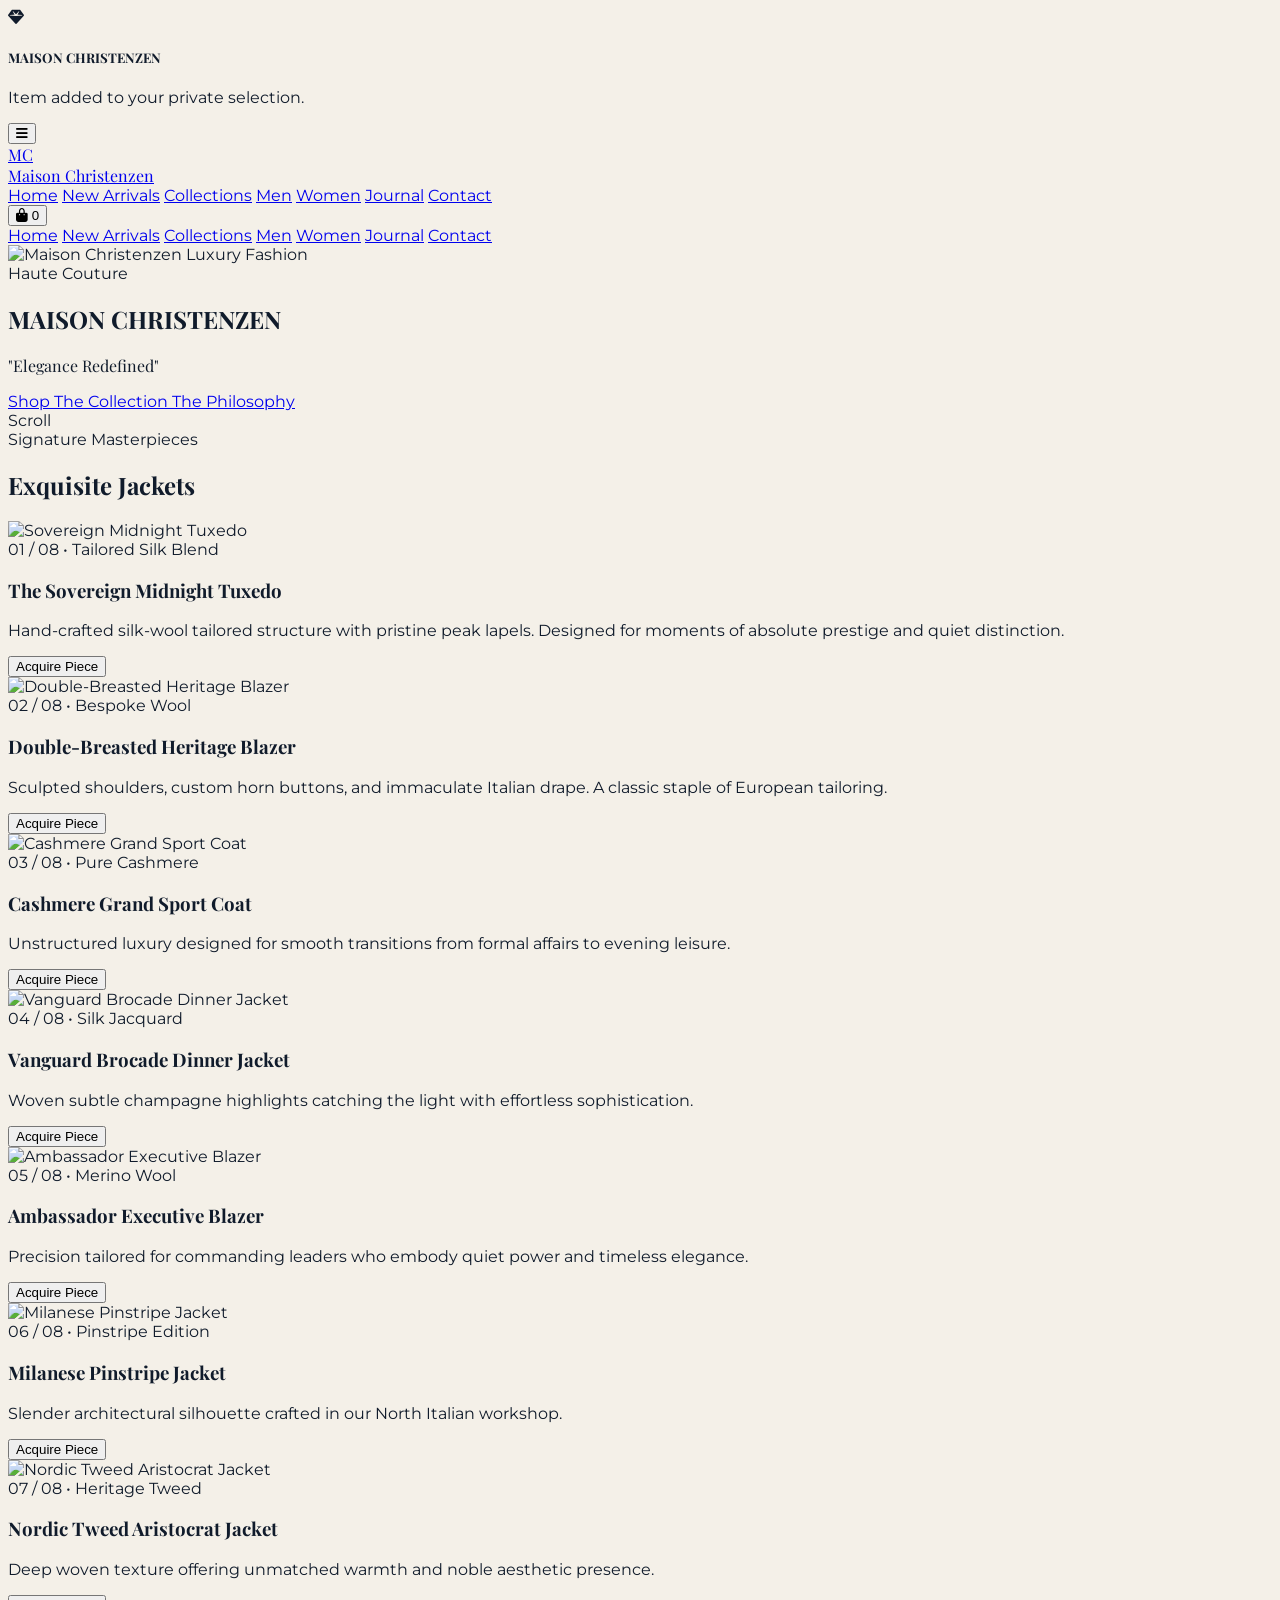
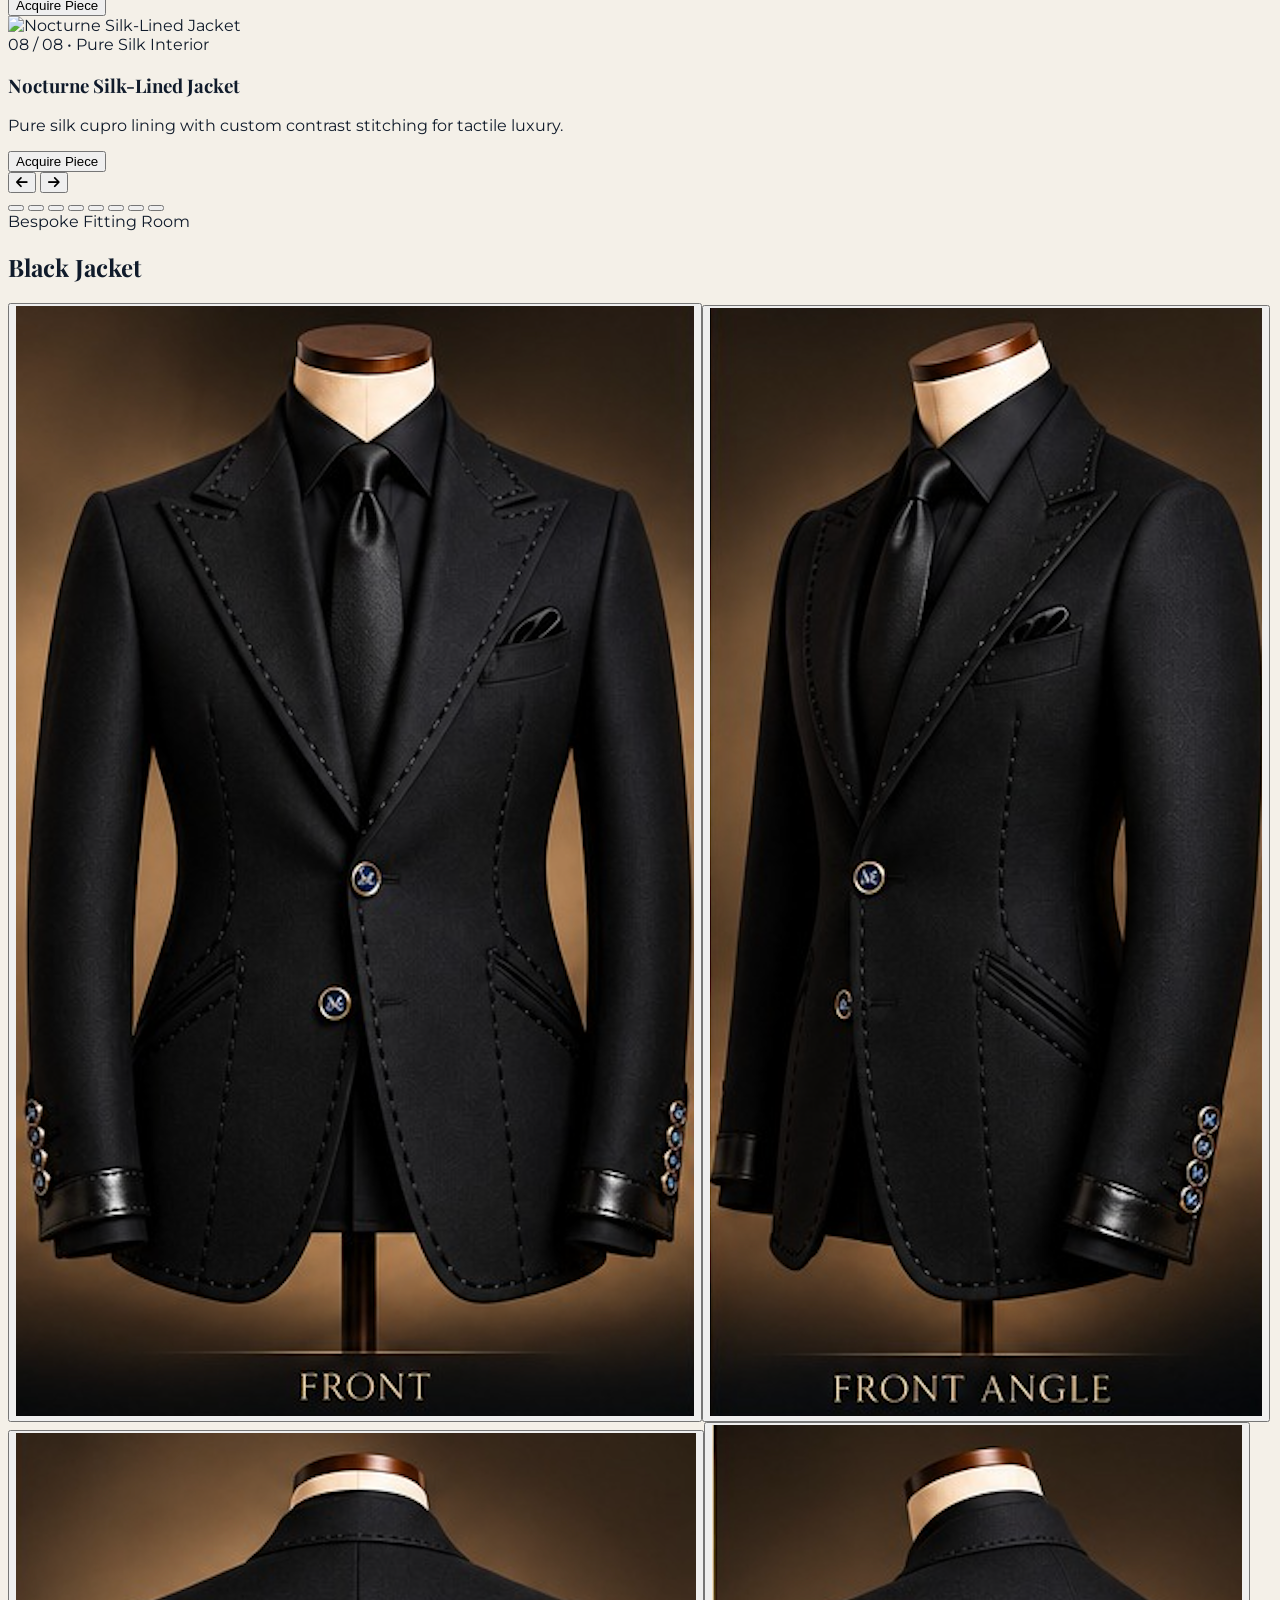
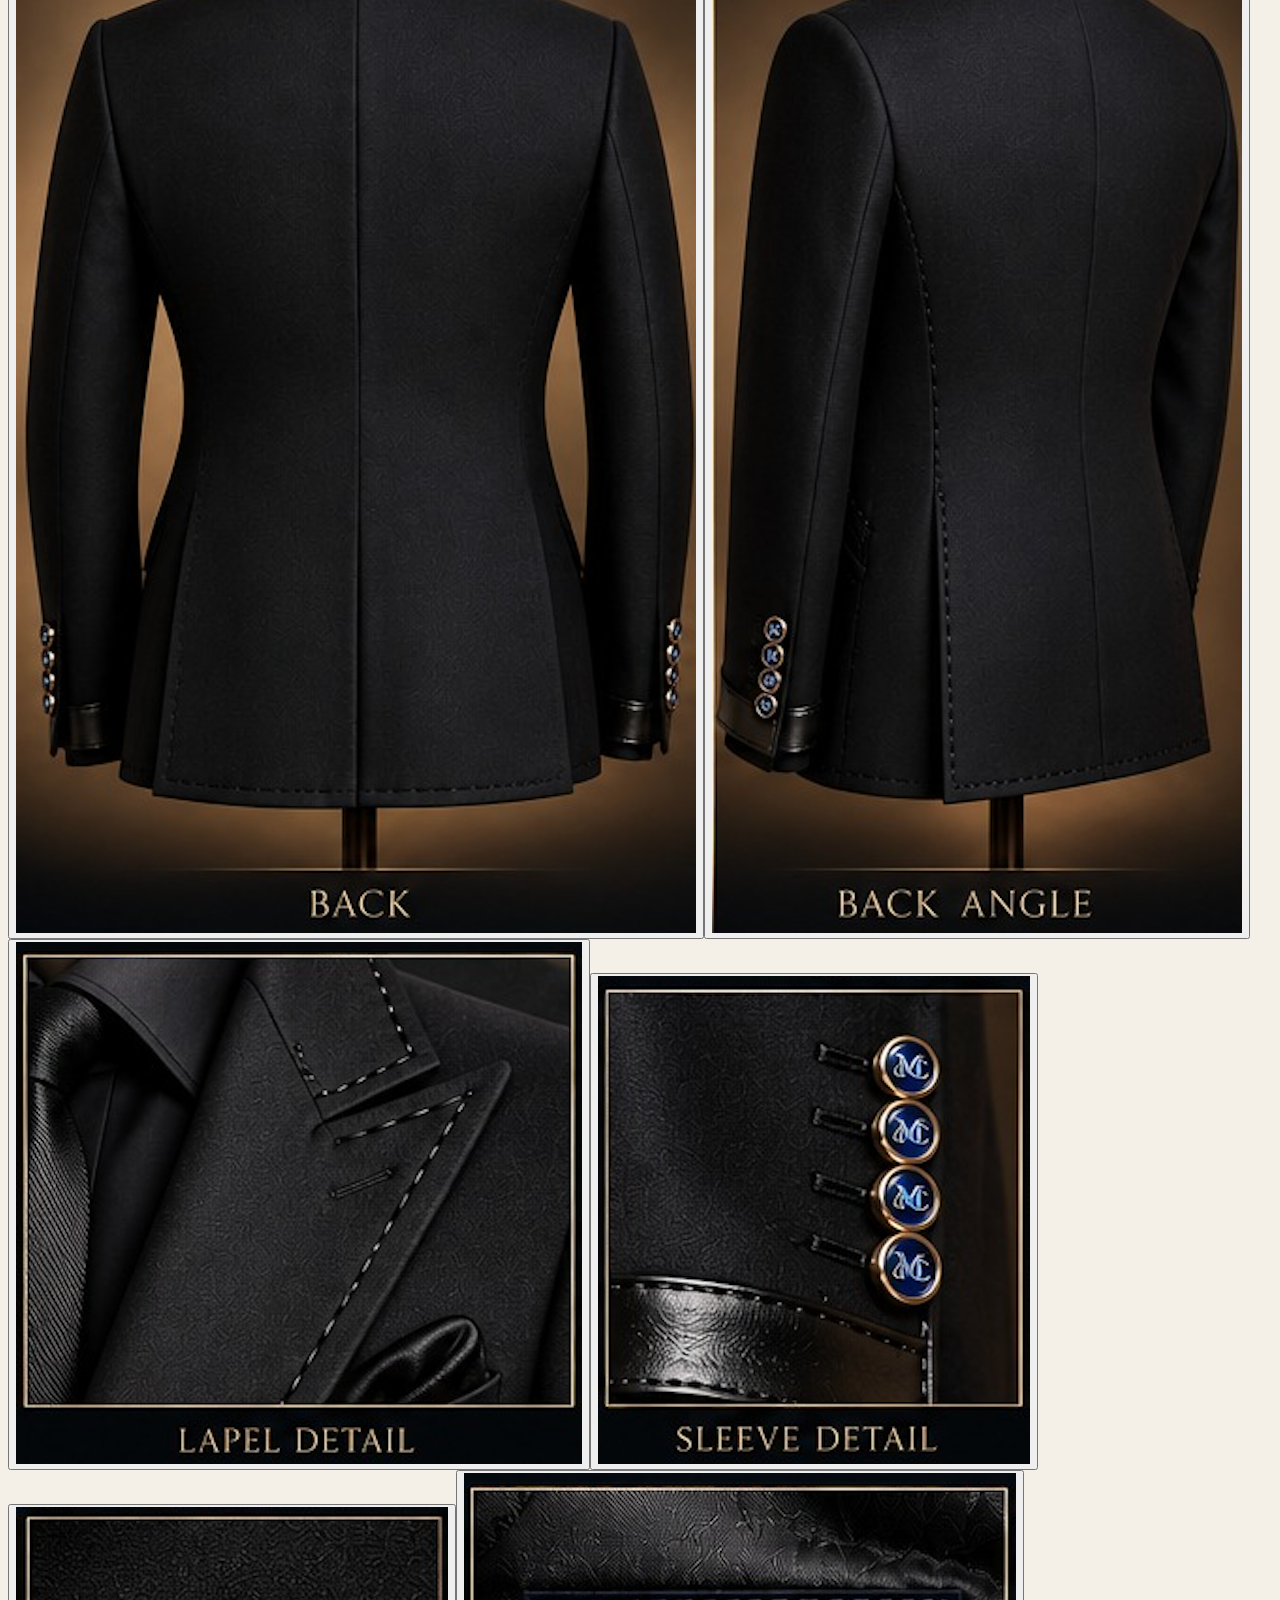
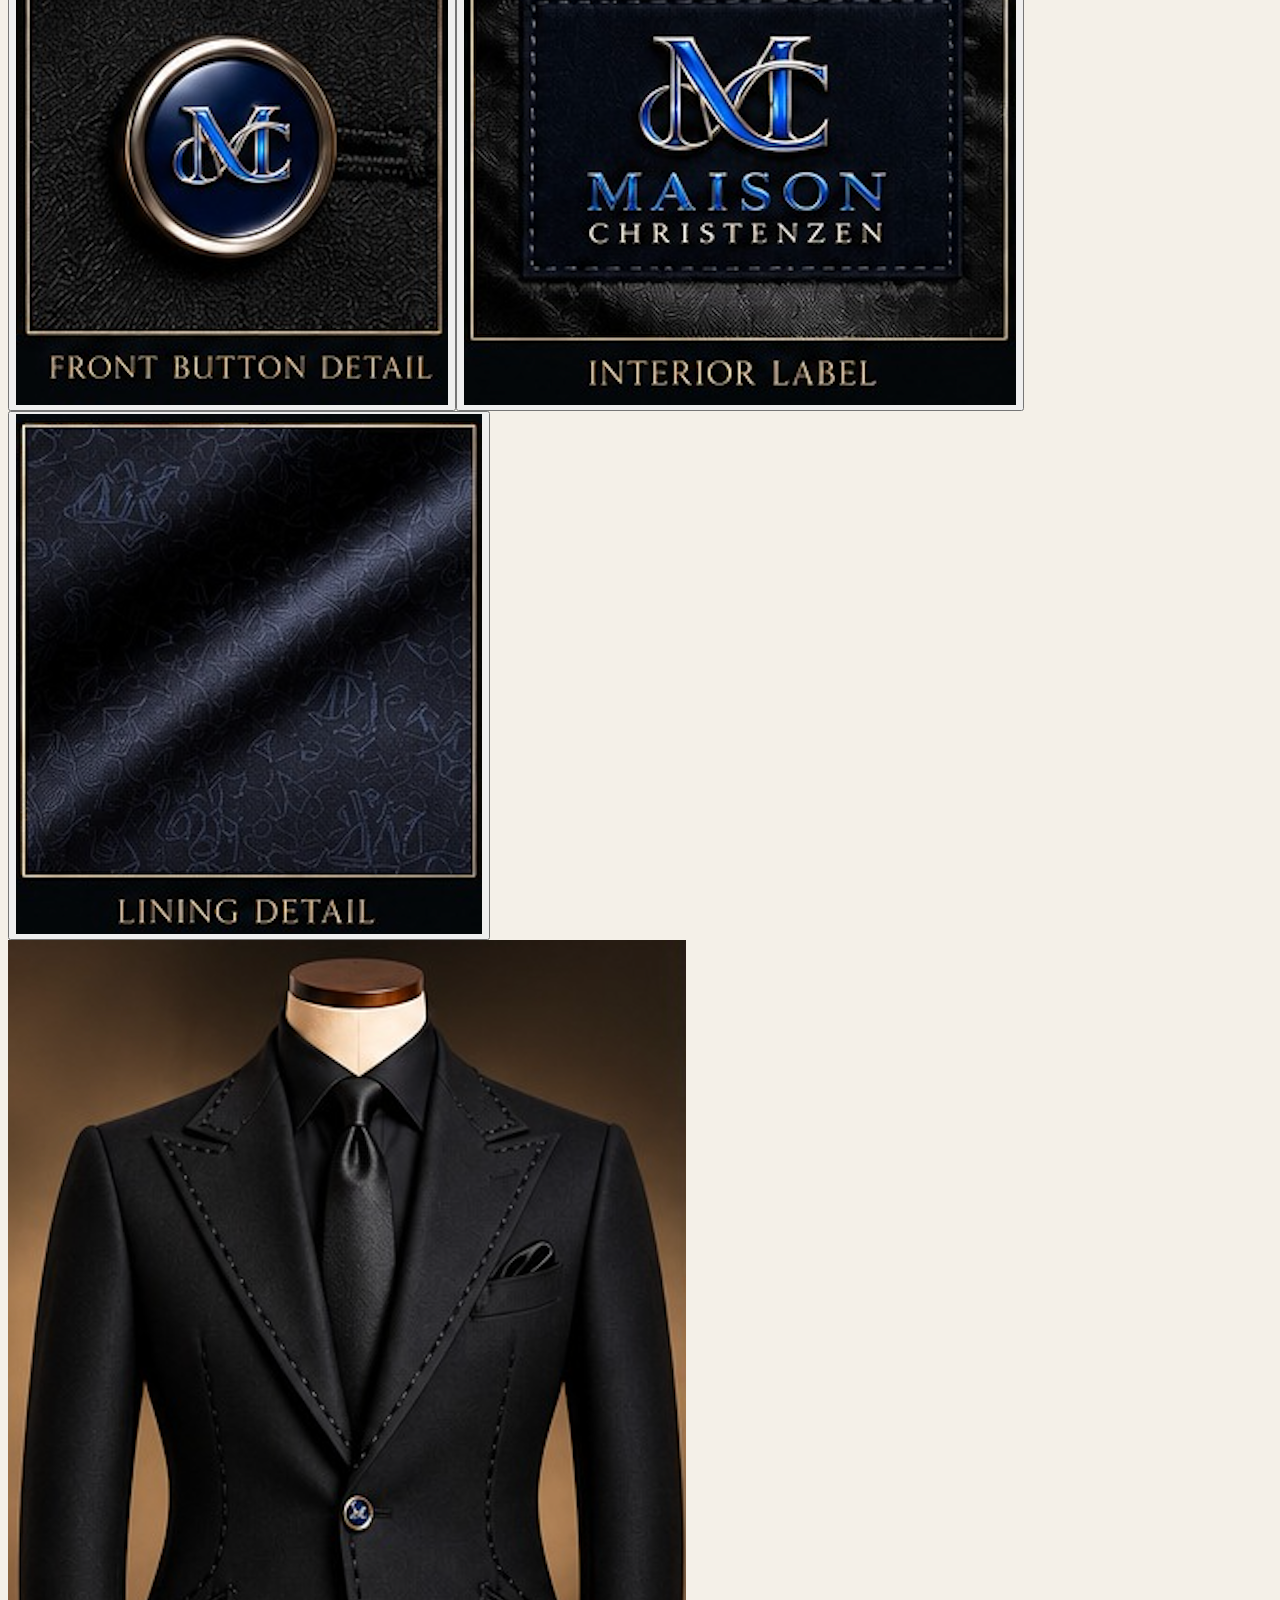
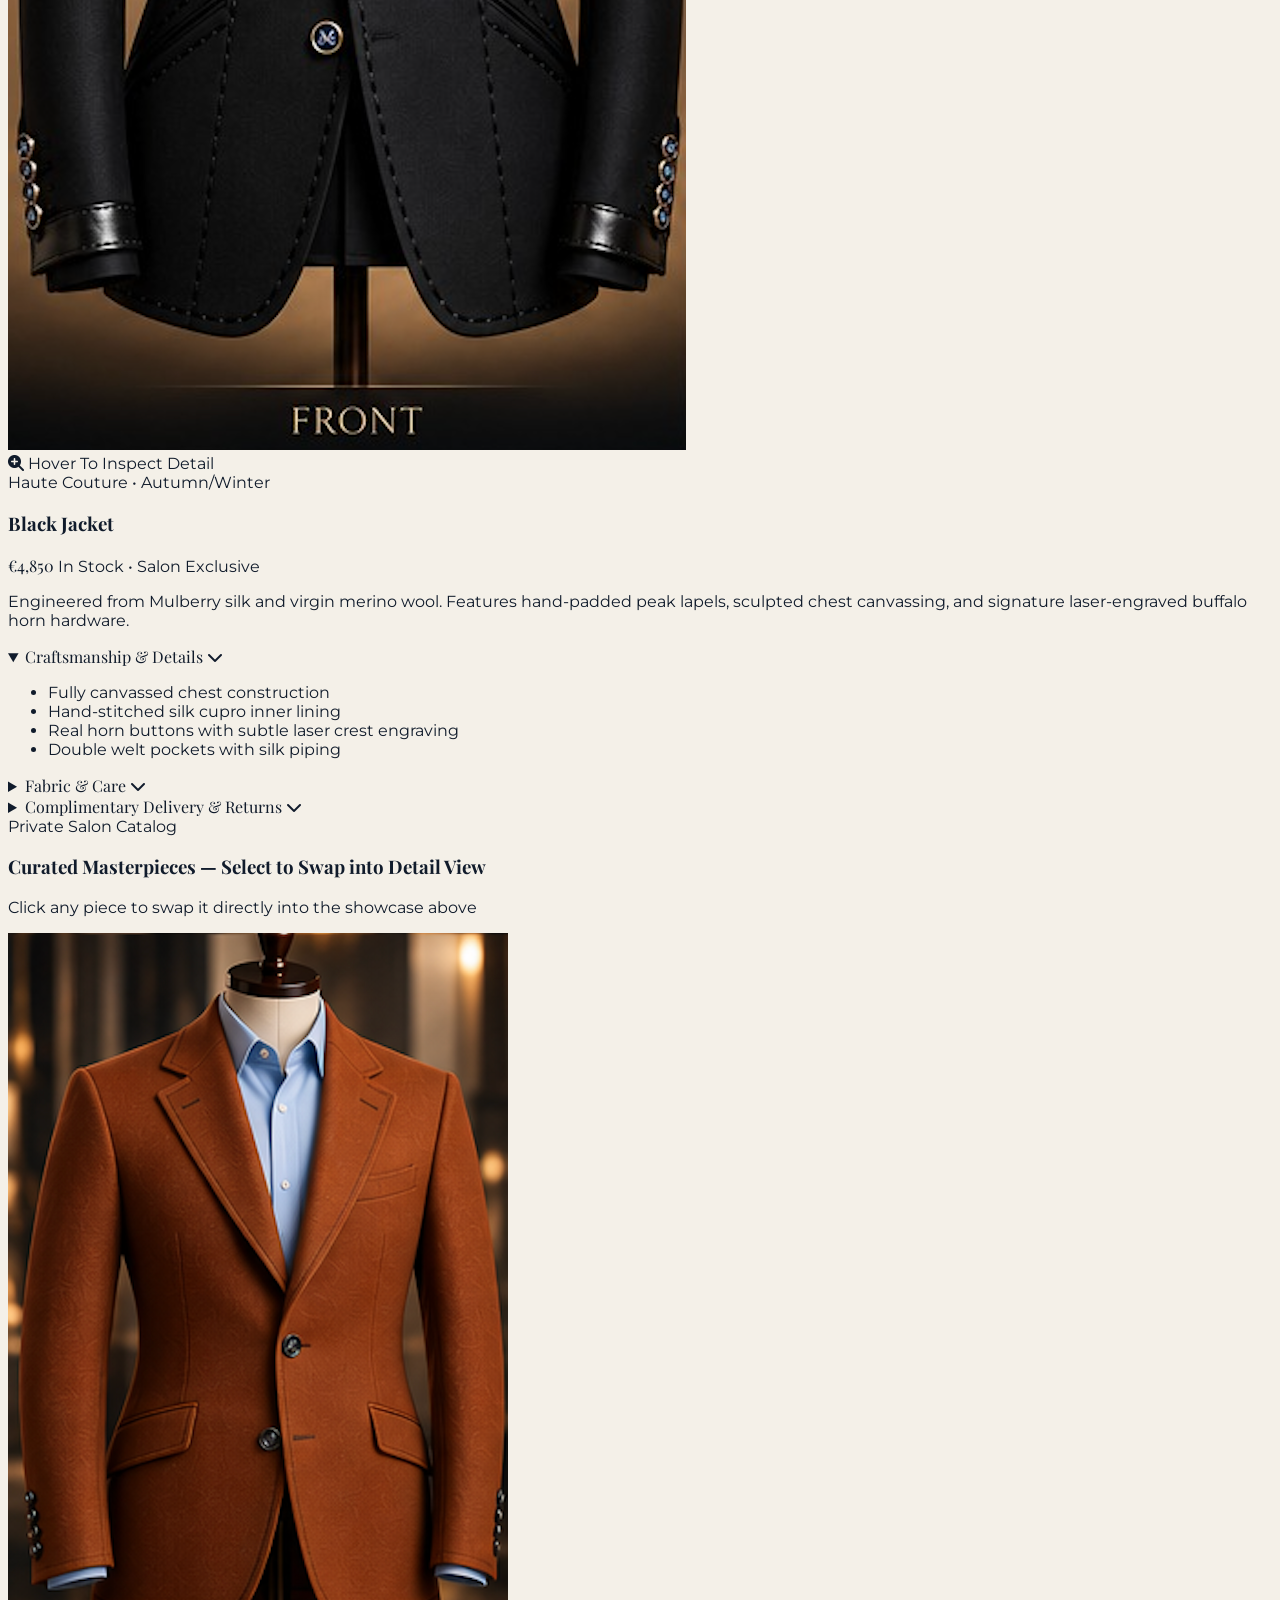
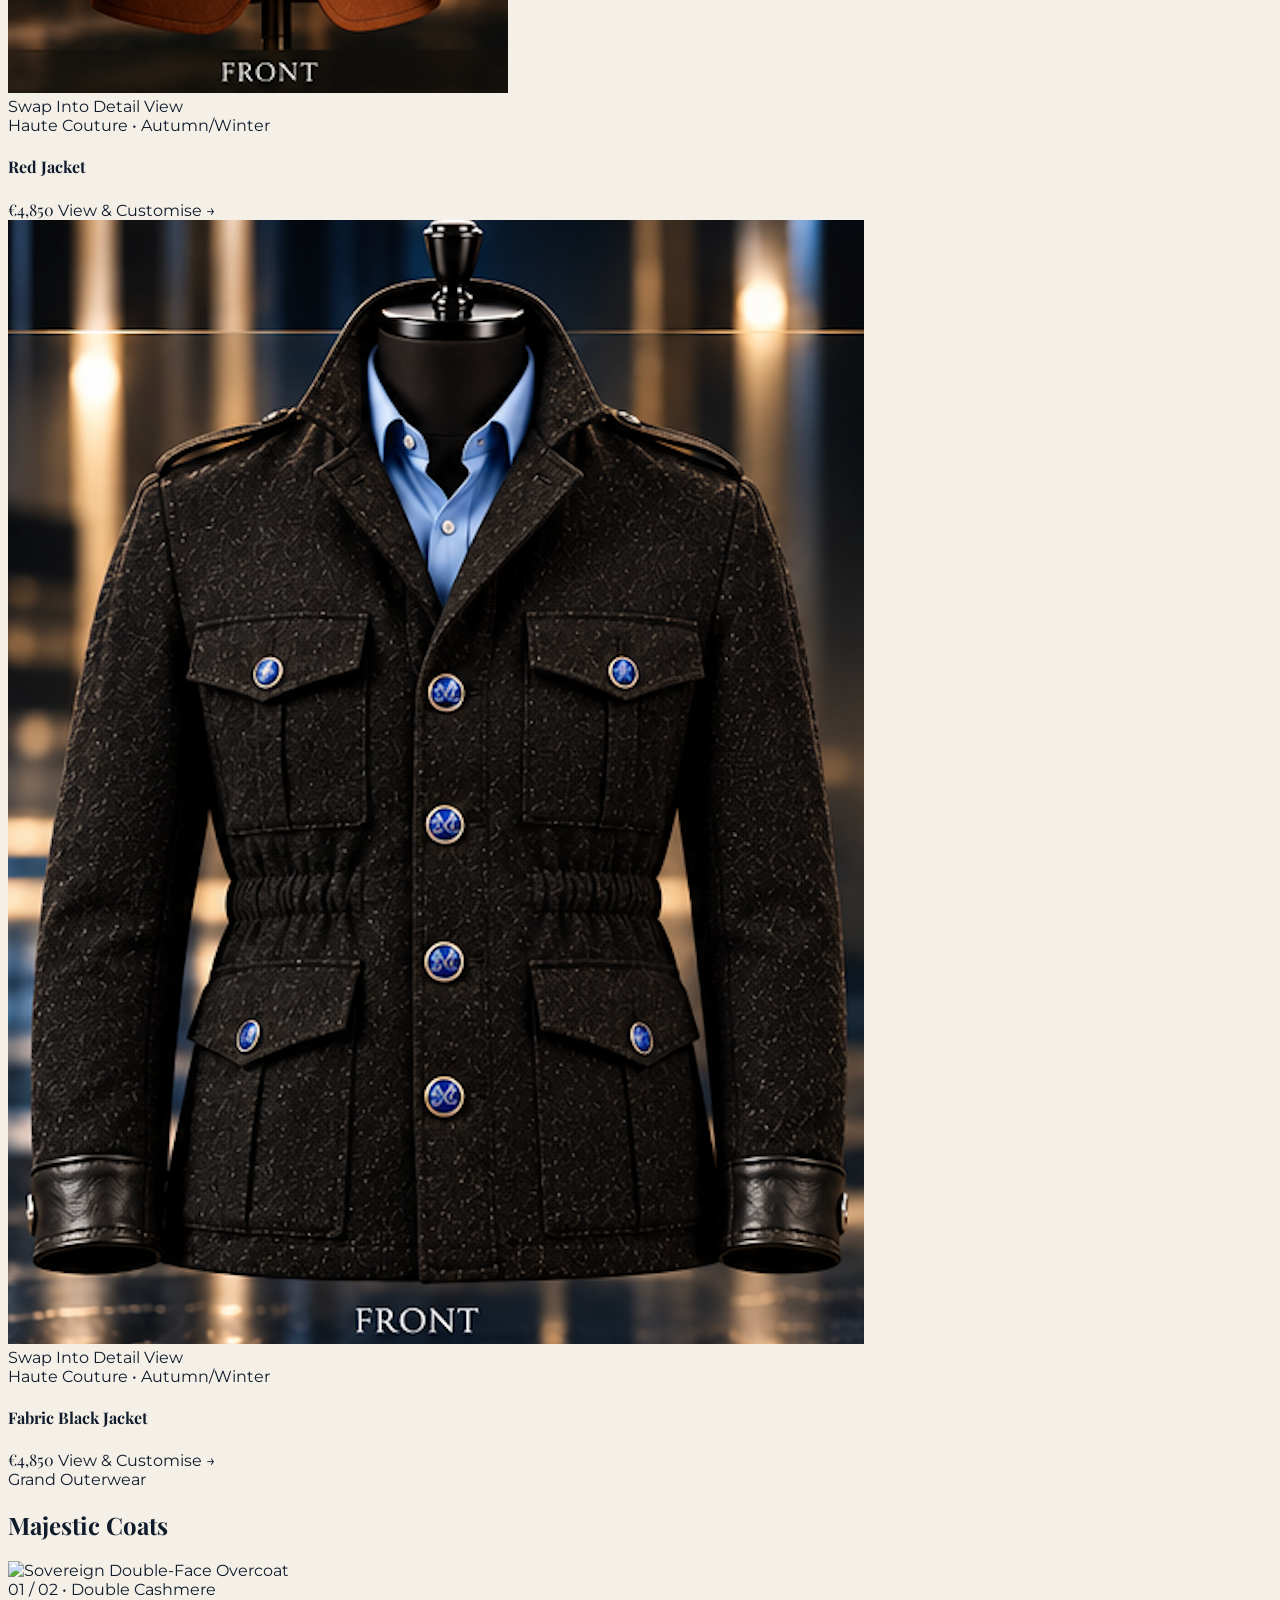
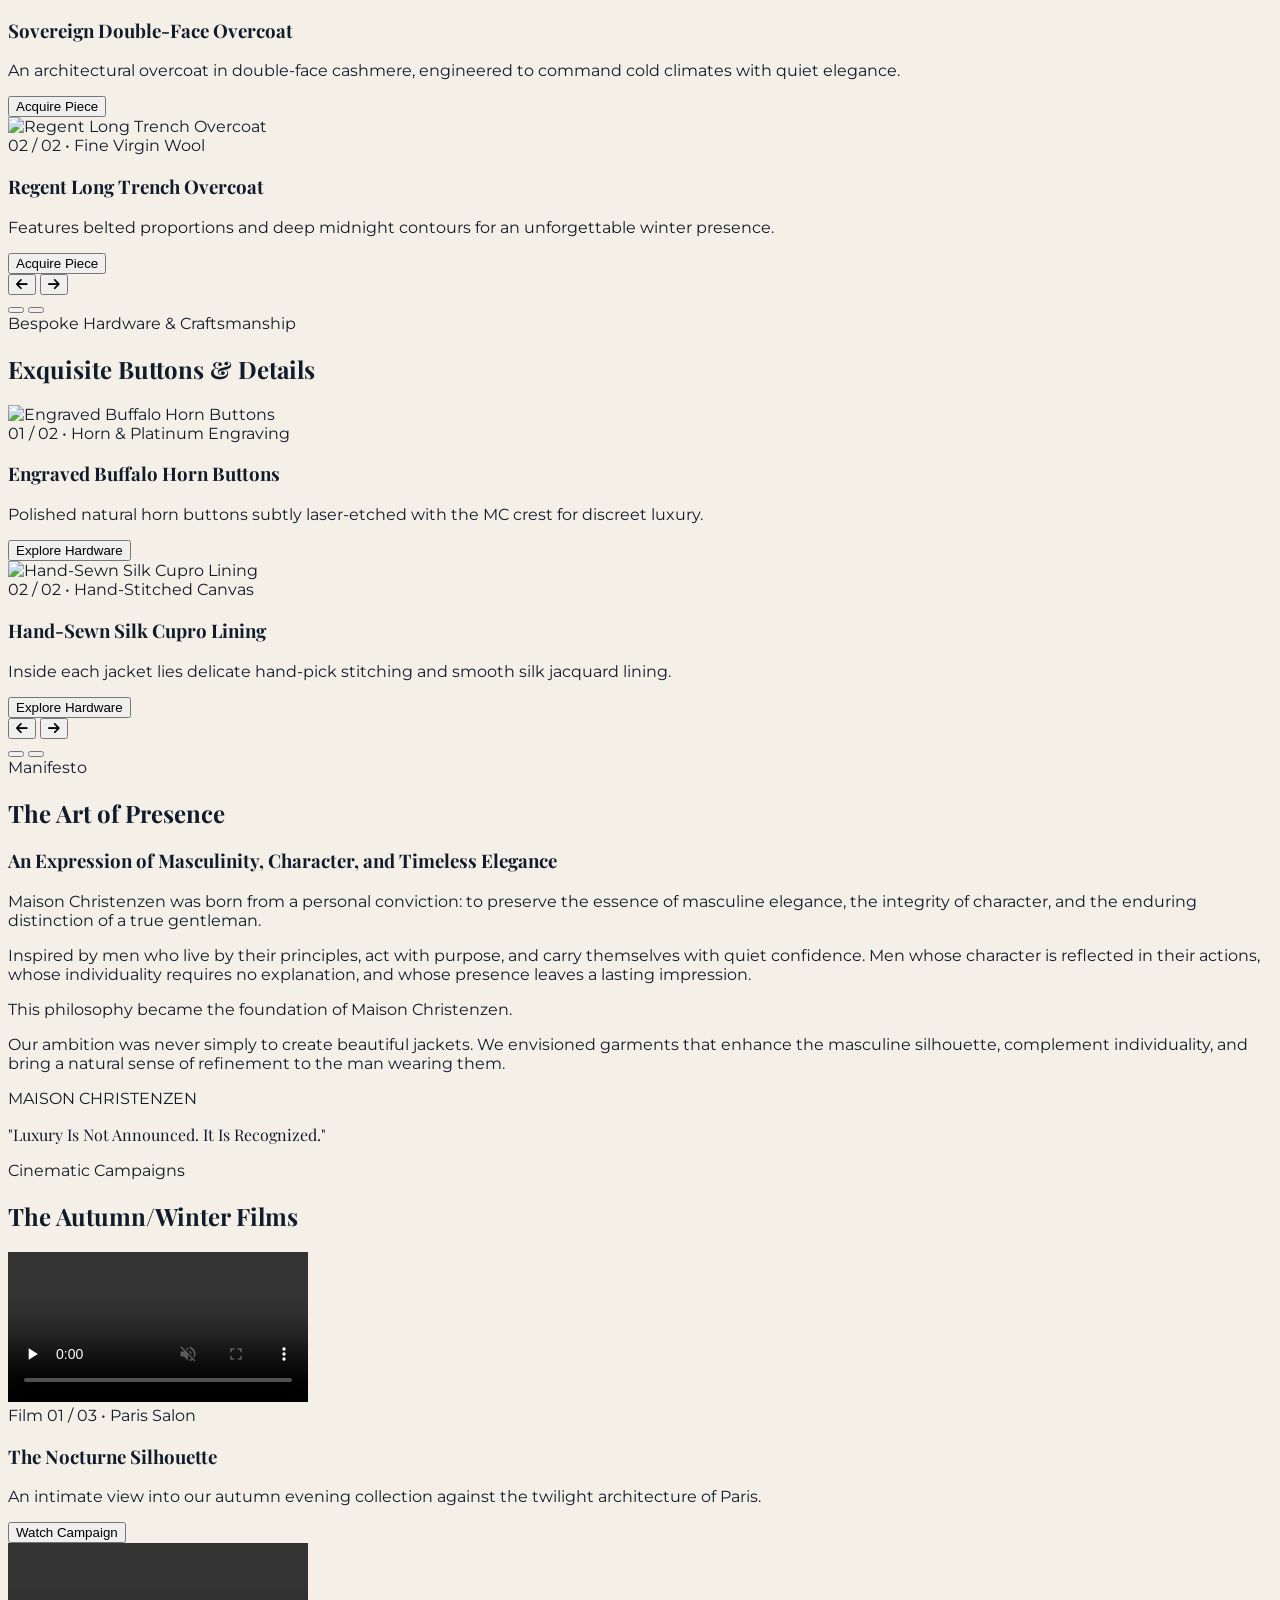
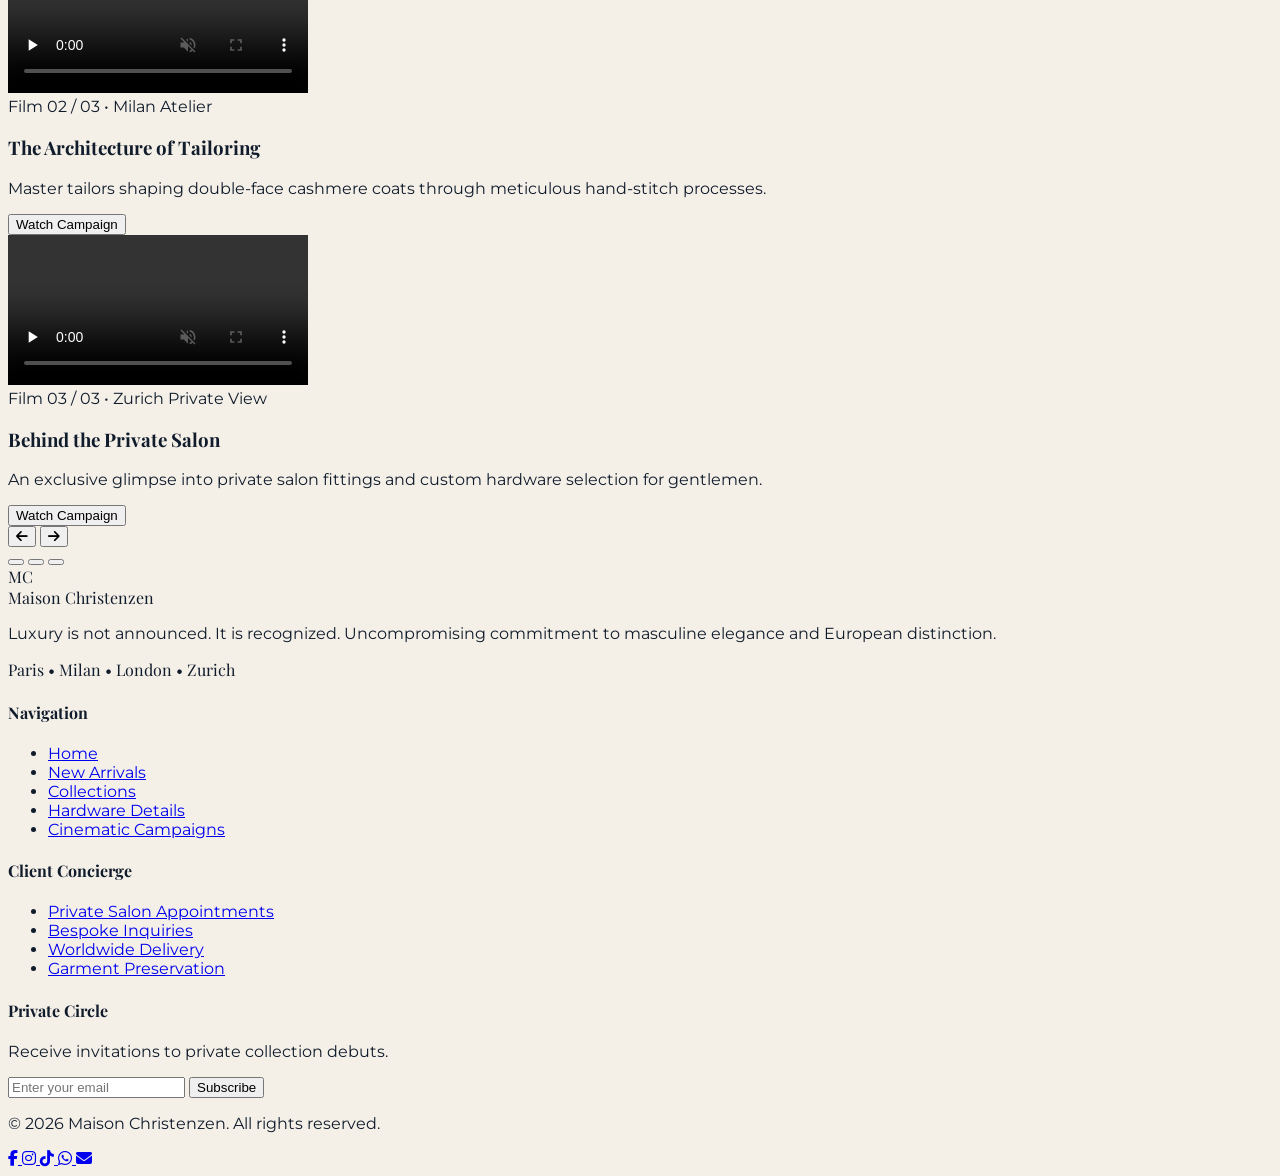
==== alternative3.html @ 9d51cf40 "changes" ====
<!DOCTYPE html>
<html lang="en" class="scroll-smooth">
<head>
    <meta charset="UTF-8">
    <meta name="viewport" content="width=device-width, initial-scale=1.0">
    <title>Maison Christenzen | Haute Couture & Luxury Menswear</title>
    <!-- Tailwind CSS CDN -->
    <script src="https://cdn.tailwindcss.com"></script>
    <script>
        tailwind.config = {
            theme: {
                extend: {
                    colors: {
                        midnight: '#101B2B',
                        ivory: '#F4F0E8',
                        alabaster: '#FAF8F5',
                        platinum: '#B8BEC8',
                        champagne: '#C4AA83',
                        purewhite: '#FFFFFF',
                    },
                    fontFamily: {
                        serif: ['Playfair Display', 'serif'],
                        sans: ['Montserrat', 'sans-serif'],
                    },
                }
            }
        }
    </script>
    <!-- Google Fonts -->
    <link rel="preconnect" href="https://fonts.googleapis.com">
    <link rel="preconnect" href="https://fonts.gstatic.com" crossorigin>
    <link href="https://fonts.googleapis.com/css2?family=Montserrat:wght@300;400;500;600&family=Playfair+Display:ital,wght@0,400;0,500;0,600;0,700;1,400;1,500&display=swap" rel="stylesheet">
    <!-- FontAwesome Icons -->
    <link rel="stylesheet" href="https://cdnjs.cloudflare.com/ajax/libs/font-awesome/6.4.0/css/all.min.css">
    <style>
        body {
            background-color: #F4F0E8;
            color: #101B2B;
            font-family: 'Montserrat', sans-serif;
        }
        h1, h2, h3, h4, h5, h6, .font-serif {
            font-family: 'Playfair Display', serif;
        }
        /* Smooth Crossfade transitions for full width carousels */
        .carousel-slide {
            transition: opacity 0.8s cubic-bezier(0.4, 0, 0.2, 1);
        }
        /* Hide scrollbars for clean vertical thumbnail navigation */
        .scrollbar-none::-webkit-scrollbar {
            display: none;
        }
        .scrollbar-none {
            -ms-overflow-style: none;
            scrollbar-width: none;
        }
    </style>
</head>
<body class="bg-ivory text-midnight antialiased selection:bg-champagne selection:text-midnight overflow-x-hidden">

    <!-- Notification Toast Box -->
    <div id="toast" class="fixed bottom-6 right-6 z-50 transform translate-y-24 opacity-0 transition-all duration-300 bg-white border border-champagne/40 text-midnight px-6 py-4 rounded-sm shadow-2xl flex items-center space-x-4 pointer-events-none">
        <i class="fa-solid fa-gem text-champagne text-xl"></i>
        <div>
            <h5 class="font-serif text-sm tracking-widest text-midnight font-semibold">MAISON CHRISTENZEN</h5>
            <p id="toast-message" class="text-xs text-midnight/70">Item added to your private selection.</p>
        </div>
    </div>

    <!-- Sticky Navigation Bar (Luxurious Midnight Navy Header Navbar) -->
    <header id="navbar" class="fixed top-0 left-0 right-0 z-40 bg-midnight/95 backdrop-blur-md border-b border-platinum/20 transition-all duration-300">
        <div class="max-w-7xl mx-auto px-6 h-20 flex items-center justify-between">
            
            <!-- Mobile Menu Toggle -->
            <button id="menu-btn" class="md:hidden text-ivory focus:outline-none p-2" aria-label="Toggle Menu">
                <i class="fa-solid fa-bars text-xl"></i>
            </button>

            <!-- Brand Logo (Intertwined MC Monogram) -->
            <a href="#" class="flex items-center space-x-3 group">
                <div class="w-10 h-10 border border-champagne/60 flex items-center justify-center rounded-sm transition-colors duration-300 group-hover:border-champagne">
                    <span class="font-serif font-bold text-champagne text-lg tracking-tighter transition-colors">MC</span>
                </div>
                <div class="hidden sm:block">
                    <span class="font-serif tracking-[0.25em] text-sm uppercase block text-ivory font-medium">Maison</span>
                    <span class="font-serif tracking-[0.15em] text-[10px] uppercase block text-champagne">Christenzen</span>
                </div>
            </a>

            <!-- Desktop Nav Links -->
            <nav class="hidden md:flex items-center space-x-7">
                <a href="#home" class="text-xs uppercase tracking-[0.2em] text-champagne font-semibold transition-colors">Home</a>
                <a href="#jackets-section" class="text-xs uppercase tracking-[0.2em] text-ivory/80 hover:text-champagne transition-colors">New Arrivals</a>
                <a href="#coats-section" class="text-xs uppercase tracking-[0.2em] text-ivory/80 hover:text-champagne transition-colors">Collections</a>
                <a href="#pdp-section" class="text-xs uppercase tracking-[0.2em] text-ivory/80 hover:text-champagne transition-colors">Men</a>
                <a href="#buttons-section" class="text-xs uppercase tracking-[0.2em] text-ivory/80 hover:text-champagne transition-colors">Women</a>
                <a href="#philosophy" class="text-xs uppercase tracking-[0.2em] text-ivory/80 hover:text-champagne transition-colors">Journal</a>
                <a href="#contact" class="text-xs uppercase tracking-[0.2em] text-ivory/80 hover:text-champagne transition-colors">Contact</a>
            </nav>

            <!-- Shopping Bag Icon -->
            <div class="flex items-center space-x-6">
                <button onclick="showToast('Your private shopping bag is currently empty.')" class="relative text-ivory hover:text-champagne transition-colors p-2" aria-label="Shopping Bag">
                    <i class="fa-solid fa-bag-shopping text-lg"></i>
                    <span class="absolute top-1 right-1 bg-champagne text-midnight text-[9px] font-bold w-4 h-4 rounded-full flex items-center justify-center">0</span>
                </button>
            </div>
        </div>

        <!-- Mobile Menu Drawer -->
        <div id="mobile-menu" class="hidden md:hidden absolute top-20 left-0 w-full bg-midnight border-b border-platinum/20 shadow-2xl transition-all duration-300">
            <div class="flex flex-col px-8 py-6 space-y-4">
                <a href="#home" class="mobile-link text-xs uppercase tracking-[0.2em] text-champagne py-2 border-b border-platinum/10 font-semibold">Home</a>
                <a href="#jackets-section" class="mobile-link text-xs uppercase tracking-[0.2em] text-ivory py-2 border-b border-platinum/10">New Arrivals</a>
                <a href="#coats-section" class="mobile-link text-xs uppercase tracking-[0.2em] text-ivory py-2 border-b border-platinum/10">Collections</a>
                <a href="#pdp-section" class="mobile-link text-xs uppercase tracking-[0.2em] text-ivory py-2 border-b border-platinum/10">Men</a>
                <a href="#buttons-section" class="mobile-link text-xs uppercase tracking-[0.2em] text-ivory py-2 border-b border-platinum/10">Women</a>
                <a href="#philosophy" class="mobile-link text-xs uppercase tracking-[0.2em] text-ivory py-2 border-b border-platinum/10">Journal</a>
                <a href="#contact" class="mobile-link text-xs uppercase tracking-[0.2em] text-ivory py-2">Contact</a>
            </div>
        </div>
    </header>

    <!-- Hero Section (Dark Midnight Navy #101B2B Aesthetic) -->
    <section id="home" class="relative min-h-screen flex items-center justify-center pt-20 overflow-hidden bg-midnight text-ivory">
        <div class="absolute inset-0 z-0">
            <img src="https://images.unsplash.com/photo-1507679799987-c73779587ccf?auto=format&fit=crop&w=2000&q=80" loading="lazy" alt="Maison Christenzen Luxury Fashion" class="w-full h-full object-cover object-center opacity-30 filter brightness-90">
            <div class="absolute inset-0 bg-gradient-to-t from-midnight via-midnight/70 to-midnight/40"></div>
        </div>

        <div class="relative z-10 max-w-5xl mx-auto px-6 text-center py-24">
            <span class="text-champagne uppercase tracking-[0.35em] text-xs font-semibold mb-4 block">Haute Couture</span>
            <h1 class="font-serif text-5xl md:text-7xl lg:text-8xl tracking-wider text-ivory font-light mb-6">
                MAISON CHRISTENZEN
            </h1>
            <p class="font-serif italic text-xl md:text-2xl text-platinum/90 mb-10 tracking-wide">
                "Elegance Redefined"
            </p>
            <div class="flex flex-col sm:flex-row items-center justify-center gap-4">
                <a href="#jackets-section" class="w-full sm:w-auto px-10 py-4 bg-transparent text-champagne border border-champagne hover:bg-champagne hover:text-midnight transition-all duration-300 text-xs uppercase tracking-[0.25em] font-medium shadow-lg">
                    Shop The Collection
                </a>
                <a href="#philosophy" class="w-full sm:w-auto px-10 py-4 border border-platinum/30 text-ivory hover:border-ivory hover:bg-ivory/10 transition-all duration-300 text-xs uppercase tracking-[0.25em] font-medium">
                    The Philosophy
                </a>
            </div>
        </div>

        <div class="absolute bottom-8 left-1/2 transform -translate-x-1/2 z-10 hidden md:flex flex-col items-center space-y-2 opacity-70">
            <span class="text-[9px] uppercase tracking-[0.3em] text-platinum">Scroll</span>
            <div class="w-[1px] h-10 bg-gradient-to-b from-champagne to-transparent"></div>
        </div>
    </section>

    <!-- 1. Jackets Carousel Section (Warm Ivory / Alabaster Background) -->
    <section id="jackets-section" class="py-20 border-t border-platinum/30 bg-ivory">
        <div class="max-w-7xl mx-auto px-6 mb-8">
            <span class="text-champagne uppercase tracking-[0.3em] text-xs font-semibold block mb-2">Signature Masterpieces</span>
            <h2 class="font-serif text-3xl md:text-5xl text-midnight tracking-wide">Exquisite Jackets</h2>
        </div>

        <!-- 100% Screen Width Container -->
        <div id="jackets-carousel" class="relative w-full h-[85vh] min-h-[600px] overflow-hidden bg-white border-y border-platinum/30 shadow-sm">
            
            <!-- Slide 1 -->
            <div class="carousel-slide absolute inset-0 w-full h-full opacity-100 z-10 flex flex-col lg:flex-row items-center">
                <div class="w-full lg:w-3/5 h-1/2 lg:h-full relative overflow-hidden">
                    <img src="https://images.unsplash.com/photo-1594938298603-c8148c4dae35?auto=format&fit=crop&w=1600&q=80" loading="lazy" alt="Sovereign Midnight Tuxedo" class="w-full h-full object-cover">
                </div>
                <div class="w-full lg:w-2/5 h-1/2 lg:h-full p-8 lg:p-20 flex flex-col justify-center bg-white">
                    <span class="text-xs uppercase tracking-[0.25em] text-champagne font-semibold mb-2">01 / 08 • Tailored Silk Blend</span>
                    <h3 class="font-serif text-3xl md:text-4xl text-midnight mb-4">The Sovereign Midnight Tuxedo</h3>
                    <p class="text-sm text-midnight/70 font-light leading-relaxed mb-8">Hand-crafted silk-wool tailored structure with pristine peak lapels. Designed for moments of absolute prestige and quiet distinction.</p>
                    <button onclick="showToast('Sovereign Midnight Tuxedo added to your selection.')" class="self-start px-8 py-3.5 border border-midnight text-xs uppercase tracking-[0.25em] text-midnight hover:bg-midnight hover:text-ivory transition-all">Acquire Piece</button>
                </div>
            </div>

            <!-- Slide 2 -->
            <div class="carousel-slide absolute inset-0 w-full h-full opacity-0 z-0 pointer-events-none flex flex-col lg:flex-row items-center">
                <div class="w-full lg:w-3/5 h-1/2 lg:h-full relative overflow-hidden">
                    <img src="https://images.unsplash.com/photo-1507679799987-c73779587ccf?auto=format&fit=crop&w=1600&q=80" loading="lazy" alt="Double-Breasted Heritage Blazer" class="w-full h-full object-cover">
                </div>
                <div class="w-full lg:w-2/5 h-1/2 lg:h-full p-8 lg:p-20 flex flex-col justify-center bg-white">
                    <span class="text-xs uppercase tracking-[0.25em] text-champagne font-semibold mb-2">02 / 08 • Bespoke Wool</span>
                    <h3 class="font-serif text-3xl md:text-4xl text-midnight mb-4">Double-Breasted Heritage Blazer</h3>
                    <p class="text-sm text-midnight/70 font-light leading-relaxed mb-8">Sculpted shoulders, custom horn buttons, and immaculate Italian drape. A classic staple of European tailoring.</p>
                    <button onclick="showToast('Double-Breasted Heritage Blazer added to your selection.')" class="self-start px-8 py-3.5 border border-midnight text-xs uppercase tracking-[0.25em] text-midnight hover:bg-midnight hover:text-ivory transition-all">Acquire Piece</button>
                </div>
            </div>

            <!-- Slide 3 -->
            <div class="carousel-slide absolute inset-0 w-full h-full opacity-0 z-0 pointer-events-none flex flex-col lg:flex-row items-center">
                <div class="w-full lg:w-3/5 h-1/2 lg:h-full relative overflow-hidden">
                    <img src="https://images.unsplash.com/photo-1617137984095-74e4e5e3613f?auto=format&fit=crop&w=1600&q=80" loading="lazy" alt="Cashmere Grand Sport Coat" class="w-full h-full object-cover">
                </div>
                <div class="w-full lg:w-2/5 h-1/2 lg:h-full p-8 lg:p-20 flex flex-col justify-center bg-white">
                    <span class="text-xs uppercase tracking-[0.25em] text-champagne font-semibold mb-2">03 / 08 • Pure Cashmere</span>
                    <h3 class="font-serif text-3xl md:text-4xl text-midnight mb-4">Cashmere Grand Sport Coat</h3>
                    <p class="text-sm text-midnight/70 font-light leading-relaxed mb-8">Unstructured luxury designed for smooth transitions from formal affairs to evening leisure.</p>
                    <button onclick="showToast('Cashmere Grand Sport Coat added to your selection.')" class="self-start px-8 py-3.5 border border-midnight text-xs uppercase tracking-[0.25em] text-midnight hover:bg-midnight hover:text-ivory transition-all">Acquire Piece</button>
                </div>
            </div>

            <!-- Slide 4 -->
            <div class="carousel-slide absolute inset-0 w-full h-full opacity-0 z-0 pointer-events-none flex flex-col lg:flex-row items-center">
                <div class="w-full lg:w-3/5 h-1/2 lg:h-full relative overflow-hidden">
                    <img src="https://images.unsplash.com/photo-1516257984-b1b4d707412e?auto=format&fit=crop&w=1600&q=80" loading="lazy" alt="Vanguard Brocade Dinner Jacket" class="w-full h-full object-cover">
                </div>
                <div class="w-full lg:w-2/5 h-1/2 lg:h-full p-8 lg:p-20 flex flex-col justify-center bg-white">
                    <span class="text-xs uppercase tracking-[0.25em] text-champagne font-semibold mb-2">04 / 08 • Silk Jacquard</span>
                    <h3 class="font-serif text-3xl md:text-4xl text-midnight mb-4">Vanguard Brocade Dinner Jacket</h3>
                    <p class="text-sm text-midnight/70 font-light leading-relaxed mb-8">Woven subtle champagne highlights catching the light with effortless sophistication.</p>
                    <button onclick="showToast('Vanguard Brocade Dinner Jacket added to your selection.')" class="self-start px-8 py-3.5 border border-midnight text-xs uppercase tracking-[0.25em] text-midnight hover:bg-midnight hover:text-ivory transition-all">Acquire Piece</button>
                </div>
            </div>

            <!-- Slide 5 -->
            <div class="carousel-slide absolute inset-0 w-full h-full opacity-0 z-0 pointer-events-none flex flex-col lg:flex-row items-center">
                <div class="w-full lg:w-3/5 h-1/2 lg:h-full relative overflow-hidden">
                    <img src="https://images.unsplash.com/photo-1506794778202-cad84cf45f1d?auto=format&fit=crop&w=1600&q=80" loading="lazy" alt="Ambassador Executive Blazer" class="w-full h-full object-cover">
                </div>
                <div class="w-full lg:w-2/5 h-1/2 lg:h-full p-8 lg:p-20 flex flex-col justify-center bg-white">
                    <span class="text-xs uppercase tracking-[0.25em] text-champagne font-semibold mb-2">05 / 08 • Merino Wool</span>
                    <h3 class="font-serif text-3xl md:text-4xl text-midnight mb-4">Ambassador Executive Blazer</h3>
                    <p class="text-sm text-midnight/70 font-light leading-relaxed mb-8">Precision tailored for commanding leaders who embody quiet power and timeless elegance.</p>
                    <button onclick="showToast('Ambassador Executive Blazer added to your selection.')" class="self-start px-8 py-3.5 border border-midnight text-xs uppercase tracking-[0.25em] text-midnight hover:bg-midnight hover:text-ivory transition-all">Acquire Piece</button>
                </div>
            </div>

            <!-- Slide 6 -->
            <div class="carousel-slide absolute inset-0 w-full h-full opacity-0 z-0 pointer-events-none flex flex-col lg:flex-row items-center">
                <div class="w-full lg:w-3/5 h-1/2 lg:h-full relative overflow-hidden">
                    <img src="https://images.unsplash.com/photo-1492562080023-ab3db95bfbce?auto=format&fit=crop&w=1600&q=80" loading="lazy" alt="Milanese Pinstripe Jacket" class="w-full h-full object-cover">
                </div>
                <div class="w-full lg:w-2/5 h-1/2 lg:h-full p-8 lg:p-20 flex flex-col justify-center bg-white">
                    <span class="text-xs uppercase tracking-[0.25em] text-champagne font-semibold mb-2">06 / 08 • Pinstripe Edition</span>
                    <h3 class="font-serif text-3xl md:text-4xl text-midnight mb-4">Milanese Pinstripe Jacket</h3>
                    <p class="text-sm text-midnight/70 font-light leading-relaxed mb-8">Slender architectural silhouette crafted in our North Italian workshop.</p>
                    <button onclick="showToast('Milanese Pinstripe Jacket added to your selection.')" class="self-start px-8 py-3.5 border border-midnight text-xs uppercase tracking-[0.25em] text-midnight hover:bg-midnight hover:text-ivory transition-all">Acquire Piece</button>
                </div>
            </div>

            <!-- Slide 7 -->
            <div class="carousel-slide absolute inset-0 w-full h-full opacity-0 z-0 pointer-events-none flex flex-col lg:flex-row items-center">
                <div class="w-full lg:w-3/5 h-1/2 lg:h-full relative overflow-hidden">
                    <img src="https://images.unsplash.com/photo-1519085360753-af0119f7cbe7?auto=format&fit=crop&w=1600&q=80" loading="lazy" alt="Nordic Tweed Aristocrat Jacket" class="w-full h-full object-cover">
                </div>
                <div class="w-full lg:w-2/5 h-1/2 lg:h-full p-8 lg:p-20 flex flex-col justify-center bg-white">
                    <span class="text-xs uppercase tracking-[0.25em] text-champagne font-semibold mb-2">07 / 08 • Heritage Tweed</span>
                    <h3 class="font-serif text-3xl md:text-4xl text-midnight mb-4">Nordic Tweed Aristocrat Jacket</h3>
                    <p class="text-sm text-midnight/70 font-light leading-relaxed mb-8">Deep woven texture offering unmatched warmth and noble aesthetic presence.</p>
                    <button onclick="showToast('Nordic Tweed Aristocrat Jacket added to your selection.')" class="self-start px-8 py-3.5 border border-midnight text-xs uppercase tracking-[0.25em] text-midnight hover:bg-midnight hover:text-ivory transition-all">Acquire Piece</button>
                </div>
            </div>

            <!-- Slide 8 -->
            <div class="carousel-slide absolute inset-0 w-full h-full opacity-0 z-0 pointer-events-none flex flex-col lg:flex-row items-center">
                <div class="w-full lg:w-3/5 h-1/2 lg:h-full relative overflow-hidden">
                    <img src="https://images.unsplash.com/photo-1500648767791-00dcc994a43e?auto=format&fit=crop&w=1600&q=80" loading="lazy" alt="Nocturne Silk-Lined Jacket" class="w-full h-full object-cover">
                </div>
                <div class="w-full lg:w-2/5 h-1/2 lg:h-full p-8 lg:p-20 flex flex-col justify-center bg-white">
                    <span class="text-xs uppercase tracking-[0.25em] text-champagne font-semibold mb-2">08 / 08 • Pure Silk Interior</span>
                    <h3 class="font-serif text-3xl md:text-4xl text-midnight mb-4">Nocturne Silk-Lined Jacket</h3>
                    <p class="text-sm text-midnight/70 font-light leading-relaxed mb-8">Pure silk cupro lining with custom contrast stitching for tactile luxury.</p>
                    <button onclick="showToast('Nocturne Silk-Lined Jacket added to your selection.')" class="self-start px-8 py-3.5 border border-midnight text-xs uppercase tracking-[0.25em] text-midnight hover:bg-midnight hover:text-ivory transition-all">Acquire Piece</button>
                </div>
            </div>

            <!-- Controls -->
            <div class="absolute bottom-8 right-8 z-20 flex items-center space-x-3">
                <button class="carousel-prev w-12 h-12 bg-white/90 border border-platinum text-midnight hover:border-champagne hover:text-champagne flex items-center justify-center transition-colors shadow-sm" aria-label="Previous Slide">
                    <i class="fa-solid fa-arrow-left"></i>
                </button>
                <button class="carousel-next w-12 h-12 bg-white/90 border border-platinum text-midnight hover:border-champagne hover:text-champagne flex items-center justify-center transition-colors shadow-sm" aria-label="Next Slide">
                    <i class="fa-solid fa-arrow-right"></i>
                </button>
            </div>

            <!-- Indicators -->
            <div class="absolute bottom-8 left-8 z-20 hidden sm:flex items-center space-x-2">
                <button class="carousel-dot h-1.5 w-8 bg-champagne rounded-full transition-all" data-index="0"></button>
                <button class="carousel-dot h-1.5 w-3 bg-platinum/60 rounded-full transition-all" data-index="1"></button>
                <button class="carousel-dot h-1.5 w-3 bg-platinum/60 rounded-full transition-all" data-index="2"></button>
                <button class="carousel-dot h-1.5 w-3 bg-platinum/60 rounded-full transition-all" data-index="3"></button>
                <button class="carousel-dot h-1.5 w-3 bg-platinum/60 rounded-full transition-all" data-index="4"></button>
                <button class="carousel-dot h-1.5 w-3 bg-platinum/60 rounded-full transition-all" data-index="5"></button>
                <button class="carousel-dot h-1.5 w-3 bg-platinum/60 rounded-full transition-all" data-index="6"></button>
                <button class="carousel-dot h-1.5 w-3 bg-platinum/60 rounded-full transition-all" data-index="7"></button>
            </div>
        </div>
    </section>

    <!-- 2. Interactive PDP Section (Product Detail Page Showcase) -->
    <section id="pdp-section" class="py-24 border-t border-platinum/30 bg-alabaster">
        <div class="max-w-7xl mx-auto px-6">
            
            <div class="mb-12">
                <span class="text-champagne uppercase tracking-[0.3em] text-xs font-semibold block mb-2">Bespoke Fitting Room</span>
                <h2 id="pdp-title-main" class="font-serif text-3xl md:text-5xl text-midnight tracking-wide">The Grand Monarch Silk Tuxedo</h2>
            </div>

            <!-- Main PDP Layout Container -->
            <div class="grid grid-cols-1 lg:grid-cols-12 gap-10 items-start">
                
                <!-- Left: Product Gallery (Vertical Thumbnails + Interactive Zoom Stage) -->
                <div class="lg:col-span-7 flex flex-col-reverse md:flex-row gap-4">
                    
                    <!-- Vertical Thumbnail Navigation Gallery -->
                    <div id="pdp-thumbs-container" class="flex md:flex-col space-x-3 md:space-x-0 md:space-y-3 overflow-x-auto md:overflow-y-auto max-h-[580px] scrollbar-none py-1 md:py-0 w-full md:w-24 shrink-0">
                        <!-- Populated dynamically by JS -->
                    </div>

                    <!-- Main Image Zoom Stage -->
                    <div id="pdp-zoom-container" class="relative flex justify-center w-full h-[450px] sm:h-[580px] bg-white border border-platinum/30 rounded-sm overflow-hidden cursor-crosshair group">
                        <!-- Main Display Image -->
                        <img id="pdp-main-image" src="" alt="Active PDP Masterpiece" class=" h-full transition-transform duration-200">
                        
                        <!-- Interactive Zoom Instruction Tag -->
                        <div class="absolute bottom-4 right-4 bg-midnight/80 backdrop-blur-md border border-champagne/40 text-ivory text-[10px] uppercase tracking-widest px-3 py-1.5 rounded-sm pointer-events-none opacity-80 group-hover:opacity-0 transition-opacity">
                            <i class="fa-solid fa-magnifying-glass-plus text-champagne mr-1.5"></i> Hover To Inspect Detail
                        </div>
                    </div>
                </div>

                <!-- Right: PDP Details & Configuration Panel -->
                <div class="lg:col-span-5 bg-white p-8 md:p-10 border border-platinum/30 shadow-sm rounded-sm flex flex-col justify-between">
                    <div>
                        <!-- Header & Pricing -->
                        <div class="border-b border-platinum/20 pb-6 mb-6">
                            <span id="pdp-subtitle" class="text-xs uppercase tracking-[0.25em] text-champagne font-semibold block mb-1">Haute Couture • Autumn/Winter</span>
                            <h3 id="pdp-title" class="font-serif text-3xl text-midnight font-normal mb-3">The Grand Monarch Silk Tuxedo</h3>
                            <div class="flex items-baseline space-x-4">
                                <span id="pdp-price" class="font-serif text-2xl text-midnight font-medium">€4,850</span>
                                <span class="text-xs text-platinum/80 uppercase tracking-widest">In Stock • Salon Exclusive</span>
                            </div>
                        </div>

                        <!-- Product Summary -->
                        <p id="pdp-description" class="text-sm text-midnight/70 font-light leading-relaxed mb-8">
                            Engineered from Mulberry silk and virgin merino wool. Features hand-padded peak lapels, sculpted chest canvassing, and signature laser-engraved buffalo horn hardware.
                        </p>

                        <!-- Color Swatches Selector -->
                        <!-- <div class="mb-8">
                            <div class="flex justify-between items-center mb-3">
                                <span class="text-xs uppercase tracking-[0.2em] font-semibold text-midnight">Color: <span id="selected-color-label" class="text-champagne font-normal">Midnight Obsidian</span></span>
                            </div>
                            <div id="pdp-color-swatches" class="flex space-x-3">
                                !-- Populated dynamically --
                            </div>
                        </div> -->

                        <!-- Size Selector -->
                        <!-- <div class="mb-8">
                            <div class="flex justify-between items-center mb-3">
                                <span class="text-xs uppercase tracking-[0.2em] font-semibold text-midnight">Select Size (EU)</span>
                                <button onclick="showToast('Sizing Guide: Italian Tailored Silhouette. True to Size.')" class="text-[11px] uppercase tracking-wider text-champagne hover:underline font-medium">Fitting Guide</button>
                            </div>
                            <div class="grid grid-cols-5 gap-2">
                                <button onclick="selectSize(this)" class="pdp-size-btn border border-platinum/40 py-2.5 text-xs text-midnight font-medium hover:border-champagne transition-all rounded-sm">48</button>
                                <button onclick="selectSize(this)" class="pdp-size-btn border-2 border-midnight bg-midnight text-ivory py-2.5 text-xs font-medium transition-all rounded-sm">50</button>
                                <button onclick="selectSize(this)" class="pdp-size-btn border border-platinum/40 py-2.5 text-xs text-midnight font-medium hover:border-champagne transition-all rounded-sm">52</button>
                                <button onclick="selectSize(this)" class="pdp-size-btn border border-platinum/40 py-2.5 text-xs text-midnight font-medium hover:border-champagne transition-all rounded-sm">54</button>
                                <button onclick="selectSize(this)" class="pdp-size-btn border border-platinum/40 py-2.5 text-xs text-midnight font-medium hover:border-champagne transition-all rounded-sm">56</button>
                            </div>
                        </div> -->

                        <!-- Action Buttons -->
                        <!-- <div class="space-y-3 mb-8">
                            <button onclick="acquireCurrentPDP()" class="w-full bg-midnight border border-midnight text-ivory py-4 text-xs uppercase tracking-[0.25em] font-semibold hover:bg-champagne hover:border-champagne hover:text-midnight transition-all duration-300 shadow-md">
                                Acquire Piece
                            </button>
                            <button onclick="showToast('Bespoke Private Salon appointment request transmitted to concierge.')" class="w-full border border-platinum/40 bg-transparent text-midnight py-3.5 text-xs uppercase tracking-[0.2em] font-medium hover:border-midnight transition-all duration-300">
                                Request Private Fitting
                            </button>
                        </div> -->

                        <!-- Collapsible Information Accordion -->
                        <div class="border-t border-platinum/30 pt-6 space-y-4">
                            <details class="group" open>
                                <summary class="flex justify-between items-center font-serif text-sm text-midnight cursor-pointer list-none py-1">
                                    <span class="uppercase tracking-widest text-xs font-semibold">Craftsmanship & Details</span>
                                    <span class="transition group-open:rotate-180 text-champagne"><i class="fa-solid fa-chevron-down text-xs"></i></span>
                                </summary>
                                <ul id="pdp-details-list" class="text-xs text-midnight/70 font-light leading-relaxed mt-3 space-y-1.5 list-disc list-inside pl-1">
                                    <!-- Populated dynamically -->
                                </ul>
                            </details>

                            <details class="group border-t border-platinum/20 pt-4">
                                <summary class="flex justify-between items-center font-serif text-sm text-midnight cursor-pointer list-none py-1">
                                    <span class="uppercase tracking-widest text-xs font-semibold">Fabric & Care</span>
                                    <span class="transition group-open:rotate-180 text-champagne"><i class="fa-solid fa-chevron-down text-xs"></i></span>
                                </summary>
                                <p id="pdp-fabric-text" class="text-xs text-midnight/70 font-light leading-relaxed mt-3">
                                    70% Mulberry Silk, 30% Virgin Merino Wool. Specialised dry clean only. Store on supplied cedar wood coat hanger.
                                </p>
                            </details>

                            <details class="group border-t border-platinum/20 pt-4">
                                <summary class="flex justify-between items-center font-serif text-sm text-midnight cursor-pointer list-none py-1">
                                    <span class="uppercase tracking-widest text-xs font-semibold">Complimentary Delivery & Returns</span>
                                    <span class="transition group-open:rotate-180 text-champagne"><i class="fa-solid fa-chevron-down text-xs"></i></span>
                                </summary>
                                <p class="text-xs text-midnight/70 font-light leading-relaxed mt-3">
                                    Delivered in a handcrafted garment box with signature suit cover. Express white-glove worldwide shipping within 2-4 business days.
                                </p>
                            </details>
                        </div>

                    </div>
                </div>

            </div>
        </div>
    </section>

    <!-- 3. Lower Carousel with Dynamic PDP State Swap -->
    <section id="collection-swap-section" class="py-16 bg-ivory border-t border-platinum/30">
        <div class="max-w-7xl mx-auto px-6 mb-8 flex flex-col md:flex-row md:items-end justify-between">
            <div>
                <span class="text-champagne uppercase tracking-[0.3em] text-xs font-semibold block mb-2">Private Salon Catalog</span>
                <h3 class="font-serif text-2xl md:text-4xl text-midnight">Curated Masterpieces — Select to Swap into Detail View</h3>
            </div>
            <p class="text-xs text-midnight/60 font-light mt-2 md:mt-0 italic">Click any piece to swap it directly into the showcase above</p>
        </div>

        <div class="max-w-7xl mx-auto px-6">
            <div id="swap-carousel-grid" class="grid grid-cols-1 sm:grid-cols-2 lg:grid-cols-4 gap-6">
                <!-- Dynamic swapping cards populated by JS -->
            </div>
        </div>
    </section>

    <!-- 4. Coats Carousel Section (100% Screen Width, 2 Full Crossfade Items) -->
    <section id="coats-section" class="py-20 border-t border-platinum/30 bg-alabaster">
        <div class="max-w-7xl mx-auto px-6 mb-8">
            <span class="text-champagne uppercase tracking-[0.3em] text-xs font-semibold block mb-2">Grand Outerwear</span>
            <h2 class="font-serif text-3xl md:text-5xl text-midnight tracking-wide">Majestic Coats</h2>
        </div>

        <div id="coats-carousel" class="relative w-full h-[85vh] min-h-[600px] overflow-hidden bg-white border-y border-platinum/30 shadow-sm">
            <!-- Slide 1 -->
            <div class="carousel-slide absolute inset-0 w-full h-full opacity-100 z-10 flex flex-col lg:flex-row items-center">
                <div class="w-full lg:w-3/5 h-1/2 lg:h-full relative overflow-hidden">
                    <img src="https://images.unsplash.com/photo-1544441893-675973e31985?auto=format&fit=crop&w=1600&q=80" loading="lazy" alt="Sovereign Double-Face Overcoat" class="w-full h-full object-cover">
                </div>
                <div class="w-full lg:w-2/5 h-1/2 lg:h-full p-8 lg:p-20 flex flex-col justify-center bg-white">
                    <span class="text-xs uppercase tracking-[0.25em] text-champagne font-semibold mb-2">01 / 02 • Double Cashmere</span>
                    <h3 class="font-serif text-3xl md:text-4xl text-midnight mb-4">Sovereign Double-Face Overcoat</h3>
                    <p class="text-sm text-midnight/70 font-light leading-relaxed mb-8">An architectural overcoat in double-face cashmere, engineered to command cold climates with quiet elegance.</p>
                    <button onclick="showToast('Sovereign Double-Face Overcoat added to your selection.')" class="self-start px-8 py-3.5 border border-midnight text-xs uppercase tracking-[0.25em] text-midnight hover:bg-midnight hover:text-ivory transition-all">Acquire Piece</button>
                </div>
            </div>

            <!-- Slide 2 -->
            <div class="carousel-slide absolute inset-0 w-full h-full opacity-0 z-0 pointer-events-none flex flex-col lg:flex-row items-center">
                <div class="w-full lg:w-3/5 h-1/2 lg:h-full relative overflow-hidden">
                    <img src="https://images.unsplash.com/photo-1539571696357-5a69c17a67c6?auto=format&fit=crop&w=1600&q=80" loading="lazy" alt="Regent Long Trench Overcoat" class="w-full h-full object-cover">
                </div>
                <div class="w-full lg:w-2/5 h-1/2 lg:h-full p-8 lg:p-20 flex flex-col justify-center bg-white">
                    <span class="text-xs uppercase tracking-[0.25em] text-champagne font-semibold mb-2">02 / 02 • Fine Virgin Wool</span>
                    <h3 class="font-serif text-3xl md:text-4xl text-midnight mb-4">Regent Long Trench Overcoat</h3>
                    <p class="text-sm text-midnight/70 font-light leading-relaxed mb-8">Features belted proportions and deep midnight contours for an unforgettable winter presence.</p>
                    <button onclick="showToast('Regent Long Trench Overcoat added to your selection.')" class="self-start px-8 py-3.5 border border-midnight text-xs uppercase tracking-[0.25em] text-midnight hover:bg-midnight hover:text-ivory transition-all">Acquire Piece</button>
                </div>
            </div>

            <!-- Controls -->
            <div class="absolute bottom-8 right-8 z-20 flex items-center space-x-3">
                <button class="carousel-prev w-12 h-12 bg-white/90 border border-platinum text-midnight hover:border-champagne hover:text-champagne flex items-center justify-center transition-colors shadow-sm" aria-label="Previous Slide">
                    <i class="fa-solid fa-arrow-left"></i>
                </button>
                <button class="carousel-next w-12 h-12 bg-white/90 border border-platinum text-midnight hover:border-champagne hover:text-champagne flex items-center justify-center transition-colors shadow-sm" aria-label="Next Slide">
                    <i class="fa-solid fa-arrow-right"></i>
                </button>
            </div>

            <!-- Indicators -->
            <div class="absolute bottom-8 left-8 z-20 hidden sm:flex items-center space-x-2">
                <button class="carousel-dot h-1.5 w-8 bg-champagne rounded-full transition-all" data-index="0"></button>
                <button class="carousel-dot h-1.5 w-3 bg-platinum/60 rounded-full transition-all" data-index="1"></button>
            </div>
        </div>
    </section>

    <!-- 5. Buttons & Details Carousel Section (100% Screen Width, 2 Full Crossfade Items) -->
    <section id="buttons-section" class="py-20 border-t border-platinum/30 bg-ivory">
        <div class="max-w-7xl mx-auto px-6 mb-8">
            <span class="text-champagne uppercase tracking-[0.3em] text-xs font-semibold block mb-2">Bespoke Hardware & Craftsmanship</span>
            <h2 class="font-serif text-3xl md:text-5xl text-midnight tracking-wide">Exquisite Buttons & Details</h2>
        </div>

        <div id="buttons-carousel" class="relative w-full h-[85vh] min-h-[600px] overflow-hidden bg-white border-y border-platinum/30 shadow-sm">
            <!-- Slide 1 -->
            <div class="carousel-slide absolute inset-0 w-full h-full opacity-100 z-10 flex flex-col lg:flex-row items-center">
                <div class="w-full lg:w-3/5 h-1/2 lg:h-full relative overflow-hidden">
                    <img src="https://images.unsplash.com/photo-1584917865442-de89df76afd3?auto=format&fit=crop&w=1600&q=80" loading="lazy" alt="Engraved Buffalo Horn Buttons" class="w-full h-full object-cover">
                </div>
                <div class="w-full lg:w-2/5 h-1/2 lg:h-full p-8 lg:p-20 flex flex-col justify-center bg-white">
                    <span class="text-xs uppercase tracking-[0.25em] text-champagne font-semibold mb-2">01 / 02 • Horn & Platinum Engraving</span>
                    <h3 class="font-serif text-3xl md:text-4xl text-midnight mb-4">Engraved Buffalo Horn Buttons</h3>
                    <p class="text-sm text-midnight/70 font-light leading-relaxed mb-8">Polished natural horn buttons subtly laser-etched with the MC crest for discreet luxury.</p>
                    <button onclick="showToast('Inquiry recorded for Bespoke Horn Buttons.')" class="self-start px-8 py-3.5 border border-midnight text-xs uppercase tracking-[0.25em] text-midnight hover:bg-midnight hover:text-ivory transition-all">Explore Hardware</button>
                </div>
            </div>

            <!-- Slide 2 -->
            <div class="carousel-slide absolute inset-0 w-full h-full opacity-0 z-0 pointer-events-none flex flex-col lg:flex-row items-center">
                <div class="w-full lg:w-3/5 h-1/2 lg:h-full relative overflow-hidden">
                    <img src="https://images.unsplash.com/photo-1598554747436-c9293d6a588f?auto=format&fit=crop&w=1600&q=80" loading="lazy" alt="Hand-Sewn Silk Cupro Lining" class="w-full h-full object-cover">
                </div>
                <div class="w-full lg:w-2/5 h-1/2 lg:h-full p-8 lg:p-20 flex flex-col justify-center bg-white">
                    <span class="text-xs uppercase tracking-[0.25em] text-champagne font-semibold mb-2">02 / 02 • Hand-Stitched Canvas</span>
                    <h3 class="font-serif text-3xl md:text-4xl text-midnight mb-4">Hand-Sewn Silk Cupro Lining</h3>
                    <p class="text-sm text-midnight/70 font-light leading-relaxed mb-8">Inside each jacket lies delicate hand-pick stitching and smooth silk jacquard lining.</p>
                    <button onclick="showToast('Inquiry recorded for Silk Cupro Lining details.')" class="self-start px-8 py-3.5 border border-midnight text-xs uppercase tracking-[0.25em] text-midnight hover:bg-midnight hover:text-ivory transition-all">Explore Hardware</button>
                </div>
            </div>

            <!-- Controls -->
            <div class="absolute bottom-8 right-8 z-20 flex items-center space-x-3">
                <button class="carousel-prev w-12 h-12 bg-white/90 border border-platinum text-midnight hover:border-champagne hover:text-champagne flex items-center justify-center transition-colors shadow-sm" aria-label="Previous Slide">
                    <i class="fa-solid fa-arrow-left"></i>
                </button>
                <button class="carousel-next w-12 h-12 bg-white/90 border border-platinum text-midnight hover:border-champagne hover:text-champagne flex items-center justify-center transition-colors shadow-sm" aria-label="Next Slide">
                    <i class="fa-solid fa-arrow-right"></i>
                </button>
            </div>

            <!-- Indicators -->
            <div class="absolute bottom-8 left-8 z-20 hidden sm:flex items-center space-x-2">
                <button class="carousel-dot h-1.5 w-8 bg-champagne rounded-full transition-all" data-index="0"></button>
                <button class="carousel-dot h-1.5 w-3 bg-platinum/60 rounded-full transition-all" data-index="1"></button>
            </div>
        </div>
    </section>

    <!-- 6. Presentation / Brand Philosophy Manifesto -->
    <section id="philosophy" class="py-28 bg-ivory border-t border-platinum/30 text-center">
        <div class="max-w-4xl mx-auto px-6">
            <span class="text-champagne uppercase tracking-[0.35em] text-xs font-semibold block mb-4">Manifesto</span>
            
            <h2 class="font-serif text-3xl md:text-5xl text-midnight mb-4 tracking-wide font-light">
                The Art of Presence
            </h2>
            
            <h3 class="font-serif italic text-xl md:text-2xl text-champagne mb-12 font-light">
                An Expression of Masculinity, Character, and Timeless Elegance
            </h3>

            <div class="space-y-6 text-midnight/80 font-light text-base md:text-lg leading-relaxed max-w-3xl mx-auto">
                <p>
                    Maison Christenzen was born from a personal conviction: to preserve the essence of masculine elegance, the integrity of character, and the enduring distinction of a true gentleman.
                </p>
                <p>
                    Inspired by men who live by their principles, act with purpose, and carry themselves with quiet confidence. Men whose character is reflected in their actions, whose individuality requires no explanation, and whose presence leaves a lasting impression.
                </p>
                <p>
                    This philosophy became the foundation of Maison Christenzen.
                </p>
                <p>
                    Our ambition was never simply to create beautiful jackets. We envisioned garments that enhance the masculine silhouette, complement individuality, and bring a natural sense of refinement to the man wearing them.
                </p>
            </div>

            <div class="mt-16 pt-12 border-t border-platinum/40">
                <p class="text-xs uppercase tracking-[0.3em] text-champagne font-semibold mb-2">MAISON CHRISTENZEN</p>
                <p class="font-serif italic text-2xl md:text-3xl text-midnight tracking-wide">
                    "Luxury Is Not Announced. It Is Recognized."
                </p>
            </div>
        </div>
    </section>

    <!-- 7. Video Campaign Carousel Section (100% Screen Width with Native Lazy Loading) -->
    <section id="videos-section" class="py-20 border-t border-platinum/30 bg-alabaster">
        <div class="max-w-7xl mx-auto px-6 mb-8">
            <span class="text-champagne uppercase tracking-[0.3em] text-xs font-semibold block mb-2">Cinematic Campaigns</span>
            <h2 class="font-serif text-3xl md:text-5xl text-midnight tracking-wide">The Autumn/Winter Films</h2>
        </div>

        <div id="videos-carousel" class="relative w-full h-[85vh] min-h-[600px] overflow-hidden bg-white border-y border-platinum/30 shadow-sm">
            <!-- Video Slide 1 -->
            <div class="carousel-slide absolute inset-0 w-full h-full opacity-100 z-10 flex flex-col lg:flex-row items-center">
                <div class="w-full lg:w-3/5 h-1/2 lg:h-full relative bg-black flex items-center justify-center">
                    <video preload="none" loading="lazy" controls loop muted class="w-full h-full object-cover">
                        <source src="./videos/cris-beige.mp4" type="video/mp4">
                        Your browser does not support the video tag.
                    </video>
                </div>
                <div class="w-full lg:w-2/5 h-1/2 lg:h-full p-8 lg:p-20 flex flex-col justify-center bg-white">
                    <span class="text-xs uppercase tracking-[0.25em] text-champagne font-semibold mb-2">Film 01 / 03 • Paris Salon</span>
                    <h3 class="font-serif text-3xl md:text-4xl text-midnight mb-4">The Nocturne Silhouette</h3>
                    <p class="text-sm text-midnight/70 font-light leading-relaxed mb-8">An intimate view into our autumn evening collection against the twilight architecture of Paris.</p>
                    <button onclick="showToast('Playing full film presentation.')" class="self-start px-8 py-3.5 border border-midnight text-xs uppercase tracking-[0.25em] text-midnight hover:bg-midnight hover:text-ivory transition-all">Watch Campaign</button>
                </div>
            </div>

            <!-- Video Slide 2 -->
            <div class="carousel-slide absolute inset-0 w-full h-full opacity-0 z-0 pointer-events-none flex flex-col lg:flex-row items-center">
                <div class="w-full lg:w-3/5 h-1/2 lg:h-full relative bg-black flex items-center justify-center">
                    <video preload="none" loading="lazy" controls loop muted class="w-full h-full object-cover">
                        <source src="./videos/cris-clip5.mp4" type="video/mp4">
                        Your browser does not support the video tag.
                    </video>
                </div>
                <div class="w-full lg:w-2/5 h-1/2 lg:h-full p-8 lg:p-20 flex flex-col justify-center bg-white">
                    <span class="text-xs uppercase tracking-[0.25em] text-champagne font-semibold mb-2">Film 02 / 03 • Milan Atelier</span>
                    <h3 class="font-serif text-3xl md:text-4xl text-midnight mb-4">The Architecture of Tailoring</h3>
                    <p class="text-sm text-midnight/70 font-light leading-relaxed mb-8">Master tailors shaping double-face cashmere coats through meticulous hand-stitch processes.</p>
                    <button onclick="showToast('Playing full film presentation.')" class="self-start px-8 py-3.5 border border-midnight text-xs uppercase tracking-[0.25em] text-midnight hover:bg-midnight hover:text-ivory transition-all">Watch Campaign</button>
                </div>
            </div>

            <!-- Video Slide 3 -->
            <div class="carousel-slide absolute inset-0 w-full h-full opacity-0 z-0 pointer-events-none flex flex-col lg:flex-row items-center">
                <div class="w-full lg:w-3/5 h-1/2 lg:h-full relative bg-black flex items-center justify-center">
                    <video preload="none" loading="lazy" controls loop muted class="w-full h-full object-cover">
                        <source src="./videos/cris-clip.mp4" type="video/mp4">
                        Your browser does not support the video tag.
                    </video>
                </div>
                <div class="w-full lg:w-2/5 h-1/2 lg:h-full p-8 lg:p-20 flex flex-col justify-center bg-white">
                    <span class="text-xs uppercase tracking-[0.25em] text-champagne font-semibold mb-2">Film 03 / 03 • Zurich Private View</span>
                    <h3 class="font-serif text-3xl md:text-4xl text-midnight mb-4">Behind the Private Salon</h3>
                    <p class="text-sm text-midnight/70 font-light leading-relaxed mb-8">An exclusive glimpse into private salon fittings and custom hardware selection for gentlemen.</p>
                    <button onclick="showToast('Playing full film presentation.')" class="self-start px-8 py-3.5 border border-midnight text-xs uppercase tracking-[0.25em] text-midnight hover:bg-midnight hover:text-ivory transition-all">Watch Campaign</button>
                </div>
            </div>

            <!-- Controls -->
            <div class="absolute bottom-8 right-8 z-20 flex items-center space-x-3">
                <button class="carousel-prev w-12 h-12 bg-white/90 border border-platinum text-midnight hover:border-champagne hover:text-champagne flex items-center justify-center transition-colors shadow-sm" aria-label="Previous Slide">
                    <i class="fa-solid fa-arrow-left"></i>
                </button>
                <button class="carousel-next w-12 h-12 bg-white/90 border border-platinum text-midnight hover:border-champagne hover:text-champagne flex items-center justify-center transition-colors shadow-sm" aria-label="Next Slide">
                    <i class="fa-solid fa-arrow-right"></i>
                </button>
            </div>

            <!-- Indicators -->
            <div class="absolute bottom-8 left-8 z-20 hidden sm:flex items-center space-x-2">
                <button class="carousel-dot h-1.5 w-8 bg-champagne rounded-full transition-all" data-index="0"></button>
                <button class="carousel-dot h-1.5 w-3 bg-platinum/60 rounded-full transition-all" data-index="1"></button>
                <button class="carousel-dot h-1.5 w-3 bg-platinum/60 rounded-full transition-all" data-index="2"></button>
            </div>
        </div>
    </section>

    <!-- 8. Footer Section (Dark Midnight Navy #101B2B Luxury Aesthetic) -->
    <footer id="contact" class="bg-midnight text-ivory pt-20 pb-12 border-t border-platinum/20">
        <div class="max-w-7xl mx-auto px-6 grid grid-cols-1 md:grid-cols-4 gap-12 mb-16">
            
            <div class="space-y-6">
                <div class="flex items-center space-x-3">
                    <div class="w-10 h-10 border border-champagne flex items-center justify-center rounded-sm">
                        <span class="font-serif font-bold text-champagne text-lg">MC</span>
                    </div>
                    <div>
                        <span class="font-serif tracking-[0.2em] text-sm uppercase block text-ivory">Maison</span>
                        <span class="font-serif tracking-[0.1em] text-[10px] uppercase block text-champagne">Christenzen</span>
                    </div>
                </div>
                <p class="text-xs text-platinum/70 leading-relaxed font-light">
                    Luxury is not announced. It is recognized. Uncompromising commitment to masculine elegance and European distinction.
                </p>
                <div class="text-xs text-champagne font-serif italic">
                    Paris • Milan • London • Zurich
                </div>
            </div>

            <div>
                <h4 class="font-serif text-sm uppercase tracking-[0.2em] text-ivory mb-6">Navigation</h4>
                <ul class="space-y-3 text-xs tracking-wider text-platinum/80 font-light">
                    <li><a href="#home" class="hover:text-champagne transition-colors">Home</a></li>
                    <li><a href="#jackets-section" class="hover:text-champagne transition-colors">New Arrivals</a></li>
                    <li><a href="#coats-section" class="hover:text-champagne transition-colors">Collections</a></li>
                    <li><a href="#buttons-section" class="hover:text-champagne transition-colors">Hardware Details</a></li>
                    <li><a href="#videos-section" class="hover:text-champagne transition-colors">Cinematic Campaigns</a></li>
                </ul>
            </div>

            <div>
                <h4 class="font-serif text-sm uppercase tracking-[0.2em] text-ivory mb-6">Client Concierge</h4>
                <ul class="space-y-3 text-xs tracking-wider text-platinum/80 font-light">
                    <li><a href="#contact" onclick="showToast('Connecting to Private Concierge.')" class="hover:text-champagne transition-colors">Private Salon Appointments</a></li>
                    <li><a href="#contact" onclick="showToast('Bespoke fitting request received.')" class="hover:text-champagne transition-colors">Bespoke Inquiries</a></li>
                    <li><a href="#contact" onclick="showToast('Global Delivery info displayed.')" class="hover:text-champagne transition-colors">Worldwide Delivery</a></li>
                    <li><a href="#contact" onclick="showToast('Garment Care guide requested.')" class="hover:text-champagne transition-colors">Garment Preservation</a></li>
                </ul>
            </div>

            <div>
                <h4 class="font-serif text-sm uppercase tracking-[0.2em] text-ivory mb-6">Private Circle</h4>
                <p class="text-xs text-platinum/70 font-light mb-4">Receive invitations to private collection debuts.</p>
                <form onsubmit="event.preventDefault(); showToast('Thank you for joining the Maison Christenzen private circle.');" class="flex flex-col space-y-3">
                    <input type="email" placeholder="Enter your email" required class="bg-midnight/80 border border-platinum/30 px-4 py-3 text-xs text-ivory focus:outline-none focus:border-champagne rounded-sm placeholder:text-platinum/50">
                    <button type="submit" class="w-full bg-transparent border border-champagne text-champagne py-3 text-xs uppercase tracking-[0.2em] font-semibold hover:bg-champagne hover:text-midnight transition-colors">Subscribe</button>
                </form>
            </div>

        </div>

        <div class="max-w-7xl mx-auto px-6 pt-8 border-t border-platinum/20 flex flex-col md:flex-row items-center justify-between text-xs text-platinum/60 font-light">
            <p>&copy; 2026 Maison Christenzen. All rights reserved.</p>
            
            <div class="flex items-center space-x-6 mt-4 md:mt-0">
                <a href="https://facebook.com" target="_blank" rel="noopener noreferrer" aria-label="Facebook" class="w-9 h-9 border border-platinum/30 rounded-full flex items-center justify-center hover:border-champagne hover:text-champagne transition-colors">
                    <i class="fa-brands fa-facebook-f text-sm"></i>
                </a>
                <a href="https://instagram.com" target="_blank" rel="noopener noreferrer" aria-label="Instagram" class="w-9 h-9 border border-platinum/30 rounded-full flex items-center justify-center hover:border-champagne hover:text-champagne transition-colors">
                    <i class="fa-brands fa-instagram text-sm"></i>
                </a>
                <a href="https://tiktok.com" target="_blank" rel="noopener noreferrer" aria-label="TikTok" class="w-9 h-9 border border-platinum/30 rounded-full flex items-center justify-center hover:border-champagne hover:text-champagne transition-colors">
                    <i class="fa-brands fa-tiktok text-sm"></i>
                </a>
                <a href="https://whatsapp.com" target="_blank" rel="noopener noreferrer" aria-label="WhatsApp" class="w-9 h-9 border border-platinum/30 rounded-full flex items-center justify-center hover:border-champagne hover:text-champagne transition-colors">
                    <i class="fa-brands fa-whatsapp text-sm"></i>
                </a>
                <a href="mailto:concierge@maisonchristenzen.com" aria-label="Email Concierge" class="w-9 h-9 border border-platinum/30 rounded-full flex items-center justify-center hover:border-champagne hover:text-champagne transition-colors">
                    <i class="fa-solid fa-envelope text-sm"></i>
                </a>
            </div>
        </div>
    </footer>

    <!-- JavaScript Data and Interactive Mechanics -->
    <script>
        // Master Products Dataset for Dynamic State Swapping
        const catalogProducts = [
            {
                id: 'pdp-1',
                title: 'Black Jacket',
                subtitle: 'Haute Couture • Autumn/Winter',
                price: '€4,850',
                description: 'Engineered from Mulberry silk and virgin merino wool. Features hand-padded peak lapels, sculpted chest canvassing, and signature laser-engraved buffalo horn hardware.',
                fabric: '70% Mulberry Silk, 30% Virgin Merino Wool. Specialised dry clean only.',
                details: [
                    'Fully canvassed chest construction',
                    'Hand-stitched silk cupro inner lining',
                    'Real horn buttons with subtle laser crest engraving',
                    'Double welt pockets with silk piping'
                ],
                colors: [
                    { name: 'Midnight Obsidian', hex: '#101B2B' },
                    { name: 'Champagne Velvet', hex: '#C4AA83' },
                    { name: 'Royal Charcoal', hex: '#2A2E35' }
                ],
                images: [
                    './jacket-black/1.png',
                    './jacket-black/2.png',
                    './jacket-black/3.png',
                    './jacket-black/4.png',
                    './jacket-black/5.png',
                    './jacket-black/6.png',
                    './jacket-black/7.png',
                    './jacket-black/8.png',
                    './jacket-black/9.png',
                ]
            },
            {
                id: 'pdp-2',
                title: 'Red Jacket',
                subtitle: 'Haute Couture • Autumn/Winter',
                price: '€4,850',
                description: 'Engineered from Mulberry silk and virgin merino wool. Features hand-padded peak lapels, sculpted chest canvassing, and signature laser-engraved buffalo horn hardware.',
                fabric: '70% Mulberry Silk, 30% Virgin Merino Wool. Specialised dry clean only.',
                details: [
                    'Fully canvassed chest construction',
                    'Hand-stitched silk cupro inner lining',
                    'Real horn buttons with subtle laser crest engraving',
                    'Double welt pockets with silk piping'
                ],
                colors: [
                    { name: 'Midnight Obsidian', hex: '#101B2B' },
                    { name: 'Champagne Velvet', hex: '#C4AA83' },
                    { name: 'Royal Charcoal', hex: '#2A2E35' }
                ],
                images: [
                    './jacket-red/1.png',
                    './jacket-red/2.png',
                    './jacket-red/3.png',
                    './jacket-red/4.png',
                    './jacket-red/5.png',
                    './jacket-red/6.png',
                    './jacket-red/7.png',
                    './jacket-red/8.png',
                    './jacket-red/9.png',
                    './jacket-red/10.png',
                    './jacket-red/11.png',
                    './jacket-red/12.png',
                    './jacket-red/13.png',
                    './jacket-red/14.png',
                    './jacket-red/15.png',
                    './jacket-red/16.png',
                ]
            },
            {
                id: 'pdp-3',
                title: 'Fabric Black Jacket',
                subtitle: 'Haute Couture • Autumn/Winter',
                price: '€4,850',
                description: 'Engineered from Mulberry silk and virgin merino wool. Features hand-padded peak lapels, sculpted chest canvassing, and signature laser-engraved buffalo horn hardware.',
                fabric: '70% Mulberry Silk, 30% Virgin Merino Wool. Specialised dry clean only.',
                details: [
                    'Fully canvassed chest construction',
                    'Hand-stitched silk cupro inner lining',
                    'Real horn buttons with subtle laser crest engraving',
                    'Double welt pockets with silk piping'
                ],
                colors: [
                    { name: 'Midnight Obsidian', hex: '#101B2B' },
                    { name: 'Champagne Velvet', hex: '#C4AA83' },
                    { name: 'Royal Charcoal', hex: '#2A2E35' }
                ],
                images: [
                    './fabric-black-jacket/1.png',
                    './fabric-black-jacket/2.png',
                    './fabric-black-jacket/3.png',
                    './fabric-black-jacket/4.png',
                    './fabric-black-jacket/5.png',
                    './fabric-black-jacket/6.png',
                    './fabric-black-jacket/7.png',
                    './fabric-black-jacket/8.png',
                ]
            },
        ];

        // Currently Active PDP Item State (Default to item 0)
        let activePDPProduct = catalogProducts[0];
        let carouselCatalog = catalogProducts.slice(1);

        // Render Active Product into PDP
        function renderPDP(product) {
            activePDPProduct = product;

            // Text elements
            document.getElementById('pdp-title-main').textContent = product.title;
            document.getElementById('pdp-title').textContent = product.title;
            document.getElementById('pdp-subtitle').textContent = product.subtitle;
            document.getElementById('pdp-price').textContent = product.price;
            document.getElementById('pdp-description').textContent = product.description;
            document.getElementById('pdp-fabric-text').textContent = product.fabric;

            // Details List
            const detailsContainer = document.getElementById('pdp-details-list');
            detailsContainer.innerHTML = '';
            product.details.forEach(item => {
                const li = document.createElement('li');
                li.textContent = item;
                detailsContainer.appendChild(li);
            });

            // Main Image
            const mainImg = document.getElementById('pdp-main-image');
            mainImg.src = product.images[0];

            // Render Thumbnails
            const thumbsContainer = document.getElementById('pdp-thumbs-container');
            thumbsContainer.innerHTML = '';
            product.images.forEach((imgUrl, idx) => {
                const btn = document.createElement('button');
                btn.className = `pdp-thumb ${idx === 0 ? 'border-2 border-champagne opacity-100' : 'border border-platinum/40 opacity-60'} rounded-sm overflow-hidden w-20 h-24 md:w-24 md:h-28 shrink-0 focus:outline-none transition-all duration-300`;
                btn.onclick = () => changePDPImage(btn, imgUrl);
                btn.innerHTML = `<img src="${imgUrl}" alt="Thumbnail ${idx + 1}" class="w-full h-full object-cover">`;
                thumbsContainer.appendChild(btn);
            });

            // Render Color Swatches
            // const colorContainer = document.getElementById('pdp-color-swatches');
            // colorContainer.innerHTML = '';
            // product.colors.forEach((col, idx) => {
            //     const btn = document.createElement('button');
            //     btn.className = `w-8 h-8 rounded-full ${idx === 0 ? 'border-2 border-champagne ring-2 ring-champagne/30' : 'border border-platinum/40'} focus:outline-none transition-all hover:scale-105`;
            //     btn.style.backgroundColor = col.hex;
            //     btn.onclick = () => selectColor(col.name, btn);
            //     colorContainer.appendChild(btn);
            // });
            // document.getElementById('selected-color-label').textContent = product.colors[0].name;

            // Re-bind zoom listener
            initPDPZoom();
        }

        // Render Lower Swap Carousel Grid
        function renderSwapCarousel() {
            const grid = document.getElementById('swap-carousel-grid');
            grid.innerHTML = '';

            carouselCatalog.forEach((prod) => {
                const card = document.createElement('div');
                card.className = 'bg-white border border-platinum/30 p-4 rounded-sm shadow-sm hover:border-champagne transition-all duration-300 flex flex-col justify-between group cursor-pointer';
                card.onclick = () => swapProductToPDP(prod.id);

                card.innerHTML = `
                    <div class="relative w-full h-64 overflow-hidden mb-4 bg-alabaster rounded-sm">
                        <img src="${prod.images[0]}" alt="${prod.title}" class="w-full h-full object-cover group-hover:scale-105 transition-transform duration-500">
                        <div class="absolute inset-0 bg-midnight/20 opacity-0 group-hover:opacity-100 transition-opacity flex items-center justify-center">
                            <span class="bg-white/90 text-midnight text-[10px] uppercase tracking-widest px-4 py-2 border border-champagne font-semibold shadow-md">
                                Swap Into Detail View
                            </span>
                        </div>
                    </div>
                    <div>
                        <span class="text-[10px] uppercase tracking-widest text-champagne block font-semibold mb-1">${prod.subtitle}</span>
                        <h4 class="font-serif text-lg text-midnight group-hover:text-champagne transition-colors mb-2">${prod.title}</h4>
                        <div class="flex items-center justify-between border-t border-platinum/20 pt-3">
                            <span class="font-serif text-sm font-medium text-midnight">${prod.price}</span>
                            <span class="text-[10px] uppercase tracking-wider text-midnight/60 font-medium group-hover:underline">View &amp; Customise &rarr;</span>
                        </div>
                    </div>
                `;

                grid.appendChild(card);
            });
        }

        // DYNAMIC STATE SWAP LOGIC
        function swapProductToPDP(selectedId) {
            const selectedIndex = carouselCatalog.findIndex(p => p.id === selectedId);
            if (selectedIndex === -1) return;

            const newPDPProduct = carouselCatalog[selectedIndex];
            const oldPDPProduct = activePDPProduct;

            // Swap items
            carouselCatalog[selectedIndex] = oldPDPProduct;
            renderPDP(newPDPProduct);
            renderSwapCarousel();

            // Smooth scroll up to PDP
            document.getElementById('pdp-section').scrollIntoView({ behavior: 'smooth' });

            showToast(`Swapped: "${newPDPProduct.title}" loaded into showcase.`);
        }

        // Notification Toast Handler
        function showToast(message) {
            const toast = document.getElementById('toast');
            const toastMsg = document.getElementById('toast-message');
            toastMsg.textContent = message;
            
            toast.classList.remove('translate-y-24', 'opacity-0');
            toast.classList.add('translate-y-0', 'opacity-100');
            
            setTimeout(() => {
                toast.classList.remove('translate-y-0', 'opacity-100');
                toast.classList.add('translate-y-24', 'opacity-0');
            }, 3500);
        }

        function acquireCurrentPDP() {
            showToast(`Acquired: ${activePDPProduct.title} added to your private selection.`);
        }

        // Mobile Menu Toggle
        const menuBtn = document.getElementById('menu-btn');
        const mobileMenu = document.getElementById('mobile-menu');
        const mobileLinks = document.querySelectorAll('.mobile-link');

        menuBtn.addEventListener('click', () => {
            mobileMenu.classList.toggle('hidden');
        });

        mobileLinks.forEach(link => {
            link.addEventListener('click', () => {
                mobileMenu.classList.add('hidden');
            });
        });

        // Modular Full-Width 100% Crossfade Carousel Engine
        function createCrossfadeCarousel(containerId) {
            const container = document.getElementById(containerId);
            if (!container) return;

            const slides = container.querySelectorAll('.carousel-slide');
            const dots = container.querySelectorAll('.carousel-dot');
            const prevBtn = container.querySelector('.carousel-prev');
            const nextBtn = container.querySelector('.carousel-next');

            let currentIndex = 0;
            const totalSlides = slides.length;

            function updateCarousel(targetIndex) {
                slides.forEach((slide, idx) => {
                    if (idx === targetIndex) {
                        slide.classList.remove('opacity-0', 'pointer-events-none', 'z-0');
                        slide.classList.add('opacity-100', 'pointer-events-auto', 'z-10');
                    } else {
                        slide.classList.remove('opacity-100', 'pointer-events-auto', 'z-10');
                        slide.classList.add('opacity-0', 'pointer-events-none', 'z-0');
                    }
                });

                dots.forEach((dot, idx) => {
                    if (idx === targetIndex) {
                        dot.classList.remove('w-3', 'bg-platinum/60');
                        dot.classList.add('w-8', 'bg-champagne');
                    } else {
                        dot.classList.remove('w-8', 'bg-champagne');
                        dot.classList.add('w-3', 'bg-platinum/60');
                    }
                });

                currentIndex = targetIndex;
            }

            if (nextBtn) {
                nextBtn.addEventListener('click', () => {
                    const nextIndex = (currentIndex + 1) % totalSlides;
                    updateCarousel(nextIndex);
                });
            }

            if (prevBtn) {
                prevBtn.addEventListener('click', () => {
                    const prevIndex = (currentIndex - 1 + totalSlides) % totalSlides;
                    updateCarousel(prevIndex);
                });
            }

            dots.forEach((dot, idx) => {
                dot.addEventListener('click', () => {
                    updateCarousel(idx);
                });
            });
        }

        // Interactive PDP Gallery Thumbnail Switcher
        function changePDPImage(thumbnailEl, imageUrl) {
            const mainImg = document.getElementById('pdp-main-image');
            if (mainImg) {
                mainImg.src = imageUrl;
            }

            const allThumbs = document.querySelectorAll('.pdp-thumb');
            allThumbs.forEach(thumb => {
                thumb.classList.remove('border-2', 'border-champagne', 'opacity-100');
                thumb.classList.add('border', 'border-platinum/40', 'opacity-60');
            });

            thumbnailEl.classList.remove('border', 'border-platinum/40', 'opacity-60');
            thumbnailEl.classList.add('border-2', 'border-champagne', 'opacity-100');
        }

        // Interactive Image Cursor Magnifier
        function initPDPZoom() {
            const container = document.getElementById('pdp-zoom-container');
            const img = document.getElementById('pdp-main-image');

            if (!container || !img) return;

            container.onmousemove = (e) => {
                const rect = container.getBoundingClientRect();
                const x = e.clientX - rect.left;
                const y = e.clientY - rect.top;

                const xPercent = (x / rect.width) * 100;
                const yPercent = (y / rect.height) * 100;

                img.style.transformOrigin = `${xPercent}% ${yPercent}%`;
                img.style.transform = 'scale(2.2)';
            };

            container.onmouseleave = () => {
                img.style.transform = 'scale(1)';
                img.style.transformOrigin = 'center center';
            };
        }

        // Color Swatch Selection
        function selectColor(colorName, buttonEl) {
            document.getElementById('selected-color-label').textContent = colorName;
            
            const colorBtns = buttonEl.parentElement.querySelectorAll('button');
            colorBtns.forEach(btn => {
                btn.classList.remove('border-2', 'border-champagne', 'ring-2', 'ring-champagne/30');
                btn.classList.add('border', 'border-platinum/40');
            });

            buttonEl.classList.remove('border', 'border-platinum/40');
            buttonEl.classList.add('border-2', 'border-champagne', 'ring-2', 'ring-champagne/30');
        }

        // Size Button Selection
        function selectSize(buttonEl) {
            const sizeBtns = document.querySelectorAll('.pdp-size-btn');
            sizeBtns.forEach(btn => {
                btn.classList.remove('border-2', 'border-midnight', 'bg-midnight', 'text-ivory');
                btn.classList.add('border', 'border-platinum/40', 'text-midnight');
            });

            buttonEl.classList.remove('border', 'border-platinum/40', 'text-midnight');
            buttonEl.classList.add('border-2', 'border-midnight', 'bg-midnight', 'text-ivory');
        }

        // Initialize All Systems on Load
        document.addEventListener('DOMContentLoaded', () => {
            renderPDP(activePDPProduct);
            renderSwapCarousel();

            createCrossfadeCarousel('jackets-carousel');
            createCrossfadeCarousel('coats-carousel');
            createCrossfadeCarousel('buttons-carousel');
            createCrossfadeCarousel('videos-carousel');
        });
    </script>
</body>
</html>
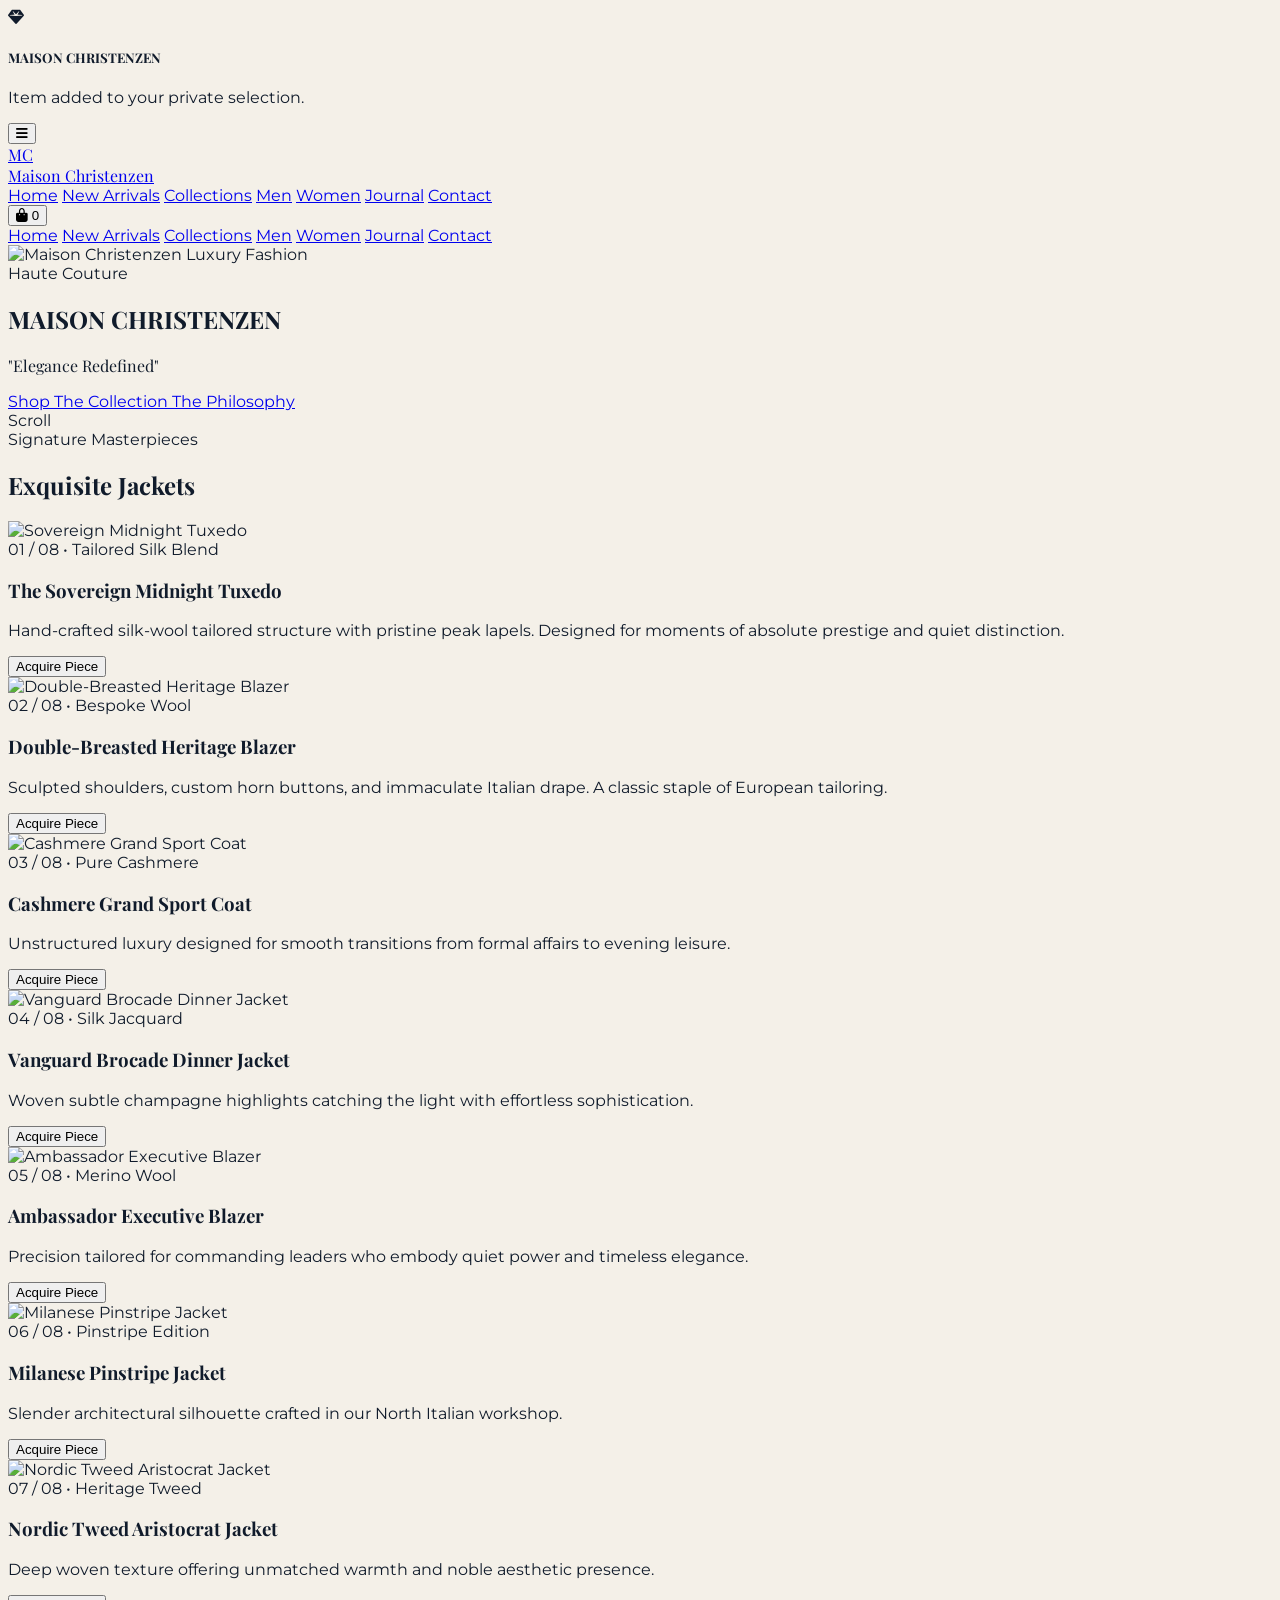
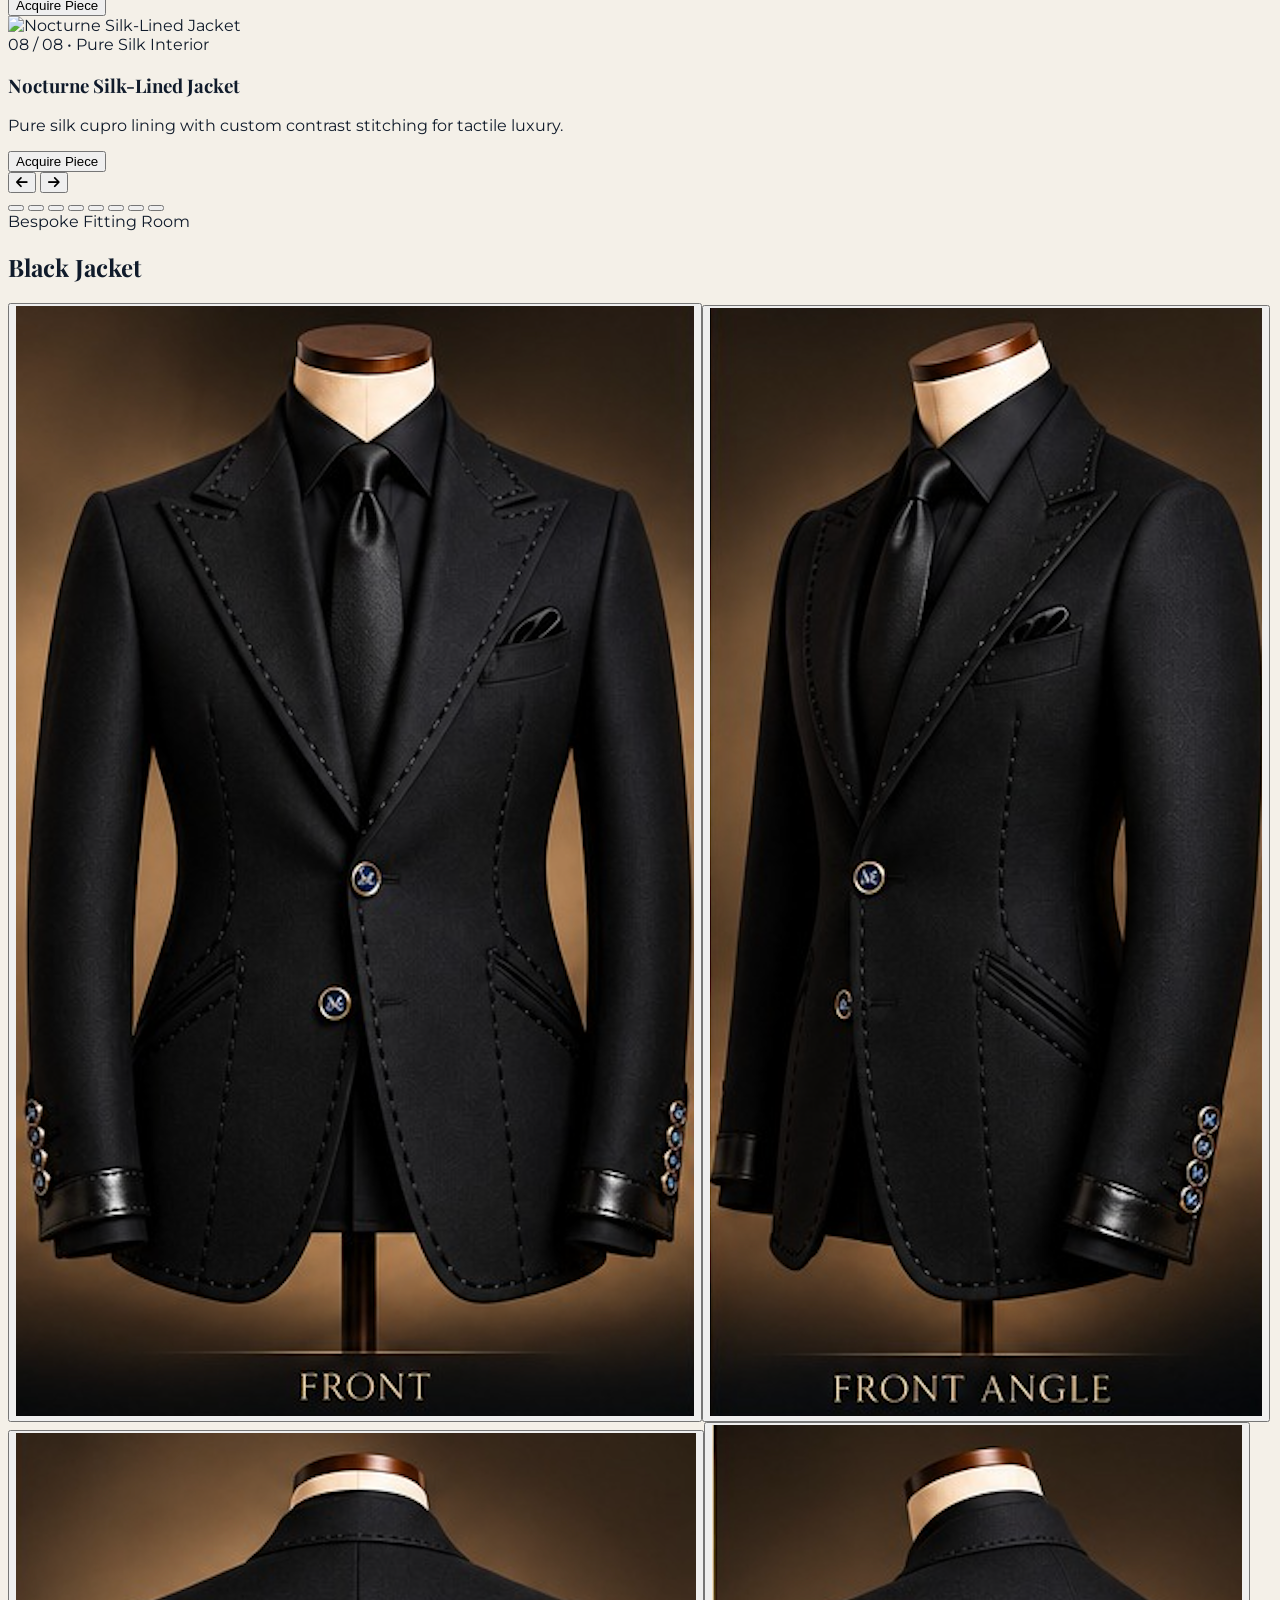
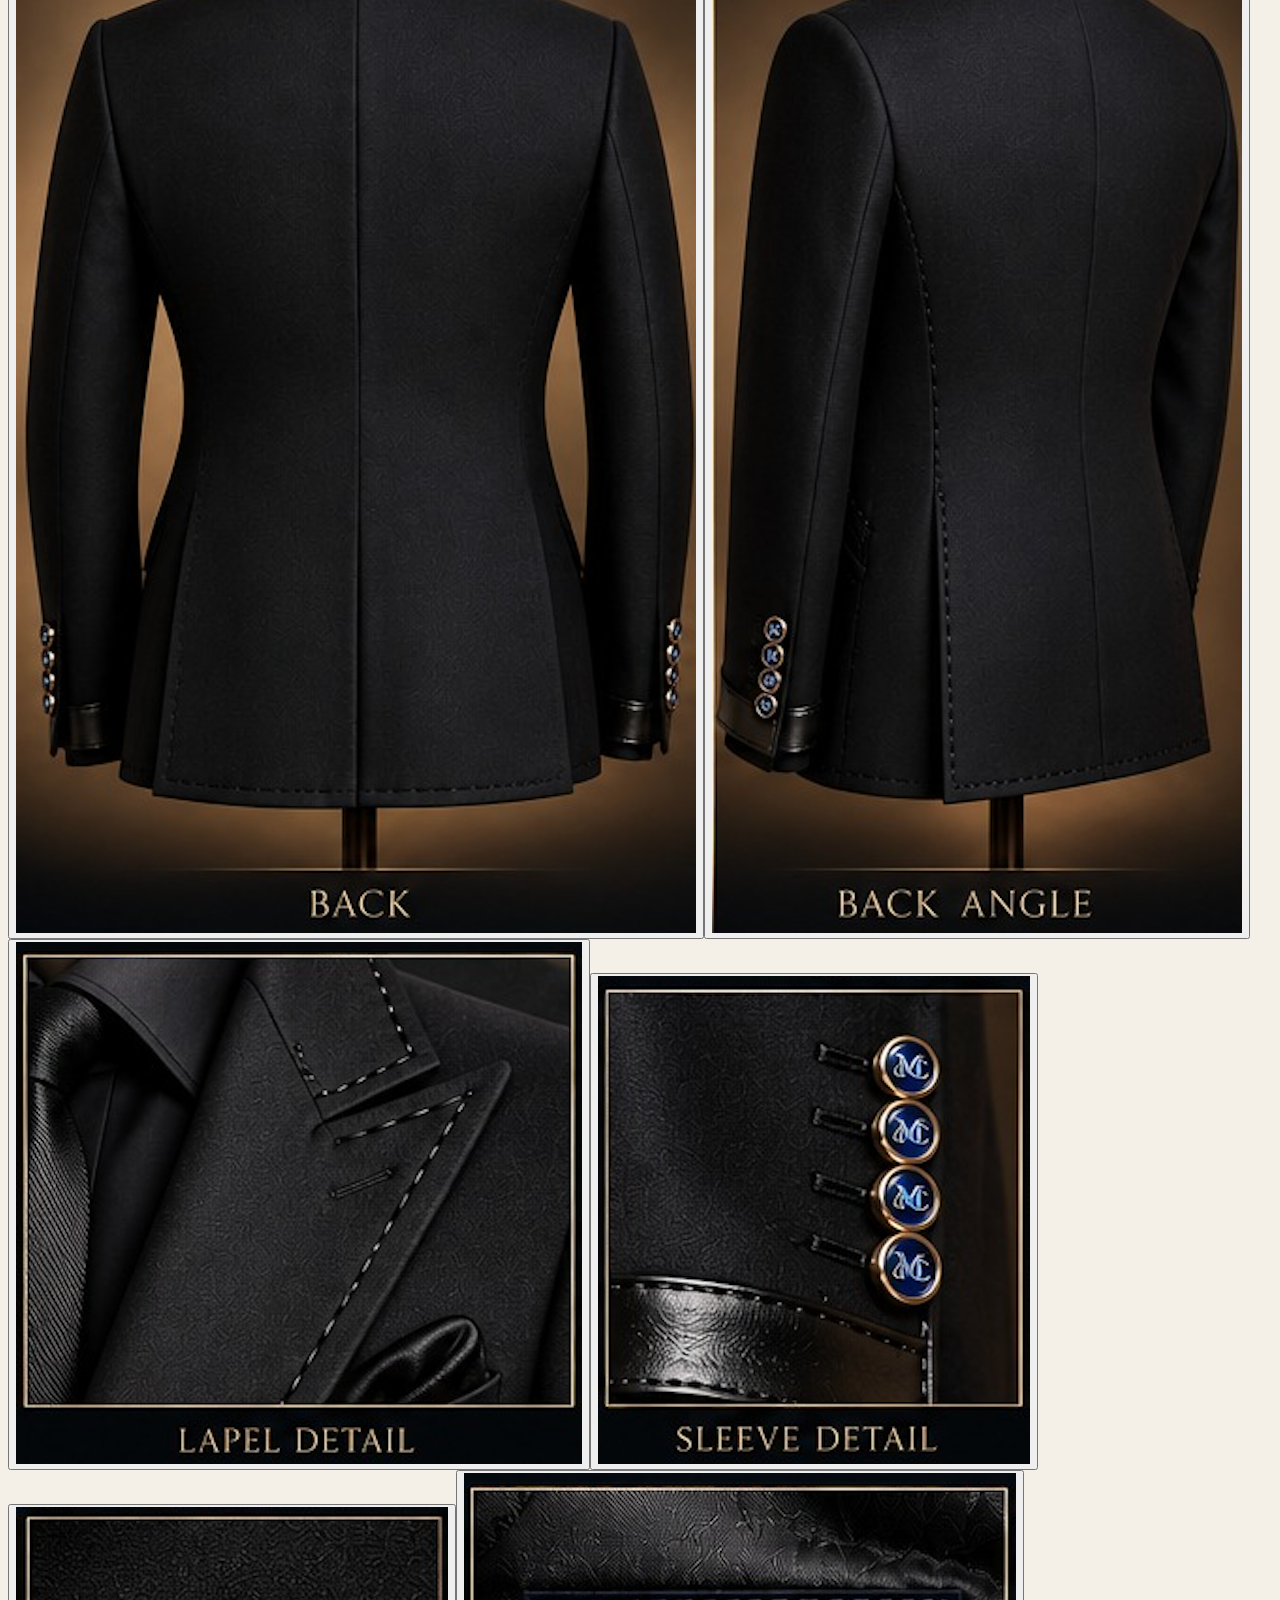
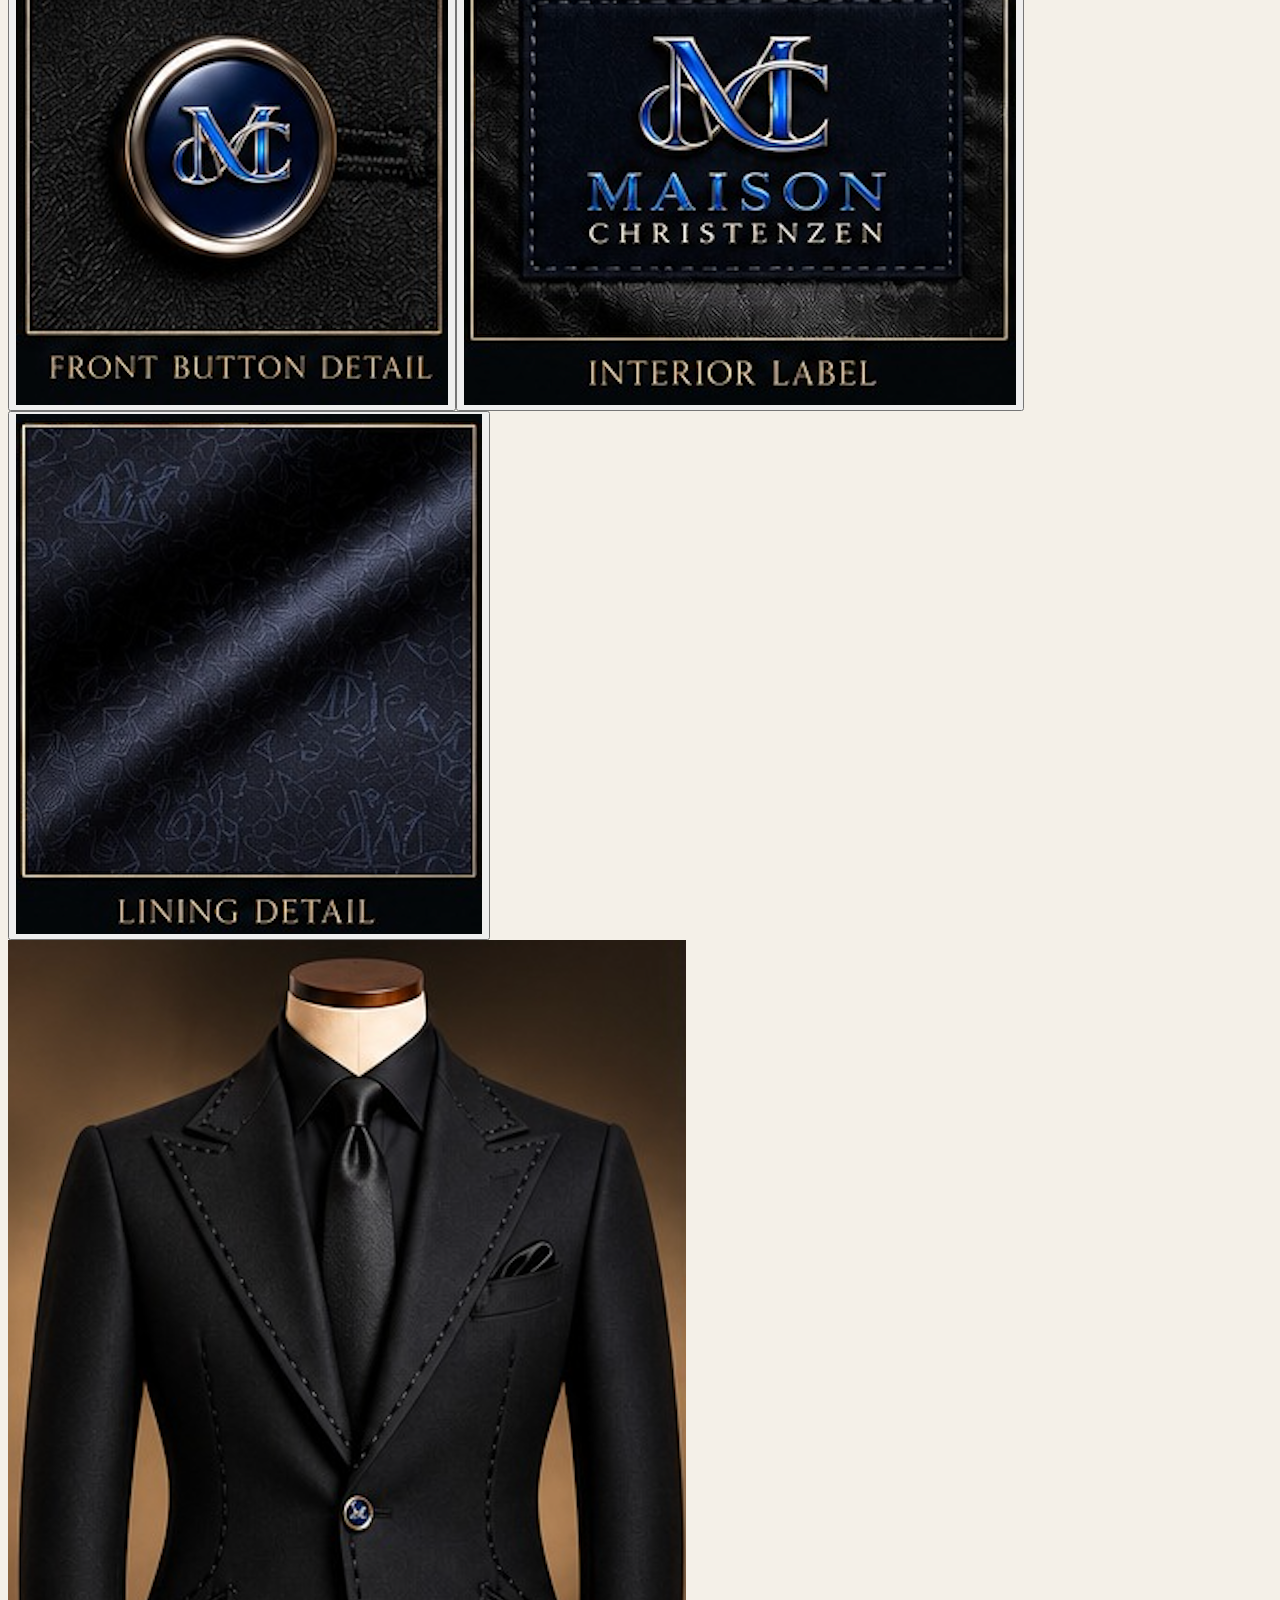
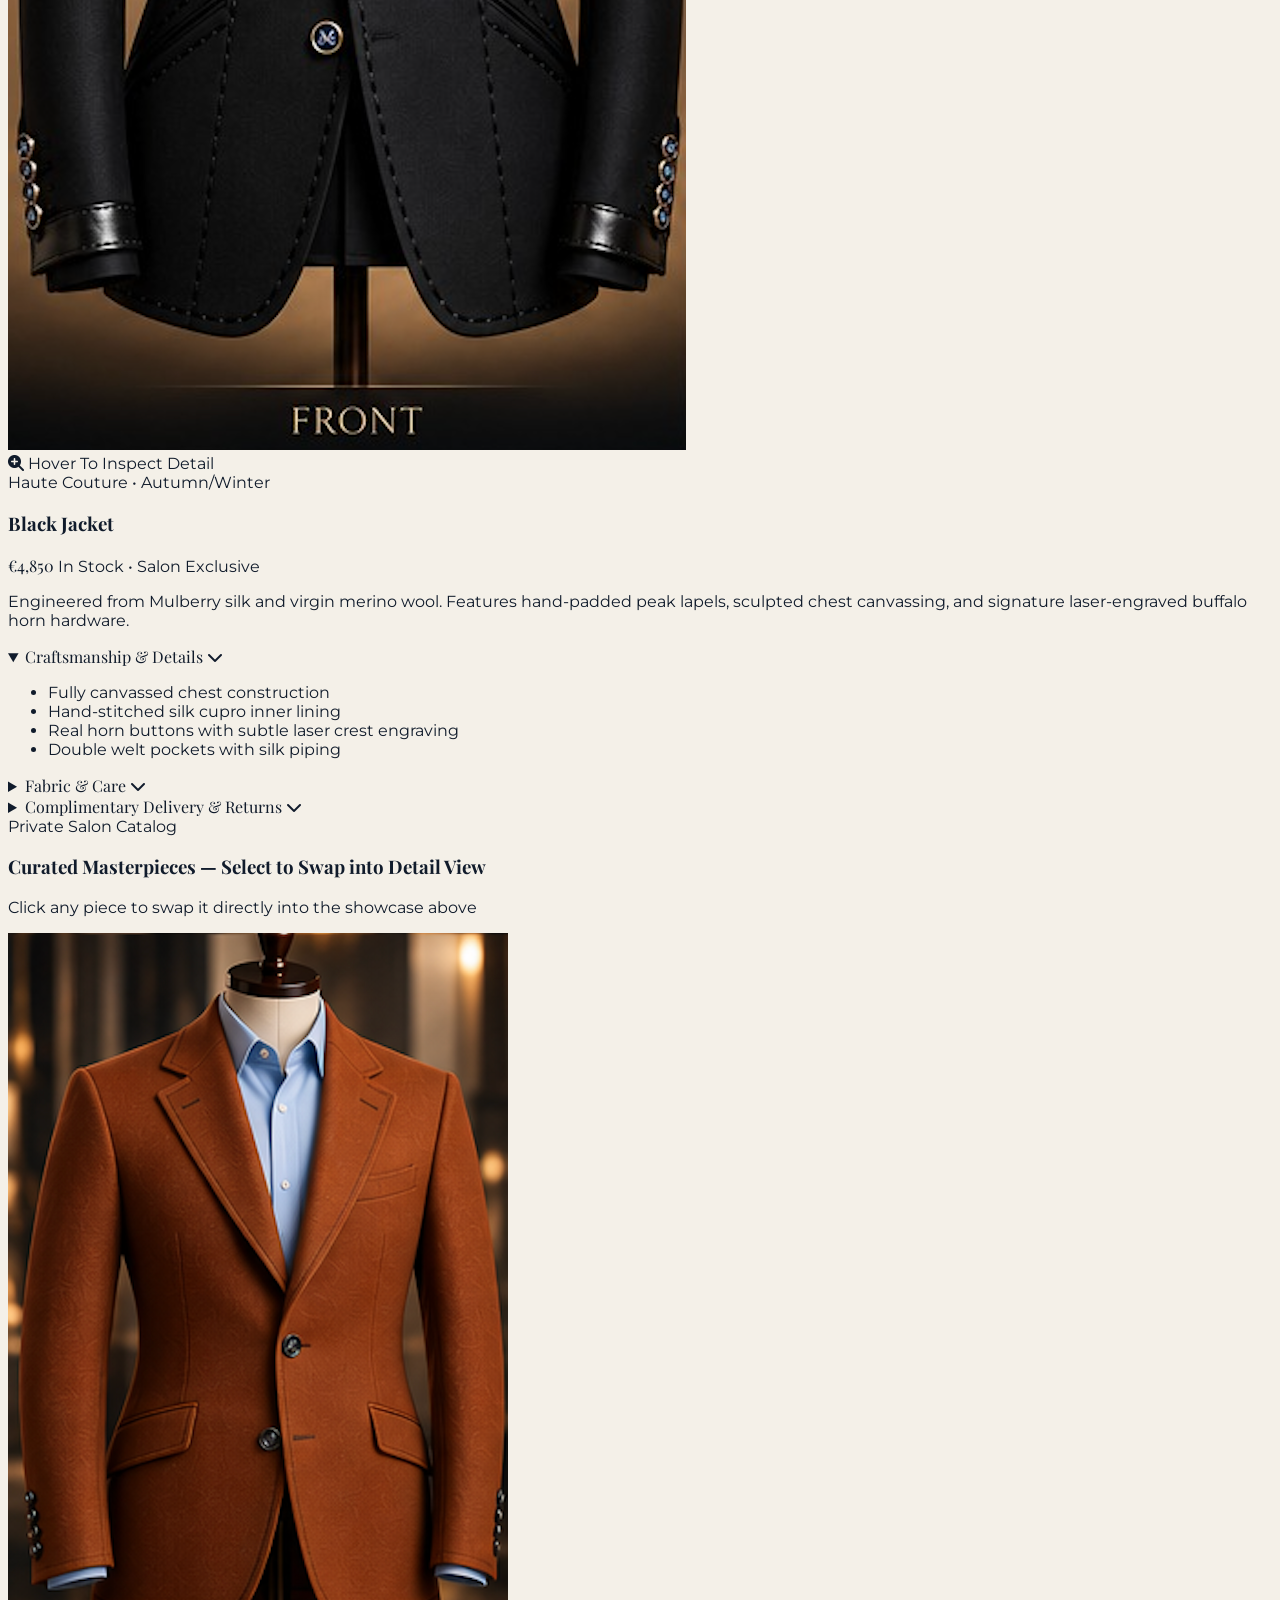
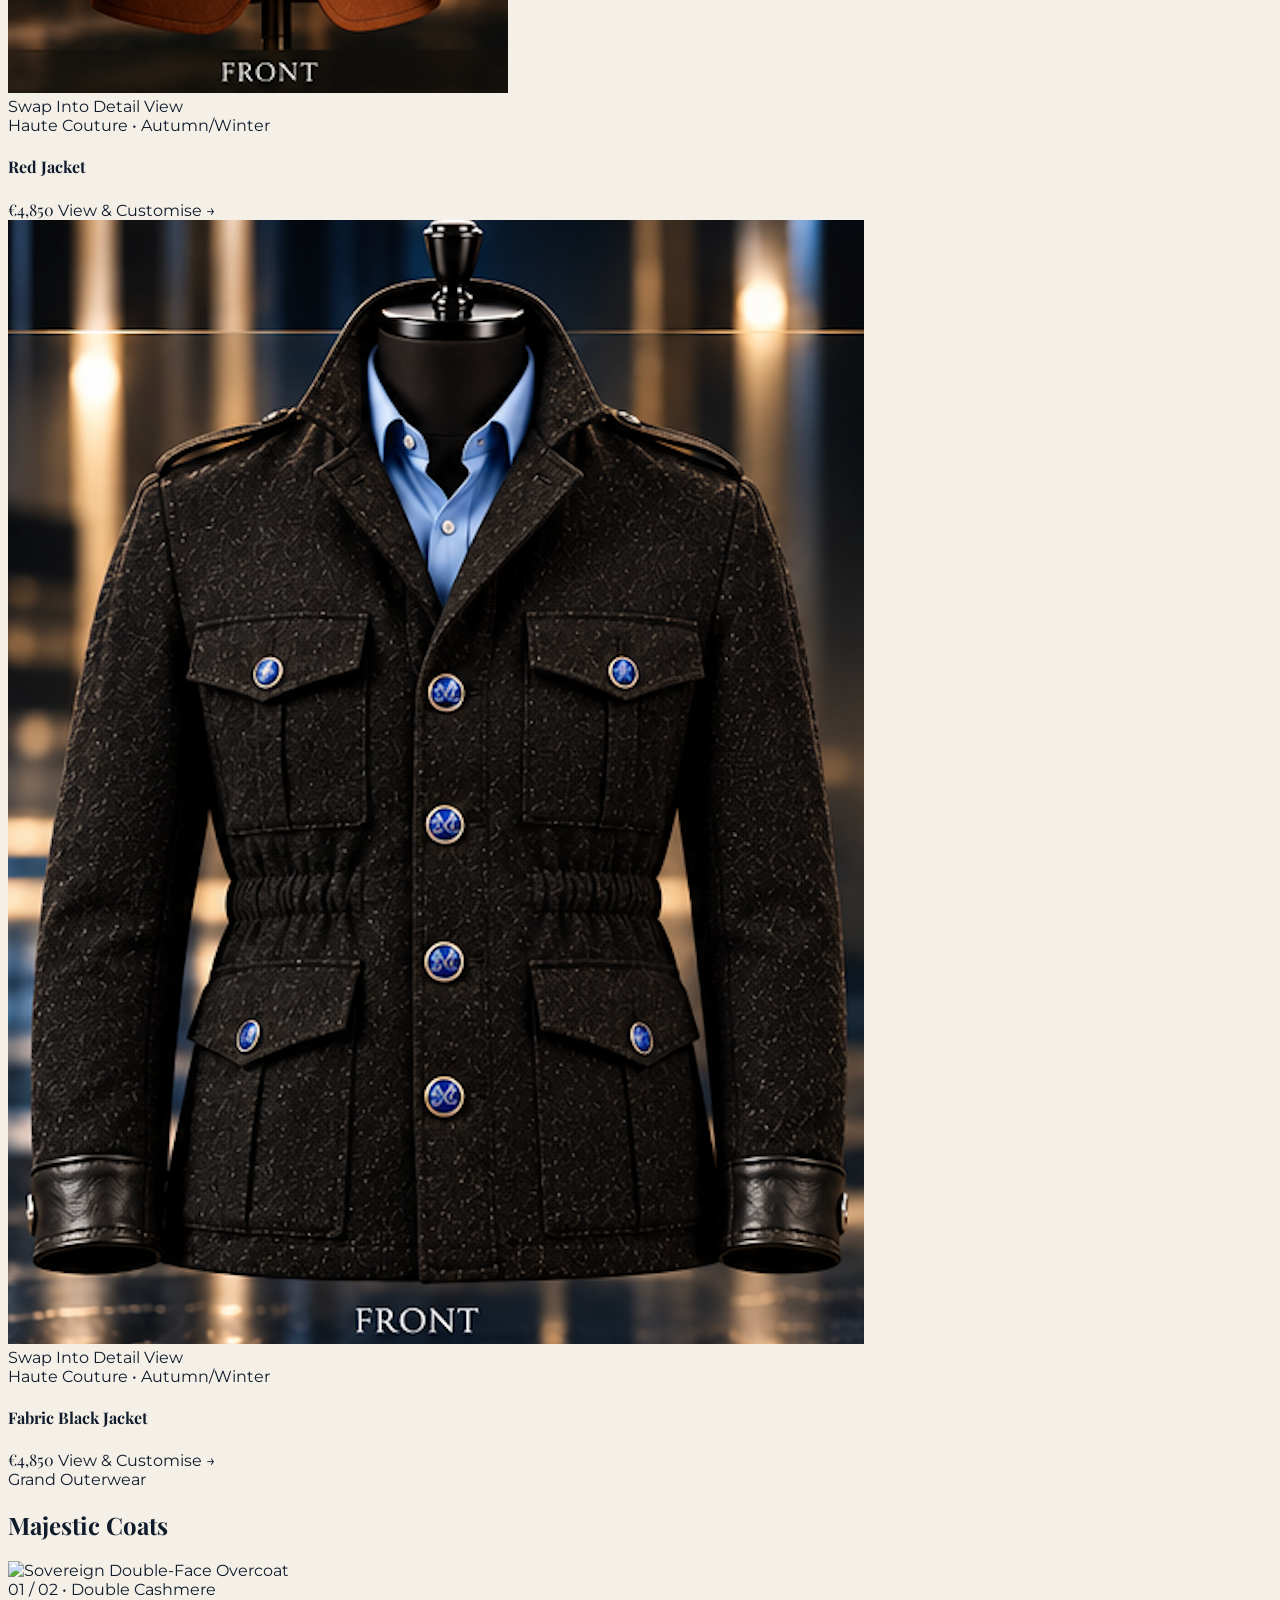
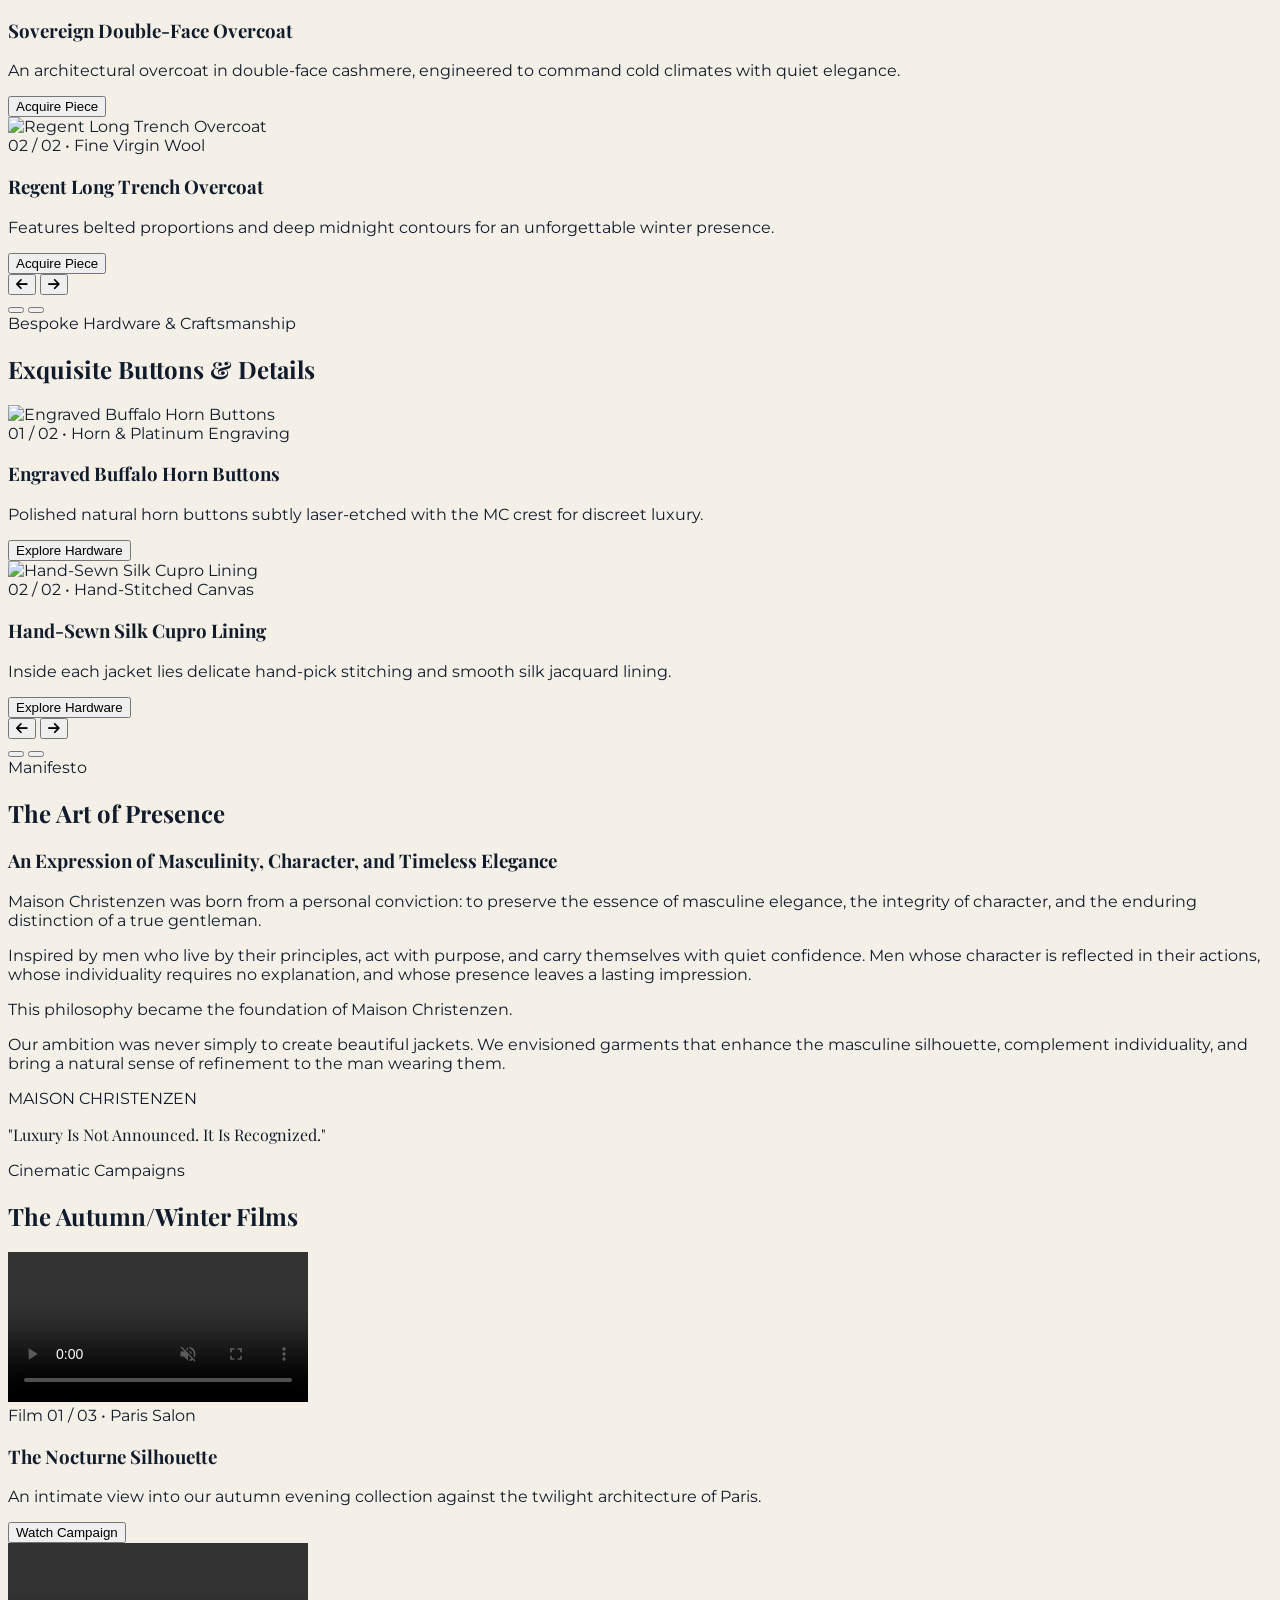
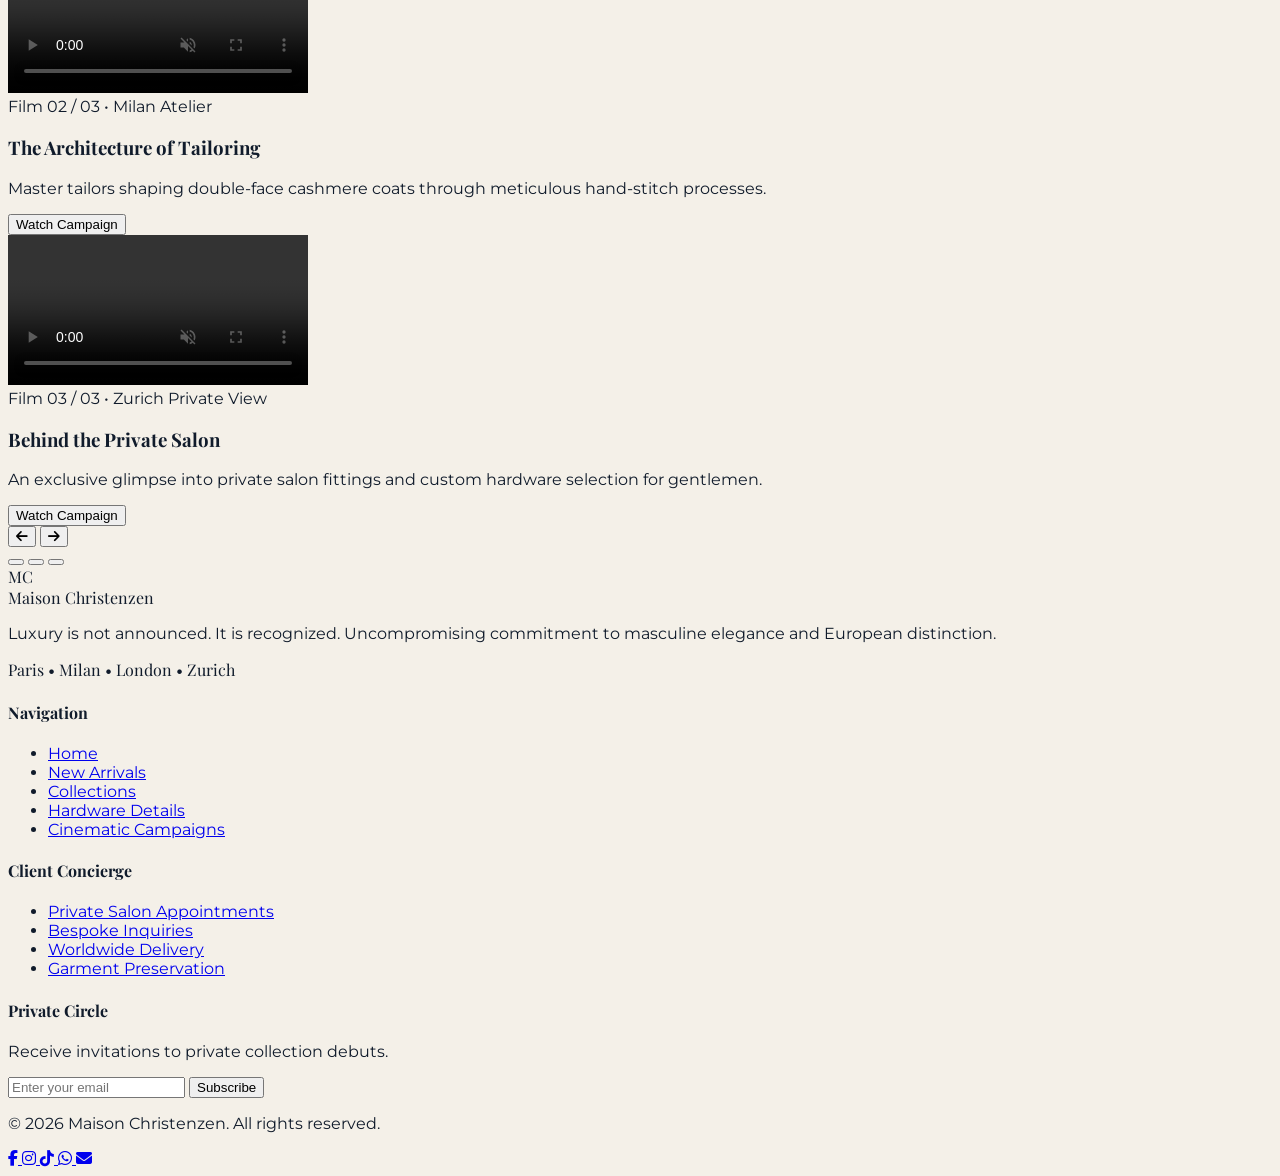
==== commit 3707cef9: "videos carousel modified" ====
--- a/alternative3.html
+++ b/alternative3.html
@@ -42,7 +42,7 @@
             font-family: 'Playfair Display', serif;
         }
         /* Smooth Crossfade transitions for full width carousels */
-        .carousel-slide {
+        .carousel-slide, .carousel-video-slide {
             transition: opacity 0.8s cubic-bezier(0.4, 0, 0.2, 1);
         }
         /* Hide scrollbars for clean vertical thumbnail navigation */
@@ -581,9 +581,9 @@
 
         <div id="videos-carousel" class="relative w-full h-[85vh] min-h-[600px] overflow-hidden bg-white border-y border-platinum/30 shadow-sm">
             <!-- Video Slide 1 -->
-            <div class="carousel-slide absolute inset-0 w-full h-full opacity-100 z-10 flex flex-col lg:flex-row items-center">
-                <div class="w-full lg:w-3/5 h-1/2 lg:h-full relative bg-black flex items-center justify-center">
-                    <video preload="none" loading="lazy" controls loop muted class="w-full h-full object-cover">
+            <div class="carousel-video-slide absolute inset-0 w-full h-full opacity-100 z-10 flex flex-col lg:flex-row items-center">
+                <div class="video-slide w-full lg:w-3/5 h-1/2 lg:h-full relative bg-black flex items-center justify-center">
+                    <video preload="metadata" autoplay loop muted playsinline controls class="w-full h-full object-cover rounded-sm shadow-2xl">
                         <source src="./videos/cris-beige.mp4" type="video/mp4">
                         Your browser does not support the video tag.
                     </video>
@@ -597,9 +597,9 @@
             </div>
 
             <!-- Video Slide 2 -->
-            <div class="carousel-slide absolute inset-0 w-full h-full opacity-0 z-0 pointer-events-none flex flex-col lg:flex-row items-center">
-                <div class="w-full lg:w-3/5 h-1/2 lg:h-full relative bg-black flex items-center justify-center">
-                    <video preload="none" loading="lazy" controls loop muted class="w-full h-full object-cover">
+            <div class="carousel-video-slide absolute inset-0 w-full h-full opacity-0 z-0 pointer-events-none flex flex-col lg:flex-row items-center">
+                <div class="video-slide w-full lg:w-3/5 h-1/2 lg:h-full relative bg-black flex items-center justify-center">
+                    <video preload="metadata" autoplay loop muted playsinline controls class="w-full h-full object-cover rounded-sm shadow-2xl">
                         <source src="./videos/cris-clip5.mp4" type="video/mp4">
                         Your browser does not support the video tag.
                     </video>
@@ -613,9 +613,9 @@
             </div>
 
             <!-- Video Slide 3 -->
-            <div class="carousel-slide absolute inset-0 w-full h-full opacity-0 z-0 pointer-events-none flex flex-col lg:flex-row items-center">
-                <div class="w-full lg:w-3/5 h-1/2 lg:h-full relative bg-black flex items-center justify-center">
-                    <video preload="none" loading="lazy" controls loop muted class="w-full h-full object-cover">
+            <div class="carousel-video-slide absolute inset-0 w-full h-full opacity-0 z-0 pointer-events-none flex flex-col lg:flex-row items-center">
+                <div class="video-slide w-full lg:w-3/5 h-1/2 lg:h-full relative bg-black flex items-center justify-center">
+                    <video preload="metadata" autoplay loop muted playsinline controls class="w-full h-full object-cover rounded-sm shadow-2xl">
                         <source src="./videos/cris-clip.mp4" type="video/mp4">
                         Your browser does not support the video tag.
                     </video>
@@ -630,19 +630,19 @@
 
             <!-- Controls -->
             <div class="absolute bottom-8 right-8 z-20 flex items-center space-x-3">
-                <button class="carousel-prev w-12 h-12 bg-white/90 border border-platinum text-midnight hover:border-champagne hover:text-champagne flex items-center justify-center transition-colors shadow-sm" aria-label="Previous Slide">
+                <button onclick="changeVideoSlide(-1)" class="w-12 h-12 bg-white/90 border border-platinum text-midnight hover:border-champagne hover:text-champagne flex items-center justify-center transition-colors shadow-sm" aria-label="Previous Slide">
                     <i class="fa-solid fa-arrow-left"></i>
                 </button>
-                <button class="carousel-next w-12 h-12 bg-white/90 border border-platinum text-midnight hover:border-champagne hover:text-champagne flex items-center justify-center transition-colors shadow-sm" aria-label="Next Slide">
+                <button onclick="changeVideoSlide(1)" class="w-12 h-12 bg-white/90 border border-platinum text-midnight hover:border-champagne hover:text-champagne flex items-center justify-center transition-colors shadow-sm" aria-label="Next Slide">
                     <i class="fa-solid fa-arrow-right"></i>
                 </button>
             </div>
 
             <!-- Indicators -->
             <div class="absolute bottom-8 left-8 z-20 hidden sm:flex items-center space-x-2">
-                <button class="carousel-dot h-1.5 w-8 bg-champagne rounded-full transition-all" data-index="0"></button>
-                <button class="carousel-dot h-1.5 w-3 bg-platinum/60 rounded-full transition-all" data-index="1"></button>
-                <button class="carousel-dot h-1.5 w-3 bg-platinum/60 rounded-full transition-all" data-index="2"></button>
+                <button onclick="showVideoSlide(0)" class="video-dot carousel-dot h-1.5 w-8 bg-champagne rounded-full transition-all" data-index="0"></button>
+                <button onclick="showVideoSlide(1)" class="video-dot carousel-dot h-1.5 w-3 bg-platinum/60 rounded-full transition-all" data-index="1"></button>
+                <button onclick="showVideoSlide(2)" class="video-dot carousel-dot h-1.5 w-3 bg-platinum/60 rounded-full transition-all" data-index="2"></button>
             </div>
         </div>
     </section>
@@ -1094,6 +1094,70 @@
             buttonEl.classList.add('border-2', 'border-midnight', 'bg-midnight', 'text-ivory');
         }
 
+
+
+        let currentVideoSlide = 0;
+
+        function showVideoSlide(index) {
+            const slides = document.querySelectorAll('.carousel-video-slide');
+            const dots = document.querySelectorAll('.video-dot');
+            
+            console.log("Requested video slide index:", index);
+            console.log("Current video slide before change:", currentVideoSlide);
+            console.log("Total number of video slides:", slides.length);
+            console.log("Dots elements found:", dots.length);
+
+            if (slides.length === 0) return;
+            
+            if (index >= slides.length) currentVideoSlide = 0;
+            else if (index < 0) currentVideoSlide = slides.length - 1;
+            else currentVideoSlide = index;
+            
+            slides.forEach((slide, i) => {
+                const video = slide.querySelector('video');
+                
+                if (i === currentVideoSlide) {
+                // Muestra la diapositiva activa
+                slide.classList.remove('opacity-0', 'pointer-events-none');
+                slide.classList.add('opacity-100', 'pointer-events-auto');
+                
+                // Reinicia y reproduce el video activo
+                if (video) {
+                    video.currentTime = 0; // Vuelve al inicio
+                    video.play().catch(error => {
+                    console.log("Autoplay prevenido por el navegador:", error);
+                    });
+                }
+                } else {
+                // Oculta las diapositivas inactivas
+                slide.classList.remove('opacity-100', 'pointer-events-auto');
+                slide.classList.add('opacity-0', 'pointer-events-none');
+                
+                // Pausa los videos que no están visibles
+                if (video) {
+                    video.pause();
+                }
+                }
+            });
+
+            // Actualiza los indicadores visuales (dots)
+            dots.forEach((dot, i) => {
+                if (i === currentVideoSlide) {
+                dot.classList.remove('bg-gray-300', 'w-2');
+                dot.classList.add('bg-[#101B2B]', 'w-8');
+                } else {
+                dot.classList.remove('bg-[#101B2B]', 'w-8');
+                dot.classList.add('bg-gray-300', 'w-2');
+                }
+            });
+            }
+
+        function changeVideoSlide(direction) {
+            const whereToGo = currentVideoSlide + direction;
+            console.log("Changing video slide to:", whereToGo);
+            showVideoSlide(whereToGo);
+        }
+
         // Initialize All Systems on Load
         document.addEventListener('DOMContentLoaded', () => {
             renderPDP(activePDPProduct);
@@ -1103,6 +1167,7 @@
             createCrossfadeCarousel('coats-carousel');
             createCrossfadeCarousel('buttons-carousel');
             createCrossfadeCarousel('videos-carousel');
+            showVideoSlide(0);
         });
     </script>
 </body>
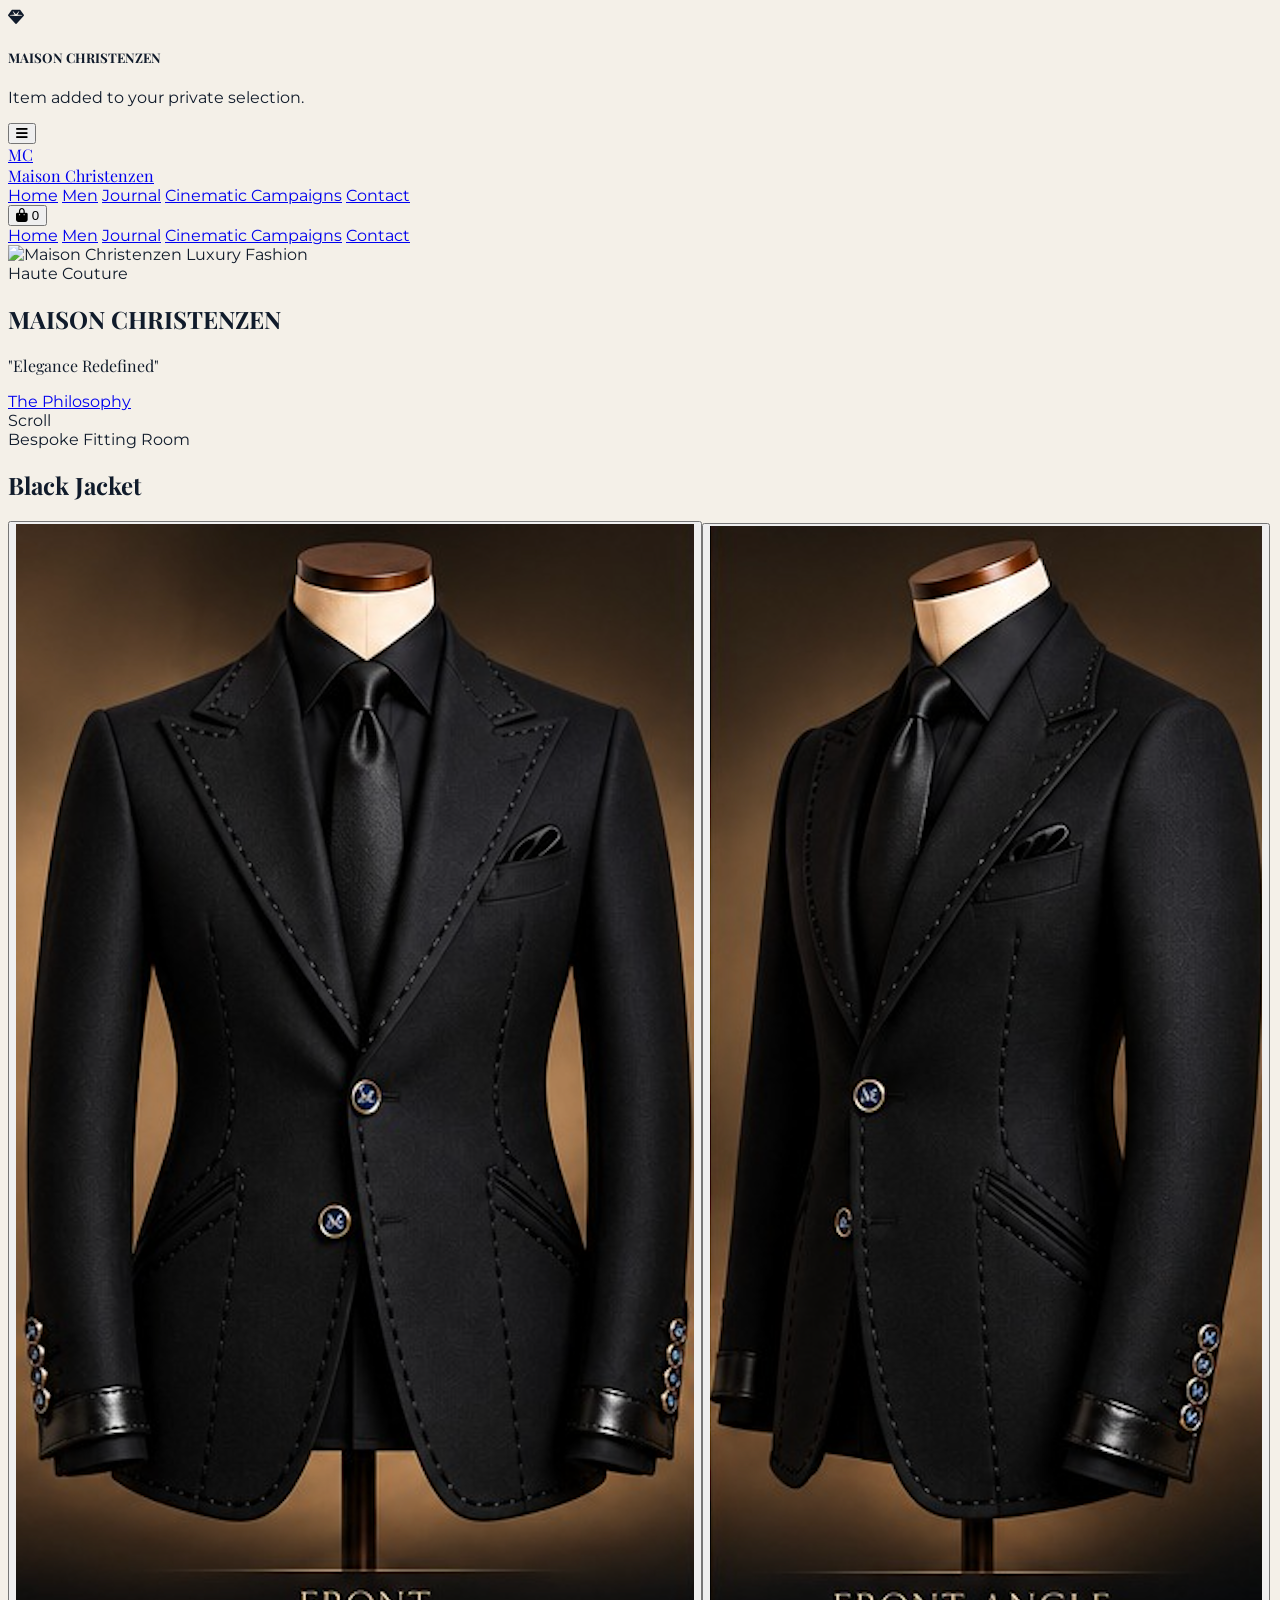
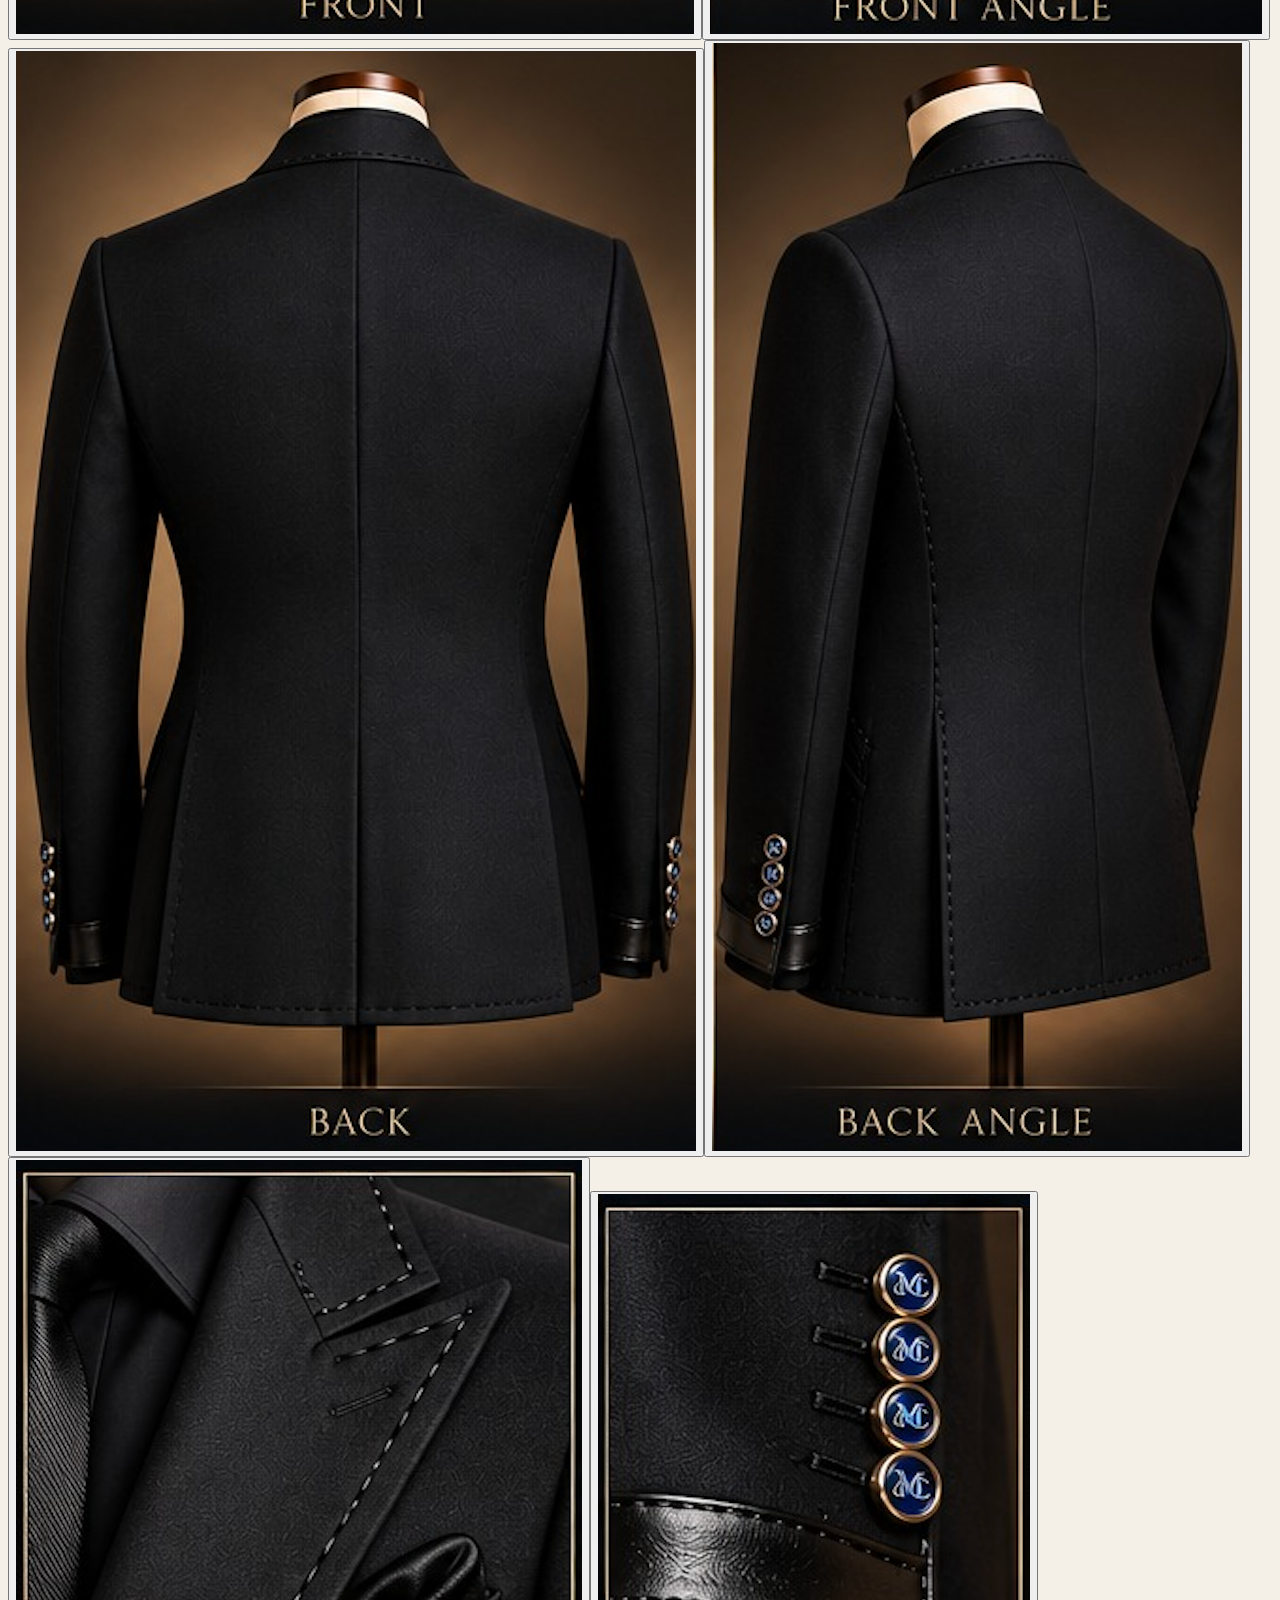
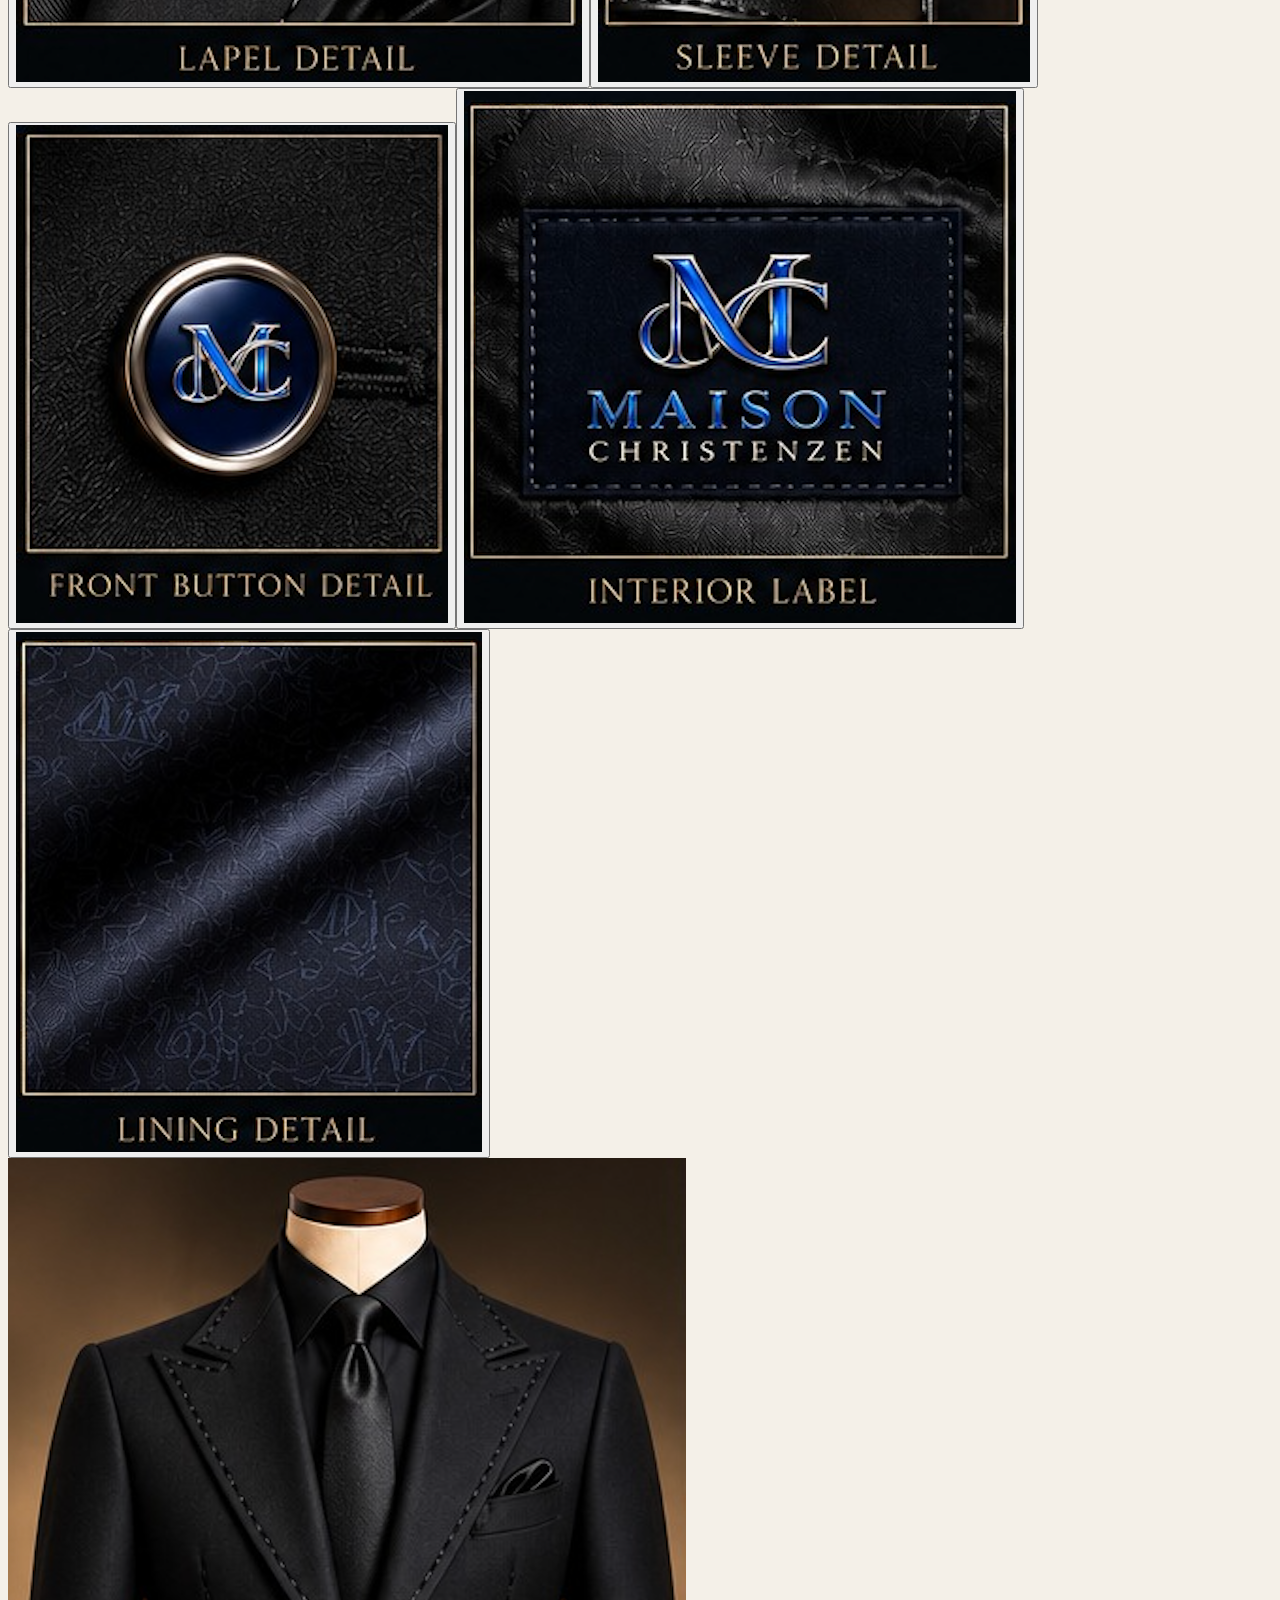
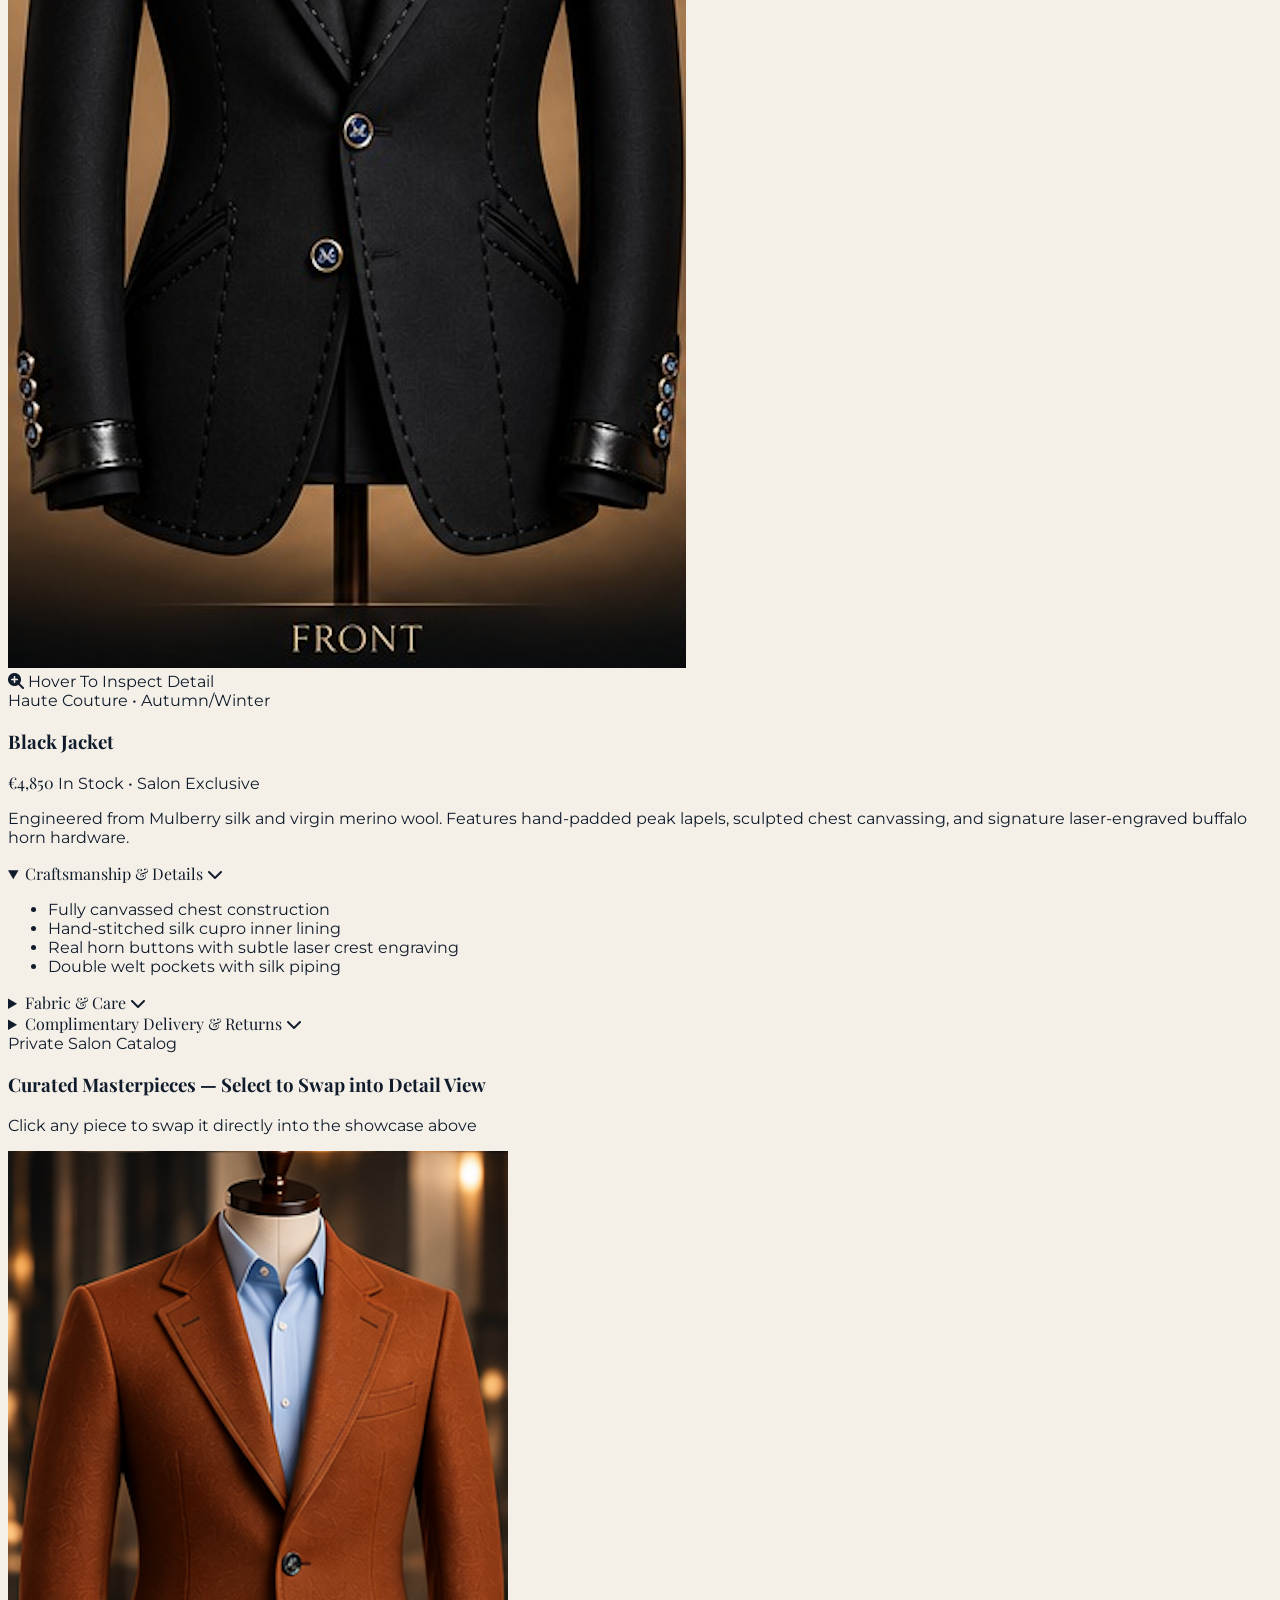
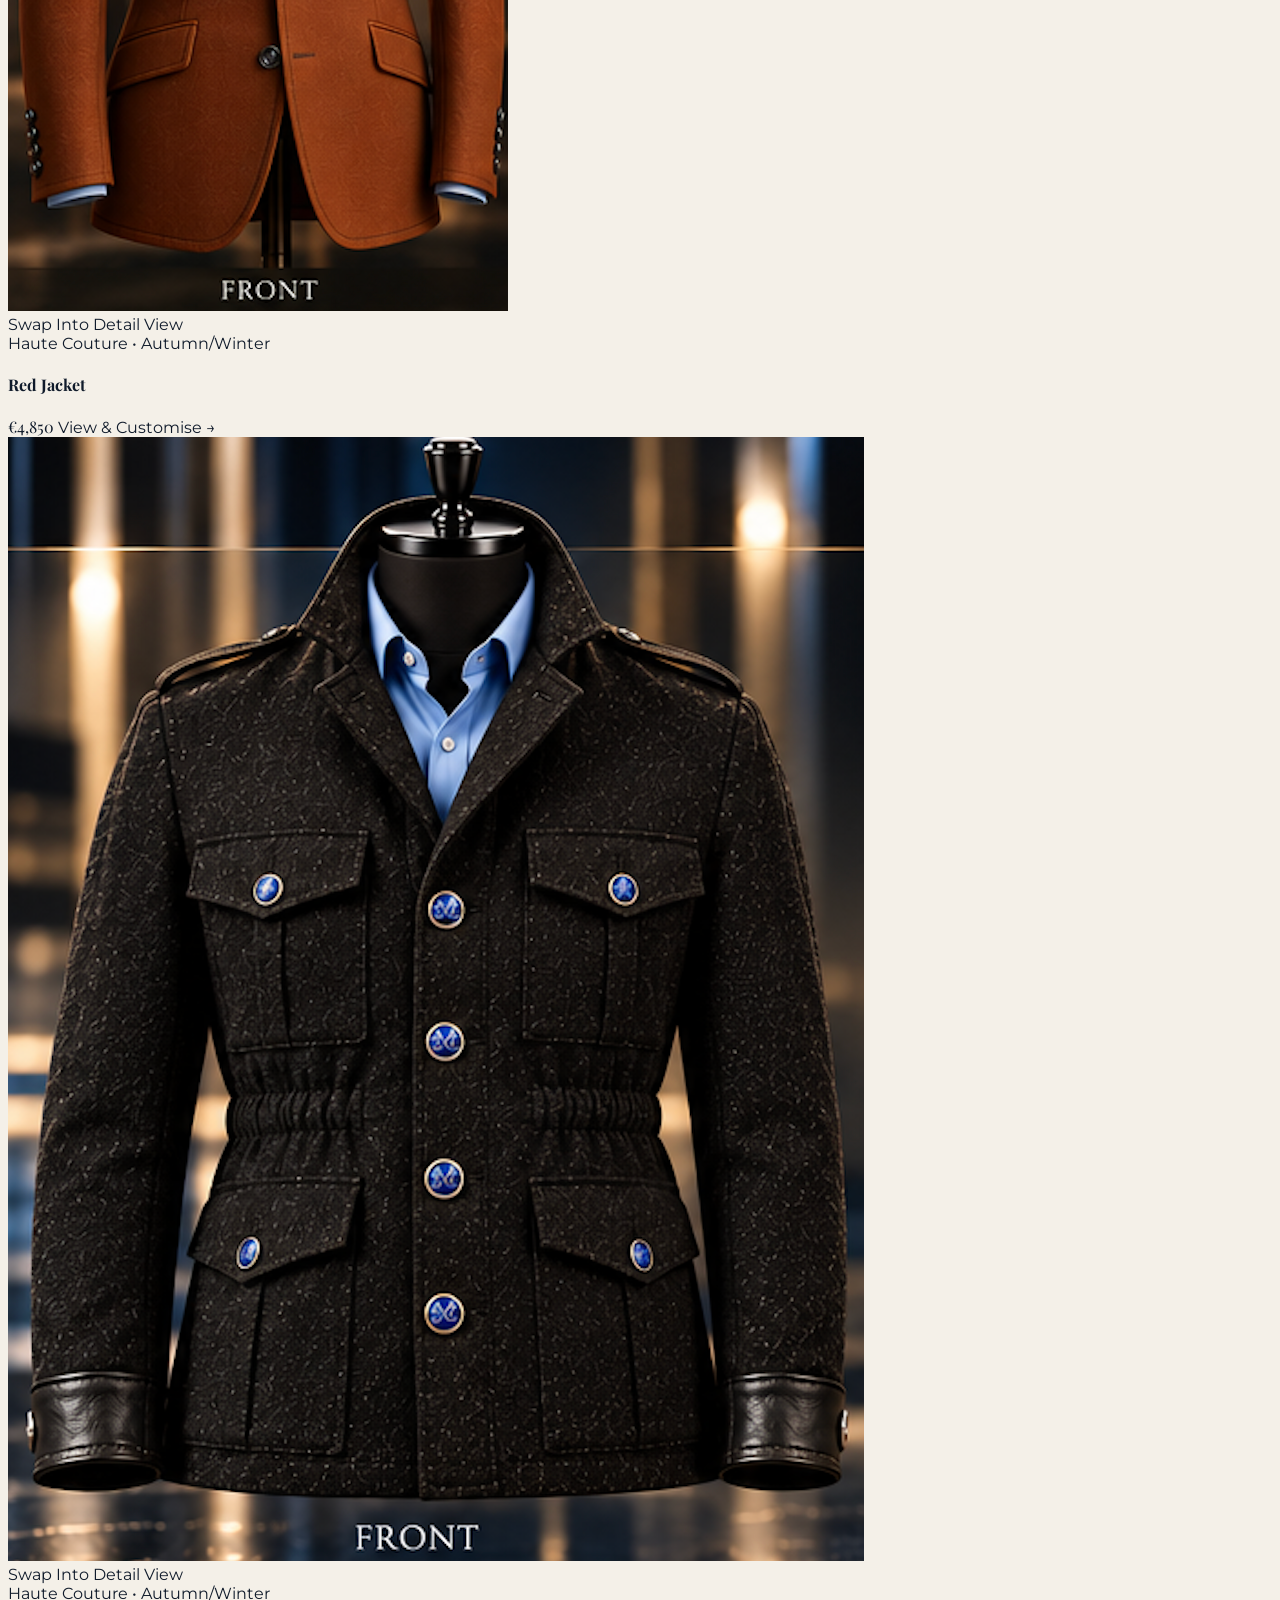
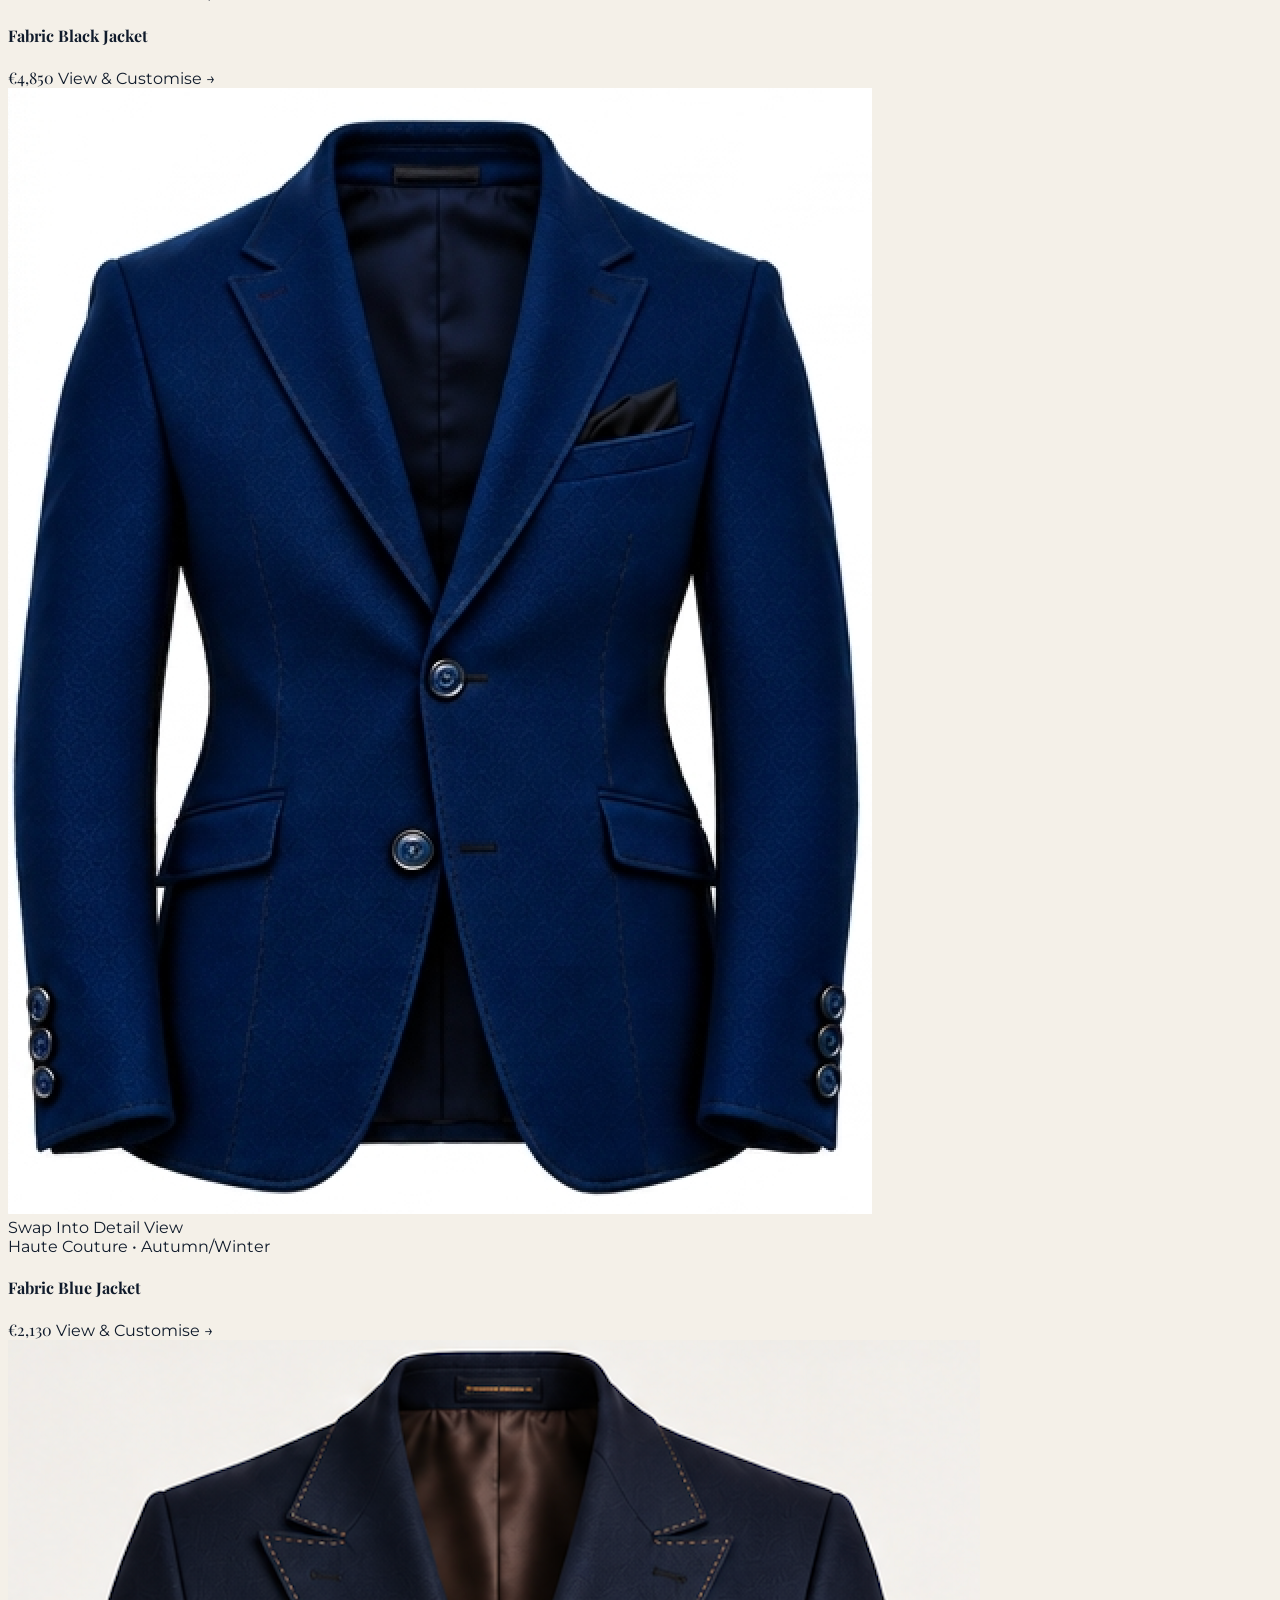
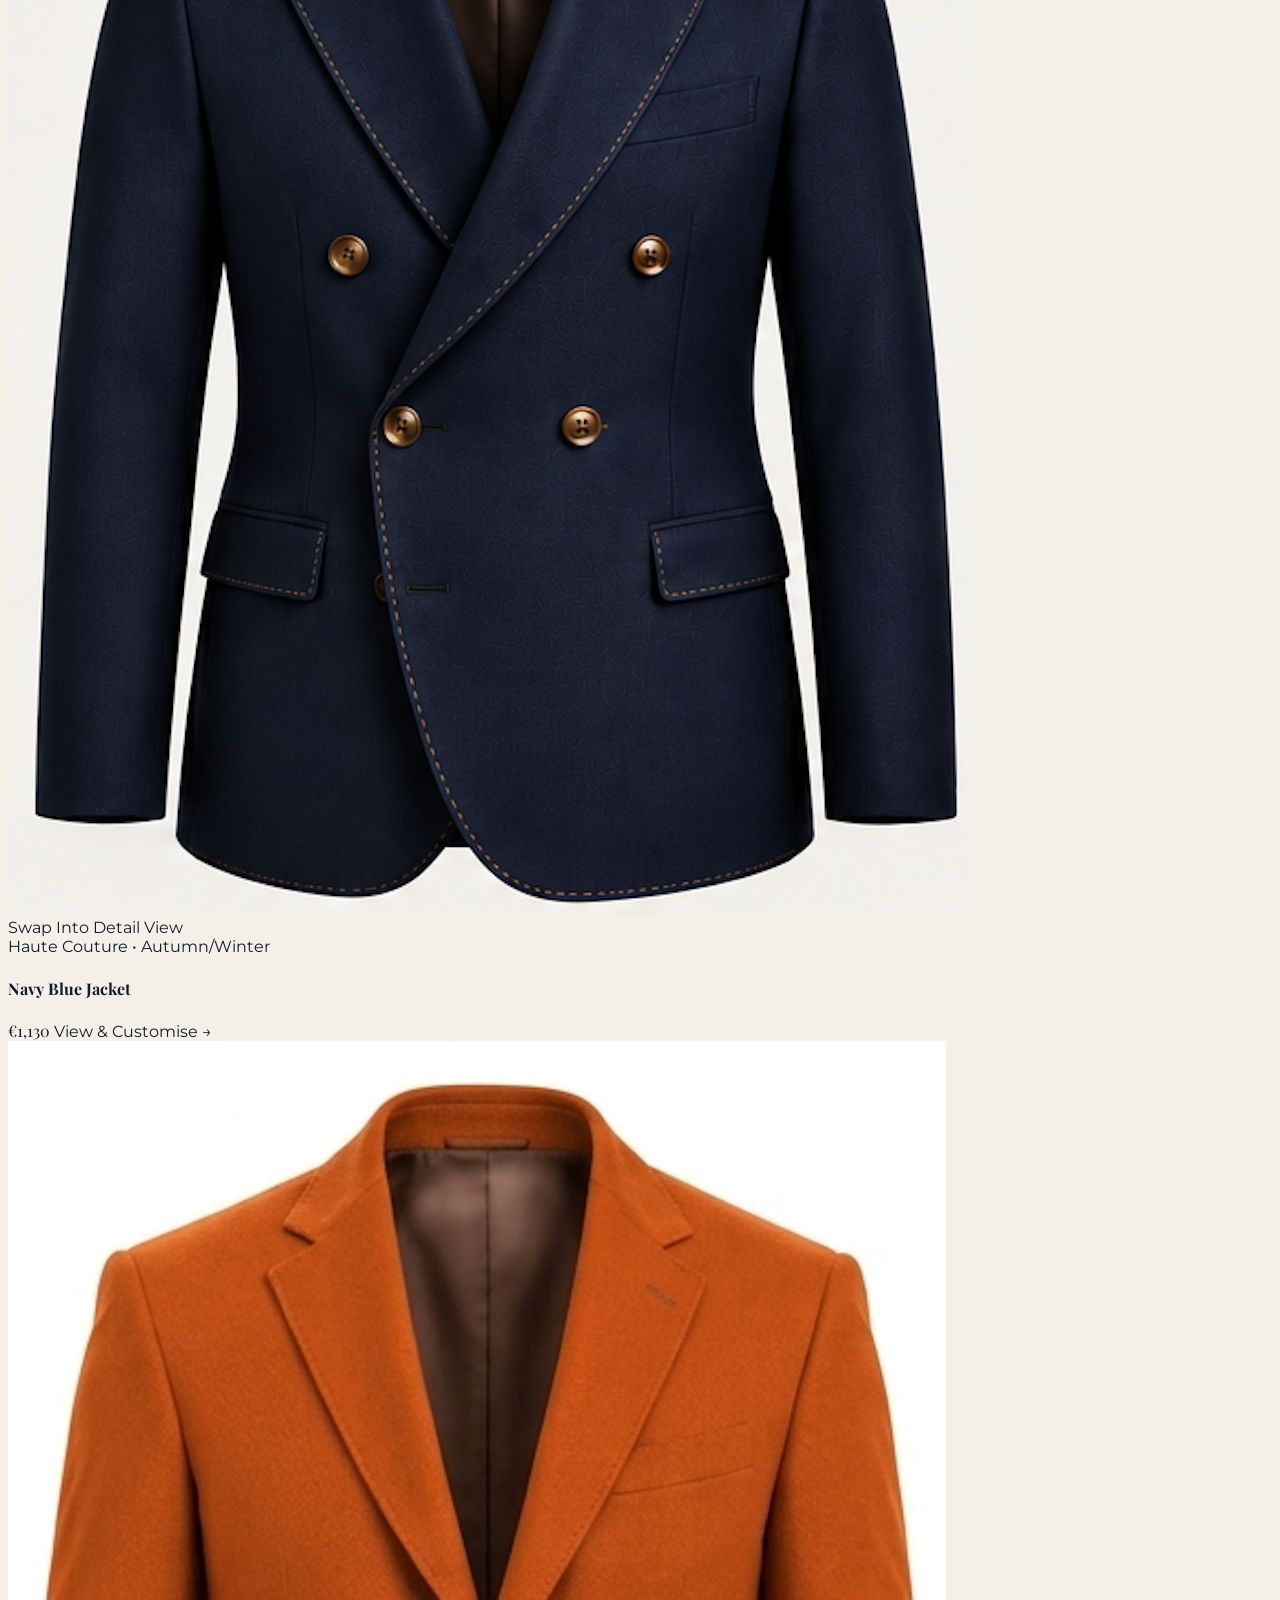
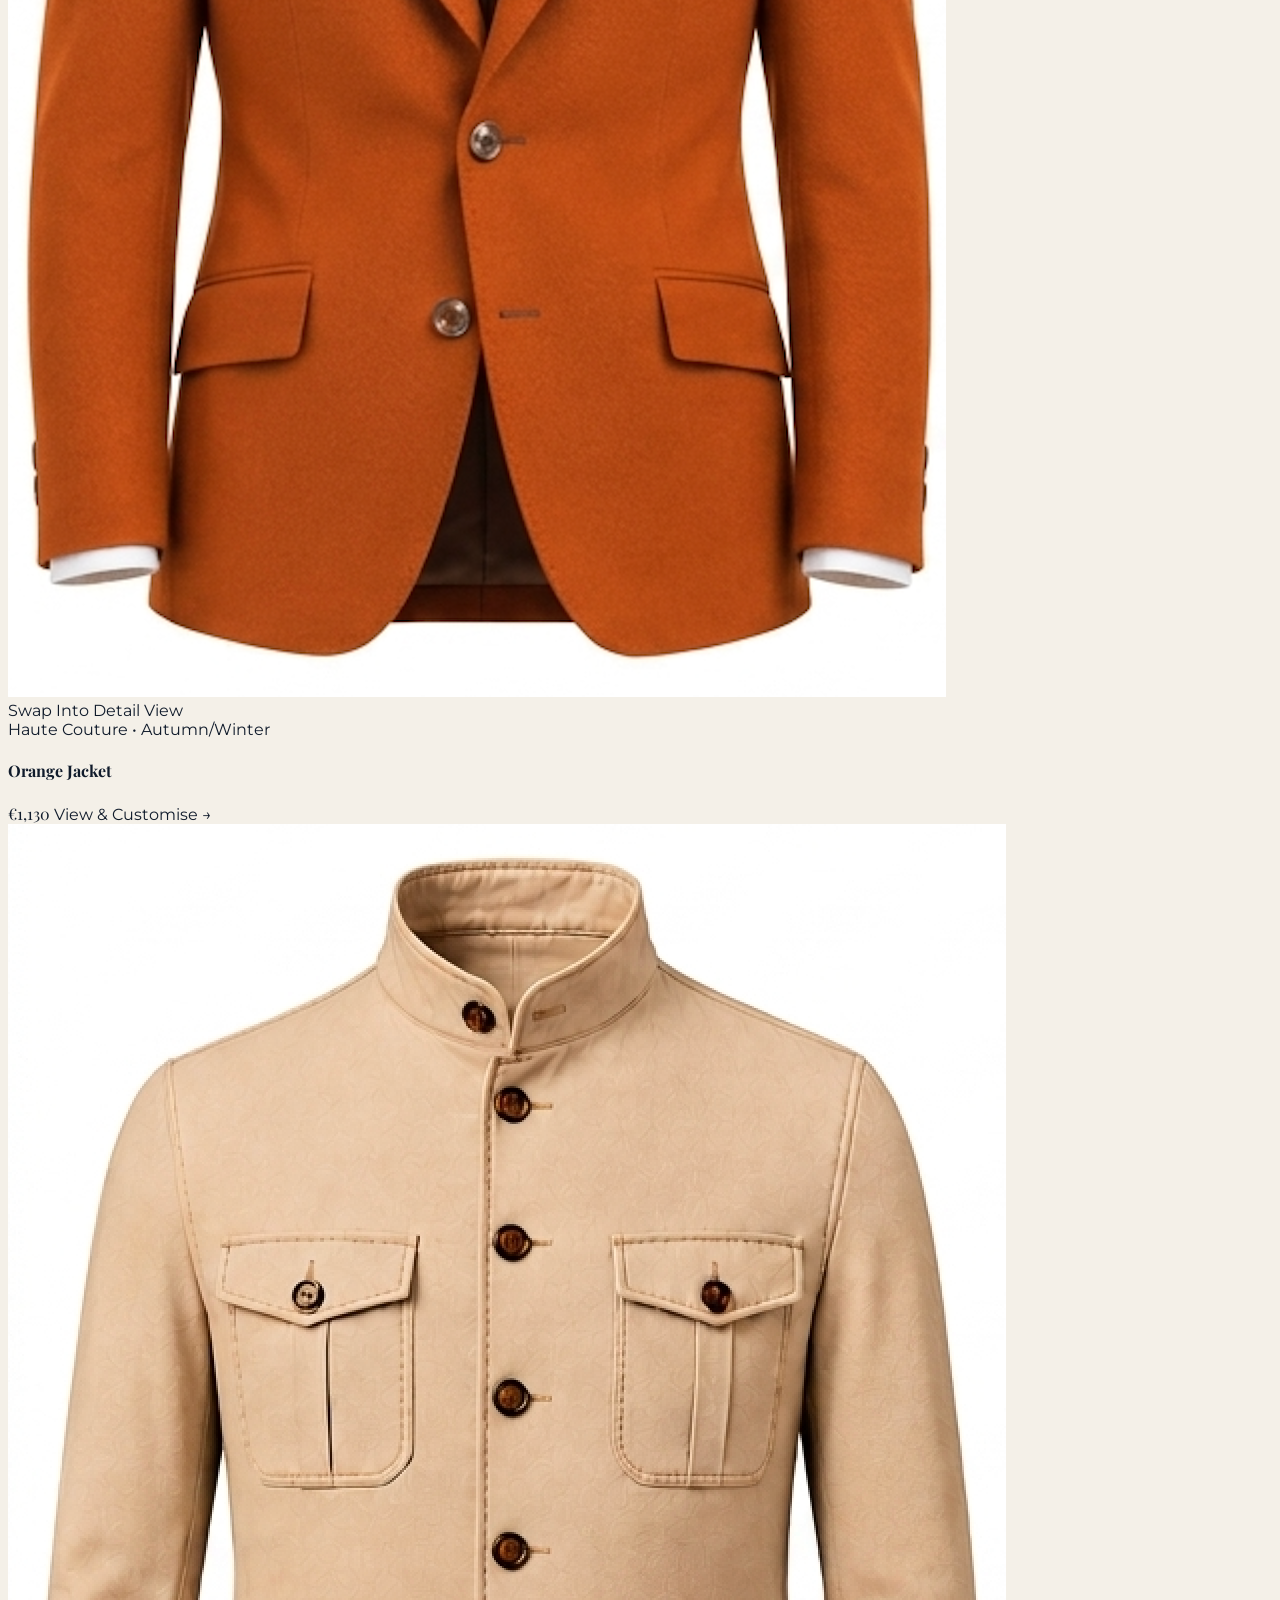
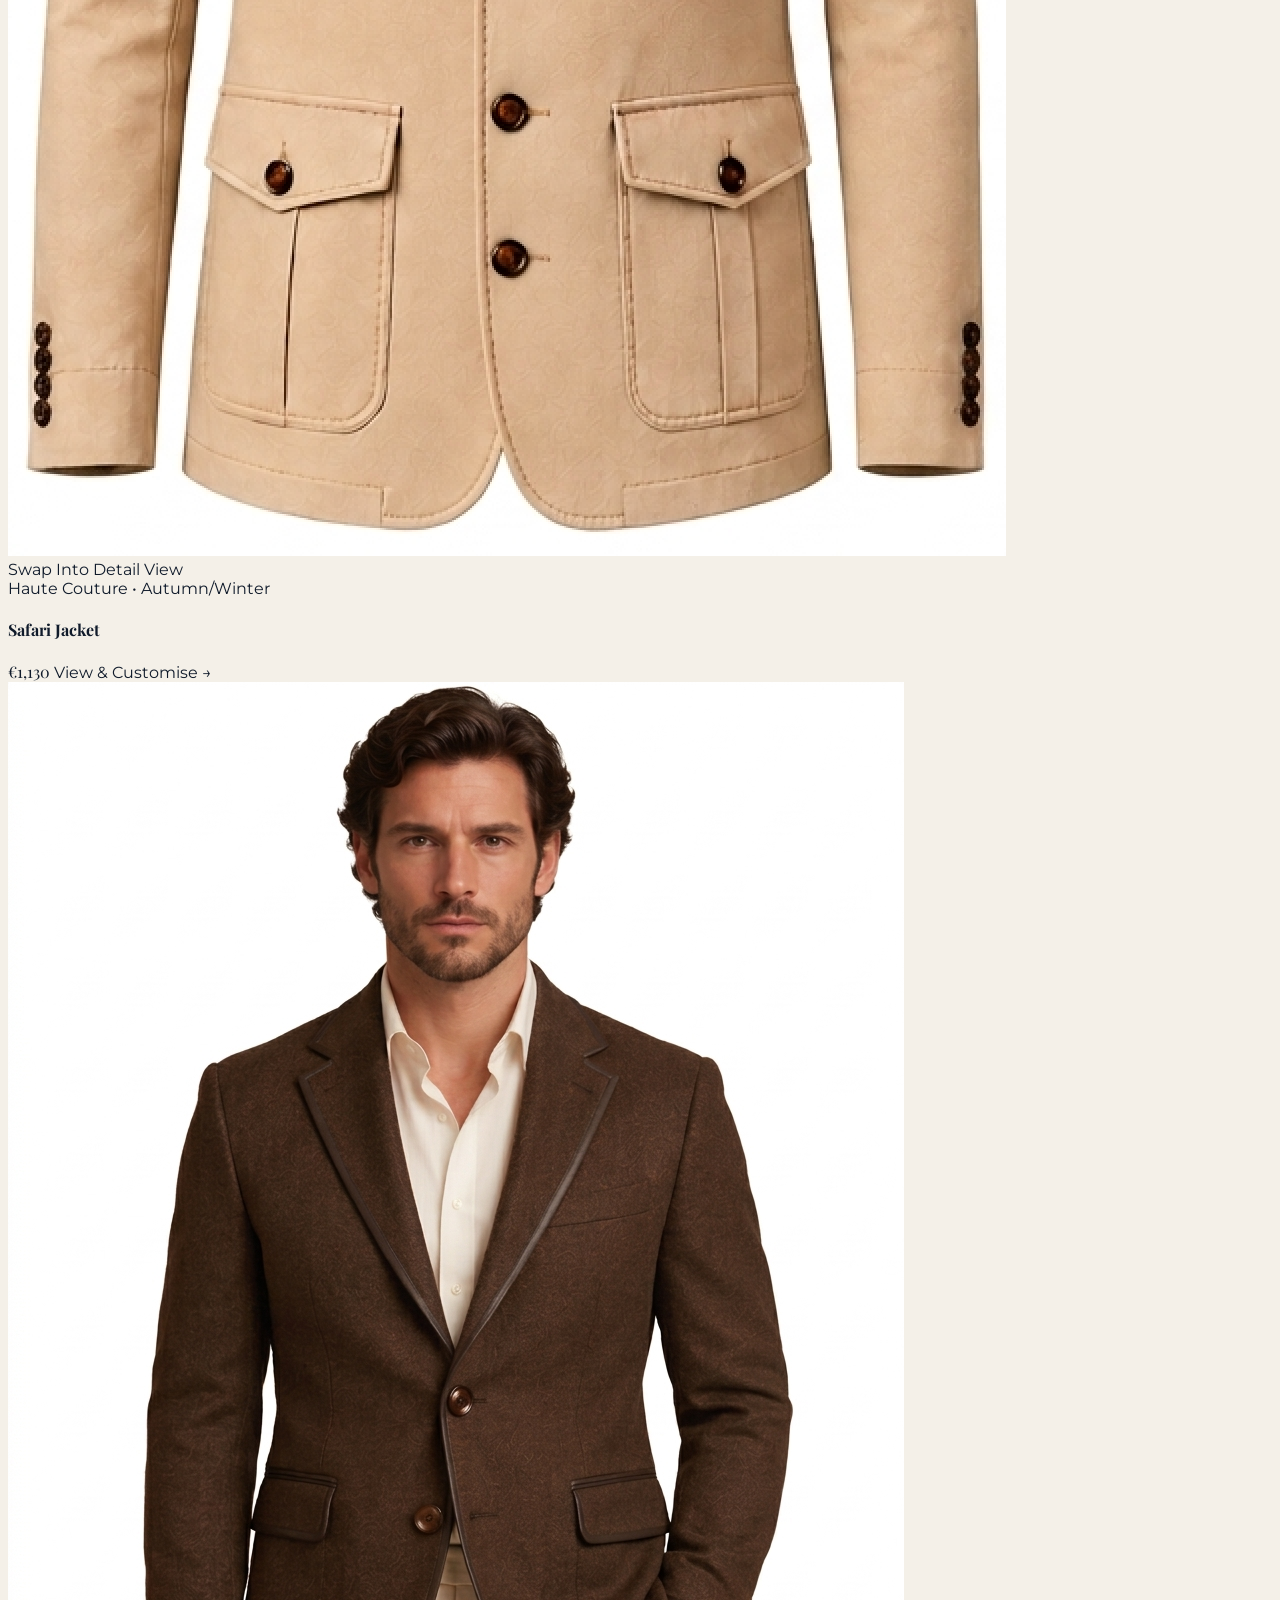
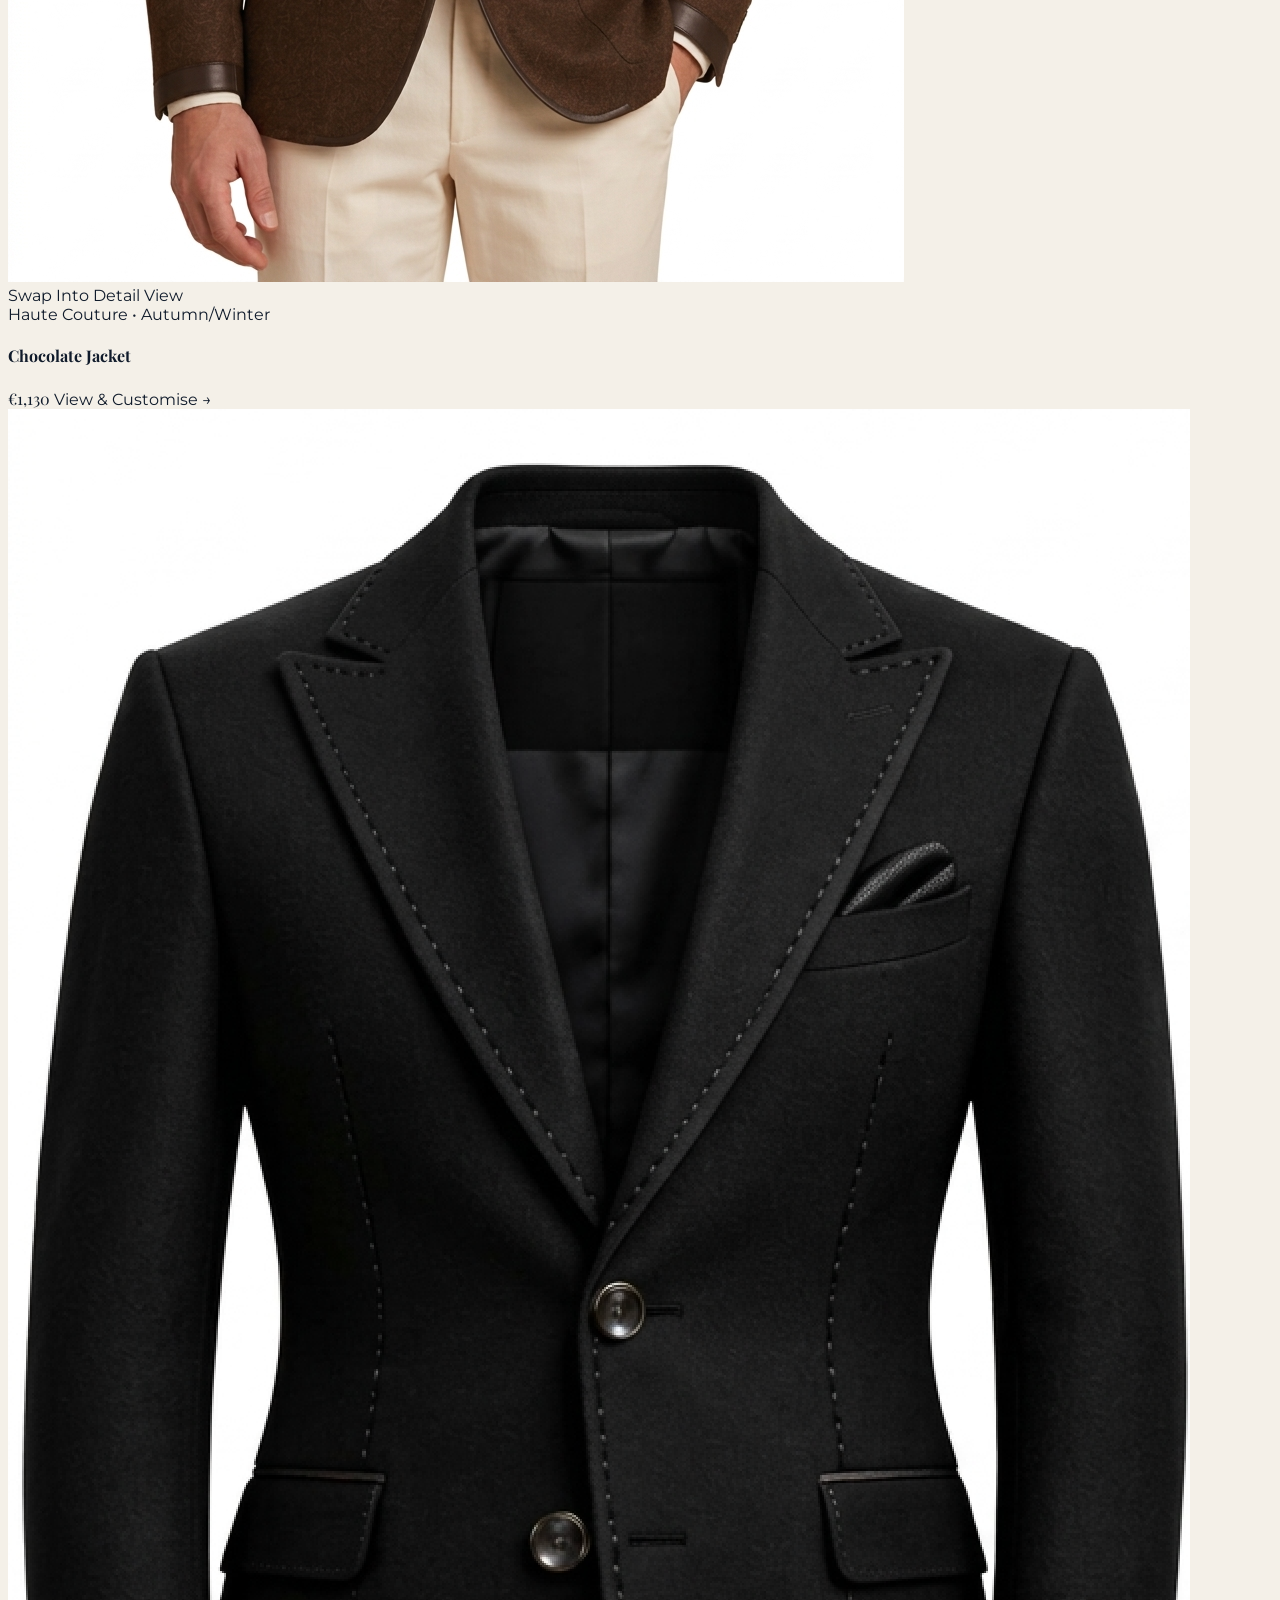
==== commit 30176c98: "imagenes" ====
--- a/alternative3.html
+++ b/alternative3.html
@@ -89,11 +89,12 @@
             <!-- Desktop Nav Links -->
             <nav class="hidden md:flex items-center space-x-7">
                 <a href="#home" class="text-xs uppercase tracking-[0.2em] text-champagne font-semibold transition-colors">Home</a>
-                <a href="#jackets-section" class="text-xs uppercase tracking-[0.2em] text-ivory/80 hover:text-champagne transition-colors">New Arrivals</a>
-                <a href="#coats-section" class="text-xs uppercase tracking-[0.2em] text-ivory/80 hover:text-champagne transition-colors">Collections</a>
+                <!-- <a href="#jackets-section" class="text-xs uppercase tracking-[0.2em] text-ivory/80 hover:text-champagne transition-colors">New Arrivals</a> -->
+                <!-- <a href="#coats-section" class="text-xs uppercase tracking-[0.2em] text-ivory/80 hover:text-champagne transition-colors">Collections</a> -->
                 <a href="#pdp-section" class="text-xs uppercase tracking-[0.2em] text-ivory/80 hover:text-champagne transition-colors">Men</a>
-                <a href="#buttons-section" class="text-xs uppercase tracking-[0.2em] text-ivory/80 hover:text-champagne transition-colors">Women</a>
+                <!-- <a href="#buttons-section" class="text-xs uppercase tracking-[0.2em] text-ivory/80 hover:text-champagne transition-colors">Women</a> -->
                 <a href="#philosophy" class="text-xs uppercase tracking-[0.2em] text-ivory/80 hover:text-champagne transition-colors">Journal</a>
+                <a href="#videos-section" class="text-xs uppercase tracking-[0.2em] text-ivory/80 hover:text-champagne transition-colors">Cinematic Campaigns</a>
                 <a href="#contact" class="text-xs uppercase tracking-[0.2em] text-ivory/80 hover:text-champagne transition-colors">Contact</a>
             </nav>
 
@@ -110,11 +111,12 @@
         <div id="mobile-menu" class="hidden md:hidden absolute top-20 left-0 w-full bg-midnight border-b border-platinum/20 shadow-2xl transition-all duration-300">
             <div class="flex flex-col px-8 py-6 space-y-4">
                 <a href="#home" class="mobile-link text-xs uppercase tracking-[0.2em] text-champagne py-2 border-b border-platinum/10 font-semibold">Home</a>
-                <a href="#jackets-section" class="mobile-link text-xs uppercase tracking-[0.2em] text-ivory py-2 border-b border-platinum/10">New Arrivals</a>
-                <a href="#coats-section" class="mobile-link text-xs uppercase tracking-[0.2em] text-ivory py-2 border-b border-platinum/10">Collections</a>
+                <!-- <a href="#jackets-section" class="mobile-link text-xs uppercase tracking-[0.2em] text-ivory py-2 border-b border-platinum/10">New Arrivals</a> -->
+                <!-- <a href="#coats-section" class="mobile-link text-xs uppercase tracking-[0.2em] text-ivory py-2 border-b border-platinum/10">Collections</a> -->
                 <a href="#pdp-section" class="mobile-link text-xs uppercase tracking-[0.2em] text-ivory py-2 border-b border-platinum/10">Men</a>
-                <a href="#buttons-section" class="mobile-link text-xs uppercase tracking-[0.2em] text-ivory py-2 border-b border-platinum/10">Women</a>
+                <!-- <a href="#buttons-section" class="mobile-link text-xs uppercase tracking-[0.2em] text-ivory py-2 border-b border-platinum/10">Women</a> -->
                 <a href="#philosophy" class="mobile-link text-xs uppercase tracking-[0.2em] text-ivory py-2 border-b border-platinum/10">Journal</a>
+                <a href="#videos-section" class="mobile-link text-xs uppercase tracking-[0.2em] text-ivory py-2">Cinematic Campaigns</a>
                 <a href="#contact" class="mobile-link text-xs uppercase tracking-[0.2em] text-ivory py-2">Contact</a>
             </div>
         </div>
@@ -136,9 +138,9 @@
                 "Elegance Redefined"
             </p>
             <div class="flex flex-col sm:flex-row items-center justify-center gap-4">
-                <a href="#jackets-section" class="w-full sm:w-auto px-10 py-4 bg-transparent text-champagne border border-champagne hover:bg-champagne hover:text-midnight transition-all duration-300 text-xs uppercase tracking-[0.25em] font-medium shadow-lg">
+                <!-- <a href="#jackets-section" class="w-full sm:w-auto px-10 py-4 bg-transparent text-champagne border border-champagne hover:bg-champagne hover:text-midnight transition-all duration-300 text-xs uppercase tracking-[0.25em] font-medium shadow-lg">
                     Shop The Collection
-                </a>
+                </a> -->
                 <a href="#philosophy" class="w-full sm:w-auto px-10 py-4 border border-platinum/30 text-ivory hover:border-ivory hover:bg-ivory/10 transition-all duration-300 text-xs uppercase tracking-[0.25em] font-medium">
                     The Philosophy
                 </a>
@@ -151,17 +153,17 @@
         </div>
     </section>
 
-    <!-- 1. Jackets Carousel Section (Warm Ivory / Alabaster Background) -->
+    <!-- 1. Jackets Carousel Section (Warm Ivory / Alabaster Background) --
     <section id="jackets-section" class="py-20 border-t border-platinum/30 bg-ivory">
         <div class="max-w-7xl mx-auto px-6 mb-8">
             <span class="text-champagne uppercase tracking-[0.3em] text-xs font-semibold block mb-2">Signature Masterpieces</span>
             <h2 class="font-serif text-3xl md:text-5xl text-midnight tracking-wide">Exquisite Jackets</h2>
         </div>
 
-        <!-- 100% Screen Width Container -->
+        !-- 100% Screen Width Container --
         <div id="jackets-carousel" class="relative w-full h-[85vh] min-h-[600px] overflow-hidden bg-white border-y border-platinum/30 shadow-sm">
             
-            <!-- Slide 1 -->
+            !-- Slide 1 --
             <div class="carousel-slide absolute inset-0 w-full h-full opacity-100 z-10 flex flex-col lg:flex-row items-center">
                 <div class="w-full lg:w-3/5 h-1/2 lg:h-full relative overflow-hidden">
                     <img src="https://images.unsplash.com/photo-1594938298603-c8148c4dae35?auto=format&fit=crop&w=1600&q=80" loading="lazy" alt="Sovereign Midnight Tuxedo" class="w-full h-full object-cover">
@@ -174,7 +176,7 @@
                 </div>
             </div>
 
-            <!-- Slide 2 -->
+            !-- Slide 2 --
             <div class="carousel-slide absolute inset-0 w-full h-full opacity-0 z-0 pointer-events-none flex flex-col lg:flex-row items-center">
                 <div class="w-full lg:w-3/5 h-1/2 lg:h-full relative overflow-hidden">
                     <img src="https://images.unsplash.com/photo-1507679799987-c73779587ccf?auto=format&fit=crop&w=1600&q=80" loading="lazy" alt="Double-Breasted Heritage Blazer" class="w-full h-full object-cover">
@@ -187,7 +189,7 @@
                 </div>
             </div>
 
-            <!-- Slide 3 -->
+            !-- Slide 3 --
             <div class="carousel-slide absolute inset-0 w-full h-full opacity-0 z-0 pointer-events-none flex flex-col lg:flex-row items-center">
                 <div class="w-full lg:w-3/5 h-1/2 lg:h-full relative overflow-hidden">
                     <img src="https://images.unsplash.com/photo-1617137984095-74e4e5e3613f?auto=format&fit=crop&w=1600&q=80" loading="lazy" alt="Cashmere Grand Sport Coat" class="w-full h-full object-cover">
@@ -200,7 +202,7 @@
                 </div>
             </div>
 
-            <!-- Slide 4 -->
+            !-- Slide 4 --
             <div class="carousel-slide absolute inset-0 w-full h-full opacity-0 z-0 pointer-events-none flex flex-col lg:flex-row items-center">
                 <div class="w-full lg:w-3/5 h-1/2 lg:h-full relative overflow-hidden">
                     <img src="https://images.unsplash.com/photo-1516257984-b1b4d707412e?auto=format&fit=crop&w=1600&q=80" loading="lazy" alt="Vanguard Brocade Dinner Jacket" class="w-full h-full object-cover">
@@ -213,7 +215,7 @@
                 </div>
             </div>
 
-            <!-- Slide 5 -->
+            !-- Slide 5 --
             <div class="carousel-slide absolute inset-0 w-full h-full opacity-0 z-0 pointer-events-none flex flex-col lg:flex-row items-center">
                 <div class="w-full lg:w-3/5 h-1/2 lg:h-full relative overflow-hidden">
                     <img src="https://images.unsplash.com/photo-1506794778202-cad84cf45f1d?auto=format&fit=crop&w=1600&q=80" loading="lazy" alt="Ambassador Executive Blazer" class="w-full h-full object-cover">
@@ -226,7 +228,7 @@
                 </div>
             </div>
 
-            <!-- Slide 6 -->
+            !-- Slide 6 --
             <div class="carousel-slide absolute inset-0 w-full h-full opacity-0 z-0 pointer-events-none flex flex-col lg:flex-row items-center">
                 <div class="w-full lg:w-3/5 h-1/2 lg:h-full relative overflow-hidden">
                     <img src="https://images.unsplash.com/photo-1492562080023-ab3db95bfbce?auto=format&fit=crop&w=1600&q=80" loading="lazy" alt="Milanese Pinstripe Jacket" class="w-full h-full object-cover">
@@ -239,7 +241,7 @@
                 </div>
             </div>
 
-            <!-- Slide 7 -->
+            !-- Slide 7 --
             <div class="carousel-slide absolute inset-0 w-full h-full opacity-0 z-0 pointer-events-none flex flex-col lg:flex-row items-center">
                 <div class="w-full lg:w-3/5 h-1/2 lg:h-full relative overflow-hidden">
                     <img src="https://images.unsplash.com/photo-1519085360753-af0119f7cbe7?auto=format&fit=crop&w=1600&q=80" loading="lazy" alt="Nordic Tweed Aristocrat Jacket" class="w-full h-full object-cover">
@@ -252,7 +254,7 @@
                 </div>
             </div>
 
-            <!-- Slide 8 -->
+            !-- Slide 8 --
             <div class="carousel-slide absolute inset-0 w-full h-full opacity-0 z-0 pointer-events-none flex flex-col lg:flex-row items-center">
                 <div class="w-full lg:w-3/5 h-1/2 lg:h-full relative overflow-hidden">
                     <img src="https://images.unsplash.com/photo-1500648767791-00dcc994a43e?auto=format&fit=crop&w=1600&q=80" loading="lazy" alt="Nocturne Silk-Lined Jacket" class="w-full h-full object-cover">
@@ -265,7 +267,7 @@
                 </div>
             </div>
 
-            <!-- Controls -->
+            !-- Controls --
             <div class="absolute bottom-8 right-8 z-20 flex items-center space-x-3">
                 <button class="carousel-prev w-12 h-12 bg-white/90 border border-platinum text-midnight hover:border-champagne hover:text-champagne flex items-center justify-center transition-colors shadow-sm" aria-label="Previous Slide">
                     <i class="fa-solid fa-arrow-left"></i>
@@ -275,7 +277,7 @@
                 </button>
             </div>
 
-            <!-- Indicators -->
+            !-- Indicators --
             <div class="absolute bottom-8 left-8 z-20 hidden sm:flex items-center space-x-2">
                 <button class="carousel-dot h-1.5 w-8 bg-champagne rounded-full transition-all" data-index="0"></button>
                 <button class="carousel-dot h-1.5 w-3 bg-platinum/60 rounded-full transition-all" data-index="1"></button>
@@ -287,8 +289,12 @@
                 <button class="carousel-dot h-1.5 w-3 bg-platinum/60 rounded-full transition-all" data-index="7"></button>
             </div>
         </div>
-    </section>
-
+    </section> -->
+
+    <!-- temporal -->
+    <!-- <section id="pdp-section234" class="py-24 border-t border-platinum/30 bg-alabaster">
+        <img src="./new/blue-jacket.png" class="w-full h-auto rounded-sm">
+    </section> -->
     <!-- 2. Interactive PDP Section (Product Detail Page Showcase) -->
     <section id="pdp-section" class="py-24 border-t border-platinum/30 bg-alabaster">
         <div class="max-w-7xl mx-auto px-6">
@@ -297,7 +303,7 @@
                 <span class="text-champagne uppercase tracking-[0.3em] text-xs font-semibold block mb-2">Bespoke Fitting Room</span>
                 <h2 id="pdp-title-main" class="font-serif text-3xl md:text-5xl text-midnight tracking-wide">The Grand Monarch Silk Tuxedo</h2>
             </div>
-
+                
             <!-- Main PDP Layout Container -->
             <div class="grid grid-cols-1 lg:grid-cols-12 gap-10 items-start">
                 
@@ -431,7 +437,7 @@
         </div>
     </section>
 
-    <!-- 4. Coats Carousel Section (100% Screen Width, 2 Full Crossfade Items) -->
+    <!-- 4. Coats Carousel Section (100% Screen Width, 2 Full Crossfade Items) --
     <section id="coats-section" class="py-20 border-t border-platinum/30 bg-alabaster">
         <div class="max-w-7xl mx-auto px-6 mb-8">
             <span class="text-champagne uppercase tracking-[0.3em] text-xs font-semibold block mb-2">Grand Outerwear</span>
@@ -439,7 +445,7 @@
         </div>
 
         <div id="coats-carousel" class="relative w-full h-[85vh] min-h-[600px] overflow-hidden bg-white border-y border-platinum/30 shadow-sm">
-            <!-- Slide 1 -->
+            !-- Slide 1 --
             <div class="carousel-slide absolute inset-0 w-full h-full opacity-100 z-10 flex flex-col lg:flex-row items-center">
                 <div class="w-full lg:w-3/5 h-1/2 lg:h-full relative overflow-hidden">
                     <img src="https://images.unsplash.com/photo-1544441893-675973e31985?auto=format&fit=crop&w=1600&q=80" loading="lazy" alt="Sovereign Double-Face Overcoat" class="w-full h-full object-cover">
@@ -452,7 +458,7 @@
                 </div>
             </div>
 
-            <!-- Slide 2 -->
+            !-- Slide 2 --
             <div class="carousel-slide absolute inset-0 w-full h-full opacity-0 z-0 pointer-events-none flex flex-col lg:flex-row items-center">
                 <div class="w-full lg:w-3/5 h-1/2 lg:h-full relative overflow-hidden">
                     <img src="https://images.unsplash.com/photo-1539571696357-5a69c17a67c6?auto=format&fit=crop&w=1600&q=80" loading="lazy" alt="Regent Long Trench Overcoat" class="w-full h-full object-cover">
@@ -465,7 +471,7 @@
                 </div>
             </div>
 
-            <!-- Controls -->
+            !-- Controls --
             <div class="absolute bottom-8 right-8 z-20 flex items-center space-x-3">
                 <button class="carousel-prev w-12 h-12 bg-white/90 border border-platinum text-midnight hover:border-champagne hover:text-champagne flex items-center justify-center transition-colors shadow-sm" aria-label="Previous Slide">
                     <i class="fa-solid fa-arrow-left"></i>
@@ -475,15 +481,15 @@
                 </button>
             </div>
 
-            <!-- Indicators -->
+            !-- Indicators --
             <div class="absolute bottom-8 left-8 z-20 hidden sm:flex items-center space-x-2">
                 <button class="carousel-dot h-1.5 w-8 bg-champagne rounded-full transition-all" data-index="0"></button>
                 <button class="carousel-dot h-1.5 w-3 bg-platinum/60 rounded-full transition-all" data-index="1"></button>
             </div>
         </div>
-    </section>
-
-    <!-- 5. Buttons & Details Carousel Section (100% Screen Width, 2 Full Crossfade Items) -->
+    </section> -->
+
+    <!-- 5. Buttons & Details Carousel Section (100% Screen Width, 2 Full Crossfade Items) --
     <section id="buttons-section" class="py-20 border-t border-platinum/30 bg-ivory">
         <div class="max-w-7xl mx-auto px-6 mb-8">
             <span class="text-champagne uppercase tracking-[0.3em] text-xs font-semibold block mb-2">Bespoke Hardware & Craftsmanship</span>
@@ -491,7 +497,7 @@
         </div>
 
         <div id="buttons-carousel" class="relative w-full h-[85vh] min-h-[600px] overflow-hidden bg-white border-y border-platinum/30 shadow-sm">
-            <!-- Slide 1 -->
+            !-- Slide 1 --
             <div class="carousel-slide absolute inset-0 w-full h-full opacity-100 z-10 flex flex-col lg:flex-row items-center">
                 <div class="w-full lg:w-3/5 h-1/2 lg:h-full relative overflow-hidden">
                     <img src="https://images.unsplash.com/photo-1584917865442-de89df76afd3?auto=format&fit=crop&w=1600&q=80" loading="lazy" alt="Engraved Buffalo Horn Buttons" class="w-full h-full object-cover">
@@ -504,7 +510,7 @@
                 </div>
             </div>
 
-            <!-- Slide 2 -->
+            !-- Slide 2 --
             <div class="carousel-slide absolute inset-0 w-full h-full opacity-0 z-0 pointer-events-none flex flex-col lg:flex-row items-center">
                 <div class="w-full lg:w-3/5 h-1/2 lg:h-full relative overflow-hidden">
                     <img src="https://images.unsplash.com/photo-1598554747436-c9293d6a588f?auto=format&fit=crop&w=1600&q=80" loading="lazy" alt="Hand-Sewn Silk Cupro Lining" class="w-full h-full object-cover">
@@ -517,7 +523,7 @@
                 </div>
             </div>
 
-            <!-- Controls -->
+            !-- Controls --
             <div class="absolute bottom-8 right-8 z-20 flex items-center space-x-3">
                 <button class="carousel-prev w-12 h-12 bg-white/90 border border-platinum text-midnight hover:border-champagne hover:text-champagne flex items-center justify-center transition-colors shadow-sm" aria-label="Previous Slide">
                     <i class="fa-solid fa-arrow-left"></i>
@@ -527,13 +533,13 @@
                 </button>
             </div>
 
-            <!-- Indicators -->
+            !-- Indicators --
             <div class="absolute bottom-8 left-8 z-20 hidden sm:flex items-center space-x-2">
                 <button class="carousel-dot h-1.5 w-8 bg-champagne rounded-full transition-all" data-index="0"></button>
                 <button class="carousel-dot h-1.5 w-3 bg-platinum/60 rounded-full transition-all" data-index="1"></button>
             </div>
         </div>
-    </section>
+    </section>-->
 
     <!-- 6. Presentation / Brand Philosophy Manifesto -->
     <section id="philosophy" class="py-28 bg-ivory border-t border-platinum/30 text-center">
@@ -553,20 +559,20 @@
                     Maison Christenzen was born from a personal conviction: to preserve the essence of masculine elegance, the integrity of character, and the enduring distinction of a true gentleman.
                 </p>
                 <p>
-                    Inspired by men who live by their principles, act with purpose, and carry themselves with quiet confidence. Men whose character is reflected in their actions, whose individuality requires no explanation, and whose presence leaves a lasting impression.
+                    Inspired by men who live by their principles, act with purpose, and carry themselves with quiet confidence. Men defined by integrity and individuality, whose presence alone leaves a lasting impression.
                 </p>
                 <p>
                     This philosophy became the foundation of Maison Christenzen.
                 </p>
                 <p>
-                    Our ambition was never simply to create beautiful jackets. We envisioned garments that enhance the masculine silhouette, complement individuality, and bring a natural sense of refinement to the man wearing them.
+                    Our ambition was never simply to create beautiful jackets. We envisioned garments that enhance the masculine silhouette, complement individuality, and bring a natural sense of refinement to the man wearing them.Our ambition was never simply to create beautiful jackets. We envisioned garments that enhance the masculine silhouette, complement individuality, and bring a naturall sense of refinement to the man wearing them.
                 </p>
             </div>
 
             <div class="mt-16 pt-12 border-t border-platinum/40">
                 <p class="text-xs uppercase tracking-[0.3em] text-champagne font-semibold mb-2">MAISON CHRISTENZEN</p>
                 <p class="font-serif italic text-2xl md:text-3xl text-midnight tracking-wide">
-                    "Luxury Is Not Announced. It Is Recognized."
+                    "Luxury is not announced. It is recognized."
                 </p>
             </div>
         </div>
@@ -747,15 +753,15 @@
                     { name: 'Royal Charcoal', hex: '#2A2E35' }
                 ],
                 images: [
-                    './jacket-black/1.png',
-                    './jacket-black/2.png',
-                    './jacket-black/3.png',
-                    './jacket-black/4.png',
-                    './jacket-black/5.png',
-                    './jacket-black/6.png',
-                    './jacket-black/7.png',
-                    './jacket-black/8.png',
-                    './jacket-black/9.png',
+                    './jackets/luxury-black-jacket/1.png',
+                    './jackets/luxury-black-jacket/2.png',
+                    './jackets/luxury-black-jacket/3.png',
+                    './jackets/luxury-black-jacket/4.png',
+                    './jackets/luxury-black-jacket/5.png',
+                    './jackets/luxury-black-jacket/6.png',
+                    './jackets/luxury-black-jacket/7.png',
+                    './jackets/luxury-black-jacket/8.png',
+                    './jackets/luxury-black-jacket/9.png',
                 ]
             },
             {
@@ -777,22 +783,22 @@
                     { name: 'Royal Charcoal', hex: '#2A2E35' }
                 ],
                 images: [
-                    './jacket-red/1.png',
-                    './jacket-red/2.png',
-                    './jacket-red/3.png',
-                    './jacket-red/4.png',
-                    './jacket-red/5.png',
-                    './jacket-red/6.png',
-                    './jacket-red/7.png',
-                    './jacket-red/8.png',
-                    './jacket-red/9.png',
-                    './jacket-red/10.png',
-                    './jacket-red/11.png',
-                    './jacket-red/12.png',
-                    './jacket-red/13.png',
-                    './jacket-red/14.png',
-                    './jacket-red/15.png',
-                    './jacket-red/16.png',
+                    './jackets/red-jacket/1.png',
+                    './jackets/red-jacket/2.png',
+                    './jackets/red-jacket/3.png',
+                    './jackets/red-jacket/4.png',
+                    './jackets/red-jacket/5.png',
+                    './jackets/red-jacket/6.png',
+                    './jackets/red-jacket/7.png',
+                    './jackets/red-jacket/8.png',
+                    './jackets/red-jacket/9.png',
+                    './jackets/red-jacket/10.png',
+                    './jackets/red-jacket/11.png',
+                    './jackets/red-jacket/12.png',
+                    './jackets/red-jacket/13.png',
+                    './jackets/red-jacket/14.png',
+                    './jackets/red-jacket/15.png',
+                    './jackets/red-jacket/16.png',
                 ]
             },
             {
@@ -814,14 +820,262 @@
                     { name: 'Royal Charcoal', hex: '#2A2E35' }
                 ],
                 images: [
-                    './fabric-black-jacket/1.png',
-                    './fabric-black-jacket/2.png',
-                    './fabric-black-jacket/3.png',
-                    './fabric-black-jacket/4.png',
-                    './fabric-black-jacket/5.png',
-                    './fabric-black-jacket/6.png',
-                    './fabric-black-jacket/7.png',
-                    './fabric-black-jacket/8.png',
+                    './jackets/fabric-black-jacket/1.png',
+                    './jackets/fabric-black-jacket/2.png',
+                    './jackets/fabric-black-jacket/3.png',
+                    './jackets/fabric-black-jacket/4.png',
+                    './jackets/fabric-black-jacket/5.png',
+                    './jackets/fabric-black-jacket/6.png',
+                    './jackets/fabric-black-jacket/7.png',
+                    './jackets/fabric-black-jacket/8.png',
+                ]
+            },
+            {
+                id: 'pdp-4',
+                title: 'Fabric Blue Jacket',
+                subtitle: 'Haute Couture • Autumn/Winter',
+                price: '€2,130',
+                description: 'Engineered from Mulberry silk and virgin merino wool. Features hand-padded peak lapels, sculpted chest canvassing, and signature laser-engraved buffalo horn hardware.',
+                fabric: '70% Mulberry Silk, 30% Virgin Merino Wool. Specialised dry clean only.',
+                details: [
+                    'Fully canvassed chest construction',
+                    'Hand-stitched silk cupro inner lining',
+                    'Real horn buttons with subtle laser crest engraving',
+                    'Double welt pockets with silk piping'
+                ],
+                colors: [
+                    { name: 'Midnight Obsidian', hex: '#101B2B' },
+                    { name: 'Champagne Velvet', hex: '#C4AA83' },
+                    { name: 'Royal Charcoal', hex: '#2A2E35' }
+                ],
+                images: [
+                    './jackets/blue-jacket/1.png',
+                    './jackets/blue-jacket/2.png',
+                    './jackets/blue-jacket/3.png',
+                    './jackets/blue-jacket/4.png',
+                    './jackets/blue-jacket/5.png',
+                    './jackets/blue-jacket/6.png',
+                    './jackets/blue-jacket/7.png',
+                    './jackets/blue-jacket/8.png',
+                ]
+            },
+            {
+                id: 'pdp-5',
+                title: 'Navy Blue Jacket',
+                subtitle: 'Haute Couture • Autumn/Winter',
+                price: '€1,130',
+                description: 'Engineered from Mulberry silk and virgin merino wool. Features hand-padded peak lapels, sculpted chest canvassing, and signature laser-engraved buffalo horn hardware.',
+                fabric: '70% Mulberry Silk, 30% Virgin Merino Wool. Specialised dry clean only.',
+                details: [
+                    'Fully canvassed chest construction',
+                    'Hand-stitched silk cupro inner lining',
+                    'Real horn buttons with subtle laser crest engraving',
+                    'Double welt pockets with silk piping'
+                ],
+                colors: [
+                    { name: 'Midnight Obsidian', hex: '#101B2B' },
+                    { name: 'Champagne Velvet', hex: '#C4AA83' },
+                    { name: 'Royal Charcoal', hex: '#2A2E35' }
+                ],
+                images: [
+                    './jackets/navy-blue-jacket/1.png',
+                    './jackets/navy-blue-jacket/2.png',
+                    './jackets/navy-blue-jacket/3.png',
+                    './jackets/navy-blue-jacket/4.png',
+                    './jackets/navy-blue-jacket/5.png',
+                    './jackets/navy-blue-jacket/6.png',
+                    './jackets/navy-blue-jacket/7.png',
+                ]
+            },
+            {
+                id: 'pdp-6',
+                title: 'Orange Jacket',
+                subtitle: 'Haute Couture • Autumn/Winter',
+                price: '€1,130',
+                description: 'Engineered from Mulberry silk and virgin merino wool. Features hand-padded peak lapels, sculpted chest canvassing, and signature laser-engraved buffalo horn hardware.',
+                fabric: '70% Mulberry Silk, 30% Virgin Merino Wool. Specialised dry clean only.',
+                details: [
+                    'Fully canvassed chest construction',
+                    'Hand-stitched silk cupro inner lining',
+                    'Real horn buttons with subtle laser crest engraving',
+                    'Double welt pockets with silk piping'
+                ],
+                colors: [
+                    { name: 'Midnight Obsidian', hex: '#101B2B' },
+                    { name: 'Champagne Velvet', hex: '#C4AA83' },
+                    { name: 'Royal Charcoal', hex: '#2A2E35' }
+                ],
+                images: [
+                    './jackets/orange-jacket/1.png',
+                    './jackets/orange-jacket/2.png',
+                    './jackets/orange-jacket/3.png',
+                    './jackets/orange-jacket/4.png',
+                    './jackets/orange-jacket/5.png',
+                    './jackets/orange-jacket/6.png',
+                    './jackets/orange-jacket/7.png',
+                ]
+            },
+            {
+                id: 'pdp-7',
+                title: 'Safari Jacket',
+                subtitle: 'Haute Couture • Autumn/Winter',
+                price: '€1,130',
+                description: 'Engineered from Mulberry silk and virgin merino wool. Features hand-padded peak lapels, sculpted chest canvassing, and signature laser-engraved buffalo horn hardware.',
+                fabric: '70% Mulberry Silk, 30% Virgin Merino Wool. Specialised dry clean only.',
+                details: [
+                    'Fully canvassed chest construction',
+                    'Hand-stitched silk cupro inner lining',
+                    'Real horn buttons with subtle laser crest engraving',
+                    'Double welt pockets with silk piping'
+                ],
+                colors: [
+                    { name: 'Midnight Obsidian', hex: '#101B2B' },
+                    { name: 'Champagne Velvet', hex: '#C4AA83' },
+                    { name: 'Royal Charcoal', hex: '#2A2E35' }
+                ],
+                images: [
+                    './jackets/safari-jacket/1.png',
+                    './jackets/safari-jacket/2.png',
+                    './jackets/safari-jacket/3.png',
+                ]
+            },
+            {
+                id: 'pdp-8',
+                title: 'Chocolate Jacket',
+                subtitle: 'Haute Couture • Autumn/Winter',
+                price: '€1,130',
+                description: 'Engineered from Mulberry silk and virgin merino wool. Features hand-padded peak lapels, sculpted chest canvassing, and signature laser-engraved buffalo horn hardware.',
+                fabric: '70% Mulberry Silk, 30% Virgin Merino Wool. Specialised dry clean only.',
+                details: [
+                    'Fully canvassed chest construction',
+                    'Hand-stitched silk cupro inner lining',
+                    'Real horn buttons with subtle laser crest engraving',
+                    'Double welt pockets with silk piping'
+                ],
+                colors: [
+                    { name: 'Midnight Obsidian', hex: '#101B2B' },
+                    { name: 'Champagne Velvet', hex: '#C4AA83' },
+                    { name: 'Royal Charcoal', hex: '#2A2E35' }
+                ],
+                images: [
+                    './jackets/chocolate-jacket/1.jpeg',
+                    './jackets/chocolate-jacket/2.png',
+                    './jackets/chocolate-jacket/3.png',
+                    './jackets/chocolate-jacket/4.png',
+                    './jackets/chocolate-jacket/5.png',
+                    './jackets/chocolate-jacket/6.png',
+                    './jackets/chocolate-jacket/7.png',
+                ]
+            },
+            {
+                id: 'pdp-9',
+                title: 'Black Jacket',
+                subtitle: 'Haute Couture • Autumn/Winter',
+                price: '€1,130',
+                description: 'Engineered from Mulberry silk and virgin merino wool. Features hand-padded peak lapels, sculpted chest canvassing, and signature laser-engraved buffalo horn hardware.',
+                fabric: '70% Mulberry Silk, 30% Virgin Merino Wool. Specialised dry clean only.',
+                details: [
+                    'Fully canvassed chest construction',
+                    'Hand-stitched silk cupro inner lining',
+                    'Real horn buttons with subtle laser crest engraving',
+                    'Double welt pockets with silk piping'
+                ],
+                colors: [
+                    { name: 'Midnight Obsidian', hex: '#101B2B' },
+                    { name: 'Champagne Velvet', hex: '#C4AA83' },
+                    { name: 'Royal Charcoal', hex: '#2A2E35' }
+                ],
+                images: [
+                    './jackets/black-jacket/1.png',
+                    './jackets/black-jacket/2.png',
+                    './jackets/black-jacket/3.png',
+                    './jackets/black-jacket/4.png',
+                ]
+            },
+            {
+                id: 'pdp-10',
+                title: 'Baby Alpaca Heritage Beige Jacket',
+                subtitle: 'Haute Couture • Autumn/Winter',
+                price: '€1,130',
+                description: 'Engineered from Mulberry silk and virgin merino wool. Features hand-padded peak lapels, sculpted chest canvassing, and signature laser-engraved buffalo horn hardware.',
+                fabric: '70% Mulberry Silk, 30% Virgin Merino Wool. Specialised dry clean only.',
+                details: [
+                    'Fully canvassed chest construction',
+                    'Hand-stitched silk cupro inner lining',
+                    'Real horn buttons with subtle laser crest engraving',
+                    'Double welt pockets with silk piping'
+                ],
+                colors: [
+                    { name: 'Midnight Obsidian', hex: '#101B2B' },
+                    { name: 'Champagne Velvet', hex: '#C4AA83' },
+                    { name: 'Royal Charcoal', hex: '#2A2E35' }
+                ],
+                images: [
+                    './jackets/baby-alpaca-heritage-beigh-jacket/1.png',
+                    './jackets/baby-alpaca-heritage-beigh-jacket/2.png',
+                    './jackets/baby-alpaca-heritage-beigh-jacket/3.png',
+                    './jackets/baby-alpaca-heritage-beigh-jacket/4.png',
+                    './jackets/baby-alpaca-heritage-beigh-jacket/5.png',
+                    './jackets/baby-alpaca-heritage-beigh-jacket/6.png',
+                    './jackets/baby-alpaca-heritage-beigh-jacket/7.png',
+                    './jackets/baby-alpaca-heritage-beigh-jacket/8.png',
+                    './jackets/baby-alpaca-heritage-beigh-jacket/9.png',
+                    './jackets/baby-alpaca-heritage-beigh-jacket/10.png',
+                ]
+            },
+            {
+                id: 'pdp-11',
+                title: 'Alpaca Light Brown Jacket',
+                subtitle: 'Haute Couture • Autumn/Winter',
+                price: '€1,130',
+                description: 'Engineered from Mulberry silk and virgin merino wool. Features hand-padded peak lapels, sculpted chest canvassing, and signature laser-engraved buffalo horn hardware.',
+                fabric: '70% Mulberry Silk, 30% Virgin Merino Wool. Specialised dry clean only.',
+                details: [
+                    'Fully canvassed chest construction',
+                    'Hand-stitched silk cupro inner lining',
+                    'Real horn buttons with subtle laser crest engraving',
+                    'Double welt pockets with silk piping'
+                ],
+                colors: [
+                    { name: 'Midnight Obsidian', hex: '#101B2B' },
+                    { name: 'Champagne Velvet', hex: '#C4AA83' },
+                    { name: 'Royal Charcoal', hex: '#2A2E35' }
+                ],
+                images: [
+                    './jackets/alpaca-light-brown-jacket/1.png',
+                    './jackets/alpaca-light-brown-jacket/2.png',
+                    './jackets/alpaca-light-brown-jacket/3.png',
+                    './jackets/alpaca-light-brown-jacket/4.png',
+                    './jackets/alpaca-light-brown-jacket/5.png',
+                    './jackets/alpaca-light-brown-jacket/6.png',
+                    './jackets/alpaca-light-brown-jacket/7.png',
+                    './jackets/alpaca-light-brown-jacket/8.png',
+                    './jackets/alpaca-light-brown-jacket/9.png',
+                    './jackets/alpaca-light-brown-jacket/10.png',
+                ]
+            },
+            {
+                id: 'pdp-12',
+                title: 'Brown Jacket Cuero Tela',
+                subtitle: 'Haute Couture • Autumn/Winter',
+                price: '€1,130',
+                description: 'Engineered from Mulberry silk and virgin merino wool. Features hand-padded peak lapels, sculpted chest canvassing, and signature laser-engraved buffalo horn hardware.',
+                fabric: '70% Mulberry Silk, 30% Virgin Merino Wool. Specialised dry clean only.',
+                details: [
+                    'Fully canvassed chest construction',
+                    'Hand-stitched silk cupro inner lining',
+                    'Real horn buttons with subtle laser crest engraving',
+                    'Double welt pockets with silk piping'
+                ],
+                colors: [
+                    { name: 'Midnight Obsidian', hex: '#101B2B' },
+                    { name: 'Champagne Velvet', hex: '#C4AA83' },
+                    { name: 'Royal Charcoal', hex: '#2A2E35' }
+                ],
+                images: [
+                    './jackets/brown-jacket-cuero-tela/1.png',
+                    './jackets/brown-jacket-cuero-tela/2.png',
+                    './jackets/brown-jacket-cuero-tela/3.png',
                 ]
             },
         ];
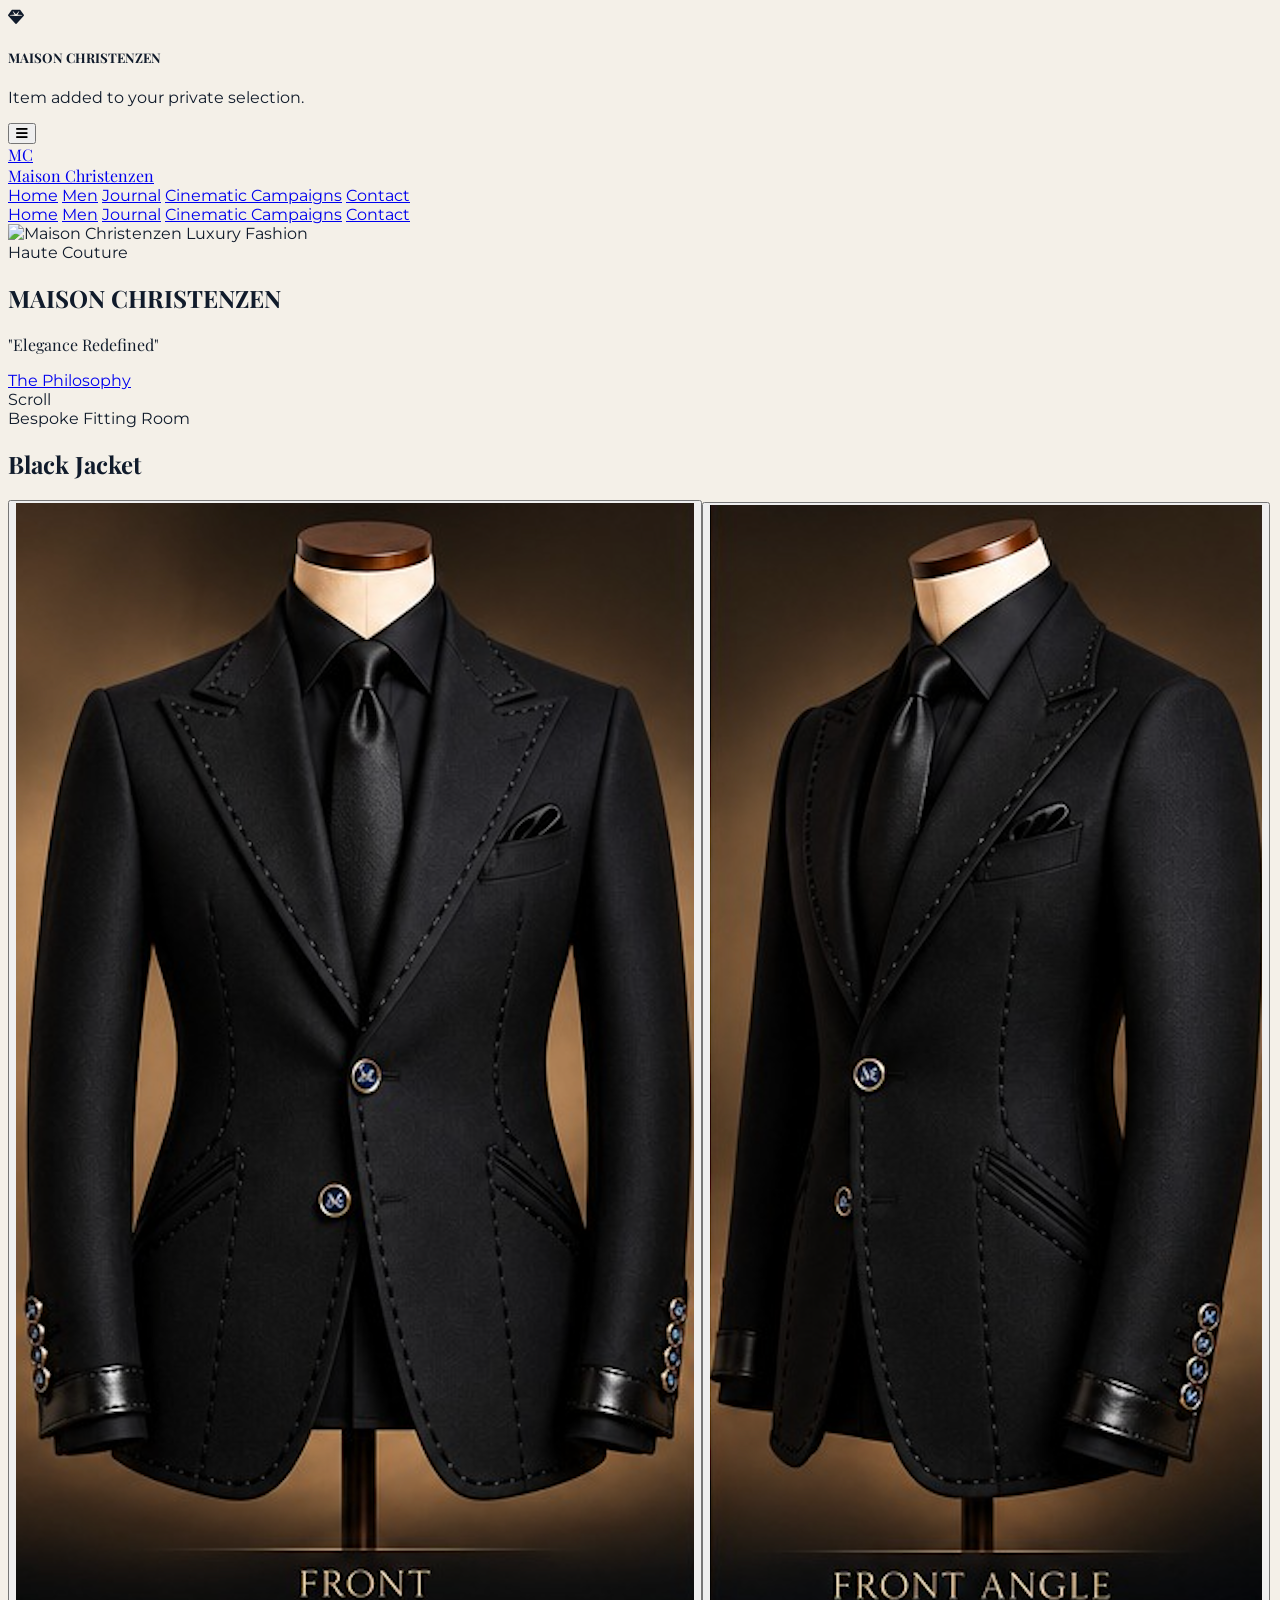
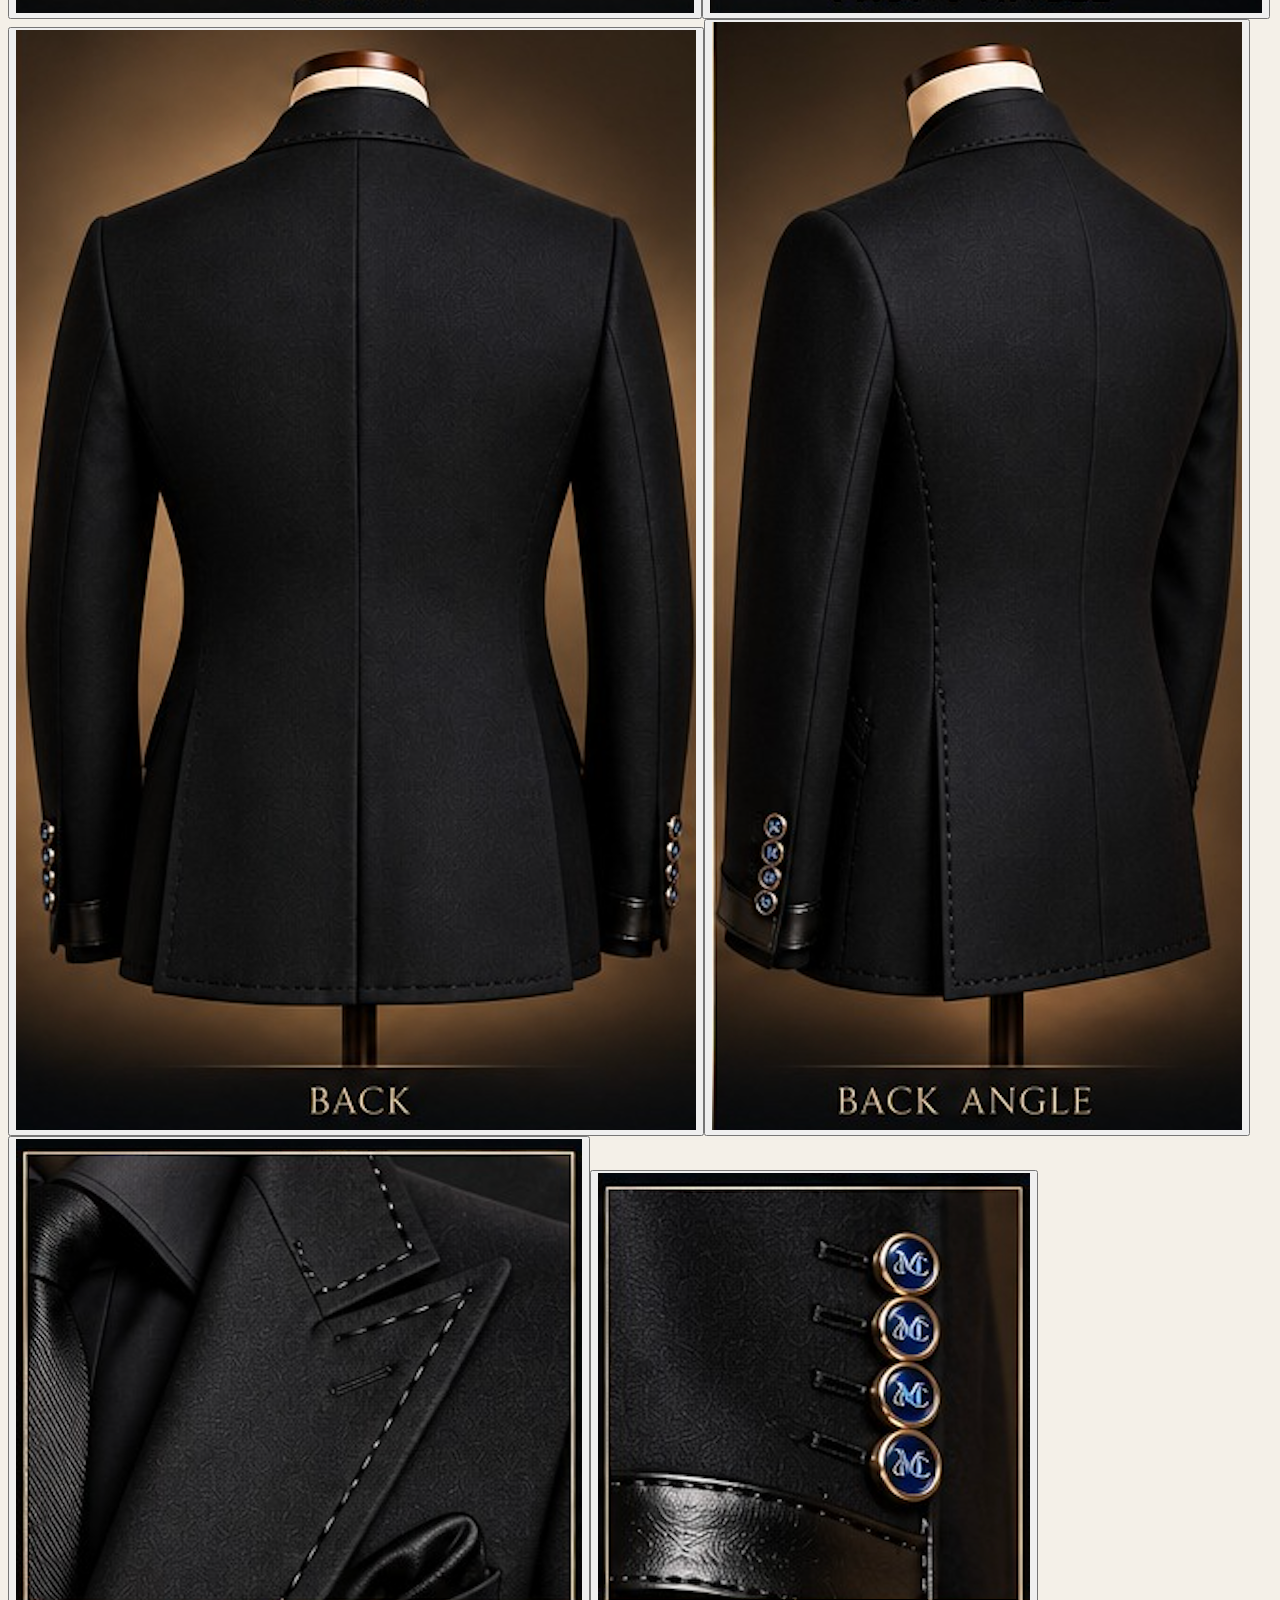
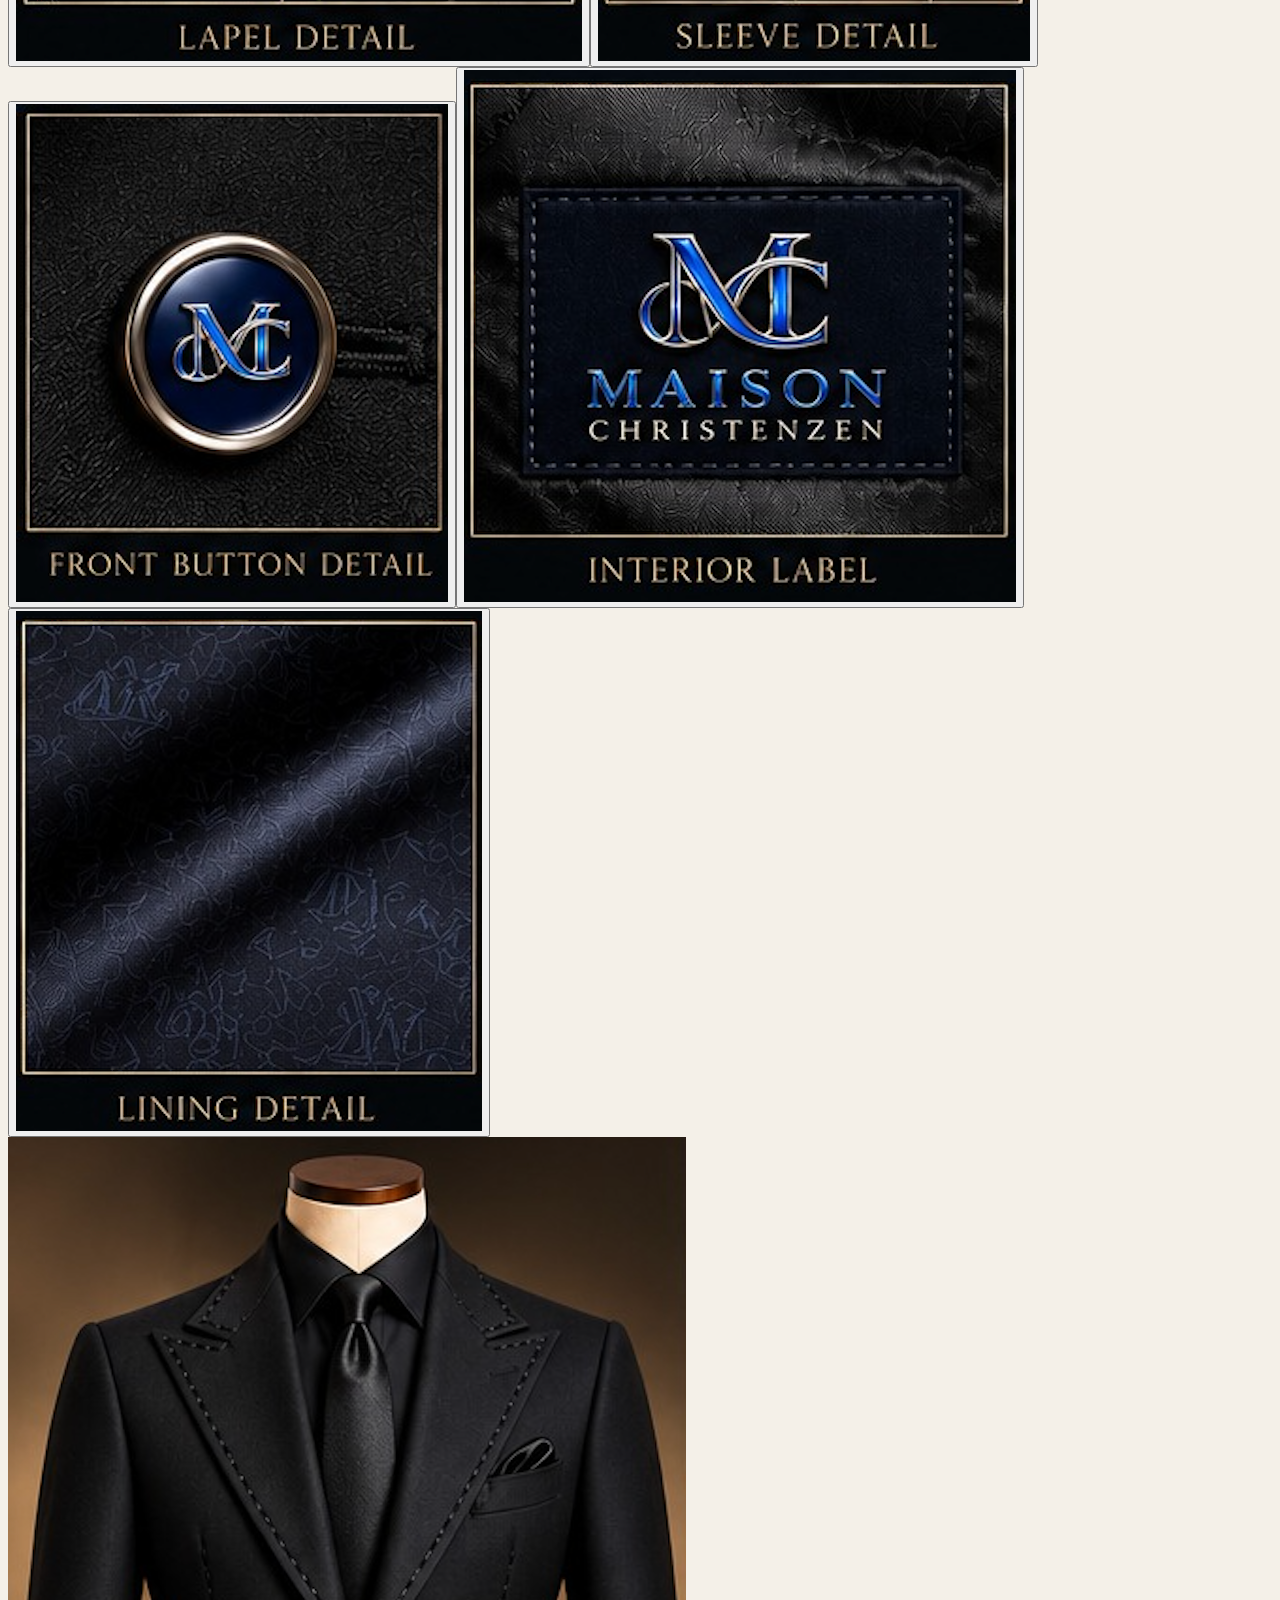
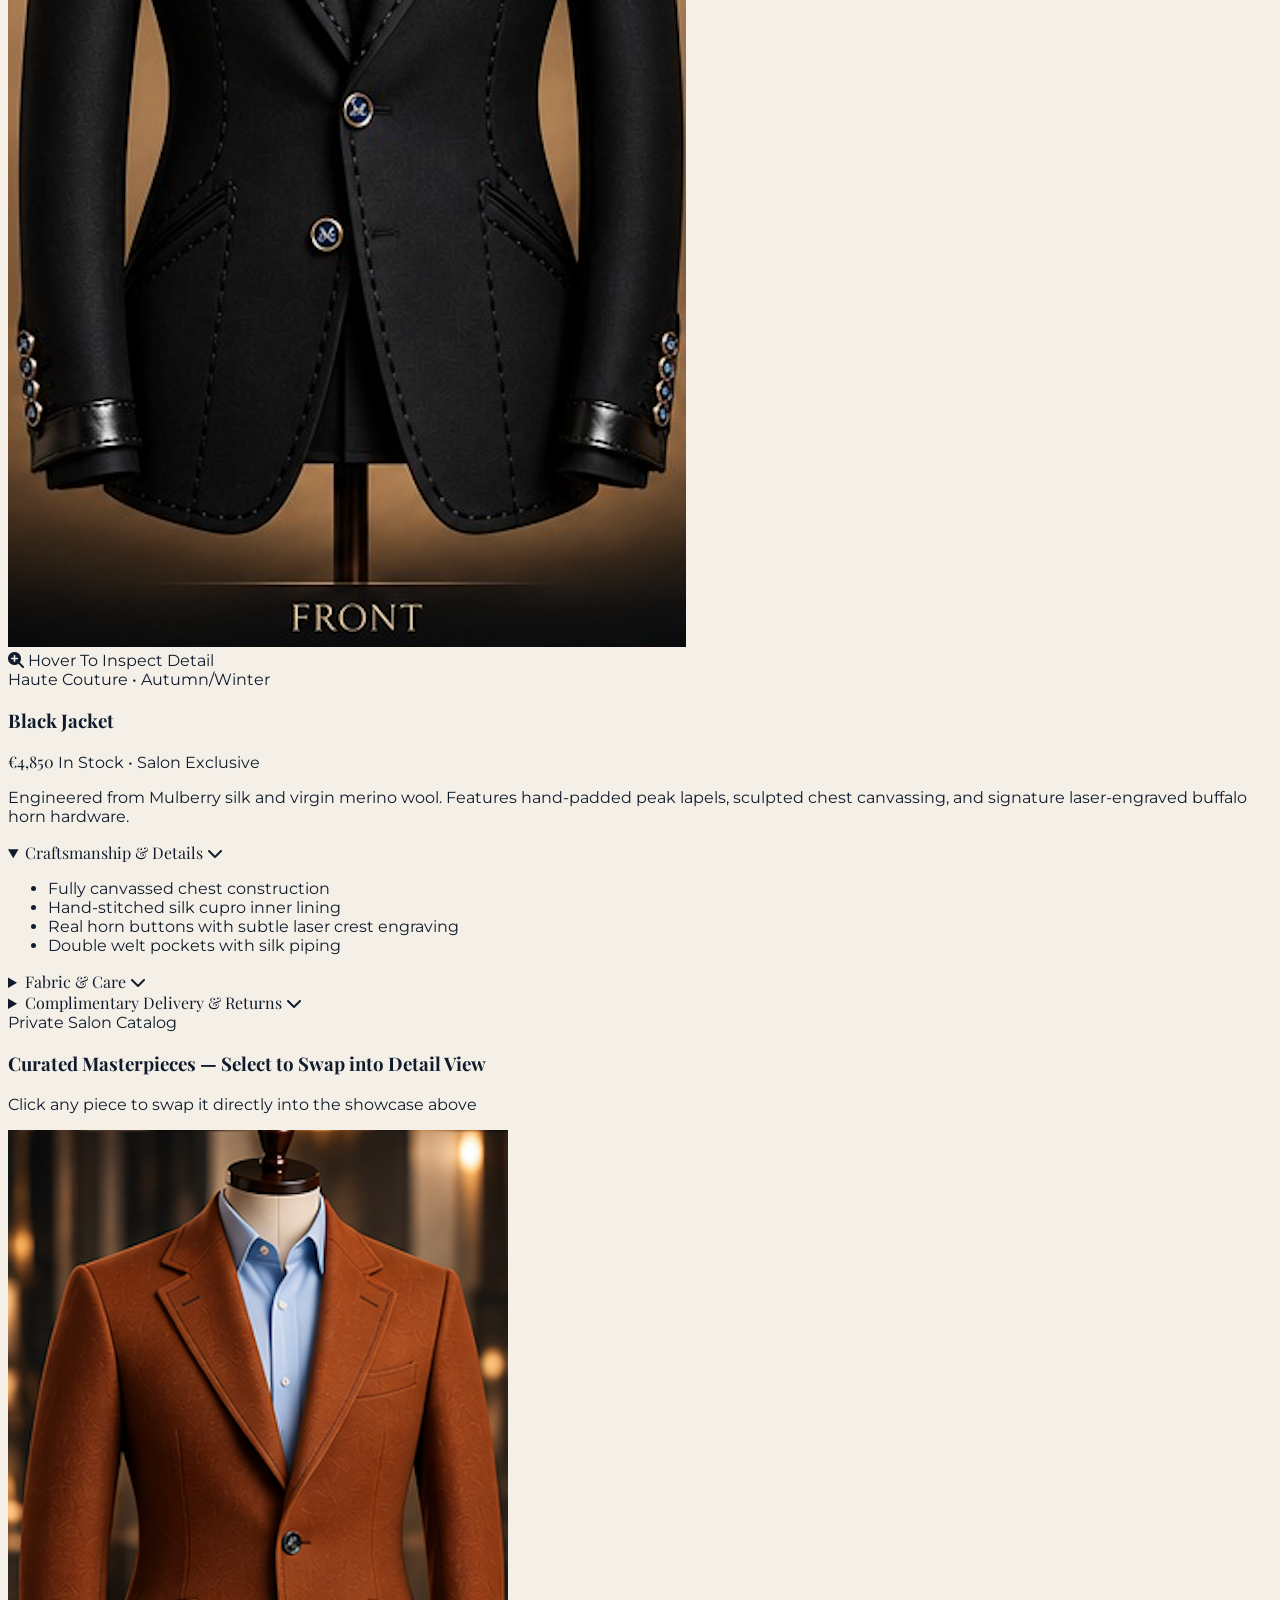
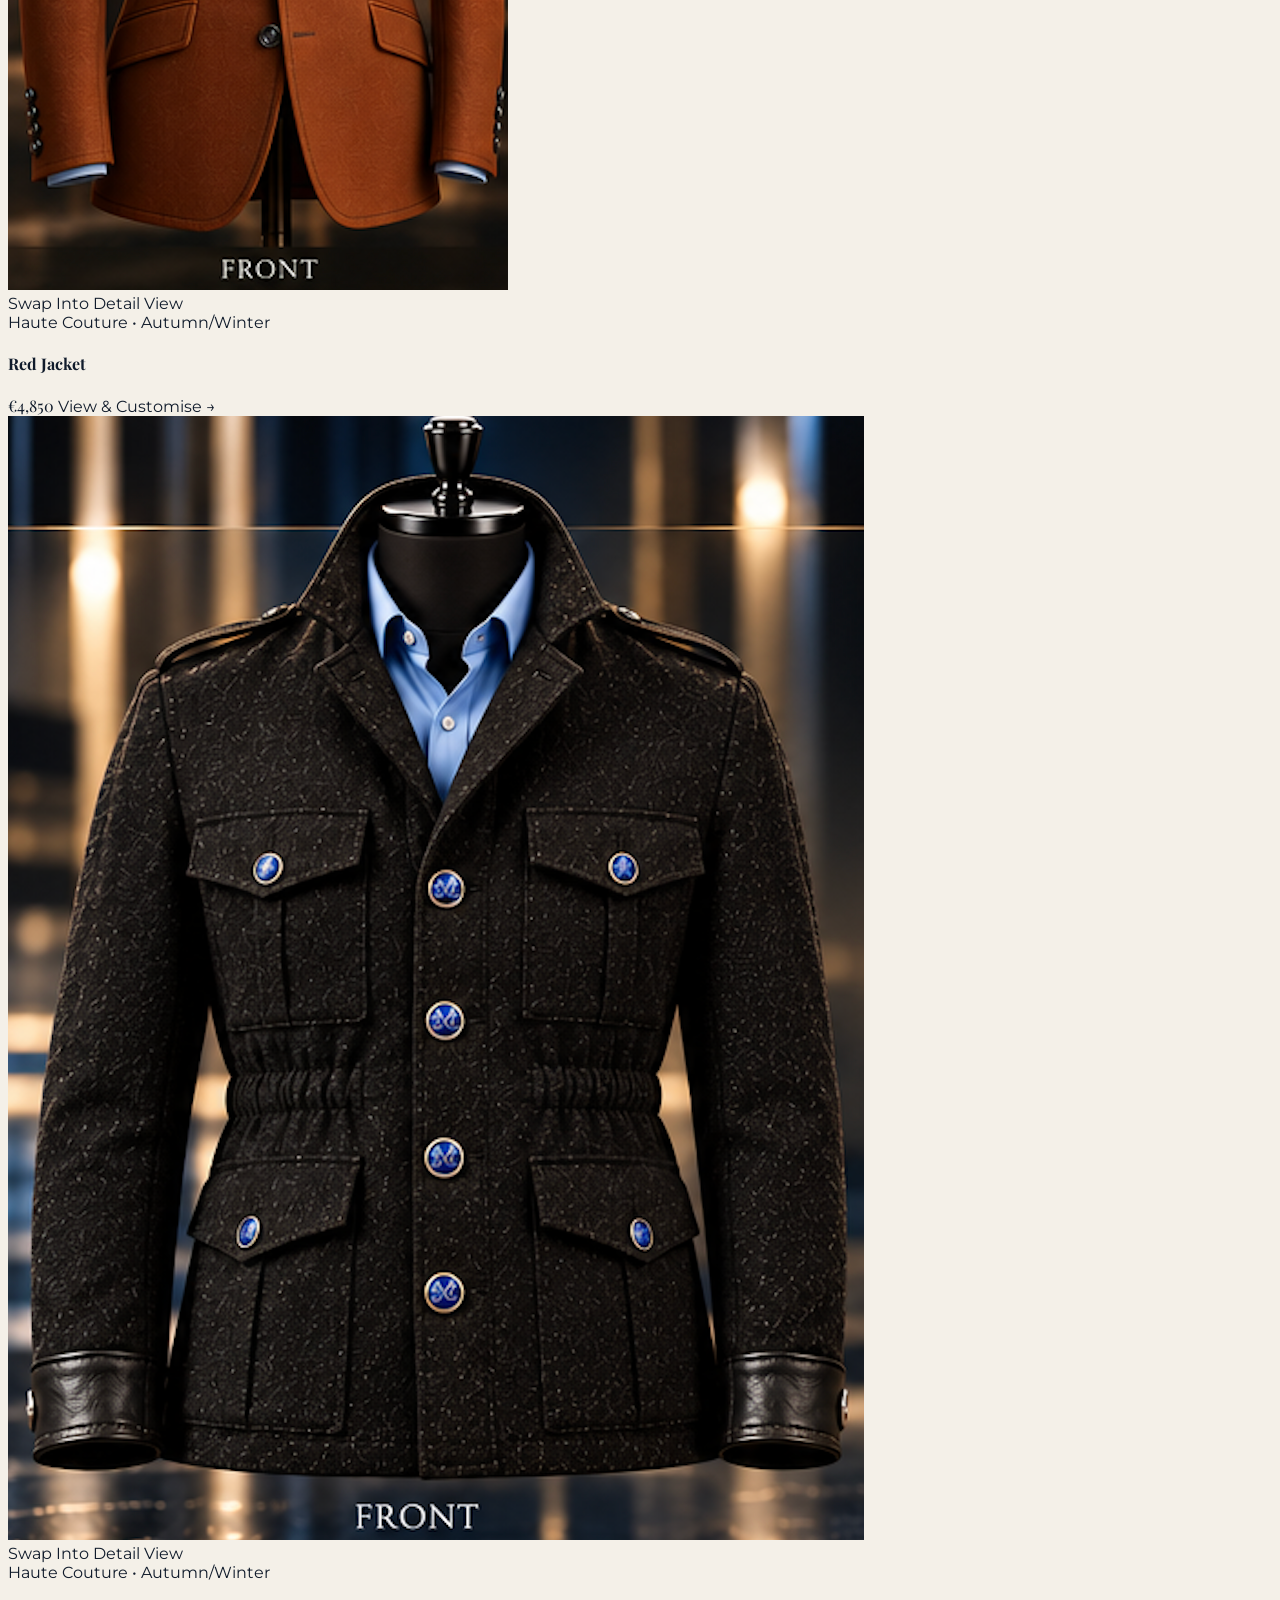
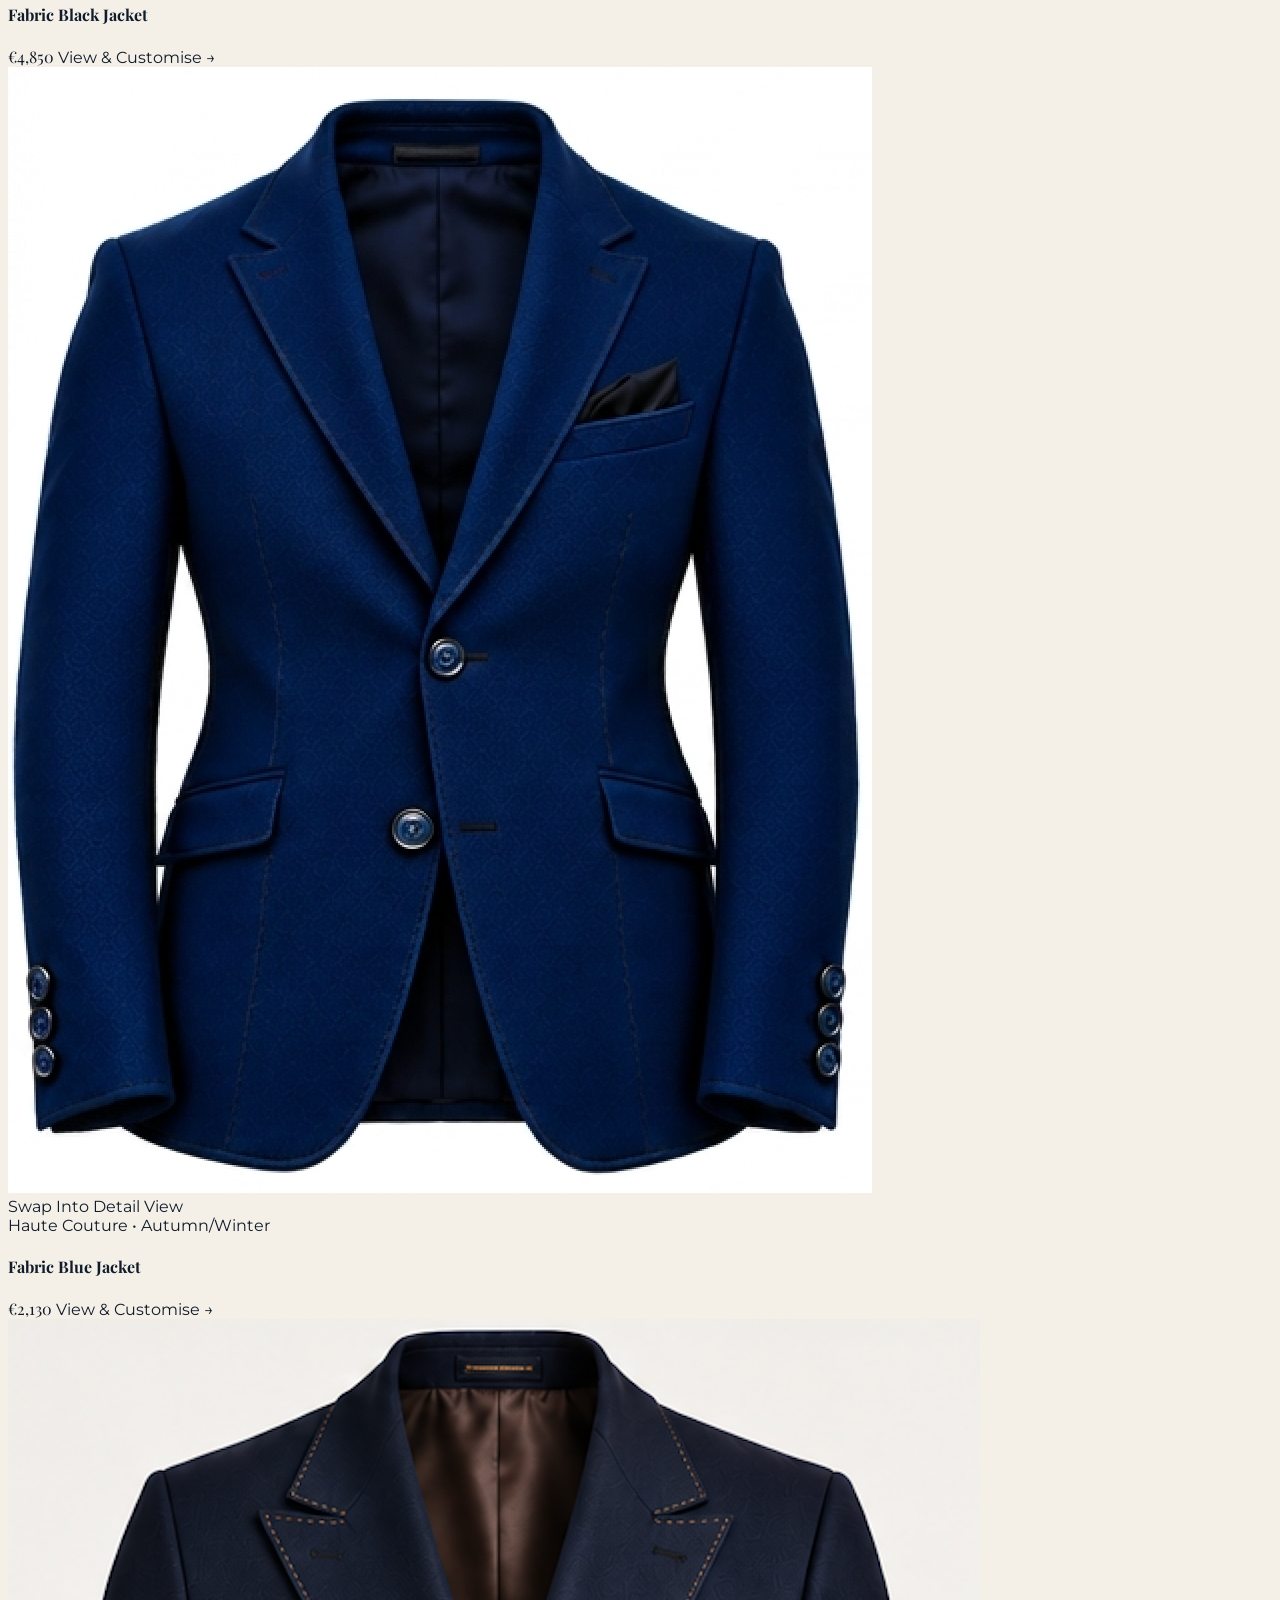
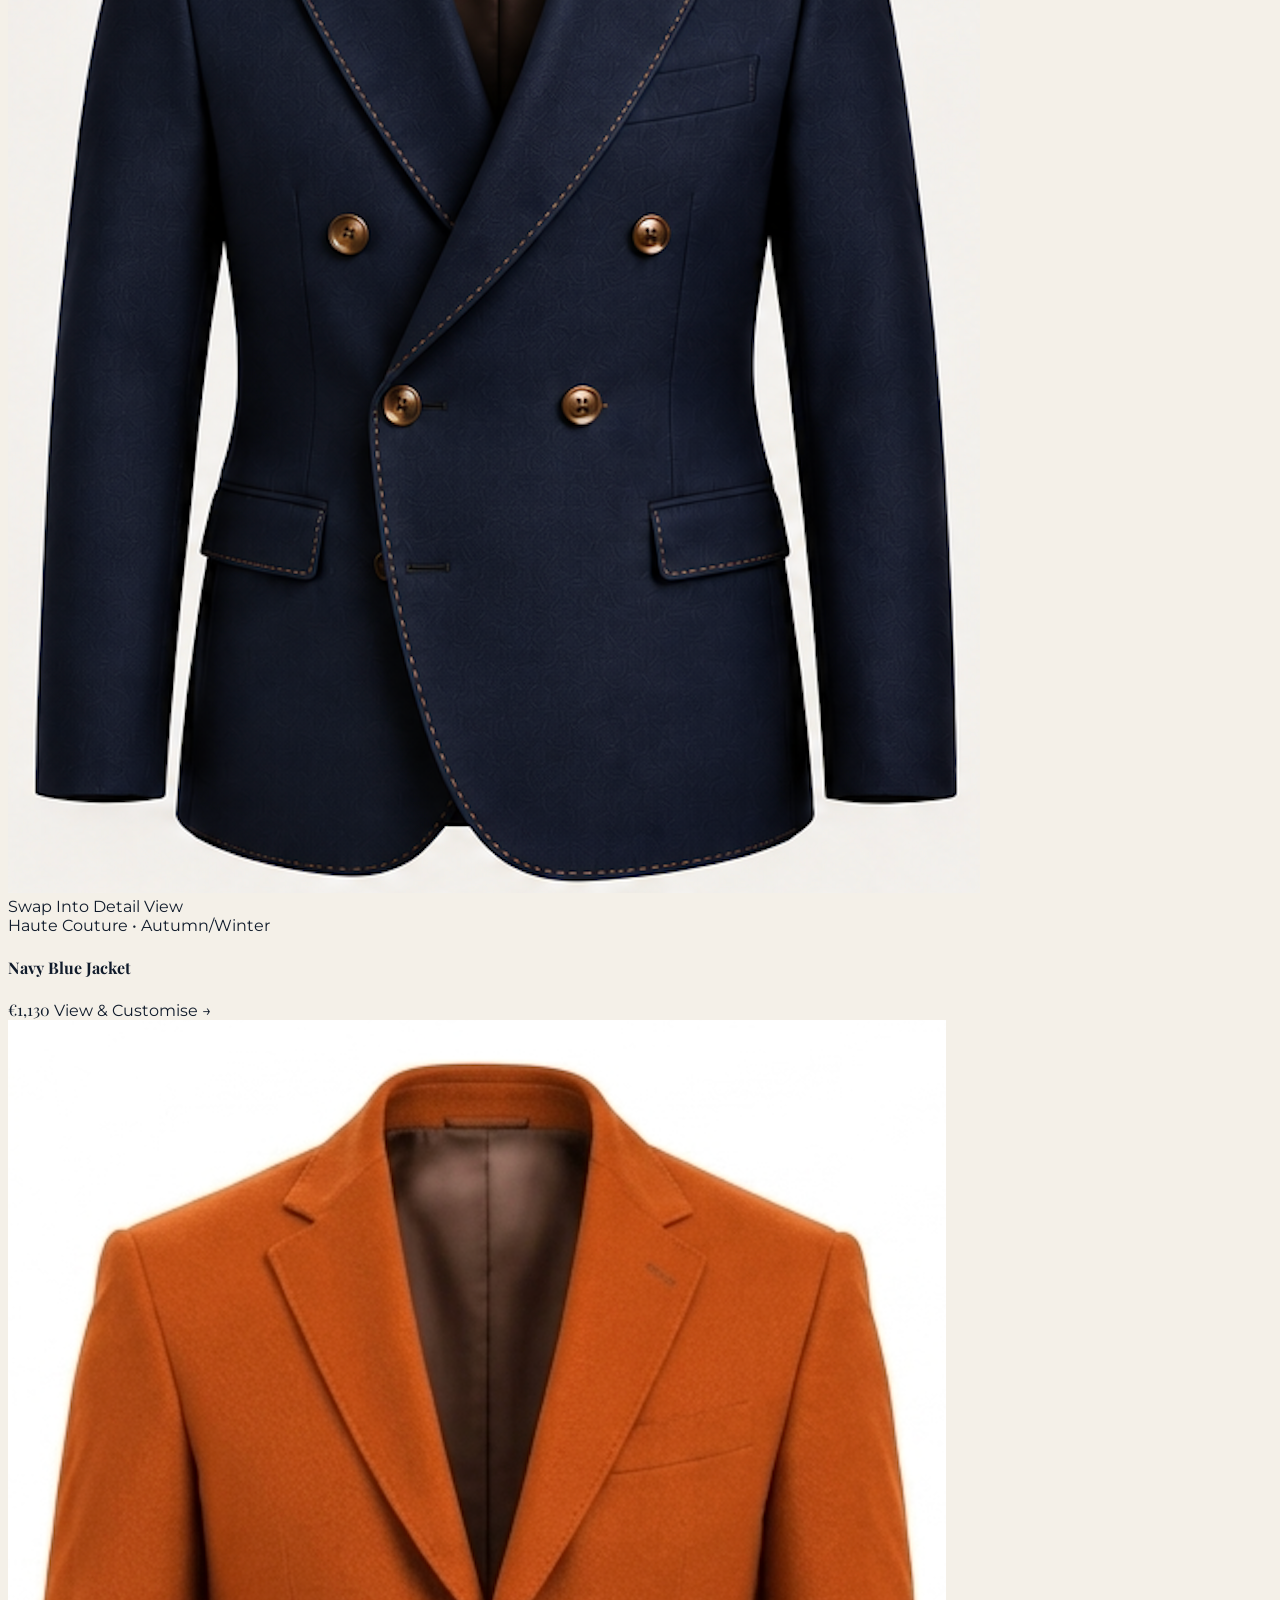
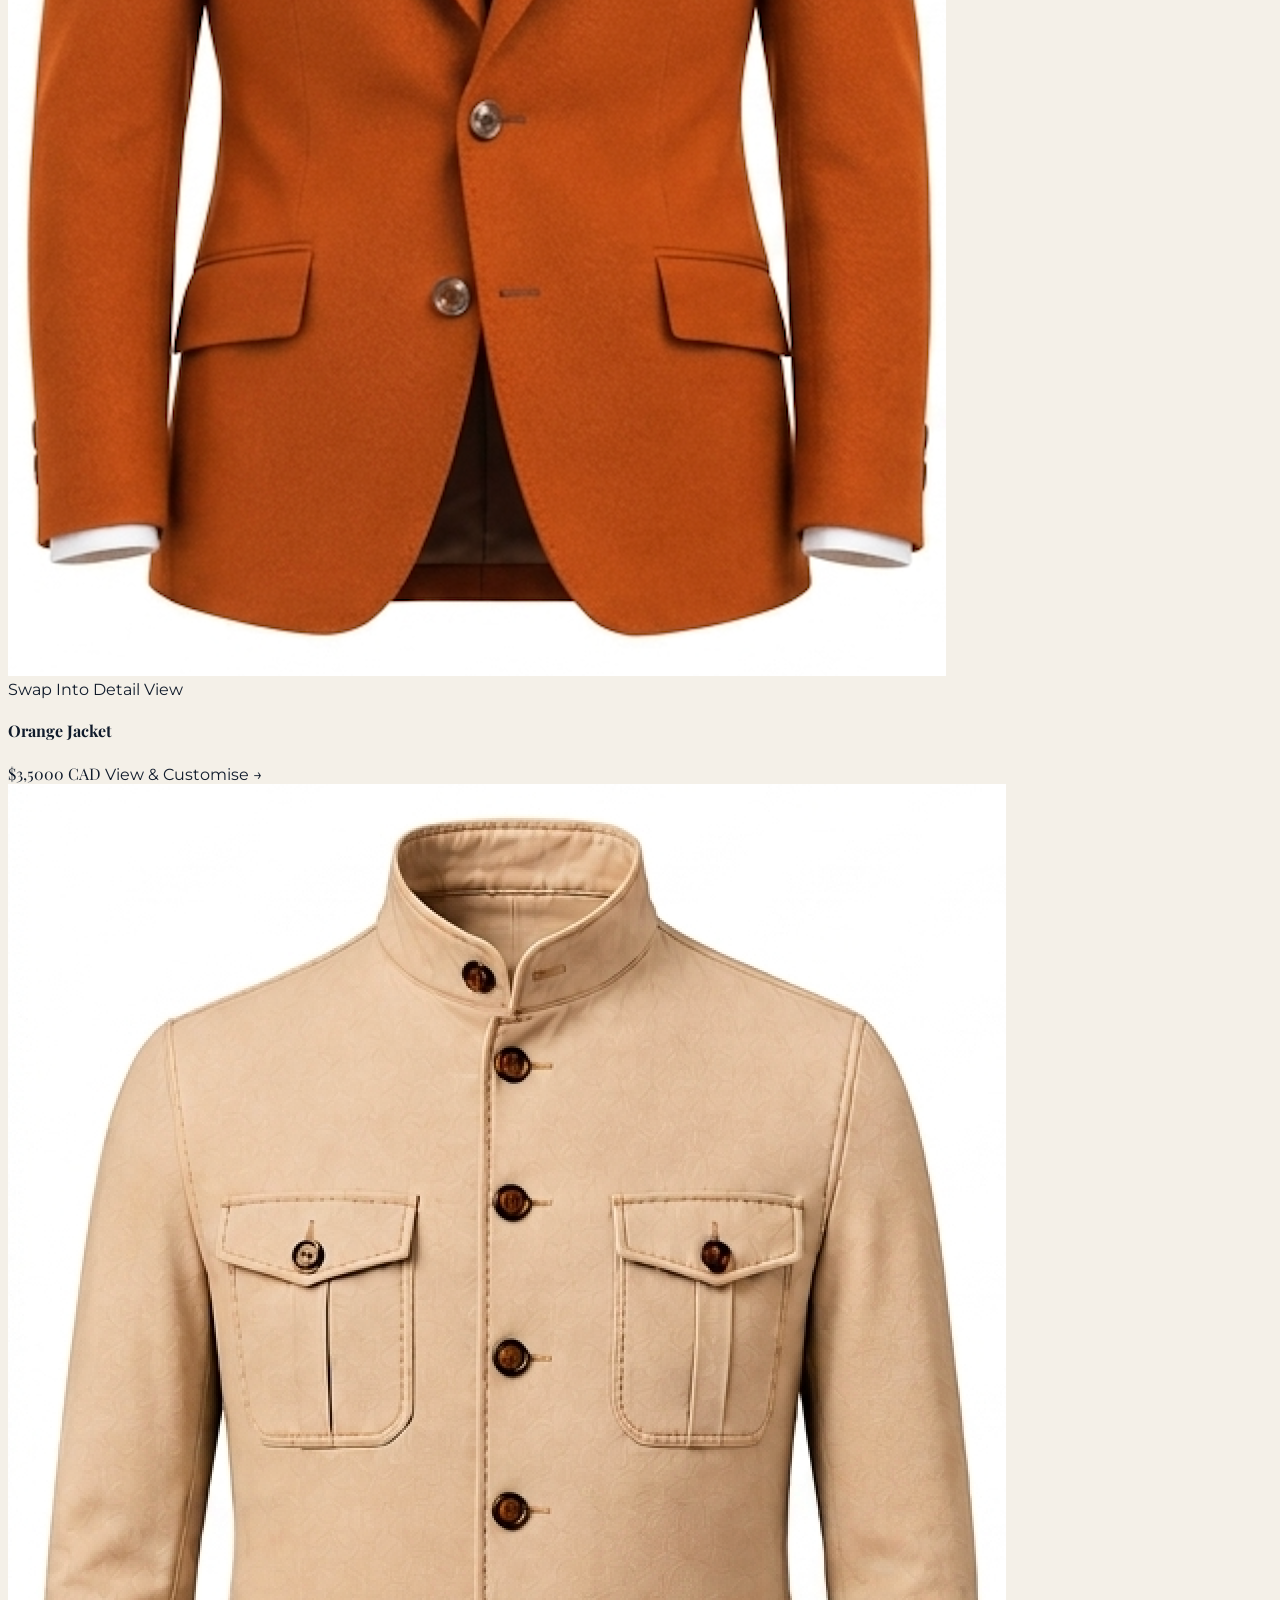
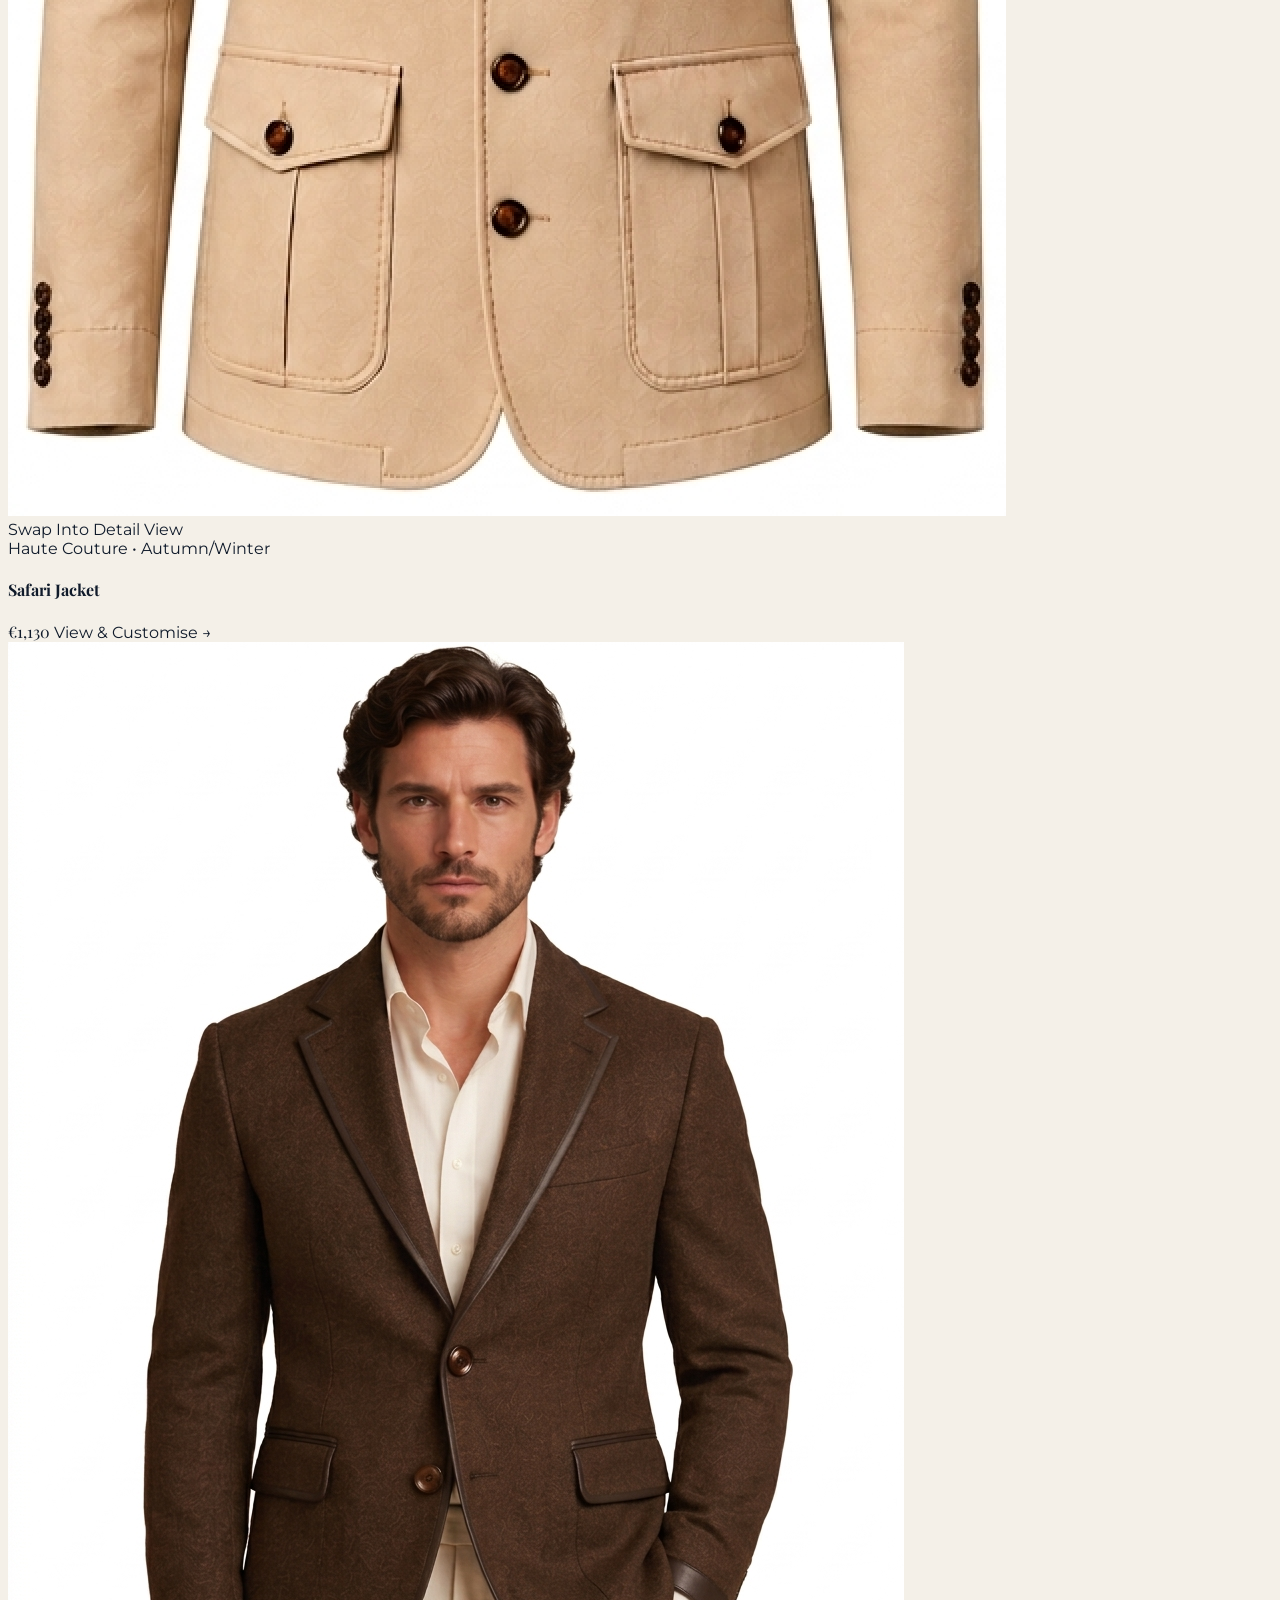
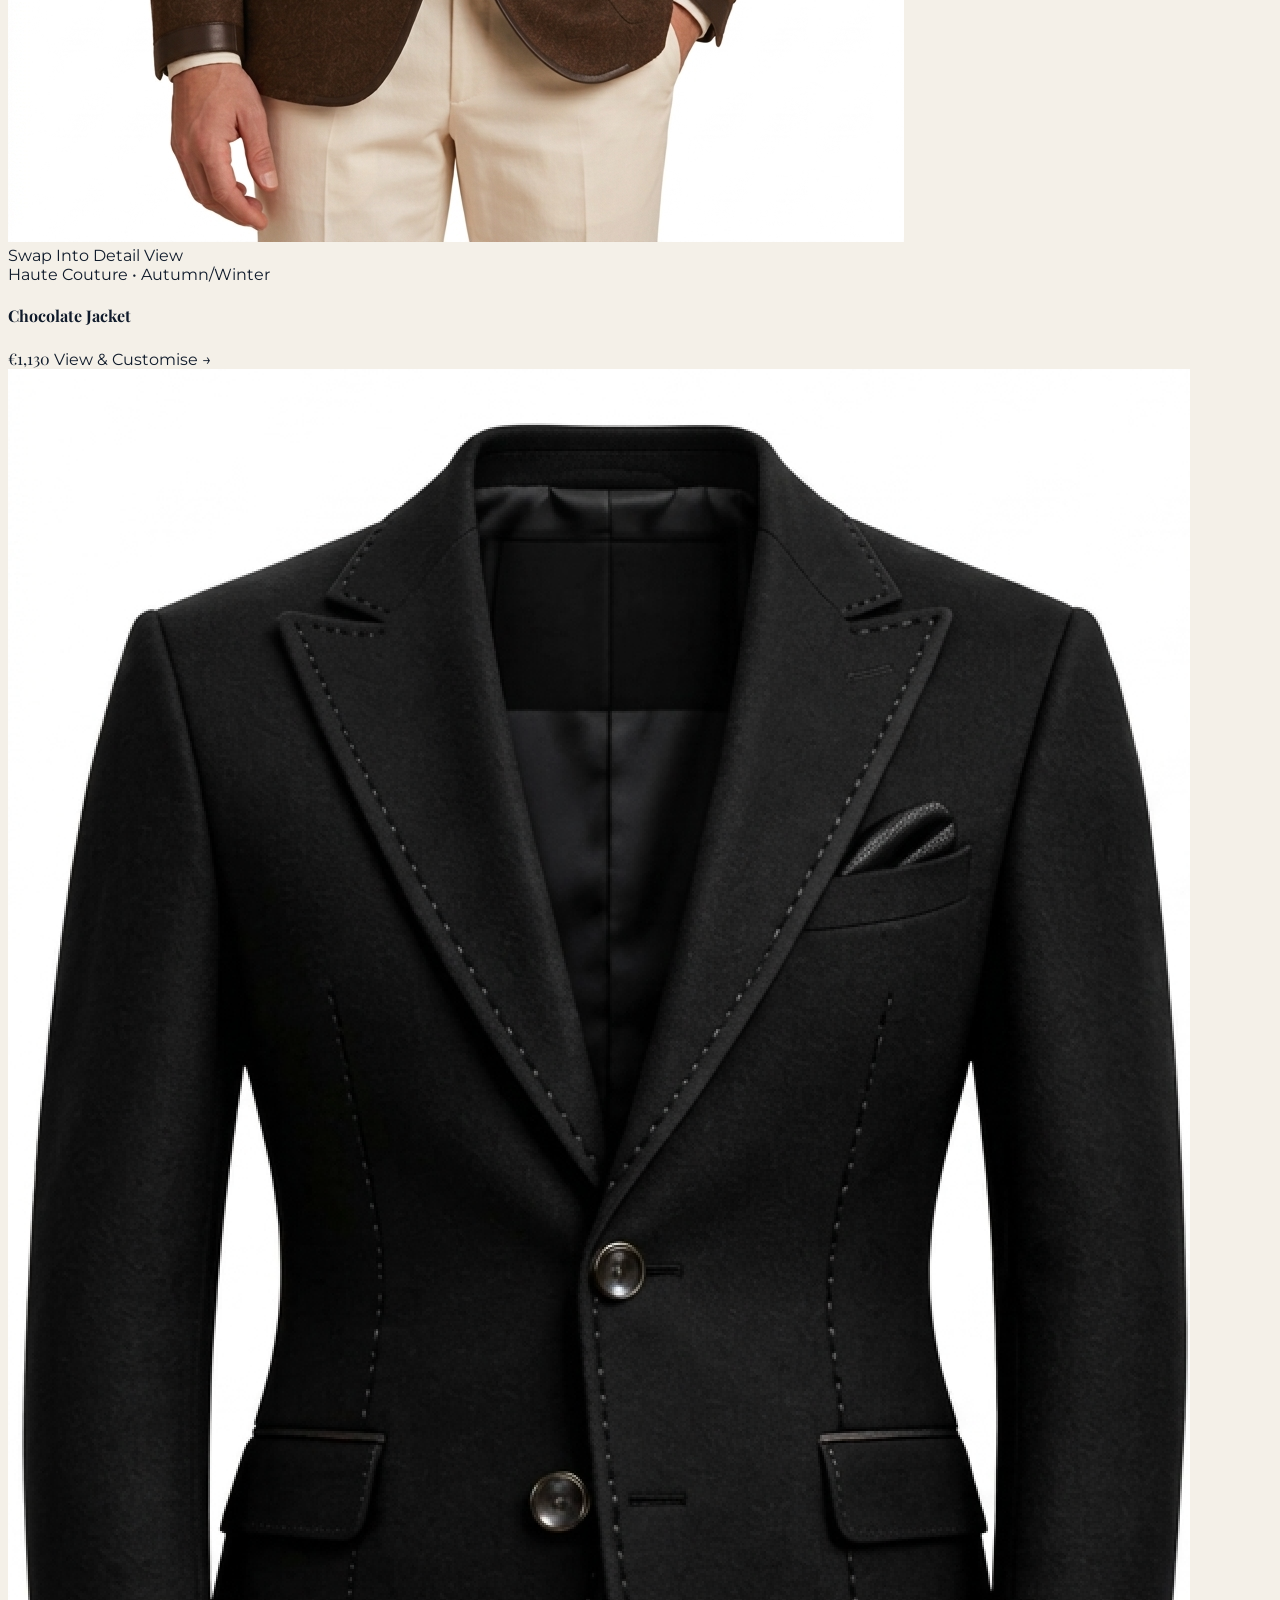
==== commit 44530ec1: "icon and orange details" ====
--- a/alternative3.html
+++ b/alternative3.html
@@ -32,6 +32,21 @@
     <link href="https://fonts.googleapis.com/css2?family=Montserrat:wght@300;400;500;600&family=Playfair+Display:ital,wght@0,400;0,500;0,600;0,700;1,400;1,500&display=swap" rel="stylesheet">
     <!-- FontAwesome Icons -->
     <link rel="stylesheet" href="https://cdnjs.cloudflare.com/ajax/libs/font-awesome/6.4.0/css/all.min.css">
+
+
+    <!-- Favicon estándar SVG (Escalable para todos los navegadores modernos) -->
+    <link rel="icon" type="image/svg+xml" href="favicon.svg">
+
+    <!-- Favicon alternativo en PNG para compatibilidad con navegadores antiguos -->
+    <link rel="icon" type="image/png" sizes="32x32" href="favicon.svg">
+    <link rel="icon" type="image/png" sizes="16x16" href="favicon.svg">
+
+    <!-- Icono para dispositivos Apple (iOS / Safari) -->
+    <link rel="apple-touch-icon" sizes="180x180" href="favicon.svg">
+
+    <!-- Color de la barra de direcciones en navegadores móviles -->
+    <meta name="theme-color" content="#0D131F">
+
     <style>
         body {
             background-color: #F4F0E8;
@@ -99,12 +114,12 @@
             </nav>
 
             <!-- Shopping Bag Icon -->
-            <div class="flex items-center space-x-6">
+            <!-- <div class="flex items-center space-x-6">
                 <button onclick="showToast('Your private shopping bag is currently empty.')" class="relative text-ivory hover:text-champagne transition-colors p-2" aria-label="Shopping Bag">
                     <i class="fa-solid fa-bag-shopping text-lg"></i>
                     <span class="absolute top-1 right-1 bg-champagne text-midnight text-[9px] font-bold w-4 h-4 rounded-full flex items-center justify-center">0</span>
                 </button>
-            </div>
+            </div> -->
         </div>
 
         <!-- Mobile Menu Drawer -->
@@ -310,6 +325,7 @@
                 <!-- Left: Product Gallery (Vertical Thumbnails + Interactive Zoom Stage) -->
                 <div class="lg:col-span-7 flex flex-col-reverse md:flex-row gap-4">
                     
+                    
                     <!-- Vertical Thumbnail Navigation Gallery -->
                     <div id="pdp-thumbs-container" class="flex md:flex-col space-x-3 md:space-x-0 md:space-y-3 overflow-x-auto md:overflow-y-auto max-h-[580px] scrollbar-none py-1 md:py-0 w-full md:w-24 shrink-0">
                         <!-- Populated dynamically by JS -->
@@ -392,7 +408,7 @@
                                 </ul>
                             </details>
 
-                            <details class="group border-t border-platinum/20 pt-4">
+                            <details class="group border-t border-platinum/20 pt-4 hidden">
                                 <summary class="flex justify-between items-center font-serif text-sm text-midnight cursor-pointer list-none py-1">
                                     <span class="uppercase tracking-widest text-xs font-semibold">Fabric & Care</span>
                                     <span class="transition group-open:rotate-180 text-champagne"><i class="fa-solid fa-chevron-down text-xs"></i></span>
@@ -402,7 +418,7 @@
                                 </p>
                             </details>
 
-                            <details class="group border-t border-platinum/20 pt-4">
+                            <details class="group border-t border-platinum/20 pt-4 hidden">
                                 <summary class="flex justify-between items-center font-serif text-sm text-midnight cursor-pointer list-none py-1">
                                     <span class="uppercase tracking-widest text-xs font-semibold">Complimentary Delivery & Returns</span>
                                     <span class="transition group-open:rotate-180 text-champagne"><i class="fa-solid fa-chevron-down text-xs"></i></span>
@@ -890,21 +906,27 @@
             {
                 id: 'pdp-6',
                 title: 'Orange Jacket',
-                subtitle: 'Haute Couture • Autumn/Winter',
-                price: '€1,130',
-                description: 'Engineered from Mulberry silk and virgin merino wool. Features hand-padded peak lapels, sculpted chest canvassing, and signature laser-engraved buffalo horn hardware.',
+                subtitle: '',
+                price: '$3,5000 CAD',
+                description: `<strong>The Art of Presence</strong>
+<p>A distinctive expression of modern elegance, the Orange Jacket combines refined tailoring with exceptional comfort.</p>
+<p>Crafted from a luxurious blend of baby alpaca and fine wool, the fabric offers remarkable softness, natural warmth, and a beautiful drape. Its rich orange tone brings character and sophistication to a timeless design.</p>
+<p>The jacket features structured shoulders, classic notch lapels, a refined masculine silhouette, and carefully finished stitching. Dark mother-of-pearl buttons, four-button cuffs, and precisely tailored flap pockets complete its distinctive look.</p>
+<p>Every detail is thoughtfully considered to achieve a balance of elegance, comfort, and craftsmanship.</p>
+`,
                 fabric: '70% Mulberry Silk, 30% Virgin Merino Wool. Specialised dry clean only.',
                 details: [
-                    'Fully canvassed chest construction',
-                    'Hand-stitched silk cupro inner lining',
-                    'Real horn buttons with subtle laser crest engraving',
-                    'Double welt pockets with silk piping'
-                ],
-                colors: [
-                    { name: 'Midnight Obsidian', hex: '#101B2B' },
-                    { name: 'Champagne Velvet', hex: '#C4AA83' },
-                    { name: 'Royal Charcoal', hex: '#2A2E35' }
-                ],
+                    `<strong>Fabric:</strong> Premium baby alpaca and fine wool blend`,
+                    `<strong>Color:</strong> Rich orange`,
+                    `<strong>Fit:</strong> Refined masculine silhouette with subtle waist shaping`,
+                    `<strong>Lapels:</strong> Classic notch lapels`,
+                    `<strong>Buttons:</strong> Dark mother-of-pearl, two front buttons and four on each cuff`,
+                    `<strong>Pockets:</strong> Chest welt pocket and two lower flap pockets`,
+                    `<strong>Finishing:</strong> Refined stitching and carefully tailored details`,
+                    `<strong>Craftsmanship:</strong> Artisanal tailoring with hand-finished details`,
+
+                ],
+                colors: [],
                 images: [
                     './jackets/orange-jacket/1.png',
                     './jackets/orange-jacket/2.png',
@@ -1093,7 +1115,7 @@
             document.getElementById('pdp-title').textContent = product.title;
             document.getElementById('pdp-subtitle').textContent = product.subtitle;
             document.getElementById('pdp-price').textContent = product.price;
-            document.getElementById('pdp-description').textContent = product.description;
+            document.getElementById('pdp-description').innerHTML = product.description;
             document.getElementById('pdp-fabric-text').textContent = product.fabric;
 
             // Details List
@@ -1101,7 +1123,7 @@
             detailsContainer.innerHTML = '';
             product.details.forEach(item => {
                 const li = document.createElement('li');
-                li.textContent = item;
+                li.innerHTML = item;
                 detailsContainer.appendChild(li);
             });
 
@@ -1412,6 +1434,21 @@
             showVideoSlide(whereToGo);
         }
 
+        function scrollThumbnails(direction) {
+            const container = document.getElementById('vertical-thumb-container');
+            if (!container) return;
+
+            // Detecta si la galería está dispuesta de forma vertical (desktop) u horizontal (móvil)
+            const isVertical = window.innerWidth >= 1024;
+            const scrollAmount = 140;
+
+            if (isVertical) {
+                container.scrollBy({ top: direction * scrollAmount, behavior: 'smooth' });
+            } else {
+                container.scrollBy({ left: direction * scrollAmount, behavior: 'smooth' });
+            }
+        }
+
         // Initialize All Systems on Load
         document.addEventListener('DOMContentLoaded', () => {
             renderPDP(activePDPProduct);
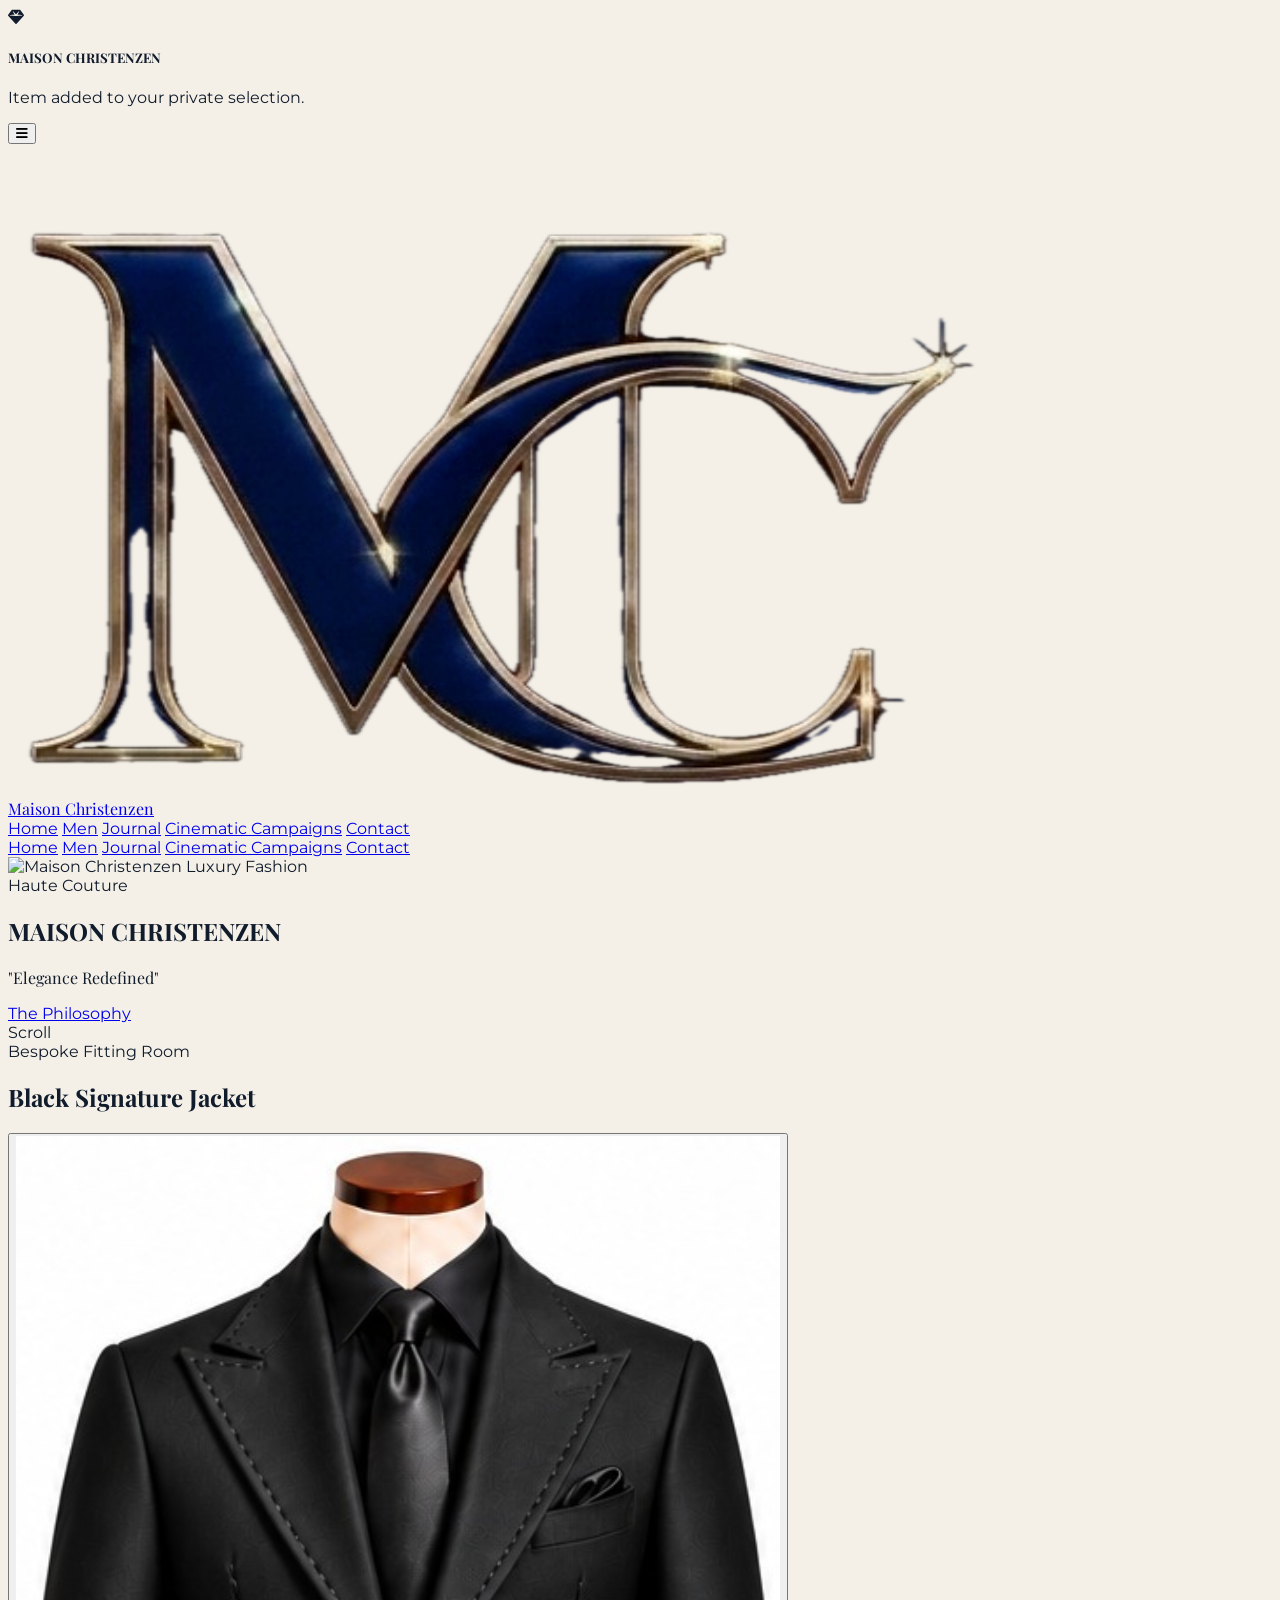
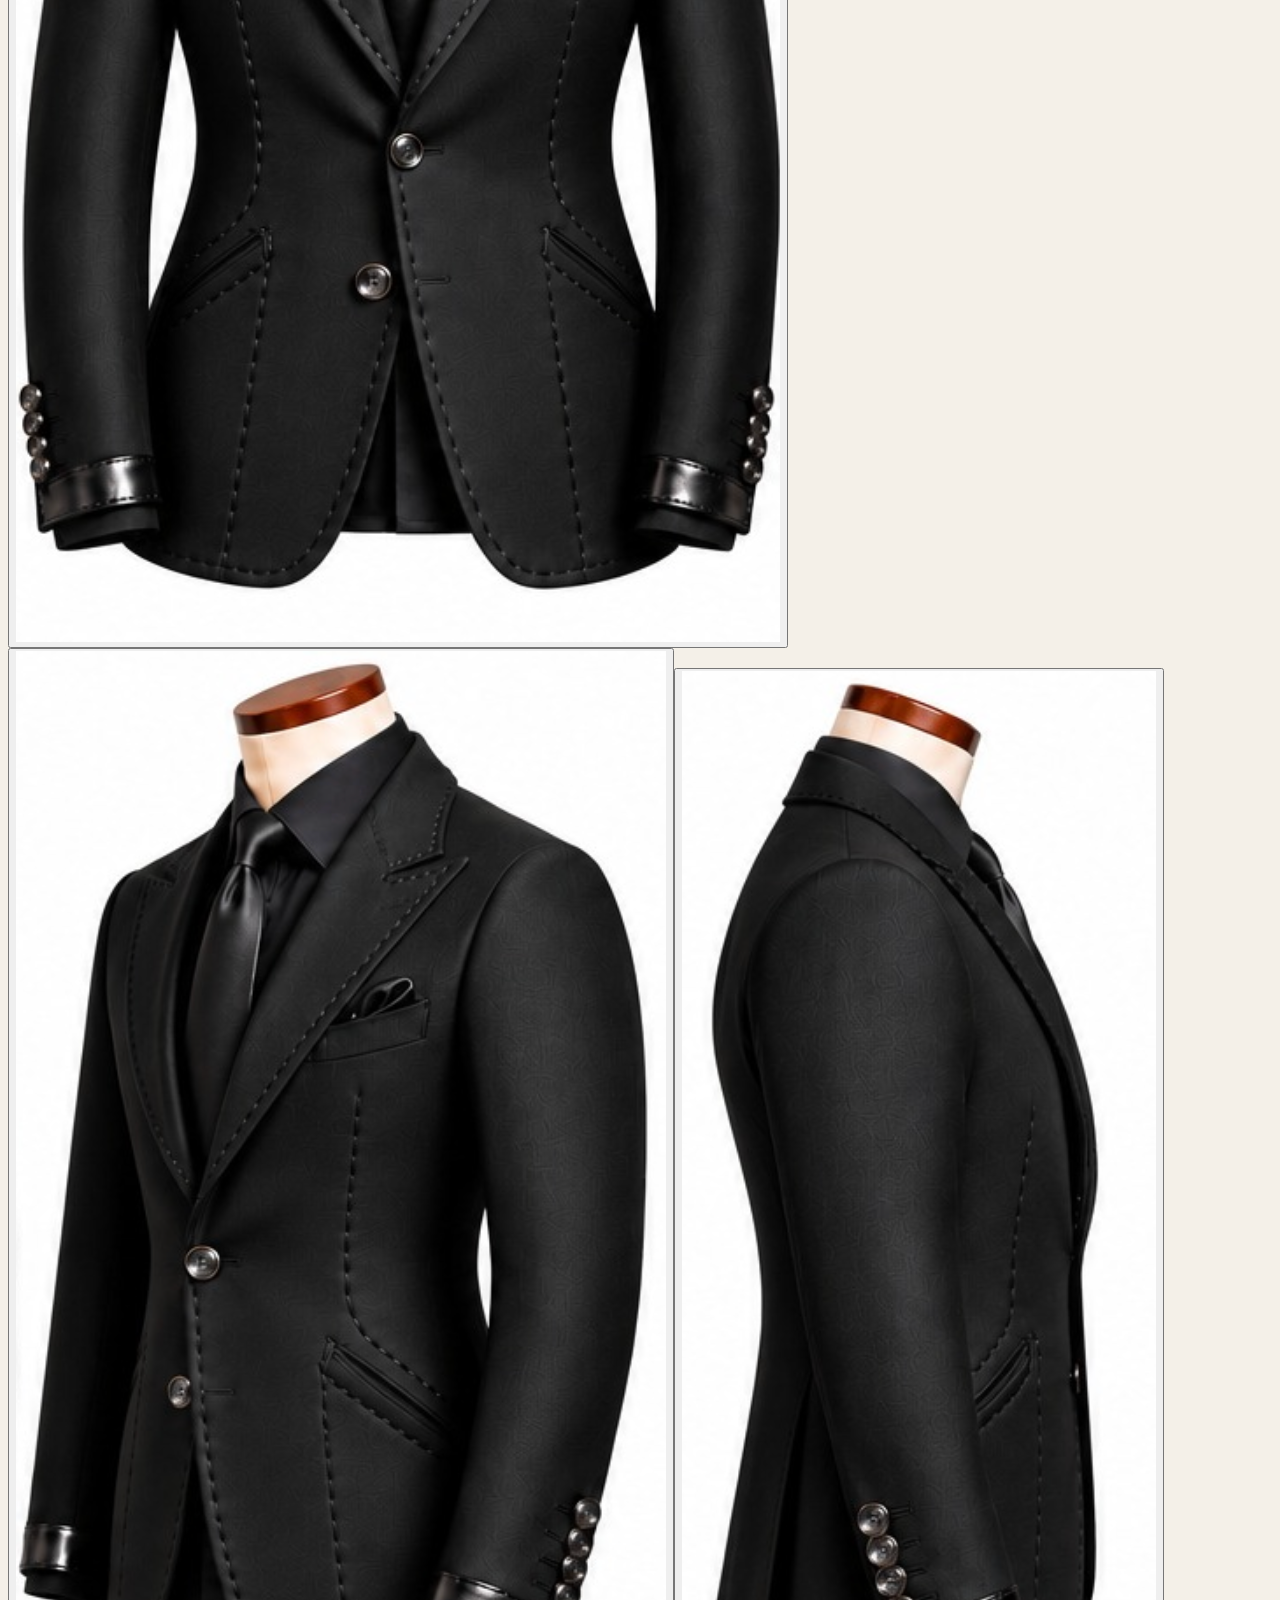
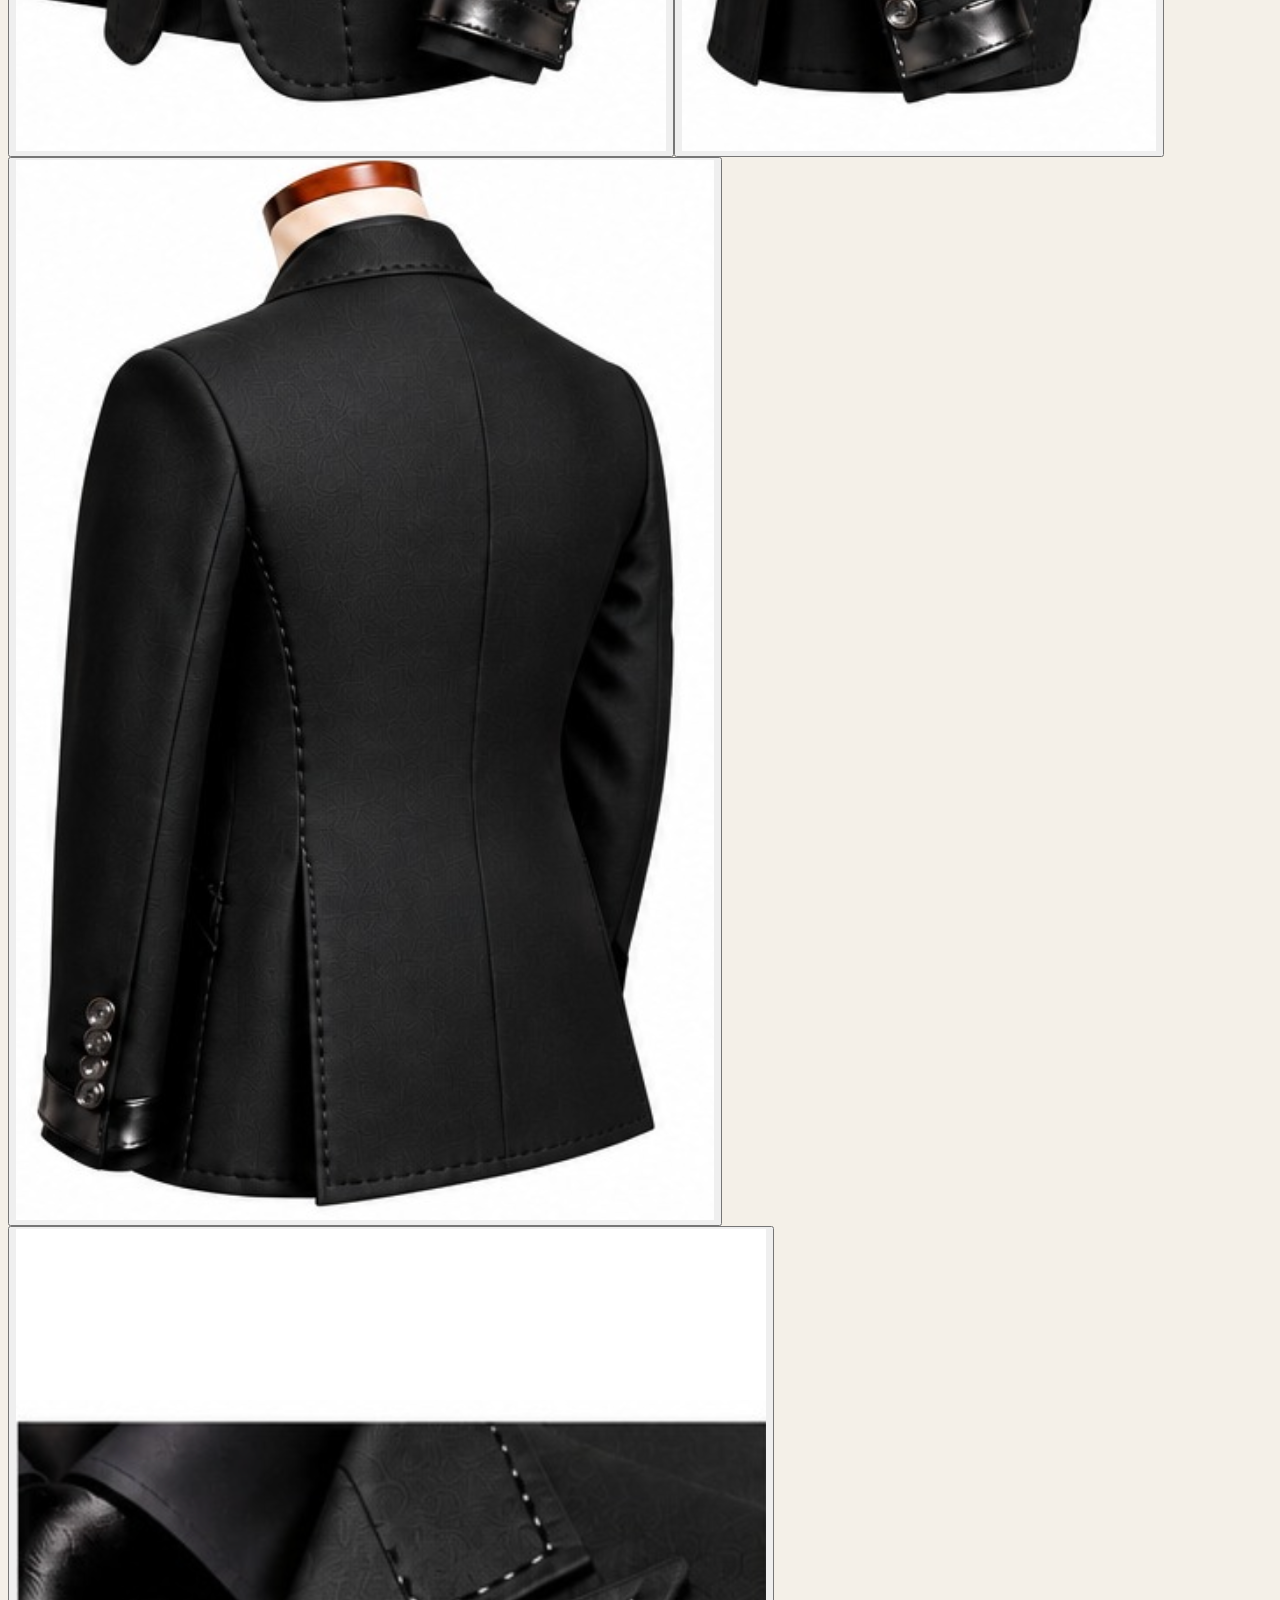
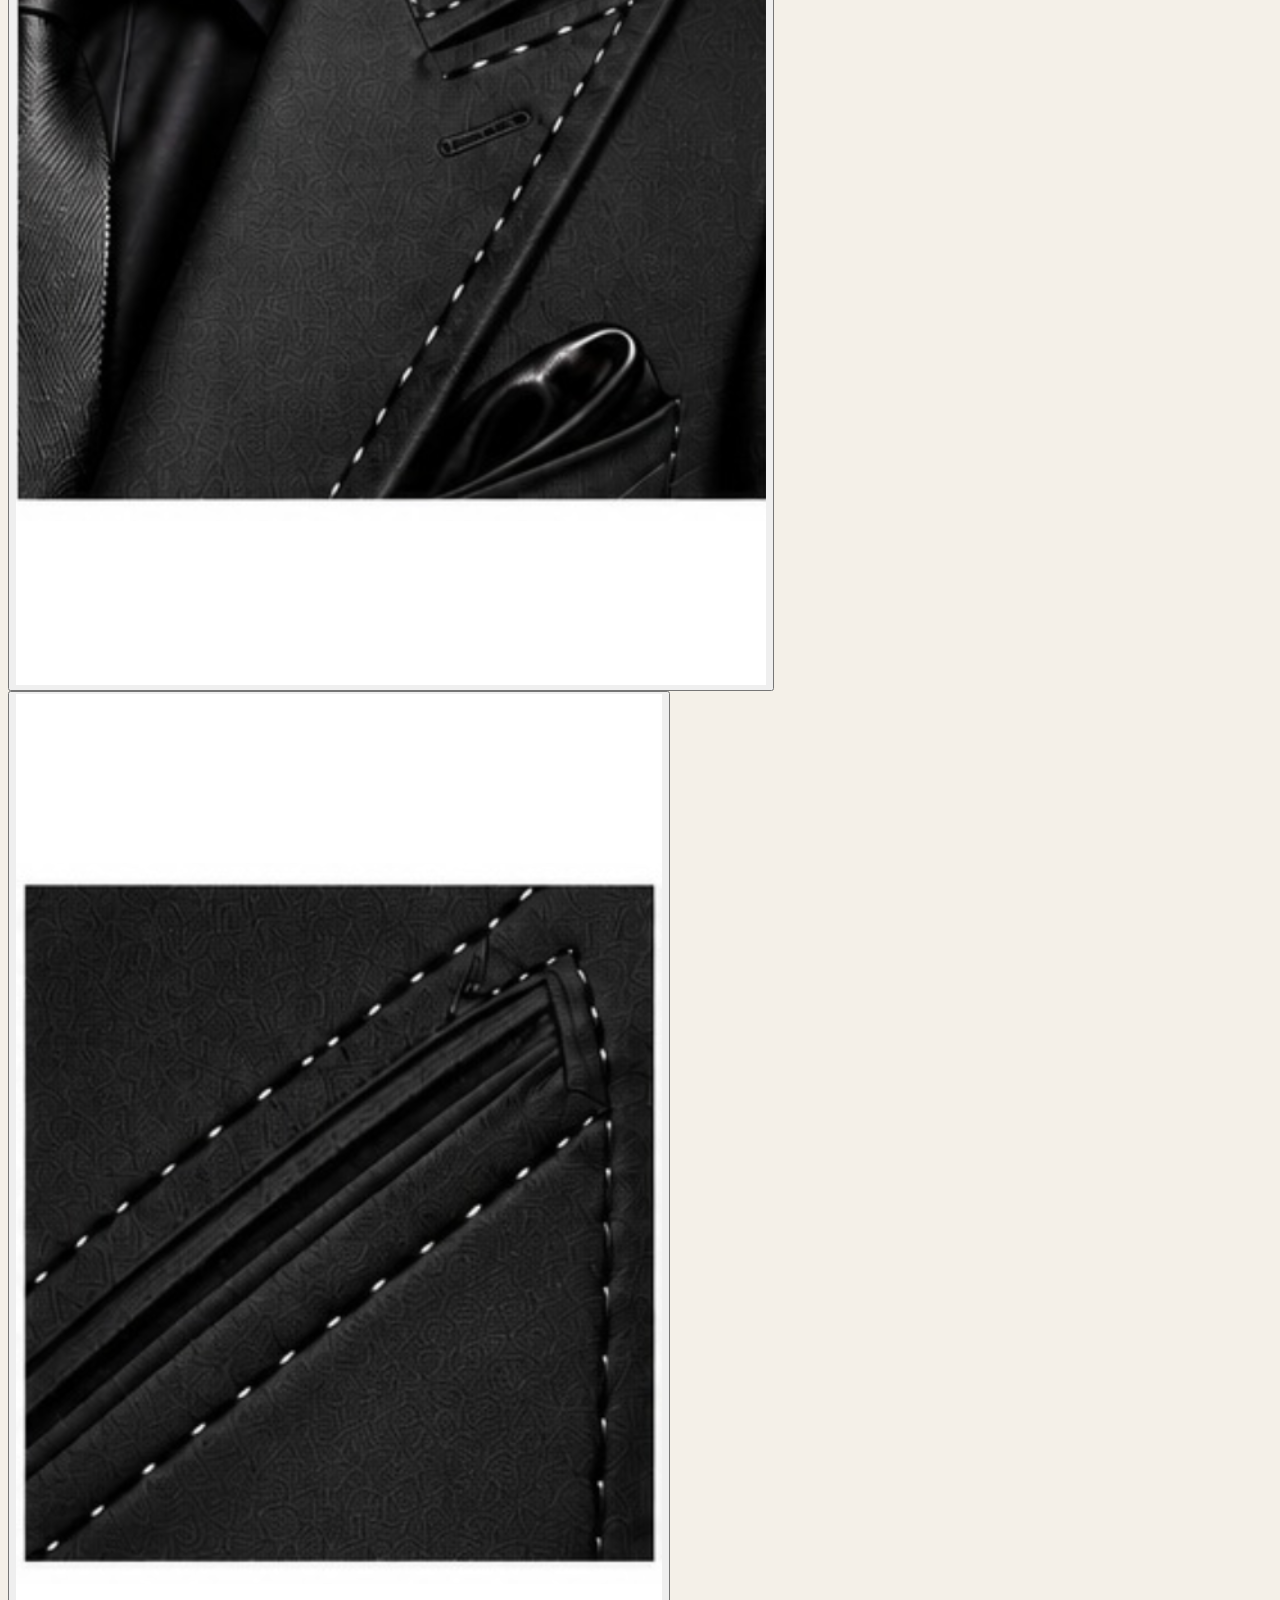
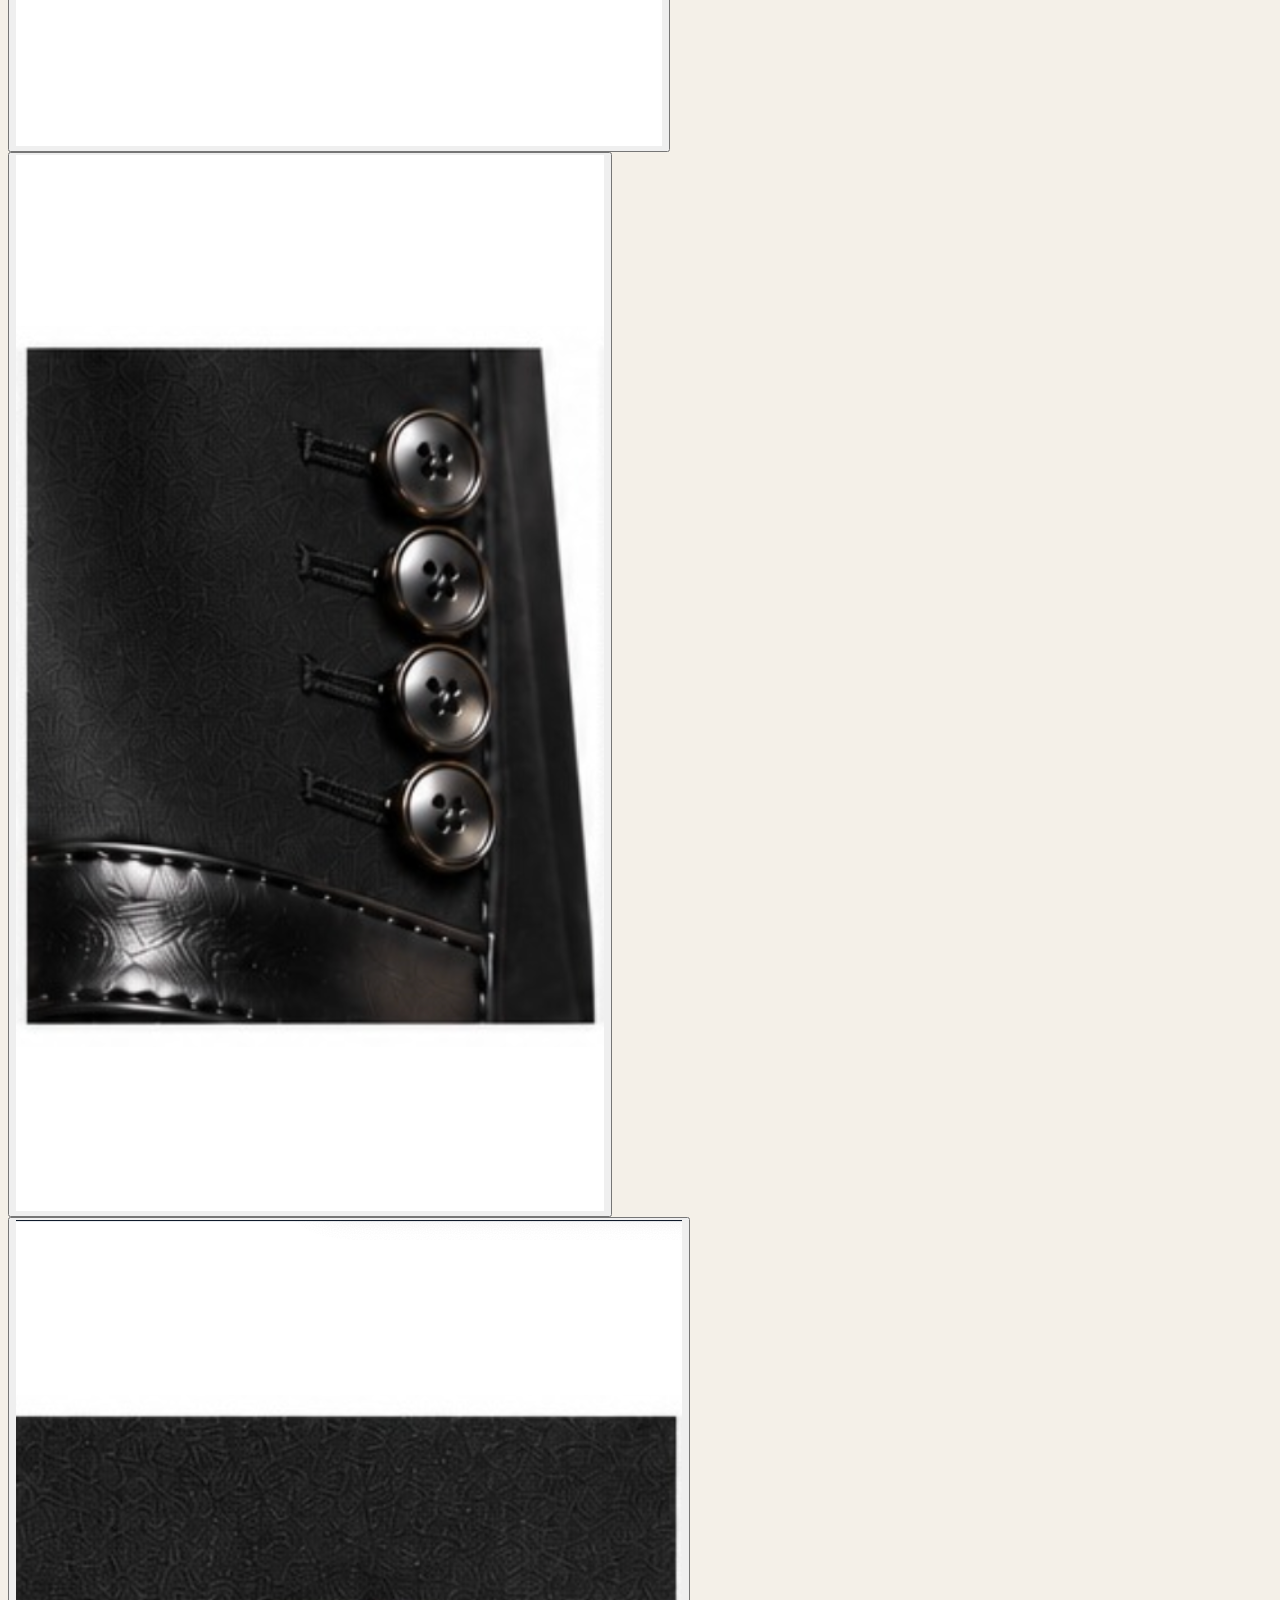
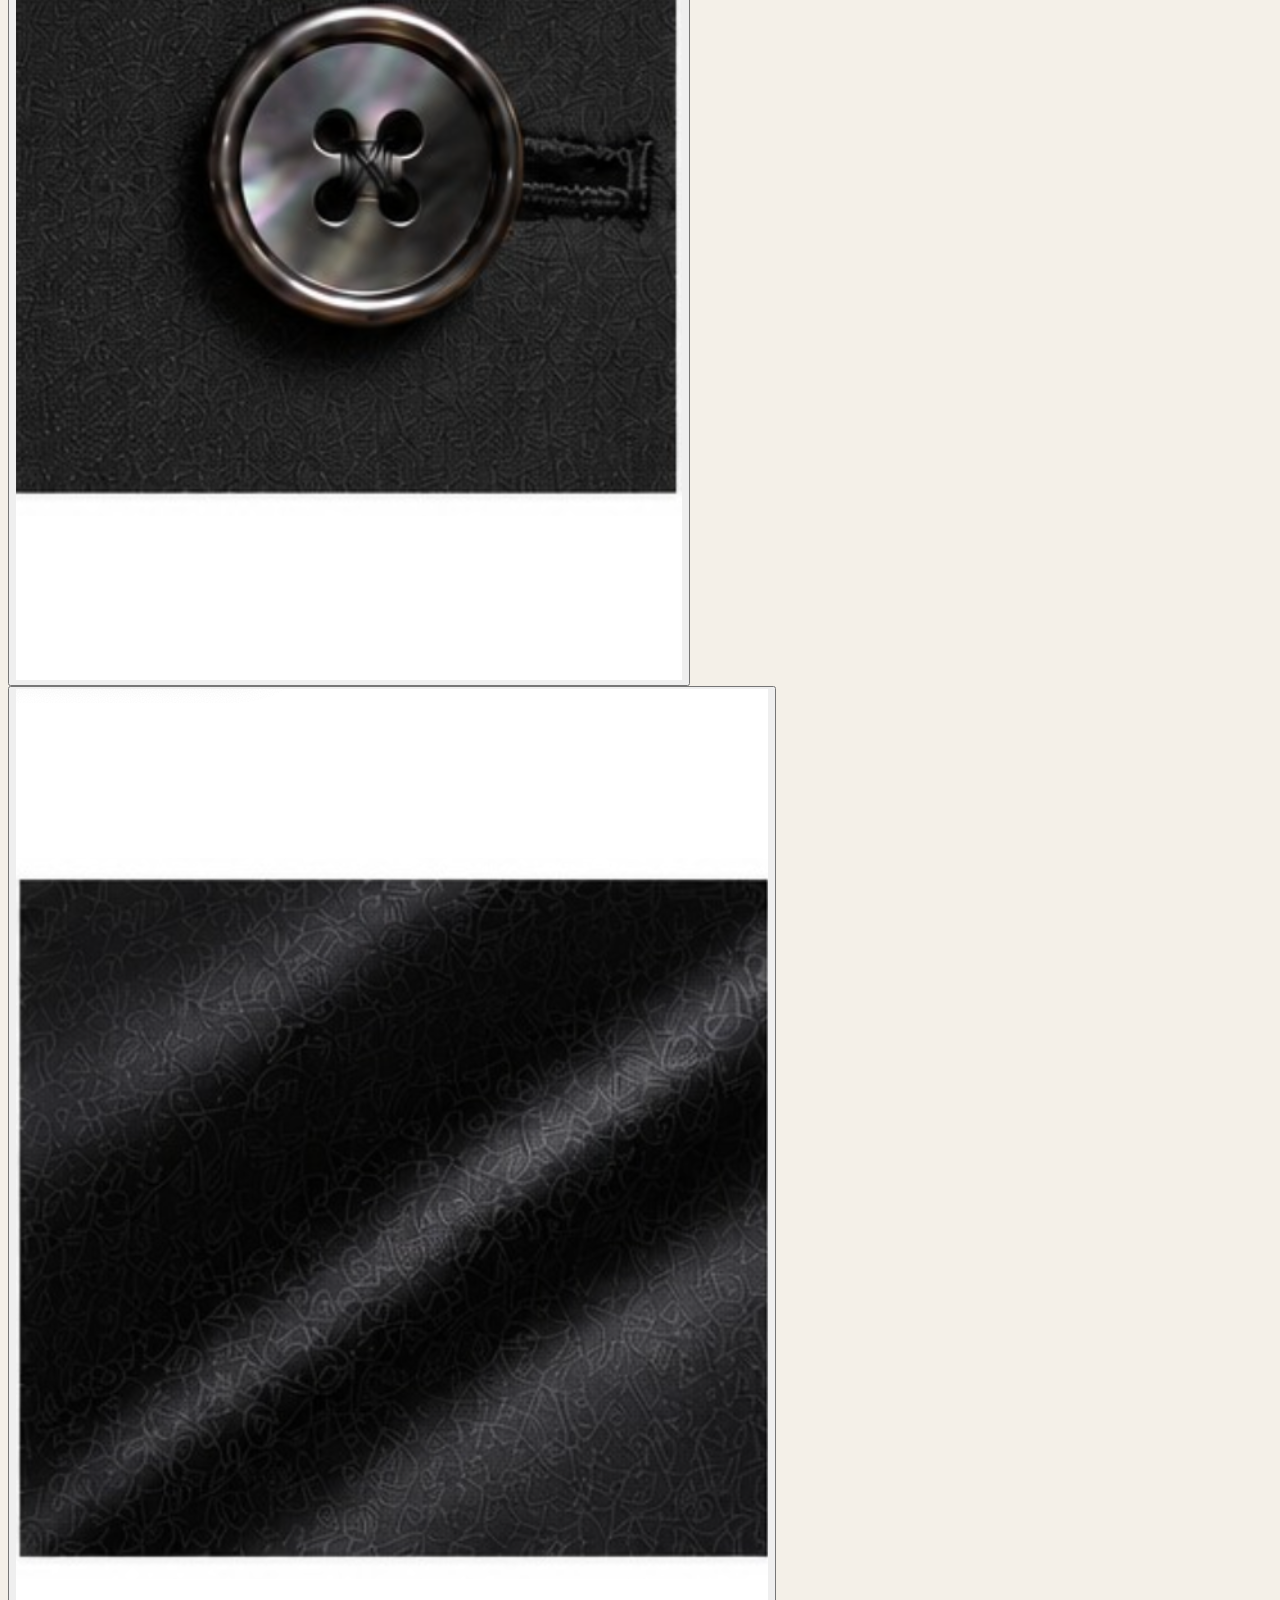
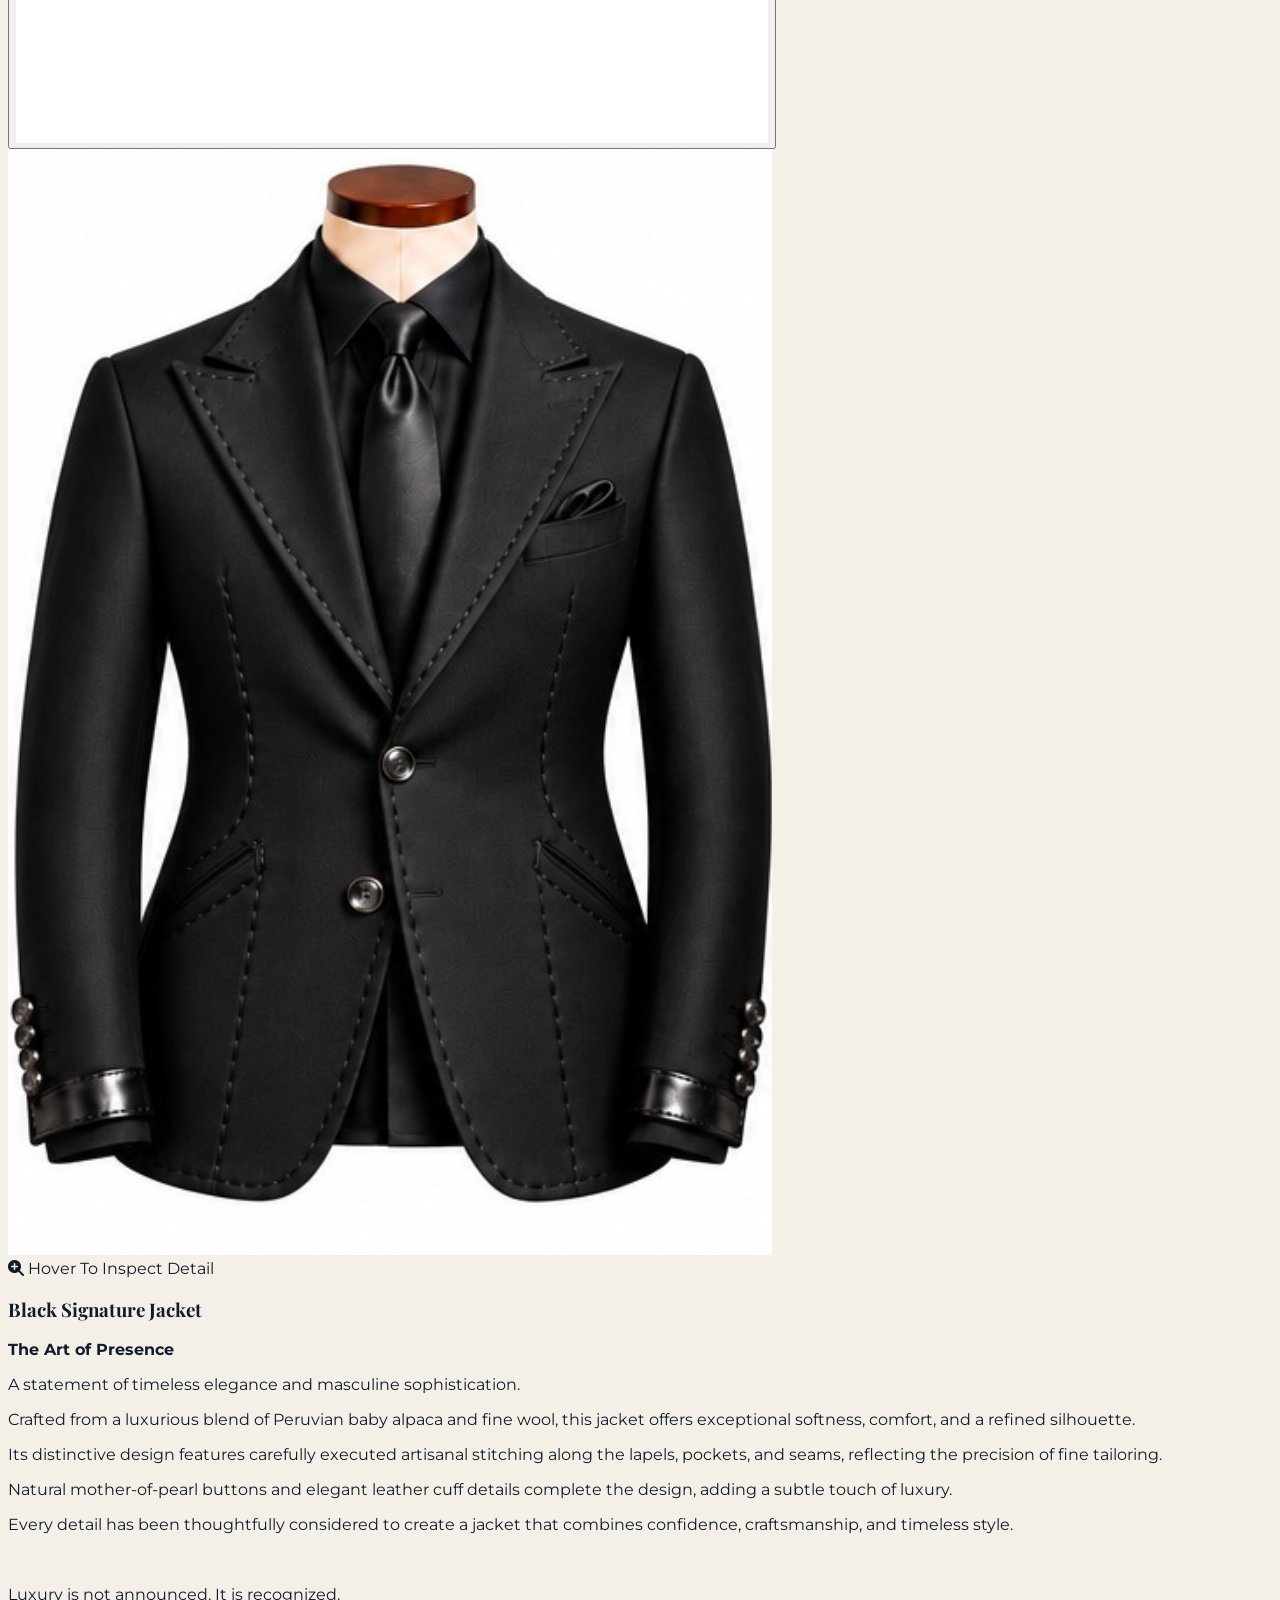
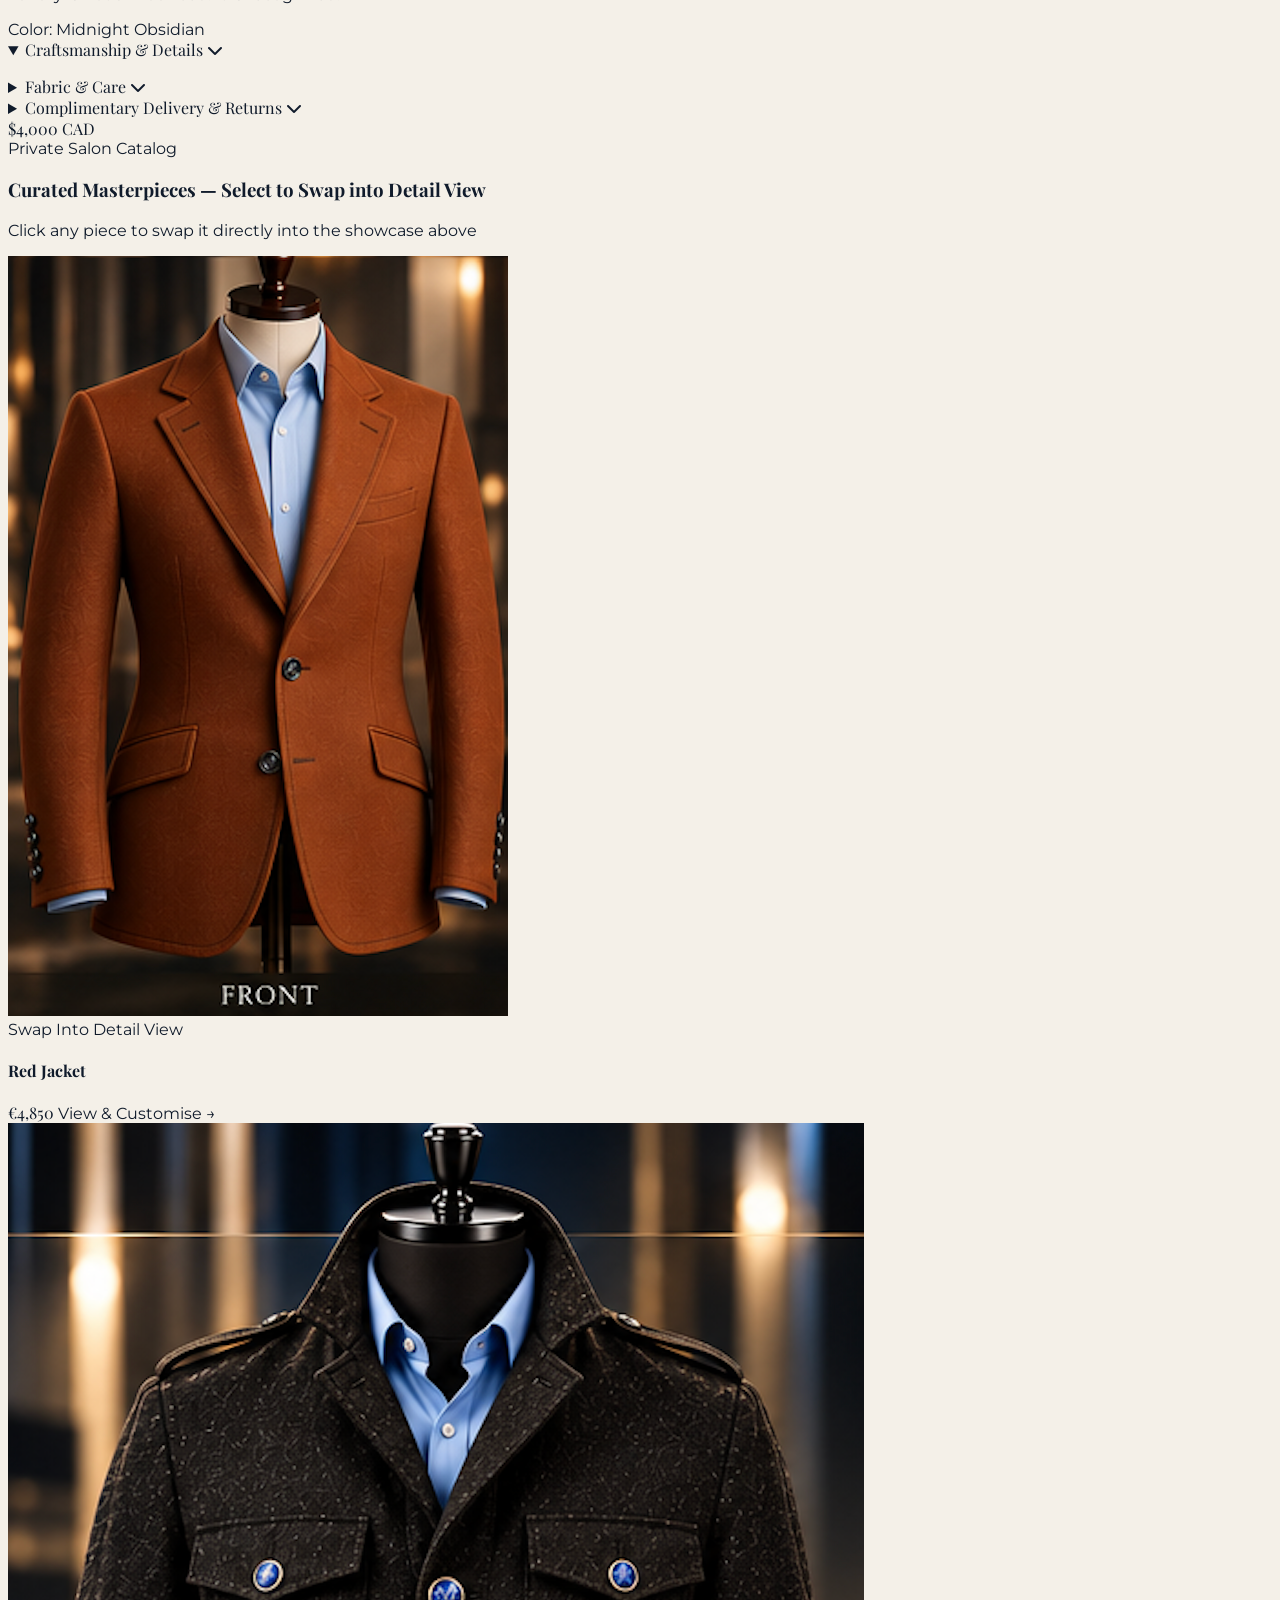
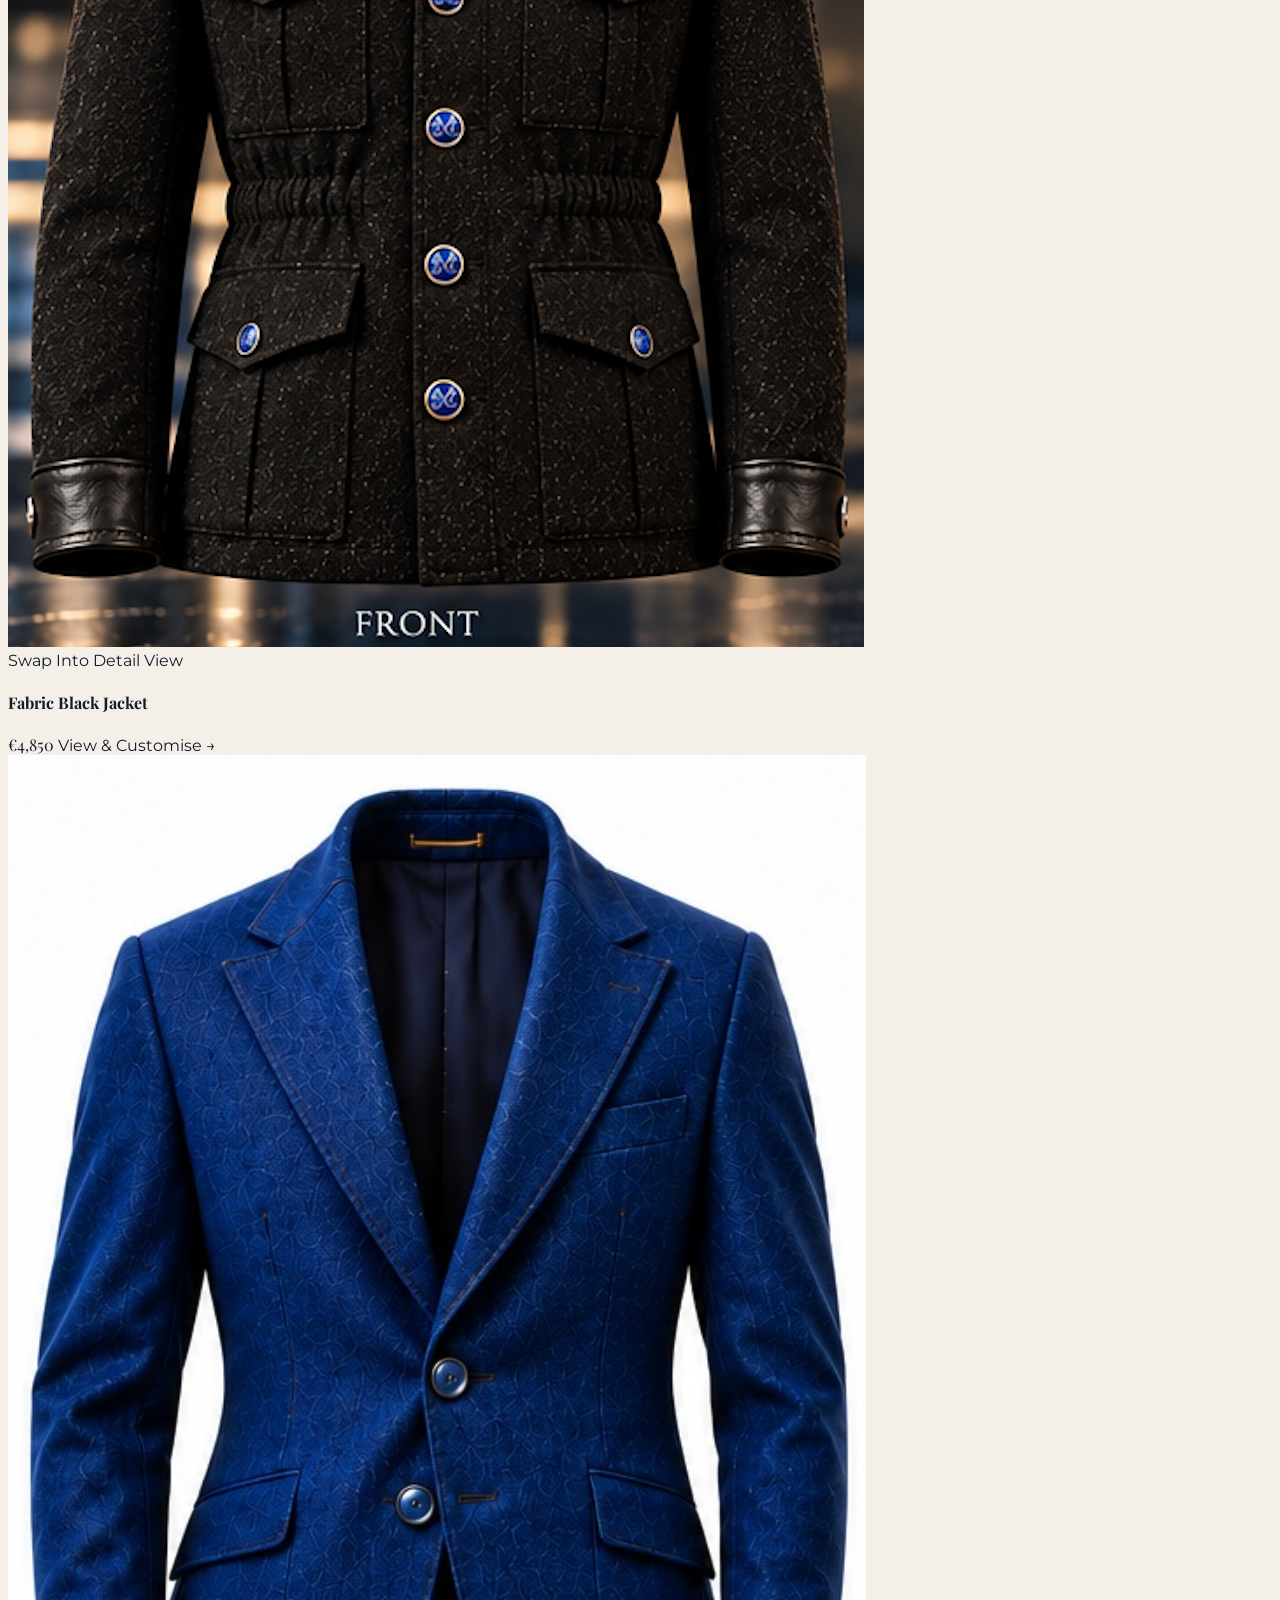
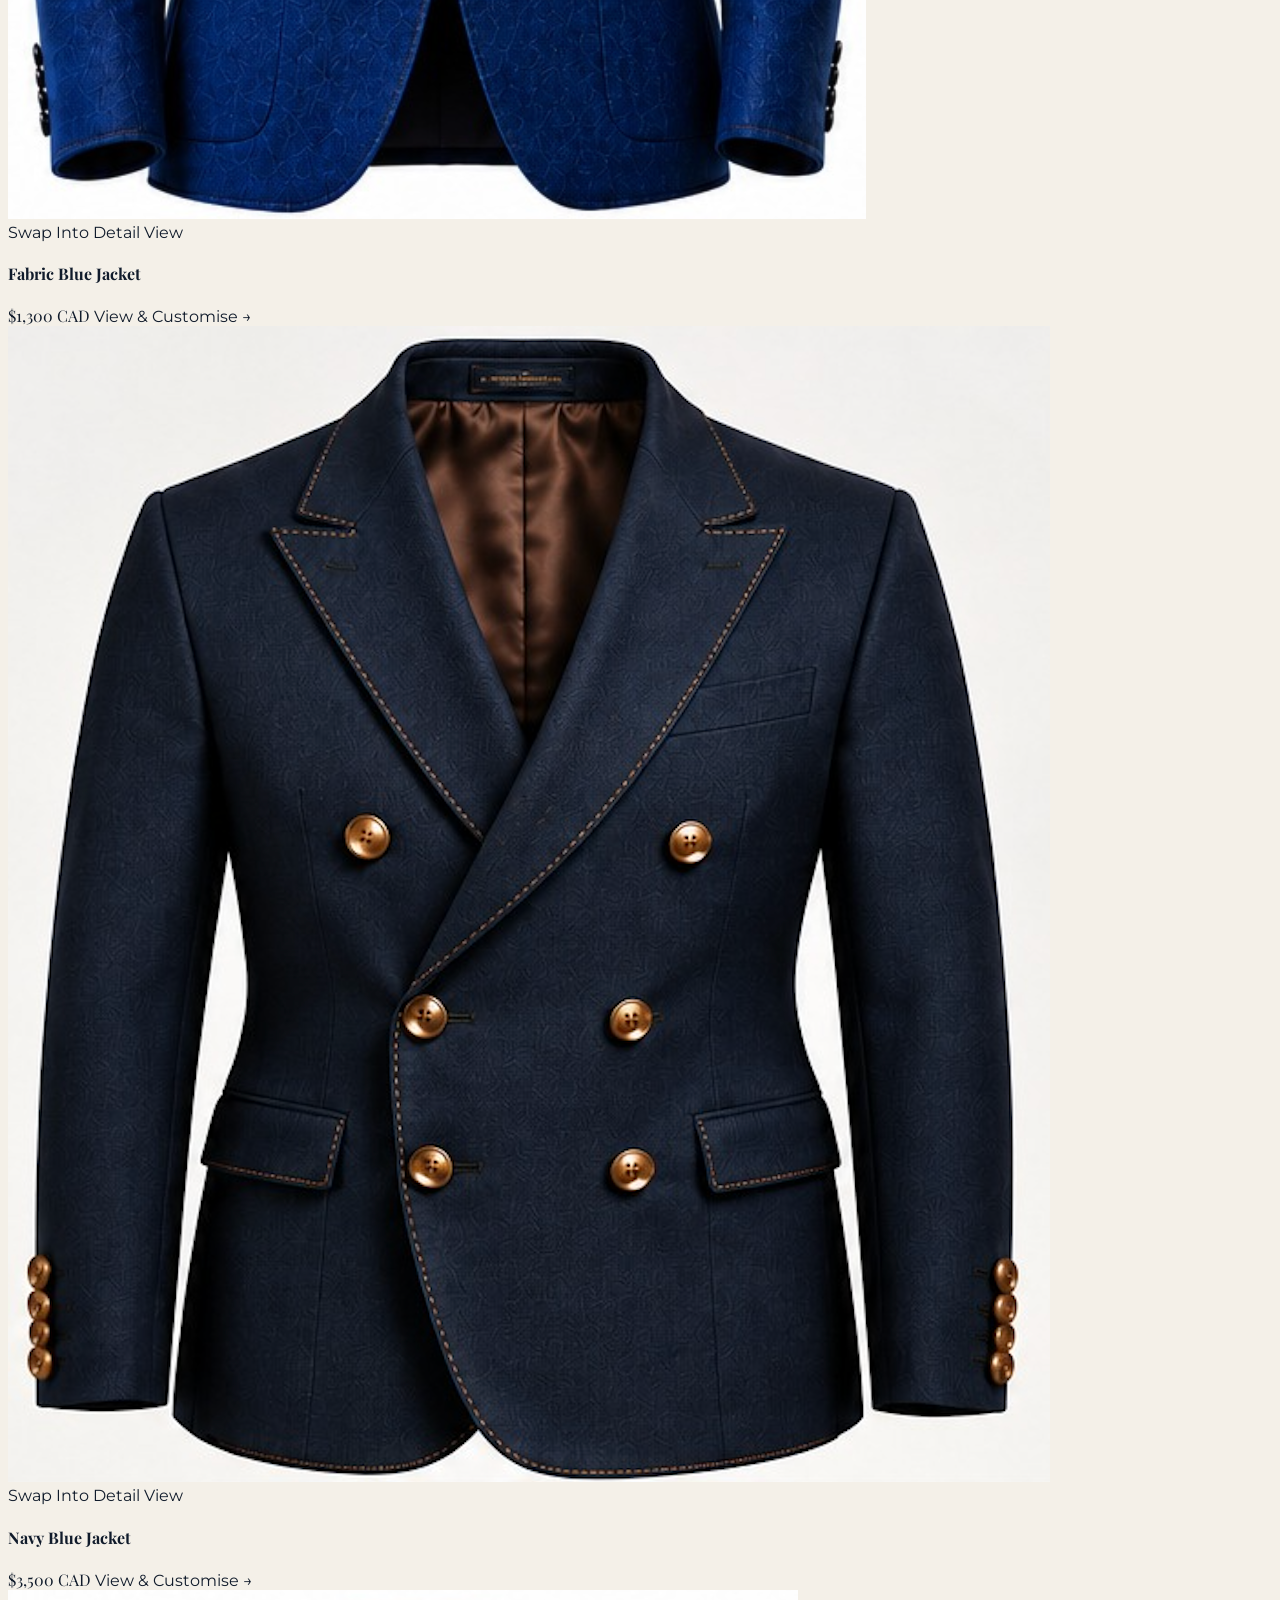
==== commit a3d5f855: "jackets changes" ====
--- a/alternative3.html
+++ b/alternative3.html
@@ -92,8 +92,9 @@
 
             <!-- Brand Logo (Intertwined MC Monogram) -->
             <a href="#" class="flex items-center space-x-3 group">
-                <div class="w-10 h-10 border border-champagne/60 flex items-center justify-center rounded-sm transition-colors duration-300 group-hover:border-champagne">
-                    <span class="font-serif font-bold text-champagne text-lg tracking-tighter transition-colors">MC</span>
+                <div class="w-14 h-14 flex items-center justify-center rounded-sm transition-colors duration-300 group-hover:border-champagne">
+                    <!-- <span class="font-serif font-bold text-champagne text-lg tracking-tighter transition-colors">MC</span> -->
+                     <img src="./logo.png" alt="Maison Christenzen">
                 </div>
                 <div class="hidden sm:block">
                     <span class="font-serif tracking-[0.25em] text-sm uppercase block text-ivory font-medium">Maison</span>
@@ -307,8 +308,12 @@
     </section> -->
 
     <!-- temporal -->
-    <!-- <section id="pdp-section234" class="py-24 border-t border-platinum/30 bg-alabaster">
-        <img src="./new/blue-jacket.png" class="w-full h-auto rounded-sm">
+    <!-- <section id="pdp-section234" class="py-24 border-t border-platinum/30 bg-alabaster bg-white">
+
+        <ul class="flex" style="gap: 0.3rem; max-width: 70%;">
+            <li><img src="./jackets/navy-blue-jacket/123.png" class="w-full h-auto rounded-sm"></li>
+        </ul>
+        
     </section> -->
     <!-- 2. Interactive PDP Section (Product Detail Page Showcase) -->
     <section id="pdp-section" class="py-24 border-t border-platinum/30 bg-alabaster">
@@ -346,14 +351,10 @@
                 <!-- Right: PDP Details & Configuration Panel -->
                 <div class="lg:col-span-5 bg-white p-8 md:p-10 border border-platinum/30 shadow-sm rounded-sm flex flex-col justify-between">
                     <div>
-                        <!-- Header & Pricing -->
+                        <!-- Header -->
                         <div class="border-b border-platinum/20 pb-6 mb-6">
-                            <span id="pdp-subtitle" class="text-xs uppercase tracking-[0.25em] text-champagne font-semibold block mb-1">Haute Couture • Autumn/Winter</span>
+                            <span id="pdp-subtitle" class="text-xs uppercase tracking-[0.25em] text-champagne font-semibold block mb-1"></span>
                             <h3 id="pdp-title" class="font-serif text-3xl text-midnight font-normal mb-3">The Grand Monarch Silk Tuxedo</h3>
-                            <div class="flex items-baseline space-x-4">
-                                <span id="pdp-price" class="font-serif text-2xl text-midnight font-medium">€4,850</span>
-                                <span class="text-xs text-platinum/80 uppercase tracking-widest">In Stock • Salon Exclusive</span>
-                            </div>
                         </div>
 
                         <!-- Product Summary -->
@@ -362,15 +363,14 @@
                         </p>
 
                         <!-- Color Swatches Selector -->
-                        <!-- <div class="mb-8">
+                        <div id="pdp-color-selector" class="mb-8">
                             <div class="flex justify-between items-center mb-3">
                                 <span class="text-xs uppercase tracking-[0.2em] font-semibold text-midnight">Color: <span id="selected-color-label" class="text-champagne font-normal">Midnight Obsidian</span></span>
                             </div>
                             <div id="pdp-color-swatches" class="flex space-x-3">
-                                !-- Populated dynamically --
+                                <!-- Populated dynamically -->
                             </div>
-                        </div> -->
-
+                        </div>
                         <!-- Size Selector -->
                         <!-- <div class="mb-8">
                             <div class="flex justify-between items-center mb-3">
@@ -397,8 +397,8 @@
                         </div> -->
 
                         <!-- Collapsible Information Accordion -->
-                        <div class="border-t border-platinum/30 pt-6 space-y-4">
-                            <details class="group" open>
+                        <div>
+                            <details id="pdp-details-jacket-title" class="border-t border-platinum/30 pt-6 space-y-4 group" open>
                                 <summary class="flex justify-between items-center font-serif text-sm text-midnight cursor-pointer list-none py-1">
                                     <span class="uppercase tracking-widest text-xs font-semibold">Craftsmanship & Details</span>
                                     <span class="transition group-open:rotate-180 text-champagne"><i class="fa-solid fa-chevron-down text-xs"></i></span>
@@ -408,13 +408,13 @@
                                 </ul>
                             </details>
 
-                            <details class="group border-t border-platinum/20 pt-4 hidden">
+                            <details id="pdp-fabric-details" class="group border-t border-platinum/20 pt-4 hidden">
                                 <summary class="flex justify-between items-center font-serif text-sm text-midnight cursor-pointer list-none py-1">
                                     <span class="uppercase tracking-widest text-xs font-semibold">Fabric & Care</span>
                                     <span class="transition group-open:rotate-180 text-champagne"><i class="fa-solid fa-chevron-down text-xs"></i></span>
                                 </summary>
                                 <p id="pdp-fabric-text" class="text-xs text-midnight/70 font-light leading-relaxed mt-3">
-                                    70% Mulberry Silk, 30% Virgin Merino Wool. Specialised dry clean only. Store on supplied cedar wood coat hanger.
+
                                 </p>
                             </details>
 
@@ -427,6 +427,10 @@
                                     Delivered in a handcrafted garment box with signature suit cover. Express white-glove worldwide shipping within 2-4 business days.
                                 </p>
                             </details>
+                        </div>
+                        <div  class="border-t border-platinum/30 pt-6 flex items-baseline space-x-4">
+                            <span id="pdp-price" class="font-serif text-2xl text-midnight font-medium">€4,850</span>
+                            <!-- <span class="text-xs text-platinum/80 uppercase tracking-widest">In Stock • Salon Exclusive</span> -->
                         </div>
 
                     </div>
@@ -752,38 +756,40 @@
         const catalogProducts = [
             {
                 id: 'pdp-1',
-                title: 'Black Jacket',
-                subtitle: 'Haute Couture • Autumn/Winter',
-                price: '€4,850',
-                description: 'Engineered from Mulberry silk and virgin merino wool. Features hand-padded peak lapels, sculpted chest canvassing, and signature laser-engraved buffalo horn hardware.',
+                title: 'Black Signature Jacket',
+                subtitle: '',
+                price: '$4,000 CAD',
+                description: `
+                <strong class="font-black">The Art of Presence</strong>
+<p>A statement of timeless elegance and masculine sophistication.</p>
+<p>Crafted from a luxurious blend of Peruvian baby alpaca and fine wool, this jacket offers exceptional softness, comfort, and a refined silhouette.</p>
+<p>Its distinctive design features carefully executed artisanal stitching along the lapels, pockets, and seams, reflecting the precision of fine tailoring.</p>
+<p>Natural mother-of-pearl buttons and elegant leather cuff details complete the design, adding a subtle touch of luxury.</p>
+<p>Every detail has been thoughtfully considered to create a jacket that combines confidence, craftsmanship, and timeless style.</p>
+                <br>
+                <p>Luxury is not announced. It is recognized.</p>
+                `,
                 fabric: '70% Mulberry Silk, 30% Virgin Merino Wool. Specialised dry clean only.',
                 details: [
-                    'Fully canvassed chest construction',
-                    'Hand-stitched silk cupro inner lining',
-                    'Real horn buttons with subtle laser crest engraving',
-                    'Double welt pockets with silk piping'
                 ],
                 colors: [
-                    { name: 'Midnight Obsidian', hex: '#101B2B' },
-                    { name: 'Champagne Velvet', hex: '#C4AA83' },
-                    { name: 'Royal Charcoal', hex: '#2A2E35' }
                 ],
                 images: [
-                    './jackets/luxury-black-jacket/1.png',
-                    './jackets/luxury-black-jacket/2.png',
-                    './jackets/luxury-black-jacket/3.png',
-                    './jackets/luxury-black-jacket/4.png',
-                    './jackets/luxury-black-jacket/5.png',
-                    './jackets/luxury-black-jacket/6.png',
-                    './jackets/luxury-black-jacket/7.png',
-                    './jackets/luxury-black-jacket/8.png',
-                    './jackets/luxury-black-jacket/9.png',
+                    './jackets/black-signature-jacket/1.png',
+                    './jackets/black-signature-jacket/2.png',
+                    './jackets/black-signature-jacket/3.png',
+                    './jackets/black-signature-jacket/4.png',
+                    './jackets/black-signature-jacket/5.png',
+                    './jackets/black-signature-jacket/6.png',
+                    './jackets/black-signature-jacket/7.png',
+                    './jackets/black-signature-jacket/8.png',
+                    './jackets/black-signature-jacket/9.png',
                 ]
             },
             {
                 id: 'pdp-2',
                 title: 'Red Jacket',
-                subtitle: 'Haute Couture • Autumn/Winter',
+                subtitle: '',
                 price: '€4,850',
                 description: 'Engineered from Mulberry silk and virgin merino wool. Features hand-padded peak lapels, sculpted chest canvassing, and signature laser-engraved buffalo horn hardware.',
                 fabric: '70% Mulberry Silk, 30% Virgin Merino Wool. Specialised dry clean only.',
@@ -820,7 +826,7 @@
             {
                 id: 'pdp-3',
                 title: 'Fabric Black Jacket',
-                subtitle: 'Haute Couture • Autumn/Winter',
+                subtitle: '',
                 price: '€4,850',
                 description: 'Engineered from Mulberry silk and virgin merino wool. Features hand-padded peak lapels, sculpted chest canvassing, and signature laser-engraved buffalo horn hardware.',
                 fabric: '70% Mulberry Silk, 30% Virgin Merino Wool. Specialised dry clean only.',
@@ -849,20 +855,19 @@
             {
                 id: 'pdp-4',
                 title: 'Fabric Blue Jacket',
-                subtitle: 'Haute Couture • Autumn/Winter',
-                price: '€2,130',
-                description: 'Engineered from Mulberry silk and virgin merino wool. Features hand-padded peak lapels, sculpted chest canvassing, and signature laser-engraved buffalo horn hardware.',
-                fabric: '70% Mulberry Silk, 30% Virgin Merino Wool. Specialised dry clean only.',
+                subtitle: '',
+                price: '$1,300 CAD',
+                description: `
+                <strong class="font-black">The Art of Presence</strong>
+                <p>Crafted from premium 100% cotton denim, this jacket combines classic tailoring with modern sophistication.</p>
+                <p>Its refined design features structured shoulders, elegant lapels, carefully finished stitching, and distinctive metallic buttons. The two-button front, four-button cuffs, and tailored pockets complete its masculine silhouette.</p>
+                <p>A versatile piece created with attention to detail, comfort, and timeless elegance.</p>
+
+                `,
+                fabric: '',
                 details: [
-                    'Fully canvassed chest construction',
-                    'Hand-stitched silk cupro inner lining',
-                    'Real horn buttons with subtle laser crest engraving',
-                    'Double welt pockets with silk piping'
                 ],
                 colors: [
-                    { name: 'Midnight Obsidian', hex: '#101B2B' },
-                    { name: 'Champagne Velvet', hex: '#C4AA83' },
-                    { name: 'Royal Charcoal', hex: '#2A2E35' }
                 ],
                 images: [
                     './jackets/blue-jacket/1.png',
@@ -878,20 +883,31 @@
             {
                 id: 'pdp-5',
                 title: 'Navy Blue Jacket',
-                subtitle: 'Haute Couture • Autumn/Winter',
-                price: '€1,130',
-                description: 'Engineered from Mulberry silk and virgin merino wool. Features hand-padded peak lapels, sculpted chest canvassing, and signature laser-engraved buffalo horn hardware.',
-                fabric: '70% Mulberry Silk, 30% Virgin Merino Wool. Specialised dry clean only.',
+                subtitle: '',
+                price: '$3,500 CAD',
+                description: `
+                <p>A refined expression of masculine elegance, exceptional materials, and timeless sophistication.</p>
+                <p>Crafted from an exclusive blend of *75% fine wool, 20% Royal Alpaca, and 5% nylon*, this double-breasted blazer offers remarkable softness, comfort, and a beautifully structured silhouette.</p>
+                <p>Its deep navy fabric, elegant peak lapels, sculpted shoulders, and tailored fit create a distinguished appearance. Natural mother-of-pearl buttons and subtle contrast stitching highlight the precision and craftsmanship of Maison Christenzen.</p>
+                `,
+                fabric: `
+                <p>*75% Fine Wool | 20% Royal Alpaca | 5% Nylon*</p>
+                <p><em>Made in Peru</em> — Artisanal craftsmanship and contemporary luxury tailoring.</p>
+
+                `,
                 details: [
-                    'Fully canvassed chest construction',
-                    'Hand-stitched silk cupro inner lining',
-                    'Real horn buttons with subtle laser crest engraving',
-                    'Double welt pockets with silk piping'
+                    '<strong class="font-black">Design:</strong> Double-breasted construction with six front buttons.',
+                    '<strong class="font-black">Silhouette:</strong> Structured shoulders and refined masculine tailoring.',
+                    '<strong class="font-black">Lapels:</strong> Wide peak lapels with contrast stitching.',
+                    '<strong class="font-black">Buttons:</strong> Natural brown mother-of-pearl.',
+                    '<strong class="font-black">Sleeves:</strong> Four buttons on each cuff.',
+                    '<strong class="font-black">Pockets:</strong> Chest welt pocket and two lower flap pockets.',
+                    '<strong class="font-black">Stitching:</strong> Precision topstitching with hand-finished details.',
+                    '<strong class="font-black">Back:</strong> Clean center seam with refined finishing.',
+                    '<strong class="font-black">Lining:</strong> Smooth brown interior lining with Maison Christenzen branding.',
+
                 ],
                 colors: [
-                    { name: 'Midnight Obsidian', hex: '#101B2B' },
-                    { name: 'Champagne Velvet', hex: '#C4AA83' },
-                    { name: 'Royal Charcoal', hex: '#2A2E35' }
                 ],
                 images: [
                     './jackets/navy-blue-jacket/1.png',
@@ -899,8 +915,6 @@
                     './jackets/navy-blue-jacket/3.png',
                     './jackets/navy-blue-jacket/4.png',
                     './jackets/navy-blue-jacket/5.png',
-                    './jackets/navy-blue-jacket/6.png',
-                    './jackets/navy-blue-jacket/7.png',
                 ]
             },
             {
@@ -908,30 +922,30 @@
                 title: 'Orange Jacket',
                 subtitle: '',
                 price: '$3,5000 CAD',
-                description: `<strong>The Art of Presence</strong>
+                description: `<strong class="font-black">The Art of Presence</strong>
 <p>A distinctive expression of modern elegance, the Orange Jacket combines refined tailoring with exceptional comfort.</p>
 <p>Crafted from a luxurious blend of baby alpaca and fine wool, the fabric offers remarkable softness, natural warmth, and a beautiful drape. Its rich orange tone brings character and sophistication to a timeless design.</p>
 <p>The jacket features structured shoulders, classic notch lapels, a refined masculine silhouette, and carefully finished stitching. Dark mother-of-pearl buttons, four-button cuffs, and precisely tailored flap pockets complete its distinctive look.</p>
 <p>Every detail is thoughtfully considered to achieve a balance of elegance, comfort, and craftsmanship.</p>
 `,
-                fabric: '70% Mulberry Silk, 30% Virgin Merino Wool. Specialised dry clean only.',
+                fabric: '',
                 details: [
-                    `<strong>Fabric:</strong> Premium baby alpaca and fine wool blend`,
-                    `<strong>Color:</strong> Rich orange`,
-                    `<strong>Fit:</strong> Refined masculine silhouette with subtle waist shaping`,
-                    `<strong>Lapels:</strong> Classic notch lapels`,
-                    `<strong>Buttons:</strong> Dark mother-of-pearl, two front buttons and four on each cuff`,
-                    `<strong>Pockets:</strong> Chest welt pocket and two lower flap pockets`,
-                    `<strong>Finishing:</strong> Refined stitching and carefully tailored details`,
-                    `<strong>Craftsmanship:</strong> Artisanal tailoring with hand-finished details`,
+                    `<strong class="font-black">Fabric:</strong> Premium baby alpaca and fine wool blend`,
+                    `<strong class="font-black">Color:</strong> Rich orange`,
+                    `<strong class="font-black">Fit:</strong> Refined masculine silhouette with subtle waist shaping`,
+                    `<strong class="font-black">Lapels:</strong> Classic notch lapels`,
+                    `<strong class="font-black">Buttons:</strong> Dark mother-of-pearl, two front buttons and four on each cuff`,
+                    `<strong class="font-black">Pockets:</strong> Chest welt pocket and two lower flap pockets`,
+                    `<strong class="font-black">Finishing:</strong> Refined stitching and carefully tailored details`,
+                    `<strong class="font-black">Craftsmanship:</strong> Artisanal tailoring with hand-finished details`,
 
                 ],
                 colors: [],
                 images: [
                     './jackets/orange-jacket/1.png',
-                    './jackets/orange-jacket/2.png',
+                    './jackets/orange-jacket/2.jpeg',
                     './jackets/orange-jacket/3.png',
-                    './jackets/orange-jacket/4.png',
+                    './jackets/orange-jacket/4.jpeg',
                     './jackets/orange-jacket/5.png',
                     './jackets/orange-jacket/6.png',
                     './jackets/orange-jacket/7.png',
@@ -939,32 +953,43 @@
             },
             {
                 id: 'pdp-7',
-                title: 'Safari Jacket',
-                subtitle: 'Haute Couture • Autumn/Winter',
-                price: '€1,130',
-                description: 'Engineered from Mulberry silk and virgin merino wool. Features hand-padded peak lapels, sculpted chest canvassing, and signature laser-engraved buffalo horn hardware.',
-                fabric: '70% Mulberry Silk, 30% Virgin Merino Wool. Specialised dry clean only.',
+                title: 'The Beige Safari Jacket',
+                subtitle: '',
+                price: '$1,300 CAD',
+                description: `<strong class="font-black">The Art of Presence</strong>
+                        <p>Crafted from a luxurious blend of Peruvian baby alpaca and fine wool, this safari jacket combines softness, comfort, and timeless elegance.</p>
+                        <p>Its refined design features a structured stand collar, four front pockets, natural mother-of-pearl buttons, and carefully finished stitching.</p>
+                        <p>An adjustable back waist tab adds a distinctive touch while maintaining a clean, masculine silhouette.</p>
+                        <p>A perfect balance of traditional craftsmanship and modern sophistication.</p>
+                        <br>
+                        <p>Luxury is not announced. It is recognized.</p>
+
+`,
+                fabric: '',
                 details: [
-                    'Fully canvassed chest construction',
-                    'Hand-stitched silk cupro inner lining',
-                    'Real horn buttons with subtle laser crest engraving',
-                    'Double welt pockets with silk piping'
                 ],
                 colors: [
-                    { name: 'Midnight Obsidian', hex: '#101B2B' },
-                    { name: 'Champagne Velvet', hex: '#C4AA83' },
-                    { name: 'Royal Charcoal', hex: '#2A2E35' }
+                    { name: 'Beige', hex: '#F5F5DC' },
+                    { name: 'Dark Beige', hex: '#75756C' },
                 ],
                 images: [
-                    './jackets/safari-jacket/1.png',
-                    './jackets/safari-jacket/2.png',
-                    './jackets/safari-jacket/3.png',
+                    './jackets/beige-safari-jacket/1.png',
+                    './jackets/beige-safari-jacket/2.png',
+                    './jackets/beige-safari-jacket/3.png',
+                    './jackets/beige-safari-jacket/4.png',
+                    './jackets/beige-safari-jacket/5.png',
+                    './jackets/beige-safari-jacket/6.png',
+                    './jackets/beige-safari-jacket/7.png',
+                    './jackets/beige-safari-jacket/8.png',
+                    './jackets/beige-safari-jacket/9.png',
+                    './jackets/beige-safari-jacket/10.png'
+                    
                 ]
             },
             {
                 id: 'pdp-8',
                 title: 'Chocolate Jacket',
-                subtitle: 'Haute Couture • Autumn/Winter',
+                subtitle: '',
                 price: '€1,130',
                 description: 'Engineered from Mulberry silk and virgin merino wool. Features hand-padded peak lapels, sculpted chest canvassing, and signature laser-engraved buffalo horn hardware.',
                 fabric: '70% Mulberry Silk, 30% Virgin Merino Wool. Specialised dry clean only.',
@@ -992,7 +1017,7 @@
             {
                 id: 'pdp-9',
                 title: 'Black Jacket',
-                subtitle: 'Haute Couture • Autumn/Winter',
+                subtitle: '',
                 price: '€1,130',
                 description: 'Engineered from Mulberry silk and virgin merino wool. Features hand-padded peak lapels, sculpted chest canvassing, and signature laser-engraved buffalo horn hardware.',
                 fabric: '70% Mulberry Silk, 30% Virgin Merino Wool. Specialised dry clean only.',
@@ -1017,7 +1042,7 @@
             {
                 id: 'pdp-10',
                 title: 'Baby Alpaca Heritage Beige Jacket',
-                subtitle: 'Haute Couture • Autumn/Winter',
+                subtitle: '',
                 price: '€1,130',
                 description: 'Engineered from Mulberry silk and virgin merino wool. Features hand-padded peak lapels, sculpted chest canvassing, and signature laser-engraved buffalo horn hardware.',
                 fabric: '70% Mulberry Silk, 30% Virgin Merino Wool. Specialised dry clean only.',
@@ -1047,21 +1072,31 @@
             },
             {
                 id: 'pdp-11',
-                title: 'Alpaca Light Brown Jacket',
-                subtitle: 'Haute Couture • Autumn/Winter',
-                price: '€1,130',
-                description: 'Engineered from Mulberry silk and virgin merino wool. Features hand-padded peak lapels, sculpted chest canvassing, and signature laser-engraved buffalo horn hardware.',
-                fabric: '70% Mulberry Silk, 30% Virgin Merino Wool. Specialised dry clean only.',
+                title: 'The Alpaca Blazer',
+                subtitle: '',
+                price: '$4,000 CAD',
+                description: `
+                <p>A refined expression of timeless elegance and contemporary sophistication.</p>
+                <p>Crafted from an exclusive blend of premium baby alpaca and fine wool, this blazer combines exceptional softness, natural warmth, and a beautifully structured drape.</p>
+                <p>Its distinguished silhouette features carefully shaped shoulders, refined lapels, and a tailored waist that enhances the masculine form while maintaining comfort and freedom of movement.</p>
+                <p>Subtle leather accents, natural mother-of-pearl buttons, and meticulously executed hand-finished details reflect Maison Christenzen's commitment to exceptional craftsmanship.</p>
+                `,
+                fabric: `
+                <p>Fabric: Premium blend of baby alpaca and fine wool.</p>
+                <p>Origin: Made in Peru, combining traditional artisanal expertise with contemporary luxury tailoring.</p>
+                `,
                 details: [
-                    'Fully canvassed chest construction',
-                    'Hand-stitched silk cupro inner lining',
-                    'Real horn buttons with subtle laser crest engraving',
-                    'Double welt pockets with silk piping'
+                    'Design: Refined tailored silhouette with structured shoulders and elegant lapels.',
+                    'Chest Pocket: Angled pocket with genuine leather trim.',
+                    'Side Pockets: Angled pockets with leather accents, designed to complement the jacket\'s clean lines.',
+                    'Buttons: Natural dark brown mother-of-pearl.',
+                    'Sleeves: Four mother-of-pearl buttons on each cuff.',
+                    'Stitching: Precision topstitching with subtle hand-finished detailing along the lapels and seams.',
+                    'Back: Single center vent with a clean, carefully finished construction.',
+                    'Lining: Soft, breathable interior lining for lasting comfort.'
+
                 ],
                 colors: [
-                    { name: 'Midnight Obsidian', hex: '#101B2B' },
-                    { name: 'Champagne Velvet', hex: '#C4AA83' },
-                    { name: 'Royal Charcoal', hex: '#2A2E35' }
                 ],
                 images: [
                     './jackets/alpaca-light-brown-jacket/1.png',
@@ -1072,14 +1107,12 @@
                     './jackets/alpaca-light-brown-jacket/6.png',
                     './jackets/alpaca-light-brown-jacket/7.png',
                     './jackets/alpaca-light-brown-jacket/8.png',
-                    './jackets/alpaca-light-brown-jacket/9.png',
-                    './jackets/alpaca-light-brown-jacket/10.png',
                 ]
             },
             {
                 id: 'pdp-12',
                 title: 'Brown Jacket Cuero Tela',
-                subtitle: 'Haute Couture • Autumn/Winter',
+                subtitle: '',
                 price: '€1,130',
                 description: 'Engineered from Mulberry silk and virgin merino wool. Features hand-padded peak lapels, sculpted chest canvassing, and signature laser-engraved buffalo horn hardware.',
                 fabric: '70% Mulberry Silk, 30% Virgin Merino Wool. Specialised dry clean only.',
@@ -1100,6 +1133,35 @@
                     './jackets/brown-jacket-cuero-tela/3.png',
                 ]
             },
+            {
+                id: 'pdp-13',
+                title: 'Baby Alpaca Black Jacket',
+                subtitle: '',
+                price: '$1,300 CAD',
+                description: `
+                <strong class="font-black">The Art of Presence</strong>
+                <p>Crafted from a luxurious blend of Peruvian baby alpaca and fine wool, this jacket offers exceptional softness, a refined texture, and an elegant, structured silhouette.
+                <p>Featuring natural mother-of-pearl buttons, four distinctive flap pockets, and precise stitching, every detail reflects thoughtful craftsmanship.</p>
+                <p>Expertly tailored in Peru by skilled artisans using traditional tailoring techniques, with carefully executed hand-finished details that enhance the quality and refinement of the garment.</p>
+                <p>A timeless piece combining exceptional materials, sophisticated design, and artisanal expertise.</p>
+                <br>
+                <p>Made in Peru</p>
+                <br>
+                <p>Luxury is not announced. It is recognized.</p>`,
+                details: [
+                ],
+                colors: [
+                ],
+                images: [
+                    './jackets/baby-alpaca-black-jacket/1.png',
+                    './jackets/baby-alpaca-black-jacket/2.png',
+                    './jackets/baby-alpaca-black-jacket/3.png',
+                    './jackets/baby-alpaca-black-jacket/4.png',
+                    './jackets/baby-alpaca-black-jacket/5.png',
+                    './jackets/baby-alpaca-black-jacket/6.png',
+                    './jackets/baby-alpaca-black-jacket/7.png',
+                ]
+            },
         ];
 
         // Currently Active PDP Item State (Default to item 0)
@@ -1116,16 +1178,27 @@
             document.getElementById('pdp-subtitle').textContent = product.subtitle;
             document.getElementById('pdp-price').textContent = product.price;
             document.getElementById('pdp-description').innerHTML = product.description;
-            document.getElementById('pdp-fabric-text').textContent = product.fabric;
+
+            if(product.fabric && product.fabric.length > 0) {
+                document.getElementById('pdp-fabric-text').innerHTML = product.fabric;
+                document.getElementById('pdp-fabric-details').classList.remove('hidden');
+            } else {
+                document.getElementById('pdp-fabric-details').classList.add('hidden');
+            }
 
             // Details List
             const detailsContainer = document.getElementById('pdp-details-list');
             detailsContainer.innerHTML = '';
+            if (product.details && product.details.length > 0) {
+                document.getElementById('pdp-details-jacket-title').classList.remove('hidden');
             product.details.forEach(item => {
                 const li = document.createElement('li');
                 li.innerHTML = item;
                 detailsContainer.appendChild(li);
             });
+            } else {
+                document.getElementById('pdp-details-jacket-title').classList.add('hidden');
+            }
 
             // Main Image
             const mainImg = document.getElementById('pdp-main-image');
@@ -1143,16 +1216,22 @@
             });
 
             // Render Color Swatches
-            // const colorContainer = document.getElementById('pdp-color-swatches');
-            // colorContainer.innerHTML = '';
-            // product.colors.forEach((col, idx) => {
-            //     const btn = document.createElement('button');
-            //     btn.className = `w-8 h-8 rounded-full ${idx === 0 ? 'border-2 border-champagne ring-2 ring-champagne/30' : 'border border-platinum/40'} focus:outline-none transition-all hover:scale-105`;
-            //     btn.style.backgroundColor = col.hex;
-            //     btn.onclick = () => selectColor(col.name, btn);
-            //     colorContainer.appendChild(btn);
-            // });
-            // document.getElementById('selected-color-label').textContent = product.colors[0].name;
+            const colorContainer = document.getElementById('pdp-color-swatches');
+            const colorSelector = document.getElementById('pdp-color-selector');
+            colorContainer.innerHTML = '';
+            if (product.colors && product.colors.length > 0) {
+                product.colors.forEach((col, idx) => {
+                    colorSelector.classList.remove('hidden');
+                    const btn = document.createElement('button');
+                    btn.className = `w-8 h-8 rounded-full ${idx === 0 ? 'border-2 border-champagne ring-2 ring-champagne/30' : 'border border-platinum/40'} focus:outline-none transition-all hover:scale-105`;
+                    btn.style.backgroundColor = col.hex;
+                    btn.onclick = () => selectColor(col.name, btn);
+                    colorContainer.appendChild(btn);
+                });
+                document.getElementById('selected-color-label').textContent = product.colors[0].name;
+            } else {
+                colorSelector.classList.add('hidden');
+            }
 
             // Re-bind zoom listener
             initPDPZoom();
